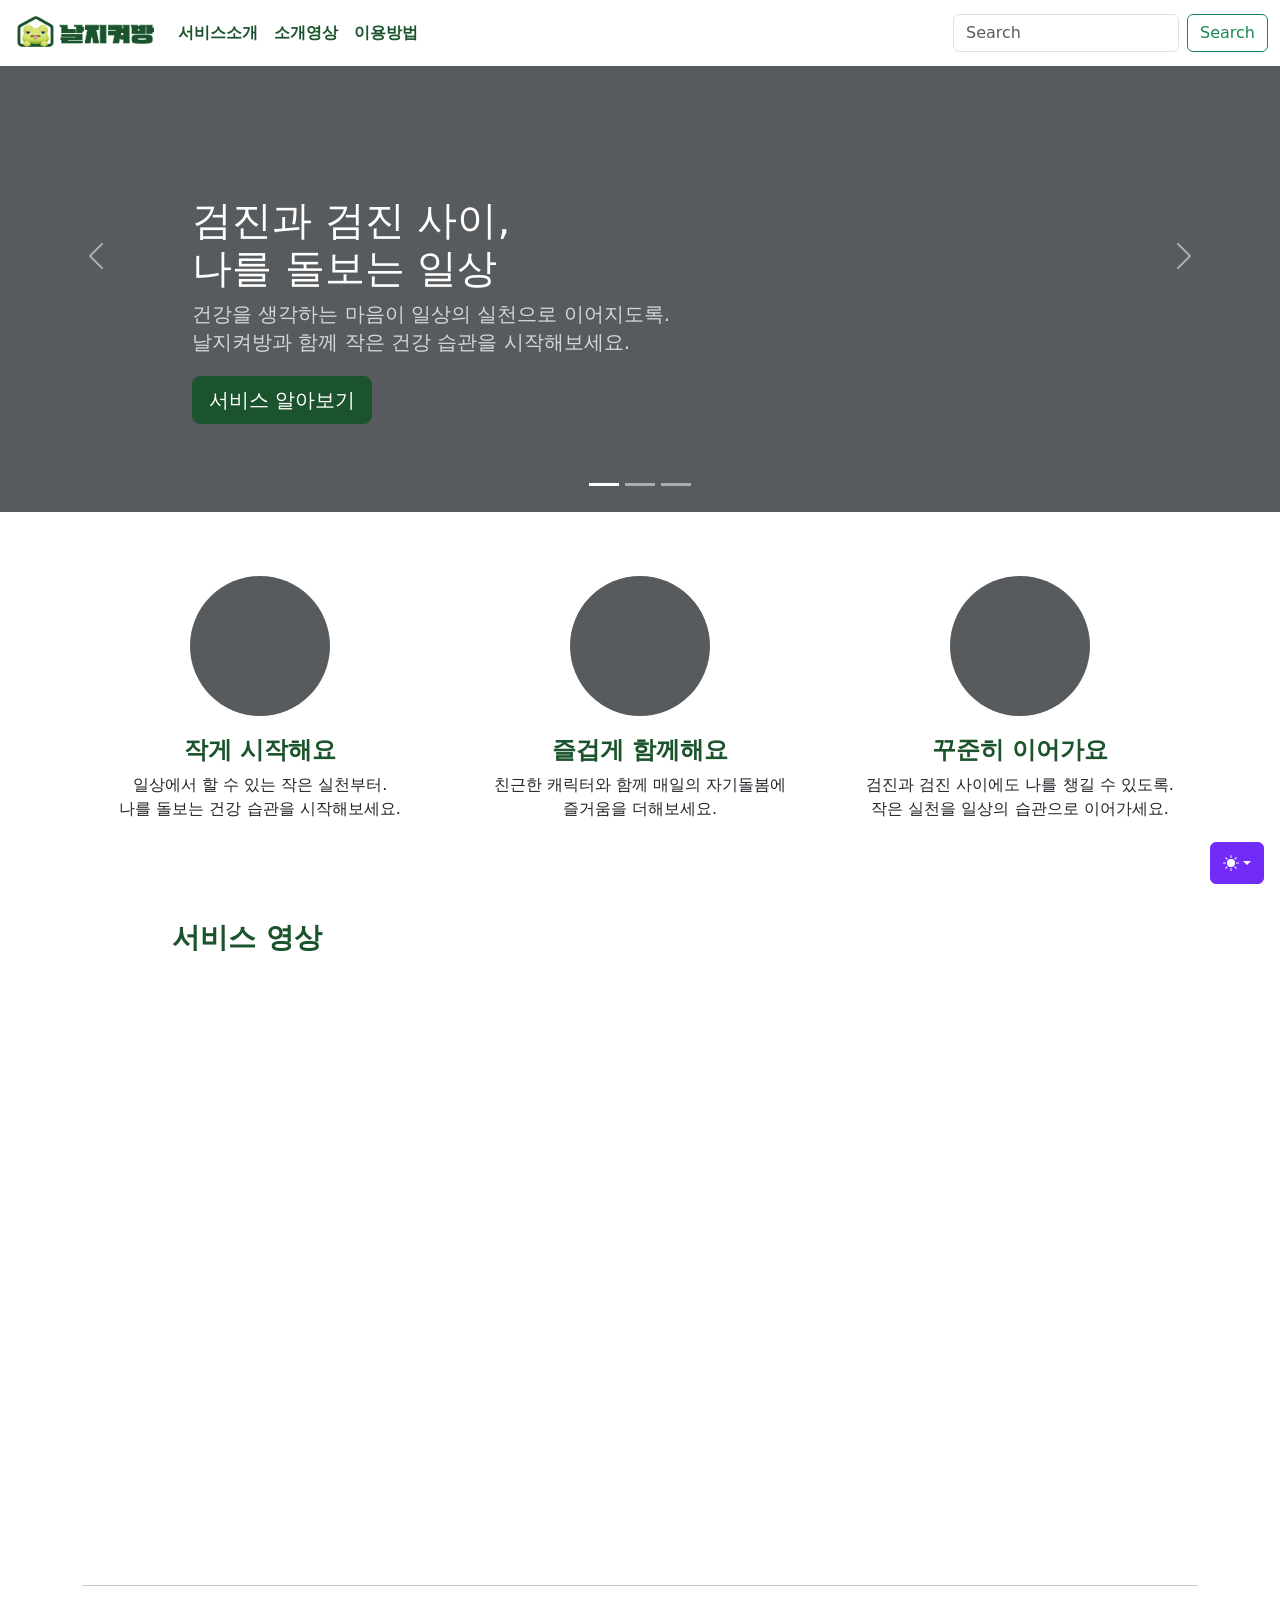
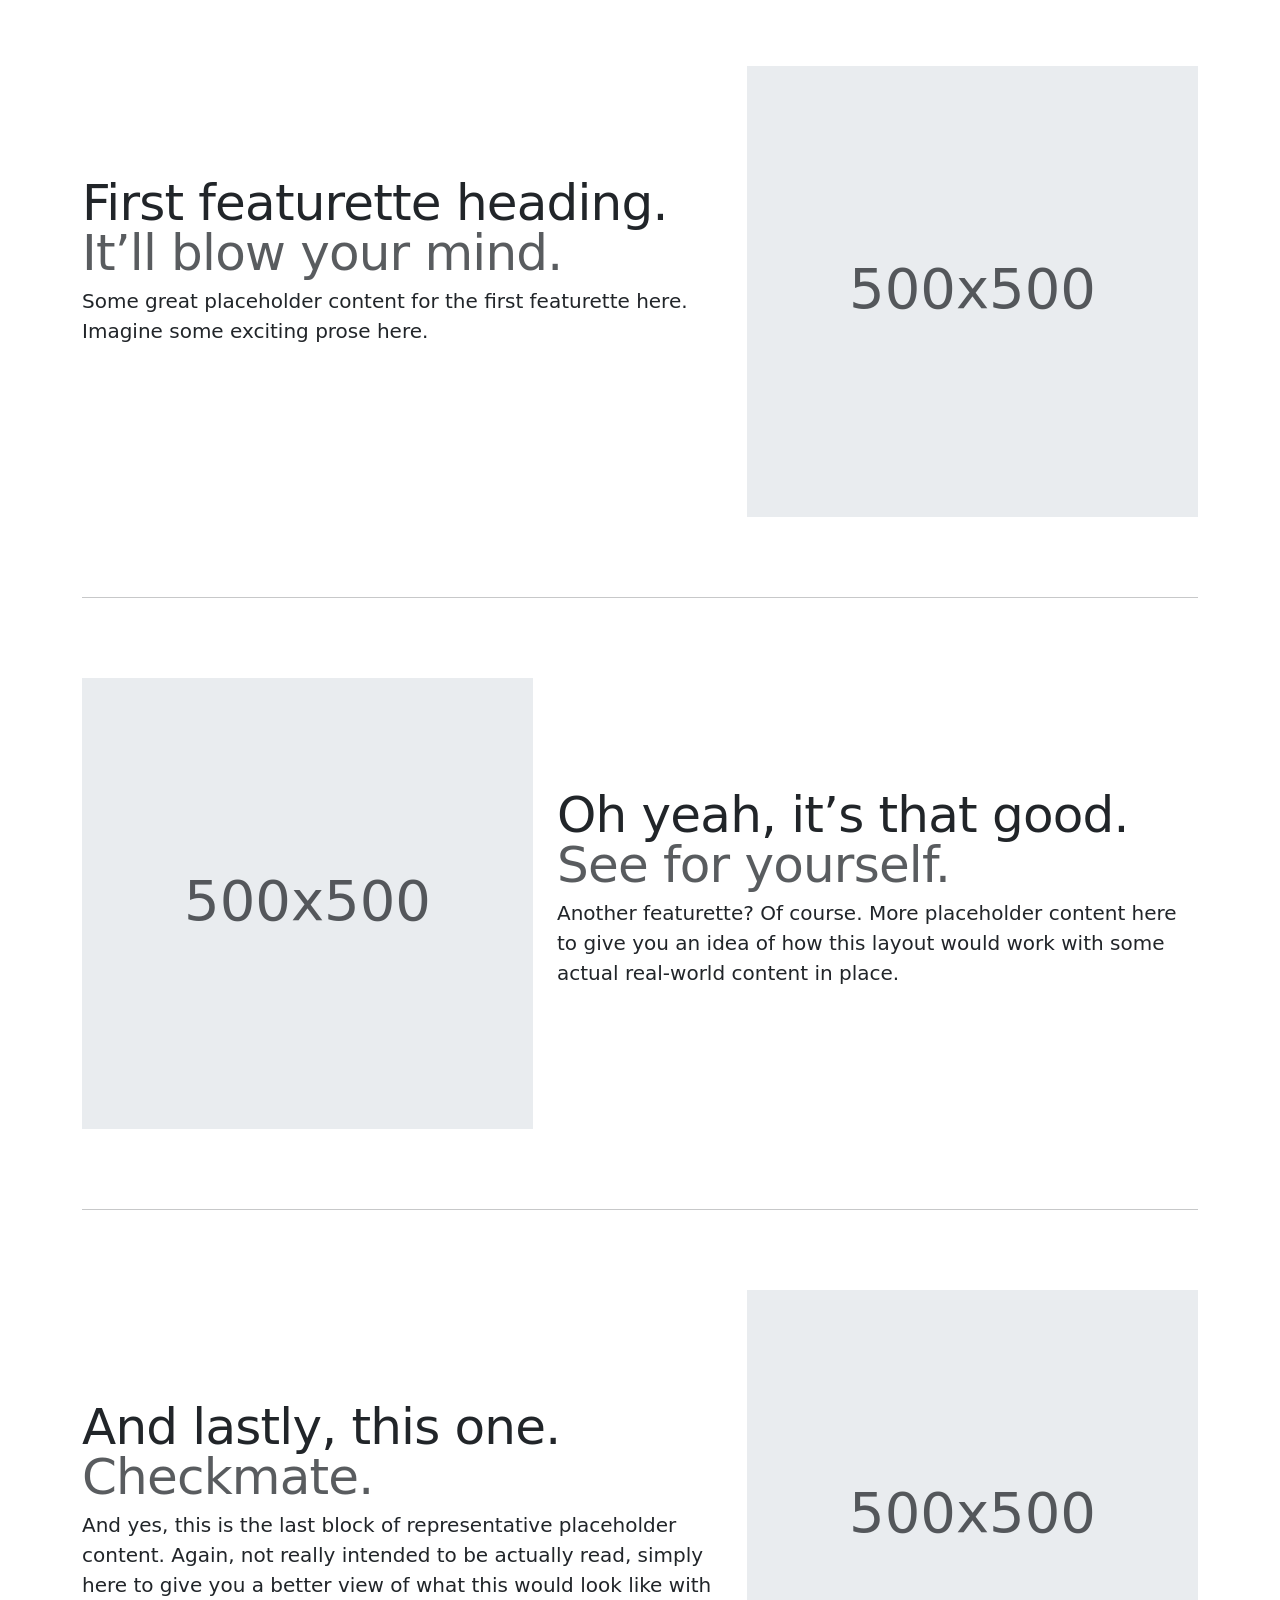
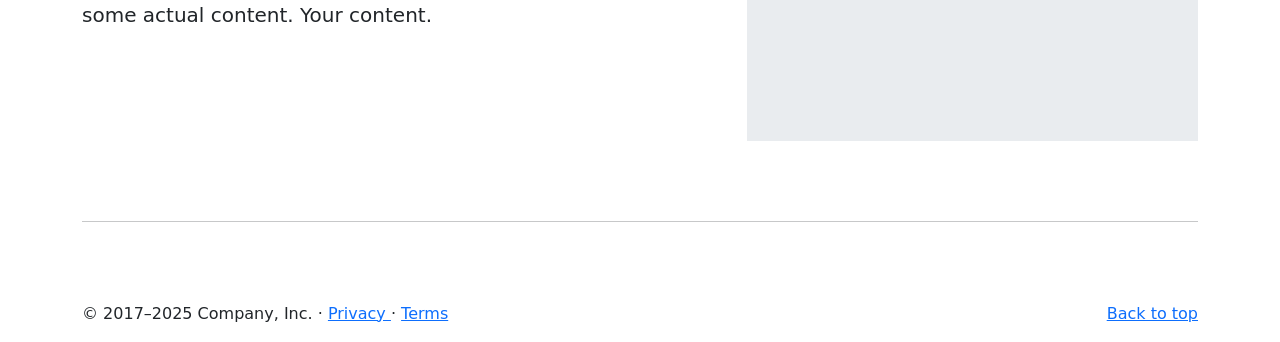
==== index.html @ e0d175b9 "landing page half design" ====
<!DOCTYPE html>
<html lang="en" data-bs-theme="auto">
  <head>
    <meta charset="utf-8">
    <meta name="viewport" content="width=device-width, initial-scale=1">
    <meta name="description" content="">
    <meta name="author" content="Mark Otto, Jacob Thornton, 그리고 Bootstrap 기여자들">
    <meta name="generator" content="Astro v5.13.2">
    <title>
      날지켜방
    </title>
    <link rel="canonical" href="https://getbootstrap.kr/docs/5.3/examples/carousel/">
    <script src="./script.js"></script>
    <link href="./style.css" rel="stylesheet">
    <link rel="stylesheet" href="https://fonts.googleapis.com/css2?family=Nanum+Gothic:wght@400;700;800&display=swap">
    <meta name="theme-color" content="#712cf9">
  </head>
  <body>
    <svg xmlns="http://www.w3.org/2000/svg" class="d-none">
      <symbol id="check2" viewBox="0 0 16 16">
        <path d="M13.854 3.646a.5.5 0 0 1 0 .708l-7 7a.5.5 0 0 1-.708 0l-3.5-3.5a.5.5 0 1 1 .708-.708L6.5 10.293l6.646-6.647a.5.5 0 0 1 .708 0z">
        </path>
      </symbol>
      <symbol id="circle-half" viewBox="0 0 16 16">
        <path d="M8 15A7 7 0 1 0 8 1v14zm0 1A8 8 0 1 1 8 0a8 8 0 0 1 0 16z">
        </path>
      </symbol>
      <symbol id="moon-stars-fill" viewBox="0 0 16 16">
        <path d="M6 .278a.768.768 0 0 1 .08.858 7.208 7.208 0 0 0-.878 3.46c0 4.021 3.278 7.277 7.318 7.277.527 0 1.04-.055 1.533-.16a.787.787 0 0 1 .81.316.733.733 0 0 1-.031.893A8.349 8.349 0 0 1 8.344 16C3.734 16 0 12.286 0 7.71 0 4.266 2.114 1.312 5.124.06A.752.752 0 0 1 6 .278z">
        </path>
        <path d="M10.794 3.148a.217.217 0 0 1 .412 0l.387 1.162c.173.518.579.924 1.097 1.097l1.162.387a.217.217 0 0 1 0 .412l-1.162.387a1.734 1.734 0 0 0-1.097 1.097l-.387 1.162a.217.217 0 0 1-.412 0l-.387-1.162A1.734 1.734 0 0 0 9.31 6.593l-1.162-.387a.217.217 0 0 1 0-.412l1.162-.387a1.734 1.734 0 0 0 1.097-1.097l.387-1.162zM13.863.099a.145.145 0 0 1 .274 0l.258.774c.115.346.386.617.732.732l.774.258a.145.145 0 0 1 0 .274l-.774.258a1.156 1.156 0 0 0-.732.732l-.258.774a.145.145 0 0 1-.274 0l-.258-.774a1.156 1.156 0 0 0-.732-.732l-.774-.258a.145.145 0 0 1 0-.274l.774-.258c.346-.115.617-.386.732-.732L13.863.1z">
        </path>
      </symbol>
      <symbol id="sun-fill" viewBox="0 0 16 16">
        <path d="M8 12a4 4 0 1 0 0-8 4 4 0 0 0 0 8zM8 0a.5.5 0 0 1 .5.5v2a.5.5 0 0 1-1 0v-2A.5.5 0 0 1 8 0zm0 13a.5.5 0 0 1 .5.5v2a.5.5 0 0 1-1 0v-2A.5.5 0 0 1 8 13zm8-5a.5.5 0 0 1-.5.5h-2a.5.5 0 0 1 0-1h2a.5.5 0 0 1 .5.5zM3 8a.5.5 0 0 1-.5.5h-2a.5.5 0 0 1 0-1h2A.5.5 0 0 1 3 8zm10.657-5.657a.5.5 0 0 1 0 .707l-1.414 1.415a.5.5 0 1 1-.707-.708l1.414-1.414a.5.5 0 0 1 .707 0zm-9.193 9.193a.5.5 0 0 1 0 .707L3.05 13.657a.5.5 0 0 1-.707-.707l1.414-1.414a.5.5 0 0 1 .707 0zm9.193 2.121a.5.5 0 0 1-.707 0l-1.414-1.414a.5.5 0 0 1 .707-.707l1.414 1.414a.5.5 0 0 1 0 .707zM4.464 4.465a.5.5 0 0 1-.707 0L2.343 3.05a.5.5 0 1 1 .707-.707l1.414 1.414a.5.5 0 0 1 0 .708z">
        </path>
      </symbol>
    </svg>
    <div class="dropdown position-fixed bottom-0 end-0 mb-3 me-3 bd-mode-toggle">
      <button class="btn btn-bd-primary py-2 dropdown-toggle d-flex align-items-center" id="bd-theme" type="button" aria-expanded="false" data-bs-toggle="dropdown" aria-label="Toggle theme (auto)">
        <svg class="bi my-1 theme-icon-active" aria-hidden="true">
          <use href="#circle-half">
          </use>
        </svg>
        <span class="visually-hidden" id="bd-theme-text">
          Toggle theme
        </span>
      </button>
      <ul class="dropdown-menu dropdown-menu-end shadow" aria-labelledby="bd-theme-text">
        <li>
          <button type="button" class="dropdown-item d-flex align-items-center" data-bs-theme-value="light" aria-pressed="false">
            <svg class="bi me-2 opacity-50" aria-hidden="true">
              <use href="#sun-fill">
              </use>
            </svg>
            라이트
            <svg class="bi ms-auto d-none" aria-hidden="true">
              <use href="#check2">
              </use>
            </svg>
          </button>
        </li>
        <li>
          <button type="button" class="dropdown-item d-flex align-items-center" data-bs-theme-value="dark" aria-pressed="false">
            <svg class="bi me-2 opacity-50" aria-hidden="true">
              <use href="#moon-stars-fill">
              </use>
            </svg>
            다크
            <svg class="bi ms-auto d-none" aria-hidden="true">
              <use href="#check2">
              </use>
            </svg>
          </button>
        </li>
        <li>
          <button type="button" class="dropdown-item d-flex align-items-center active" data-bs-theme-value="auto" aria-pressed="true">
            <svg class="bi me-2 opacity-50" aria-hidden="true">
              <use href="#circle-half">
              </use>
            </svg>
            시스템
            <svg class="bi ms-auto d-none" aria-hidden="true">
              <use href="#check2">
              </use>
            </svg>
          </button>
        </li>
      </ul>
    </div>
    <header data-bs-theme="light">
      <nav class="navbar navbar-expand-md fixed-top bg-white">
        <div class="container-fluid">
          <a class="navbar-brand" href="#">
             <img src="./images/logo.png" alt="날지켜방" height="40">
          </a>
          <button class="navbar-toggler" type="button" data-bs-toggle="collapse" data-bs-target="#navbarCollapse" aria-controls="navbarCollapse" aria-expanded="false" aria-label="Toggle navigation">
            <span class="navbar-toggler-icon">
            </span>
          </button>
          <div class="collapse navbar-collapse" id="navbarCollapse">
            <ul class="navbar-nav me-auto mb-2 mb-md-0">
              <li class="nav-item">
                <a class="nav-link" aria-current="page" href="#">
                  서비스소개
                </a>
              </li>
              <li class="nav-item">
                <a class="nav-link" href="#">
                  소개영상
                </a>
              </li>
              <li class="nav-item">
                <a class="nav-link" href="#how-to">
                  이용방법
                </a>
              </li>
            </ul>
            <form class="d-flex" role="search">
              <input class="form-control me-2" type="search" placeholder="Search" aria-label="Search">
              <button class="btn btn-outline-success" type="submit">
                Search
              </button>
            </form>
          </div>
        </div>
      </nav>
    </header>
    <main>
      <div id="myCarousel" class="carousel slide mb-6" data-bs-ride="carousel">
        <div class="carousel-indicators">
          <button type="button" data-bs-target="#myCarousel" data-bs-slide-to="0" class="active" aria-current="true" aria-label="Slide 1">
          </button>
          <button type="button" data-bs-target="#myCarousel" data-bs-slide-to="1" aria-label="Slide 2">
          </button>
          <button type="button" data-bs-target="#myCarousel" data-bs-slide-to="2" aria-label="Slide 3">
          </button>
        </div>
        <div class="carousel-inner">
          <div class="carousel-item active">
            <svg aria-hidden="true" class="bd-placeholder-img " height="100%" preserveAspectRatio="xMidYMid slice" width="100%" xmlns="http://www.w3.org/2000/svg">
              <rect width="100%" height="100%" fill="var(--bs-secondary-color)">
              </rect>
            </svg>
            <div class="container">
              <div class="carousel-caption text-start">
                <h1>
                 검진과 검진 사이,<br>나를 돌보는 일상
                </h1>
                <p class="opacity-75">
                  건강을 생각하는 마음이 일상의 실천으로 이어지도록.<br>날지켜방과 함께 작은 건강 습관을 시작해보세요.
                </p>
                <p>
                  <a class="btn btn-lg btn-primary" href="#">
                    서비스 알아보기
                  </a>
                </p>
              </div>
            </div>
          </div>
          <div class="carousel-item">
            <svg aria-hidden="true" class="bd-placeholder-img " height="100%" preserveAspectRatio="xMidYMid slice" width="100%" xmlns="http://www.w3.org/2000/svg">
              <rect width="100%" height="100%" fill="var(--bs-secondary-color)">
              </rect>
            </svg>
            <div class="container">
              <div class="carousel-caption text-start">
                <h1>
                 혼자서는 어려운 꾸준함,<br>구리와 함께해요
                </h1>
                <p>
                  매일의 작은 실천에 즐거움을 더해보세요.<br>캐릭터와 함께하는 날지켜방을 영상으로 만나보세요.
                </p>
                <p>
                  <a class="btn btn-lg btn-primary" href="#">
                    소개영상보기
                  </a>
                </p>
              </div>
            </div>
          </div>
          <div class="carousel-item">
            <svg aria-hidden="true" class="bd-placeholder-img " height="100%" preserveAspectRatio="xMidYMid slice" width="100%" xmlns="http://www.w3.org/2000/svg">
              <rect width="100%" height="100%" fill="var(--bs-secondary-color)">
              </rect>
            </svg>
            <div class="container">
              <div class="carousel-caption text-start">
                <h1>
                  다음 검진까지,<br>오늘의 작은 실천부터
                </h1>
                <p>
                  거창한 계획보다 일상에서 이어갈 수 있는 작은 습관.<br>날지켜방과 함께 나를 돌보는 시간을 만들어보세요.
                </p>
                <p>
                  <a class="btn btn-lg btn-primary" href="#">
                    이용방법보기
                  </a>
                </p>
              </div>
            </div>
          </div>
        </div>
        <button class="carousel-control-prev" type="button" data-bs-target="#myCarousel" data-bs-slide="prev">
          <span class="carousel-control-prev-icon" aria-hidden="true">
          </span>
          <span class="visually-hidden">
            Previous
          </span>
        </button>
        <button class="carousel-control-next" type="button" data-bs-target="#myCarousel" data-bs-slide="next">
          <span class="carousel-control-next-icon" aria-hidden="true">
          </span>
          <span class="visually-hidden">
            Next
          </span>
        </button>
      </div>
      <!-- Marketing messaging and featurettes
  ================================================== -->
      <!-- Wrap the rest of the page in another container to center all the content. -->
      <div class="container marketing">
        <!-- Three columns of text below the carousel -->
        <div class="row">
          <div class="col-lg-4">
            <svg aria-label="Placeholder" class="bd-placeholder-img rounded-circle" height="140" preserveAspectRatio="xMidYMid slice" role="img" width="140" xmlns="http://www.w3.org/2000/svg">
              <title>
                Placeholder
              </title>
              <rect width="100%" height="100%" fill="var(--bs-secondary-color)">
              </rect>
            </svg>
            <h2 class="text-primary">
              작게 시작해요
            </h2>
            <p>
              일상에서 할 수 있는 작은 실천부터.<br>나를 돌보는 건강 습관을 시작해보세요.
            </p>
            
          </div>
          <!-- /.col-lg-4 -->
          <div class="col-lg-4">
            <svg aria-label="Placeholder" class="bd-placeholder-img rounded-circle" height="140" preserveAspectRatio="xMidYMid slice" role="img" width="140" xmlns="http://www.w3.org/2000/svg">
              <title>
                Placeholder
              </title>
              <rect width="100%" height="100%" fill="var(--bs-secondary-color)">
              </rect>
            </svg>
            <h2 class="text-primary">
              즐겁게 함께해요
            </h2>
            <p>
              친근한 캐릭터와 함께 매일의 자기돌봄에<br> 즐거움을 더해보세요.
            </p>
          </div>
          
          <!-- /.col-lg-4 -->
          <div class="col-lg-4">
            <svg aria-label="Placeholder" class="bd-placeholder-img rounded-circle" height="140" preserveAspectRatio="xMidYMid slice" role="img" width="140" xmlns="http://www.w3.org/2000/svg">
              <title>
                Placeholder
              </title>
              <rect width="100%" height="100%" fill="var(--bs-secondary-color)">
              </rect>
            </svg>
            <h2 class="text-primary">
              꾸준히 이어가요
            </h2>
            <p>
              검진과 검진 사이에도 나를 챙길 수 있도록.<br>
              작은 실천을 일상의 습관으로 이어가세요.
            </p>
          </div>
          <!-- 서비스 영상 -->
          <section id="video" class="service-video">
            <h2 class="text-primary">서비스 영상</h2>

            <div class="ratio ratio-16x9">
              <iframe
                src="https://www.youtube.com/embed/aM4dqp5_E2I"
                title="날지켜방 서비스 영상"
                referrerpolicy="strict-origin-when-cross-origin"
                allow="accelerometer; autoplay; clipboard-write; encrypted-media; gyroscope; picture-in-picture; web-share"
                allowfullscreen>
              </iframe>
            </div>
          </section>
  
          <!-- /.col-lg-4 -->
        </div>
        <!-- /.row -->
        <!-- START THE FEATURETTES -->
        <hr class="featurette-divider">
        <div class="row featurette">
          <div class="col-md-7">
            <h2 class="featurette-heading fw-normal lh-1">
              First featurette heading.
              <span class="text-body-secondary">
                It’ll blow your mind.
              </span>
            </h2>
            <p class="lead">
              Some great placeholder content for the first featurette here. Imagine some exciting prose here.
            </p>
          </div>
          <div class="col-md-5">
            <svg aria-label="Placeholder: 500x500" class="bd-placeholder-img bd-placeholder-img-lg featurette-image img-fluid mx-auto" height="500" preserveAspectRatio="xMidYMid slice" role="img" width="500" xmlns="http://www.w3.org/2000/svg">
              <title>
                Placeholder
              </title>
              <rect width="100%" height="100%" fill="var(--bs-secondary-bg)">
              </rect>
              <text x="50%" y="50%" fill="var(--bs-secondary-color)" dy=".3em">
                500x500
              </text>
            </svg>
          </div>
        </div>
        <hr class="featurette-divider">
        <div class="row featurette">
          <div class="col-md-7 order-md-2">
            <h2 class="featurette-heading fw-normal lh-1">
              Oh yeah, it’s that good.
              <span class="text-body-secondary">
                See for yourself.
              </span>
            </h2>
            <p class="lead">
              Another featurette? Of course. More placeholder content here to give you an idea of how this layout would work with some actual real-world content in place.
            </p>
          </div>
          <div class="col-md-5 order-md-1">
            <svg aria-label="Placeholder: 500x500" class="bd-placeholder-img bd-placeholder-img-lg featurette-image img-fluid mx-auto" height="500" preserveAspectRatio="xMidYMid slice" role="img" width="500" xmlns="http://www.w3.org/2000/svg">
              <title>
                Placeholder
              </title>
              <rect width="100%" height="100%" fill="var(--bs-secondary-bg)">
              </rect>
              <text x="50%" y="50%" fill="var(--bs-secondary-color)" dy=".3em">
                500x500
              </text>
            </svg>
          </div>
        </div>
        <hr class="featurette-divider">
        <div class="row featurette">
          <div class="col-md-7">
            <h2 class="featurette-heading fw-normal lh-1">
              And lastly, this one.
              <span class="text-body-secondary">
                Checkmate.
              </span>
            </h2>
            <p class="lead">
              And yes, this is the last block of representative placeholder content. Again, not really intended to be actually read, simply here to give you a better view of what this would look like with some actual content. Your content.
            </p>
          </div>
          <div class="col-md-5">
            <svg aria-label="Placeholder: 500x500" class="bd-placeholder-img bd-placeholder-img-lg featurette-image img-fluid mx-auto" height="500" preserveAspectRatio="xMidYMid slice" role="img" width="500" xmlns="http://www.w3.org/2000/svg">
              <title>
                Placeholder
              </title>
              <rect width="100%" height="100%" fill="var(--bs-secondary-bg)">
              </rect>
              <text x="50%" y="50%" fill="var(--bs-secondary-color)" dy=".3em">
                500x500
              </text>
            </svg>
          </div>
        </div>
        <hr class="featurette-divider">
        <!-- /END THE FEATURETTES -->
      </div>
      <!-- /.container -->
      <!-- FOOTER -->
      <footer class="container">
        <p class="float-end">
          <a href="#">
            Back to top
          </a>
        </p>
        <p>
          &copy; 2017–2025 Company, Inc. &middot;
          <a href="#">
            Privacy
          </a>
          &middot;
          <a href="#">
            Terms
          </a>
        </p>
      </footer>
    </main>
  </body>
</html>
---- style.css ----
@charset "UTF-8";/*!
 * Bootstrap  v5.3.8 (https://getbootstrap.com/)
 * Copyright 2011-2025 The Bootstrap Authors
 * Licensed under MIT (https://github.com/twbs/bootstrap/blob/main/LICENSE)
 */:root,[data-bs-theme=light]{--bs-blue:#0d6efd;--bs-indigo:#6610f2;--bs-purple:#6f42c1;--bs-pink:#d63384;--bs-red:#dc3545;--bs-orange:#fd7e14;--bs-yellow:#ffc107;--bs-green:#198754;--bs-teal:#20c997;--bs-cyan:#0dcaf0;--bs-black:#000;--bs-white:#fff;--bs-gray:#6c757d;--bs-gray-dark:#343a40;--bs-gray-100:#f8f9fa;--bs-gray-200:#e9ecef;--bs-gray-300:#dee2e6;--bs-gray-400:#ced4da;--bs-gray-500:#adb5bd;--bs-gray-600:#6c757d;--bs-gray-700:#495057;--bs-gray-800:#343a40;--bs-gray-900:#212529;--bs-primary:#0d6efd;--bs-secondary:#6c757d;--bs-success:#198754;--bs-info:#0dcaf0;--bs-warning:#ffc107;--bs-danger:#dc3545;--bs-light:#f8f9fa;--bs-dark:#212529;--bs-primary-rgb:13,110,253;--bs-secondary-rgb:108,117,125;--bs-success-rgb:25,135,84;--bs-info-rgb:13,202,240;--bs-warning-rgb:255,193,7;--bs-danger-rgb:220,53,69;--bs-light-rgb:248,249,250;--bs-dark-rgb:33,37,41;--bs-primary-text-emphasis:#052c65;--bs-secondary-text-emphasis:#2b2f32;--bs-success-text-emphasis:#0a3622;--bs-info-text-emphasis:#055160;--bs-warning-text-emphasis:#664d03;--bs-danger-text-emphasis:#58151c;--bs-light-text-emphasis:#495057;--bs-dark-text-emphasis:#495057;--bs-primary-bg-subtle:#cfe2ff;--bs-secondary-bg-subtle:#e2e3e5;--bs-success-bg-subtle:#d1e7dd;--bs-info-bg-subtle:#cff4fc;--bs-warning-bg-subtle:#fff3cd;--bs-danger-bg-subtle:#f8d7da;--bs-light-bg-subtle:#fcfcfd;--bs-dark-bg-subtle:#ced4da;--bs-primary-border-subtle:#9ec5fe;--bs-secondary-border-subtle:#c4c8cb;--bs-success-border-subtle:#a3cfbb;--bs-info-border-subtle:#9eeaf9;--bs-warning-border-subtle:#ffe69c;--bs-danger-border-subtle:#f1aeb5;--bs-light-border-subtle:#e9ecef;--bs-dark-border-subtle:#adb5bd;--bs-white-rgb:255,255,255;--bs-black-rgb:0,0,0;--bs-font-sans-serif:system-ui,-apple-system,"Segoe UI",Roboto,"Helvetica Neue","Noto Sans","Liberation Sans",Arial,sans-serif,"Apple Color Emoji","Segoe UI Emoji","Segoe UI Symbol","Noto Color Emoji";--bs-font-monospace:SFMono-Regular,Menlo,Monaco,Consolas,"Liberation Mono","Courier New",monospace;--bs-gradient:linear-gradient(180deg, rgba(255, 255, 255, 0.15), rgba(255, 255, 255, 0));--bs-body-font-family:var(--bs-font-sans-serif);--bs-body-font-size:1rem;--bs-body-font-weight:400;--bs-body-line-height:1.5;--bs-body-color:#212529;--bs-body-color-rgb:33,37,41;--bs-body-bg:#fff;--bs-body-bg-rgb:255,255,255;--bs-emphasis-color:#000;--bs-emphasis-color-rgb:0,0,0;--bs-secondary-color:rgba(33, 37, 41, 0.75);--bs-secondary-color-rgb:33,37,41;--bs-secondary-bg:#e9ecef;--bs-secondary-bg-rgb:233,236,239;--bs-tertiary-color:rgba(33, 37, 41, 0.5);--bs-tertiary-color-rgb:33,37,41;--bs-tertiary-bg:#f8f9fa;--bs-tertiary-bg-rgb:248,249,250;--bs-heading-color:inherit;--bs-link-color:#0d6efd;--bs-link-color-rgb:13,110,253;--bs-link-decoration:underline;--bs-link-hover-color:#0a58ca;--bs-link-hover-color-rgb:10,88,202;--bs-code-color:#d63384;--bs-highlight-color:#212529;--bs-highlight-bg:#fff3cd;--bs-border-width:1px;--bs-border-style:solid;--bs-border-color:#dee2e6;--bs-border-color-translucent:rgba(0, 0, 0, 0.175);--bs-border-radius:0.375rem;--bs-border-radius-sm:0.25rem;--bs-border-radius-lg:0.5rem;--bs-border-radius-xl:1rem;--bs-border-radius-xxl:2rem;--bs-border-radius-2xl:var(--bs-border-radius-xxl);--bs-border-radius-pill:50rem;--bs-box-shadow:0 0.5rem 1rem rgba(0, 0, 0, 0.15);--bs-box-shadow-sm:0 0.125rem 0.25rem rgba(0, 0, 0, 0.075);--bs-box-shadow-lg:0 1rem 3rem rgba(0, 0, 0, 0.175);--bs-box-shadow-inset:inset 0 1px 2px rgba(0, 0, 0, 0.075);--bs-focus-ring-width:0.25rem;--bs-focus-ring-opacity:0.25;--bs-focus-ring-color:rgba(13, 110, 253, 0.25);--bs-form-valid-color:#198754;--bs-form-valid-border-color:#198754;--bs-form-invalid-color:#dc3545;--bs-form-invalid-border-color:#dc3545}[data-bs-theme=dark]{color-scheme:dark;--bs-body-color:#dee2e6;--bs-body-color-rgb:222,226,230;--bs-body-bg:#212529;--bs-body-bg-rgb:33,37,41;--bs-emphasis-color:#fff;--bs-emphasis-color-rgb:255,255,255;--bs-secondary-color:rgba(222, 226, 230, 0.75);--bs-secondary-color-rgb:222,226,230;--bs-secondary-bg:#343a40;--bs-secondary-bg-rgb:52,58,64;--bs-tertiary-color:rgba(222, 226, 230, 0.5);--bs-tertiary-color-rgb:222,226,230;--bs-tertiary-bg:#2b3035;--bs-tertiary-bg-rgb:43,48,53;--bs-primary-text-emphasis:#6ea8fe;--bs-secondary-text-emphasis:#a7acb1;--bs-success-text-emphasis:#75b798;--bs-info-text-emphasis:#6edff6;--bs-warning-text-emphasis:#ffda6a;--bs-danger-text-emphasis:#ea868f;--bs-light-text-emphasis:#f8f9fa;--bs-dark-text-emphasis:#dee2e6;--bs-primary-bg-subtle:#031633;--bs-secondary-bg-subtle:#161719;--bs-success-bg-subtle:#051b11;--bs-info-bg-subtle:#032830;--bs-warning-bg-subtle:#332701;--bs-danger-bg-subtle:#2c0b0e;--bs-light-bg-subtle:#343a40;--bs-dark-bg-subtle:#1a1d20;--bs-primary-border-subtle:#084298;--bs-secondary-border-subtle:#41464b;--bs-success-border-subtle:#0f5132;--bs-info-border-subtle:#087990;--bs-warning-border-subtle:#997404;--bs-danger-border-subtle:#842029;--bs-light-border-subtle:#495057;--bs-dark-border-subtle:#343a40;--bs-heading-color:inherit;--bs-link-color:#6ea8fe;--bs-link-hover-color:#8bb9fe;--bs-link-color-rgb:110,168,254;--bs-link-hover-color-rgb:139,185,254;--bs-code-color:#e685b5;--bs-highlight-color:#dee2e6;--bs-highlight-bg:#664d03;--bs-border-color:#495057;--bs-border-color-translucent:rgba(255, 255, 255, 0.15);--bs-form-valid-color:#75b798;--bs-form-valid-border-color:#75b798;--bs-form-invalid-color:#ea868f;--bs-form-invalid-border-color:#ea868f}*,::after,::before{box-sizing:border-box}@media (prefers-reduced-motion:no-preference){:root{scroll-behavior:smooth}}body{margin:0;font-family:var(--bs-body-font-family);font-size:var(--bs-body-font-size);font-weight:var(--bs-body-font-weight);line-height:var(--bs-body-line-height);color:var(--bs-body-color);text-align:var(--bs-body-text-align);background-color:var(--bs-body-bg);-webkit-text-size-adjust:100%;-webkit-tap-highlight-color:transparent}hr{margin:1rem 0;color:inherit;border:0;border-top:var(--bs-border-width) solid;opacity:.25}.h1,.h2,.h3,.h4,.h5,.h6,h1,h2,h3,h4,h5,h6{margin-top:0;margin-bottom:.5rem;font-weight:500;line-height:1.2;color:var(--bs-heading-color)}.h1,h1{font-size:calc(1.375rem + 1.5vw)}@media (min-width:1200px){.h1,h1{font-size:2.5rem}}.h2,h2{font-size:calc(1.325rem + .9vw)}@media (min-width:1200px){.h2,h2{font-size:2rem}}.h3,h3{font-size:calc(1.3rem + .6vw)}@media (min-width:1200px){.h3,h3{font-size:1.75rem}}.h4,h4{font-size:calc(1.275rem + .3vw)}@media (min-width:1200px){.h4,h4{font-size:1.5rem}}.h5,h5{font-size:1.25rem}.h6,h6{font-size:1rem}p{margin-top:0;margin-bottom:1rem}abbr[title]{-webkit-text-decoration:underline dotted;text-decoration:underline dotted;cursor:help;-webkit-text-decoration-skip-ink:none;text-decoration-skip-ink:none}address{margin-bottom:1rem;font-style:normal;line-height:inherit}ol,ul{padding-left:2rem}dl,ol,ul{margin-top:0;margin-bottom:1rem}ol ol,ol ul,ul ol,ul ul{margin-bottom:0}dt{font-weight:700}dd{margin-bottom:.5rem;margin-left:0}blockquote{margin:0 0 1rem}b,strong{font-weight:bolder}.small,small{font-size:.875em}.mark,mark{padding:.1875em;color:var(--bs-highlight-color);background-color:var(--bs-highlight-bg)}sub,sup{position:relative;font-size:.75em;line-height:0;vertical-align:baseline}sub{bottom:-.25em}sup{top:-.5em}a{color:rgba(var(--bs-link-color-rgb),var(--bs-link-opacity,1));text-decoration:underline}a:hover{--bs-link-color-rgb:var(--bs-link-hover-color-rgb)}a:not([href]):not([class]),a:not([href]):not([class]):hover{color:inherit;text-decoration:none}code,kbd,pre,samp{font-family:var(--bs-font-monospace);font-size:1em}pre{display:block;margin-top:0;margin-bottom:1rem;overflow:auto;font-size:.875em}pre code{font-size:inherit;color:inherit;word-break:normal}code{font-size:.875em;color:var(--bs-code-color);word-wrap:break-word}a>code{color:inherit}kbd{padding:.1875rem .375rem;font-size:.875em;color:var(--bs-body-bg);background-color:var(--bs-body-color);border-radius:.25rem}kbd kbd{padding:0;font-size:1em}figure{margin:0 0 1rem}img,svg{vertical-align:middle}table{caption-side:bottom;border-collapse:collapse}caption{padding-top:.5rem;padding-bottom:.5rem;color:var(--bs-secondary-color);text-align:left}th{text-align:inherit;text-align:-webkit-match-parent}tbody,td,tfoot,th,thead,tr{border-color:inherit;border-style:solid;border-width:0}label{display:inline-block}button{border-radius:0}button:focus:not(:focus-visible){outline:0}button,input,optgroup,select,textarea{margin:0;font-family:inherit;font-size:inherit;line-height:inherit}button,select{text-transform:none}[role=button]{cursor:pointer}select{word-wrap:normal}select:disabled{opacity:1}[list]:not([type=date]):not([type=datetime-local]):not([type=month]):not([type=week]):not([type=time])::-webkit-calendar-picker-indicator{display:none!important}[type=button],[type=reset],[type=submit],button{-webkit-appearance:button}[type=button]:not(:disabled),[type=reset]:not(:disabled),[type=submit]:not(:disabled),button:not(:disabled){cursor:pointer}::-moz-focus-inner{padding:0;border-style:none}textarea{resize:vertical}fieldset{min-width:0;padding:0;margin:0;border:0}legend{float:left;width:100%;padding:0;margin-bottom:.5rem;line-height:inherit;font-size:calc(1.275rem + .3vw)}@media (min-width:1200px){legend{font-size:1.5rem}}legend+*{clear:left}::-webkit-datetime-edit-day-field,::-webkit-datetime-edit-fields-wrapper,::-webkit-datetime-edit-hour-field,::-webkit-datetime-edit-minute,::-webkit-datetime-edit-month-field,::-webkit-datetime-edit-text,::-webkit-datetime-edit-year-field{padding:0}::-webkit-inner-spin-button{height:auto}[type=search]{-webkit-appearance:textfield;outline-offset:-2px}[type=search]::-webkit-search-cancel-button{cursor:pointer;filter:grayscale(1)}::-webkit-search-decoration{-webkit-appearance:none}::-webkit-color-swatch-wrapper{padding:0}::-webkit-file-upload-button{font:inherit;-webkit-appearance:button}::file-selector-button{font:inherit;-webkit-appearance:button}output{display:inline-block}iframe{border:0}summary{display:list-item;cursor:pointer}progress{vertical-align:baseline}[hidden]{display:none!important}.lead{font-size:1.25rem;font-weight:300}.display-1{font-weight:300;line-height:1.2;font-size:calc(1.625rem + 4.5vw)}@media (min-width:1200px){.display-1{font-size:5rem}}.display-2{font-weight:300;line-height:1.2;font-size:calc(1.575rem + 3.9vw)}@media (min-width:1200px){.display-2{font-size:4.5rem}}.display-3{font-weight:300;line-height:1.2;font-size:calc(1.525rem + 3.3vw)}@media (min-width:1200px){.display-3{font-size:4rem}}.display-4{font-weight:300;line-height:1.2;font-size:calc(1.475rem + 2.7vw)}@media (min-width:1200px){.display-4{font-size:3.5rem}}.display-5{font-weight:300;line-height:1.2;font-size:calc(1.425rem + 2.1vw)}@media (min-width:1200px){.display-5{font-size:3rem}}.display-6{font-weight:300;line-height:1.2;font-size:calc(1.375rem + 1.5vw)}@media (min-width:1200px){.display-6{font-size:2.5rem}}.list-unstyled{padding-left:0;list-style:none}.list-inline{padding-left:0;list-style:none}.list-inline-item{display:inline-block}.list-inline-item:not(:last-child){margin-right:.5rem}.initialism{font-size:.875em;text-transform:uppercase}.blockquote{margin-bottom:1rem;font-size:1.25rem}.blockquote>:last-child{margin-bottom:0}.blockquote-footer{margin-top:-1rem;margin-bottom:1rem;font-size:.875em;color:#6c757d}.blockquote-footer::before{content:"— "}.img-fluid{max-width:100%;height:auto}.img-thumbnail{padding:.25rem;background-color:var(--bs-body-bg);border:var(--bs-border-width) solid var(--bs-border-color);border-radius:var(--bs-border-radius);max-width:100%;height:auto}.figure{display:inline-block}.figure-img{margin-bottom:.5rem;line-height:1}.figure-caption{font-size:.875em;color:var(--bs-secondary-color)}.container,.container-fluid,.container-lg,.container-md,.container-sm,.container-xl,.container-xxl{--bs-gutter-x:1.5rem;--bs-gutter-y:0;width:100%;padding-right:calc(var(--bs-gutter-x) * .5);padding-left:calc(var(--bs-gutter-x) * .5);margin-right:auto;margin-left:auto}@media (min-width:576px){.container,.container-sm{max-width:540px}}@media (min-width:768px){.container,.container-md,.container-sm{max-width:720px}}@media (min-width:992px){.container,.container-lg,.container-md,.container-sm{max-width:960px}}@media (min-width:1200px){.container,.container-lg,.container-md,.container-sm,.container-xl{max-width:1140px}}@media (min-width:1400px){.container,.container-lg,.container-md,.container-sm,.container-xl,.container-xxl{max-width:1320px}}:root{--bs-breakpoint-xs:0;--bs-breakpoint-sm:576px;--bs-breakpoint-md:768px;--bs-breakpoint-lg:992px;--bs-breakpoint-xl:1200px;--bs-breakpoint-xxl:1400px}.row{--bs-gutter-x:1.5rem;--bs-gutter-y:0;display:flex;flex-wrap:wrap;margin-top:calc(-1 * var(--bs-gutter-y));margin-right:calc(-.5 * var(--bs-gutter-x));margin-left:calc(-.5 * var(--bs-gutter-x))}.row>*{flex-shrink:0;width:100%;max-width:100%;padding-right:calc(var(--bs-gutter-x) * .5);padding-left:calc(var(--bs-gutter-x) * .5);margin-top:var(--bs-gutter-y)}.col{flex:1 0 0}.row-cols-auto>*{flex:0 0 auto;width:auto}.row-cols-1>*{flex:0 0 auto;width:100%}.row-cols-2>*{flex:0 0 auto;width:50%}.row-cols-3>*{flex:0 0 auto;width:33.33333333%}.row-cols-4>*{flex:0 0 auto;width:25%}.row-cols-5>*{flex:0 0 auto;width:20%}.row-cols-6>*{flex:0 0 auto;width:16.66666667%}.col-auto{flex:0 0 auto;width:auto}.col-1{flex:0 0 auto;width:8.33333333%}.col-2{flex:0 0 auto;width:16.66666667%}.col-3{flex:0 0 auto;width:25%}.col-4{flex:0 0 auto;width:33.33333333%}.col-5{flex:0 0 auto;width:41.66666667%}.col-6{flex:0 0 auto;width:50%}.col-7{flex:0 0 auto;width:58.33333333%}.col-8{flex:0 0 auto;width:66.66666667%}.col-9{flex:0 0 auto;width:75%}.col-10{flex:0 0 auto;width:83.33333333%}.col-11{flex:0 0 auto;width:91.66666667%}.col-12{flex:0 0 auto;width:100%}.offset-1{margin-left:8.33333333%}.offset-2{margin-left:16.66666667%}.offset-3{margin-left:25%}.offset-4{margin-left:33.33333333%}.offset-5{margin-left:41.66666667%}.offset-6{margin-left:50%}.offset-7{margin-left:58.33333333%}.offset-8{margin-left:66.66666667%}.offset-9{margin-left:75%}.offset-10{margin-left:83.33333333%}.offset-11{margin-left:91.66666667%}.g-0,.gx-0{--bs-gutter-x:0}.g-0,.gy-0{--bs-gutter-y:0}.g-1,.gx-1{--bs-gutter-x:0.25rem}.g-1,.gy-1{--bs-gutter-y:0.25rem}.g-2,.gx-2{--bs-gutter-x:0.5rem}.g-2,.gy-2{--bs-gutter-y:0.5rem}.g-3,.gx-3{--bs-gutter-x:1rem}.g-3,.gy-3{--bs-gutter-y:1rem}.g-4,.gx-4{--bs-gutter-x:1.5rem}.g-4,.gy-4{--bs-gutter-y:1.5rem}.g-5,.gx-5{--bs-gutter-x:3rem}.g-5,.gy-5{--bs-gutter-y:3rem}@media (min-width:576px){.col-sm{flex:1 0 0}.row-cols-sm-auto>*{flex:0 0 auto;width:auto}.row-cols-sm-1>*{flex:0 0 auto;width:100%}.row-cols-sm-2>*{flex:0 0 auto;width:50%}.row-cols-sm-3>*{flex:0 0 auto;width:33.33333333%}.row-cols-sm-4>*{flex:0 0 auto;width:25%}.row-cols-sm-5>*{flex:0 0 auto;width:20%}.row-cols-sm-6>*{flex:0 0 auto;width:16.66666667%}.col-sm-auto{flex:0 0 auto;width:auto}.col-sm-1{flex:0 0 auto;width:8.33333333%}.col-sm-2{flex:0 0 auto;width:16.66666667%}.col-sm-3{flex:0 0 auto;width:25%}.col-sm-4{flex:0 0 auto;width:33.33333333%}.col-sm-5{flex:0 0 auto;width:41.66666667%}.col-sm-6{flex:0 0 auto;width:50%}.col-sm-7{flex:0 0 auto;width:58.33333333%}.col-sm-8{flex:0 0 auto;width:66.66666667%}.col-sm-9{flex:0 0 auto;width:75%}.col-sm-10{flex:0 0 auto;width:83.33333333%}.col-sm-11{flex:0 0 auto;width:91.66666667%}.col-sm-12{flex:0 0 auto;width:100%}.offset-sm-0{margin-left:0}.offset-sm-1{margin-left:8.33333333%}.offset-sm-2{margin-left:16.66666667%}.offset-sm-3{margin-left:25%}.offset-sm-4{margin-left:33.33333333%}.offset-sm-5{margin-left:41.66666667%}.offset-sm-6{margin-left:50%}.offset-sm-7{margin-left:58.33333333%}.offset-sm-8{margin-left:66.66666667%}.offset-sm-9{margin-left:75%}.offset-sm-10{margin-left:83.33333333%}.offset-sm-11{margin-left:91.66666667%}.g-sm-0,.gx-sm-0{--bs-gutter-x:0}.g-sm-0,.gy-sm-0{--bs-gutter-y:0}.g-sm-1,.gx-sm-1{--bs-gutter-x:0.25rem}.g-sm-1,.gy-sm-1{--bs-gutter-y:0.25rem}.g-sm-2,.gx-sm-2{--bs-gutter-x:0.5rem}.g-sm-2,.gy-sm-2{--bs-gutter-y:0.5rem}.g-sm-3,.gx-sm-3{--bs-gutter-x:1rem}.g-sm-3,.gy-sm-3{--bs-gutter-y:1rem}.g-sm-4,.gx-sm-4{--bs-gutter-x:1.5rem}.g-sm-4,.gy-sm-4{--bs-gutter-y:1.5rem}.g-sm-5,.gx-sm-5{--bs-gutter-x:3rem}.g-sm-5,.gy-sm-5{--bs-gutter-y:3rem}}@media (min-width:768px){.col-md{flex:1 0 0}.row-cols-md-auto>*{flex:0 0 auto;width:auto}.row-cols-md-1>*{flex:0 0 auto;width:100%}.row-cols-md-2>*{flex:0 0 auto;width:50%}.row-cols-md-3>*{flex:0 0 auto;width:33.33333333%}.row-cols-md-4>*{flex:0 0 auto;width:25%}.row-cols-md-5>*{flex:0 0 auto;width:20%}.row-cols-md-6>*{flex:0 0 auto;width:16.66666667%}.col-md-auto{flex:0 0 auto;width:auto}.col-md-1{flex:0 0 auto;width:8.33333333%}.col-md-2{flex:0 0 auto;width:16.66666667%}.col-md-3{flex:0 0 auto;width:25%}.col-md-4{flex:0 0 auto;width:33.33333333%}.col-md-5{flex:0 0 auto;width:41.66666667%}.col-md-6{flex:0 0 auto;width:50%}.col-md-7{flex:0 0 auto;width:58.33333333%}.col-md-8{flex:0 0 auto;width:66.66666667%}.col-md-9{flex:0 0 auto;width:75%}.col-md-10{flex:0 0 auto;width:83.33333333%}.col-md-11{flex:0 0 auto;width:91.66666667%}.col-md-12{flex:0 0 auto;width:100%}.offset-md-0{margin-left:0}.offset-md-1{margin-left:8.33333333%}.offset-md-2{margin-left:16.66666667%}.offset-md-3{margin-left:25%}.offset-md-4{margin-left:33.33333333%}.offset-md-5{margin-left:41.66666667%}.offset-md-6{margin-left:50%}.offset-md-7{margin-left:58.33333333%}.offset-md-8{margin-left:66.66666667%}.offset-md-9{margin-left:75%}.offset-md-10{margin-left:83.33333333%}.offset-md-11{margin-left:91.66666667%}.g-md-0,.gx-md-0{--bs-gutter-x:0}.g-md-0,.gy-md-0{--bs-gutter-y:0}.g-md-1,.gx-md-1{--bs-gutter-x:0.25rem}.g-md-1,.gy-md-1{--bs-gutter-y:0.25rem}.g-md-2,.gx-md-2{--bs-gutter-x:0.5rem}.g-md-2,.gy-md-2{--bs-gutter-y:0.5rem}.g-md-3,.gx-md-3{--bs-gutter-x:1rem}.g-md-3,.gy-md-3{--bs-gutter-y:1rem}.g-md-4,.gx-md-4{--bs-gutter-x:1.5rem}.g-md-4,.gy-md-4{--bs-gutter-y:1.5rem}.g-md-5,.gx-md-5{--bs-gutter-x:3rem}.g-md-5,.gy-md-5{--bs-gutter-y:3rem}}@media (min-width:992px){.col-lg{flex:1 0 0}.row-cols-lg-auto>*{flex:0 0 auto;width:auto}.row-cols-lg-1>*{flex:0 0 auto;width:100%}.row-cols-lg-2>*{flex:0 0 auto;width:50%}.row-cols-lg-3>*{flex:0 0 auto;width:33.33333333%}.row-cols-lg-4>*{flex:0 0 auto;width:25%}.row-cols-lg-5>*{flex:0 0 auto;width:20%}.row-cols-lg-6>*{flex:0 0 auto;width:16.66666667%}.col-lg-auto{flex:0 0 auto;width:auto}.col-lg-1{flex:0 0 auto;width:8.33333333%}.col-lg-2{flex:0 0 auto;width:16.66666667%}.col-lg-3{flex:0 0 auto;width:25%}.col-lg-4{flex:0 0 auto;width:33.33333333%}.col-lg-5{flex:0 0 auto;width:41.66666667%}.col-lg-6{flex:0 0 auto;width:50%}.col-lg-7{flex:0 0 auto;width:58.33333333%}.col-lg-8{flex:0 0 auto;width:66.66666667%}.col-lg-9{flex:0 0 auto;width:75%}.col-lg-10{flex:0 0 auto;width:83.33333333%}.col-lg-11{flex:0 0 auto;width:91.66666667%}.col-lg-12{flex:0 0 auto;width:100%}.offset-lg-0{margin-left:0}.offset-lg-1{margin-left:8.33333333%}.offset-lg-2{margin-left:16.66666667%}.offset-lg-3{margin-left:25%}.offset-lg-4{margin-left:33.33333333%}.offset-lg-5{margin-left:41.66666667%}.offset-lg-6{margin-left:50%}.offset-lg-7{margin-left:58.33333333%}.offset-lg-8{margin-left:66.66666667%}.offset-lg-9{margin-left:75%}.offset-lg-10{margin-left:83.33333333%}.offset-lg-11{margin-left:91.66666667%}.g-lg-0,.gx-lg-0{--bs-gutter-x:0}.g-lg-0,.gy-lg-0{--bs-gutter-y:0}.g-lg-1,.gx-lg-1{--bs-gutter-x:0.25rem}.g-lg-1,.gy-lg-1{--bs-gutter-y:0.25rem}.g-lg-2,.gx-lg-2{--bs-gutter-x:0.5rem}.g-lg-2,.gy-lg-2{--bs-gutter-y:0.5rem}.g-lg-3,.gx-lg-3{--bs-gutter-x:1rem}.g-lg-3,.gy-lg-3{--bs-gutter-y:1rem}.g-lg-4,.gx-lg-4{--bs-gutter-x:1.5rem}.g-lg-4,.gy-lg-4{--bs-gutter-y:1.5rem}.g-lg-5,.gx-lg-5{--bs-gutter-x:3rem}.g-lg-5,.gy-lg-5{--bs-gutter-y:3rem}}@media (min-width:1200px){.col-xl{flex:1 0 0}.row-cols-xl-auto>*{flex:0 0 auto;width:auto}.row-cols-xl-1>*{flex:0 0 auto;width:100%}.row-cols-xl-2>*{flex:0 0 auto;width:50%}.row-cols-xl-3>*{flex:0 0 auto;width:33.33333333%}.row-cols-xl-4>*{flex:0 0 auto;width:25%}.row-cols-xl-5>*{flex:0 0 auto;width:20%}.row-cols-xl-6>*{flex:0 0 auto;width:16.66666667%}.col-xl-auto{flex:0 0 auto;width:auto}.col-xl-1{flex:0 0 auto;width:8.33333333%}.col-xl-2{flex:0 0 auto;width:16.66666667%}.col-xl-3{flex:0 0 auto;width:25%}.col-xl-4{flex:0 0 auto;width:33.33333333%}.col-xl-5{flex:0 0 auto;width:41.66666667%}.col-xl-6{flex:0 0 auto;width:50%}.col-xl-7{flex:0 0 auto;width:58.33333333%}.col-xl-8{flex:0 0 auto;width:66.66666667%}.col-xl-9{flex:0 0 auto;width:75%}.col-xl-10{flex:0 0 auto;width:83.33333333%}.col-xl-11{flex:0 0 auto;width:91.66666667%}.col-xl-12{flex:0 0 auto;width:100%}.offset-xl-0{margin-left:0}.offset-xl-1{margin-left:8.33333333%}.offset-xl-2{margin-left:16.66666667%}.offset-xl-3{margin-left:25%}.offset-xl-4{margin-left:33.33333333%}.offset-xl-5{margin-left:41.66666667%}.offset-xl-6{margin-left:50%}.offset-xl-7{margin-left:58.33333333%}.offset-xl-8{margin-left:66.66666667%}.offset-xl-9{margin-left:75%}.offset-xl-10{margin-left:83.33333333%}.offset-xl-11{margin-left:91.66666667%}.g-xl-0,.gx-xl-0{--bs-gutter-x:0}.g-xl-0,.gy-xl-0{--bs-gutter-y:0}.g-xl-1,.gx-xl-1{--bs-gutter-x:0.25rem}.g-xl-1,.gy-xl-1{--bs-gutter-y:0.25rem}.g-xl-2,.gx-xl-2{--bs-gutter-x:0.5rem}.g-xl-2,.gy-xl-2{--bs-gutter-y:0.5rem}.g-xl-3,.gx-xl-3{--bs-gutter-x:1rem}.g-xl-3,.gy-xl-3{--bs-gutter-y:1rem}.g-xl-4,.gx-xl-4{--bs-gutter-x:1.5rem}.g-xl-4,.gy-xl-4{--bs-gutter-y:1.5rem}.g-xl-5,.gx-xl-5{--bs-gutter-x:3rem}.g-xl-5,.gy-xl-5{--bs-gutter-y:3rem}}@media (min-width:1400px){.col-xxl{flex:1 0 0}.row-cols-xxl-auto>*{flex:0 0 auto;width:auto}.row-cols-xxl-1>*{flex:0 0 auto;width:100%}.row-cols-xxl-2>*{flex:0 0 auto;width:50%}.row-cols-xxl-3>*{flex:0 0 auto;width:33.33333333%}.row-cols-xxl-4>*{flex:0 0 auto;width:25%}.row-cols-xxl-5>*{flex:0 0 auto;width:20%}.row-cols-xxl-6>*{flex:0 0 auto;width:16.66666667%}.col-xxl-auto{flex:0 0 auto;width:auto}.col-xxl-1{flex:0 0 auto;width:8.33333333%}.col-xxl-2{flex:0 0 auto;width:16.66666667%}.col-xxl-3{flex:0 0 auto;width:25%}.col-xxl-4{flex:0 0 auto;width:33.33333333%}.col-xxl-5{flex:0 0 auto;width:41.66666667%}.col-xxl-6{flex:0 0 auto;width:50%}.col-xxl-7{flex:0 0 auto;width:58.33333333%}.col-xxl-8{flex:0 0 auto;width:66.66666667%}.col-xxl-9{flex:0 0 auto;width:75%}.col-xxl-10{flex:0 0 auto;width:83.33333333%}.col-xxl-11{flex:0 0 auto;width:91.66666667%}.col-xxl-12{flex:0 0 auto;width:100%}.offset-xxl-0{margin-left:0}.offset-xxl-1{margin-left:8.33333333%}.offset-xxl-2{margin-left:16.66666667%}.offset-xxl-3{margin-left:25%}.offset-xxl-4{margin-left:33.33333333%}.offset-xxl-5{margin-left:41.66666667%}.offset-xxl-6{margin-left:50%}.offset-xxl-7{margin-left:58.33333333%}.offset-xxl-8{margin-left:66.66666667%}.offset-xxl-9{margin-left:75%}.offset-xxl-10{margin-left:83.33333333%}.offset-xxl-11{margin-left:91.66666667%}.g-xxl-0,.gx-xxl-0{--bs-gutter-x:0}.g-xxl-0,.gy-xxl-0{--bs-gutter-y:0}.g-xxl-1,.gx-xxl-1{--bs-gutter-x:0.25rem}.g-xxl-1,.gy-xxl-1{--bs-gutter-y:0.25rem}.g-xxl-2,.gx-xxl-2{--bs-gutter-x:0.5rem}.g-xxl-2,.gy-xxl-2{--bs-gutter-y:0.5rem}.g-xxl-3,.gx-xxl-3{--bs-gutter-x:1rem}.g-xxl-3,.gy-xxl-3{--bs-gutter-y:1rem}.g-xxl-4,.gx-xxl-4{--bs-gutter-x:1.5rem}.g-xxl-4,.gy-xxl-4{--bs-gutter-y:1.5rem}.g-xxl-5,.gx-xxl-5{--bs-gutter-x:3rem}.g-xxl-5,.gy-xxl-5{--bs-gutter-y:3rem}}.table{--bs-table-color-type:initial;--bs-table-bg-type:initial;--bs-table-color-state:initial;--bs-table-bg-state:initial;--bs-table-color:var(--bs-emphasis-color);--bs-table-bg:var(--bs-body-bg);--bs-table-border-color:var(--bs-border-color);--bs-table-accent-bg:transparent;--bs-table-striped-color:var(--bs-emphasis-color);--bs-table-striped-bg:rgba(var(--bs-emphasis-color-rgb), 0.05);--bs-table-active-color:var(--bs-emphasis-color);--bs-table-active-bg:rgba(var(--bs-emphasis-color-rgb), 0.1);--bs-table-hover-color:var(--bs-emphasis-color);--bs-table-hover-bg:rgba(var(--bs-emphasis-color-rgb), 0.075);width:100%;margin-bottom:1rem;vertical-align:top;border-color:var(--bs-table-border-color)}.table>:not(caption)>*>*{padding:.5rem .5rem;color:var(--bs-table-color-state,var(--bs-table-color-type,var(--bs-table-color)));background-color:var(--bs-table-bg);border-bottom-width:var(--bs-border-width);box-shadow:inset 0 0 0 9999px var(--bs-table-bg-state,var(--bs-table-bg-type,var(--bs-table-accent-bg)))}.table>tbody{vertical-align:inherit}.table>thead{vertical-align:bottom}.table-group-divider{border-top:calc(var(--bs-border-width) * 2) solid currentcolor}.caption-top{caption-side:top}.table-sm>:not(caption)>*>*{padding:.25rem .25rem}.table-bordered>:not(caption)>*{border-width:var(--bs-border-width) 0}.table-bordered>:not(caption)>*>*{border-width:0 var(--bs-border-width)}.table-borderless>:not(caption)>*>*{border-bottom-width:0}.table-borderless>:not(:first-child){border-top-width:0}.table-striped>tbody>tr:nth-of-type(odd)>*{--bs-table-color-type:var(--bs-table-striped-color);--bs-table-bg-type:var(--bs-table-striped-bg)}.table-striped-columns>:not(caption)>tr>:nth-child(2n){--bs-table-color-type:var(--bs-table-striped-color);--bs-table-bg-type:var(--bs-table-striped-bg)}.table-active{--bs-table-color-state:var(--bs-table-active-color);--bs-table-bg-state:var(--bs-table-active-bg)}.table-hover>tbody>tr:hover>*{--bs-table-color-state:var(--bs-table-hover-color);--bs-table-bg-state:var(--bs-table-hover-bg)}.table-primary{--bs-table-color:#000;--bs-table-bg:#cfe2ff;--bs-table-border-color:#a6b5cc;--bs-table-striped-bg:#c5d7f2;--bs-table-striped-color:#000;--bs-table-active-bg:#bacbe6;--bs-table-active-color:#000;--bs-table-hover-bg:#bfd1ec;--bs-table-hover-color:#000;color:var(--bs-table-color);border-color:var(--bs-table-border-color)}.table-secondary{--bs-table-color:#000;--bs-table-bg:#e2e3e5;--bs-table-border-color:#b5b6b7;--bs-table-striped-bg:#d7d8da;--bs-table-striped-color:#000;--bs-table-active-bg:#cbccce;--bs-table-active-color:#000;--bs-table-hover-bg:#d1d2d4;--bs-table-hover-color:#000;color:var(--bs-table-color);border-color:var(--bs-table-border-color)}.table-success{--bs-table-color:#000;--bs-table-bg:#d1e7dd;--bs-table-border-color:#a7b9b1;--bs-table-striped-bg:#c7dbd2;--bs-table-striped-color:#000;--bs-table-active-bg:#bcd0c7;--bs-table-active-color:#000;--bs-table-hover-bg:#c1d6cc;--bs-table-hover-color:#000;color:var(--bs-table-color);border-color:var(--bs-table-border-color)}.table-info{--bs-table-color:#000;--bs-table-bg:#cff4fc;--bs-table-border-color:#a6c3ca;--bs-table-striped-bg:#c5e8ef;--bs-table-striped-color:#000;--bs-table-active-bg:#badce3;--bs-table-active-color:#000;--bs-table-hover-bg:#bfe2e9;--bs-table-hover-color:#000;color:var(--bs-table-color);border-color:var(--bs-table-border-color)}.table-warning{--bs-table-color:#000;--bs-table-bg:#fff3cd;--bs-table-border-color:#ccc2a4;--bs-table-striped-bg:#f2e7c3;--bs-table-striped-color:#000;--bs-table-active-bg:#e6dbb9;--bs-table-active-color:#000;--bs-table-hover-bg:#ece1be;--bs-table-hover-color:#000;color:var(--bs-table-color);border-color:var(--bs-table-border-color)}.table-danger{--bs-table-color:#000;--bs-table-bg:#f8d7da;--bs-table-border-color:#c6acae;--bs-table-striped-bg:#eccccf;--bs-table-striped-color:#000;--bs-table-active-bg:#dfc2c4;--bs-table-active-color:#000;--bs-table-hover-bg:#e5c7ca;--bs-table-hover-color:#000;color:var(--bs-table-color);border-color:var(--bs-table-border-color)}.table-light{--bs-table-color:#000;--bs-table-bg:#f8f9fa;--bs-table-border-color:#c6c7c8;--bs-table-striped-bg:#ecedee;--bs-table-striped-color:#000;--bs-table-active-bg:#dfe0e1;--bs-table-active-color:#000;--bs-table-hover-bg:#e5e6e7;--bs-table-hover-color:#000;color:var(--bs-table-color);border-color:var(--bs-table-border-color)}.table-dark{--bs-table-color:#fff;--bs-table-bg:#212529;--bs-table-border-color:#4d5154;--bs-table-striped-bg:#2c3034;--bs-table-striped-color:#fff;--bs-table-active-bg:#373b3e;--bs-table-active-color:#fff;--bs-table-hover-bg:#323539;--bs-table-hover-color:#fff;color:var(--bs-table-color);border-color:var(--bs-table-border-color)}.table-responsive{overflow-x:auto;-webkit-overflow-scrolling:touch}@media (max-width:575.98px){.table-responsive-sm{overflow-x:auto;-webkit-overflow-scrolling:touch}}@media (max-width:767.98px){.table-responsive-md{overflow-x:auto;-webkit-overflow-scrolling:touch}}@media (max-width:991.98px){.table-responsive-lg{overflow-x:auto;-webkit-overflow-scrolling:touch}}@media (max-width:1199.98px){.table-responsive-xl{overflow-x:auto;-webkit-overflow-scrolling:touch}}@media (max-width:1399.98px){.table-responsive-xxl{overflow-x:auto;-webkit-overflow-scrolling:touch}}.form-label{margin-bottom:.5rem}.col-form-label{padding-top:calc(.375rem + var(--bs-border-width));padding-bottom:calc(.375rem + var(--bs-border-width));margin-bottom:0;font-size:inherit;line-height:1.5}.col-form-label-lg{padding-top:calc(.5rem + var(--bs-border-width));padding-bottom:calc(.5rem + var(--bs-border-width));font-size:1.25rem}.col-form-label-sm{padding-top:calc(.25rem + var(--bs-border-width));padding-bottom:calc(.25rem + var(--bs-border-width));font-size:.875rem}.form-text{margin-top:.25rem;font-size:.875em;color:var(--bs-secondary-color)}.form-control{display:block;width:100%;padding:.375rem .75rem;font-size:1rem;font-weight:400;line-height:1.5;color:var(--bs-body-color);-webkit-appearance:none;-moz-appearance:none;appearance:none;background-color:var(--bs-body-bg);background-clip:padding-box;border:var(--bs-border-width) solid var(--bs-border-color);border-radius:var(--bs-border-radius);transition:border-color .15s ease-in-out,box-shadow .15s ease-in-out}@media (prefers-reduced-motion:reduce){.form-control{transition:none}}.form-control[type=file]{overflow:hidden}.form-control[type=file]:not(:disabled):not([readonly]){cursor:pointer}.form-control:focus{color:var(--bs-body-color);background-color:var(--bs-body-bg);border-color:#86b7fe;outline:0;box-shadow:0 0 0 .25rem rgba(13,110,253,.25)}.form-control::-webkit-date-and-time-value{min-width:85px;height:1.5em;margin:0}.form-control::-webkit-datetime-edit{display:block;padding:0}.form-control::placeholder{color:var(--bs-secondary-color);opacity:1}.form-control:disabled{background-color:var(--bs-secondary-bg);opacity:1}.form-control::-webkit-file-upload-button{padding:.375rem .75rem;margin:-.375rem -.75rem;-webkit-margin-end:.75rem;margin-inline-end:.75rem;color:var(--bs-body-color);background-color:var(--bs-tertiary-bg);pointer-events:none;border-color:inherit;border-style:solid;border-width:0;border-inline-end-width:var(--bs-border-width);border-radius:0;-webkit-transition:color .15s ease-in-out,background-color .15s ease-in-out,border-color .15s ease-in-out,box-shadow .15s ease-in-out;transition:color .15s ease-in-out,background-color .15s ease-in-out,border-color .15s ease-in-out,box-shadow .15s ease-in-out}.form-control::file-selector-button{padding:.375rem .75rem;margin:-.375rem -.75rem;-webkit-margin-end:.75rem;margin-inline-end:.75rem;color:var(--bs-body-color);background-color:var(--bs-tertiary-bg);pointer-events:none;border-color:inherit;border-style:solid;border-width:0;border-inline-end-width:var(--bs-border-width);border-radius:0;transition:color .15s ease-in-out,background-color .15s ease-in-out,border-color .15s ease-in-out,box-shadow .15s ease-in-out}@media (prefers-reduced-motion:reduce){.form-control::-webkit-file-upload-button{-webkit-transition:none;transition:none}.form-control::file-selector-button{transition:none}}.form-control:hover:not(:disabled):not([readonly])::-webkit-file-upload-button{background-color:var(--bs-secondary-bg)}.form-control:hover:not(:disabled):not([readonly])::file-selector-button{background-color:var(--bs-secondary-bg)}.form-control-plaintext{display:block;width:100%;padding:.375rem 0;margin-bottom:0;line-height:1.5;color:var(--bs-body-color);background-color:transparent;border:solid transparent;border-width:var(--bs-border-width) 0}.form-control-plaintext:focus{outline:0}.form-control-plaintext.form-control-lg,.form-control-plaintext.form-control-sm{padding-right:0;padding-left:0}.form-control-sm{min-height:calc(1.5em + .5rem + calc(var(--bs-border-width) * 2));padding:.25rem .5rem;font-size:.875rem;border-radius:var(--bs-border-radius-sm)}.form-control-sm::-webkit-file-upload-button{padding:.25rem .5rem;margin:-.25rem -.5rem;-webkit-margin-end:.5rem;margin-inline-end:.5rem}.form-control-sm::file-selector-button{padding:.25rem .5rem;margin:-.25rem -.5rem;-webkit-margin-end:.5rem;margin-inline-end:.5rem}.form-control-lg{min-height:calc(1.5em + 1rem + calc(var(--bs-border-width) * 2));padding:.5rem 1rem;font-size:1.25rem;border-radius:var(--bs-border-radius-lg)}.form-control-lg::-webkit-file-upload-button{padding:.5rem 1rem;margin:-.5rem -1rem;-webkit-margin-end:1rem;margin-inline-end:1rem}.form-control-lg::file-selector-button{padding:.5rem 1rem;margin:-.5rem -1rem;-webkit-margin-end:1rem;margin-inline-end:1rem}textarea.form-control{min-height:calc(1.5em + .75rem + calc(var(--bs-border-width) * 2))}textarea.form-control-sm{min-height:calc(1.5em + .5rem + calc(var(--bs-border-width) * 2))}textarea.form-control-lg{min-height:calc(1.5em + 1rem + calc(var(--bs-border-width) * 2))}.form-control-color{width:3rem;height:calc(1.5em + .75rem + calc(var(--bs-border-width) * 2));padding:.375rem}.form-control-color:not(:disabled):not([readonly]){cursor:pointer}.form-control-color::-moz-color-swatch{border:0!important;border-radius:var(--bs-border-radius)}.form-control-color::-webkit-color-swatch{border:0!important;border-radius:var(--bs-border-radius)}.form-control-color.form-control-sm{height:calc(1.5em + .5rem + calc(var(--bs-border-width) * 2))}.form-control-color.form-control-lg{height:calc(1.5em + 1rem + calc(var(--bs-border-width) * 2))}.form-select{--bs-form-select-bg-img:url("data:image/svg+xml,%3csvg xmlns='http://www.w3.org/2000/svg' viewBox='0 0 16 16'%3e%3cpath fill='none' stroke='%23343a40' stroke-linecap='round' stroke-linejoin='round' stroke-width='2' d='m2 5 6 6 6-6'/%3e%3c/svg%3e");display:block;width:100%;padding:.375rem 2.25rem .375rem .75rem;font-size:1rem;font-weight:400;line-height:1.5;color:var(--bs-body-color);-webkit-appearance:none;-moz-appearance:none;appearance:none;background-color:var(--bs-body-bg);background-image:var(--bs-form-select-bg-img),var(--bs-form-select-bg-icon,none);background-repeat:no-repeat;background-position:right .75rem center;background-size:16px 12px;border:var(--bs-border-width) solid var(--bs-border-color);border-radius:var(--bs-border-radius);transition:border-color .15s ease-in-out,box-shadow .15s ease-in-out}@media (prefers-reduced-motion:reduce){.form-select{transition:none}}.form-select:focus{border-color:#86b7fe;outline:0;box-shadow:0 0 0 .25rem rgba(13,110,253,.25)}.form-select[multiple],.form-select[size]:not([size="1"]){padding-right:.75rem;background-image:none}.form-select:disabled{background-color:var(--bs-secondary-bg)}.form-select:-moz-focusring{color:transparent;text-shadow:0 0 0 var(--bs-body-color)}.form-select-sm{padding-top:.25rem;padding-bottom:.25rem;padding-left:.5rem;font-size:.875rem;border-radius:var(--bs-border-radius-sm)}.form-select-lg{padding-top:.5rem;padding-bottom:.5rem;padding-left:1rem;font-size:1.25rem;border-radius:var(--bs-border-radius-lg)}[data-bs-theme=dark] .form-select{--bs-form-select-bg-img:url("data:image/svg+xml,%3csvg xmlns='http://www.w3.org/2000/svg' viewBox='0 0 16 16'%3e%3cpath fill='none' stroke='%23dee2e6' stroke-linecap='round' stroke-linejoin='round' stroke-width='2' d='m2 5 6 6 6-6'/%3e%3c/svg%3e")}.form-check{display:block;min-height:1.5rem;padding-left:1.5em;margin-bottom:.125rem}.form-check .form-check-input{float:left;margin-left:-1.5em}.form-check-reverse{padding-right:1.5em;padding-left:0;text-align:right}.form-check-reverse .form-check-input{float:right;margin-right:-1.5em;margin-left:0}.form-check-input{--bs-form-check-bg:var(--bs-body-bg);flex-shrink:0;width:1em;height:1em;margin-top:.25em;vertical-align:top;-webkit-appearance:none;-moz-appearance:none;appearance:none;background-color:var(--bs-form-check-bg);background-image:var(--bs-form-check-bg-image);background-repeat:no-repeat;background-position:center;background-size:contain;border:var(--bs-border-width) solid var(--bs-border-color);-webkit-print-color-adjust:exact;color-adjust:exact;print-color-adjust:exact}.form-check-input[type=checkbox]{border-radius:.25em}.form-check-input[type=radio]{border-radius:50%}.form-check-input:active{filter:brightness(90%)}.form-check-input:focus{border-color:#86b7fe;outline:0;box-shadow:0 0 0 .25rem rgba(13,110,253,.25)}.form-check-input:checked{background-color:#0d6efd;border-color:#0d6efd}.form-check-input:checked[type=checkbox]{--bs-form-check-bg-image:url("data:image/svg+xml,%3csvg xmlns='http://www.w3.org/2000/svg' viewBox='0 0 20 20'%3e%3cpath fill='none' stroke='%23fff' stroke-linecap='round' stroke-linejoin='round' stroke-width='3' d='m6 10 3 3 6-6'/%3e%3c/svg%3e")}.form-check-input:checked[type=radio]{--bs-form-check-bg-image:url("data:image/svg+xml,%3csvg xmlns='http://www.w3.org/2000/svg' viewBox='-4 -4 8 8'%3e%3ccircle r='2' fill='%23fff'/%3e%3c/svg%3e")}.form-check-input[type=checkbox]:indeterminate{background-color:#0d6efd;border-color:#0d6efd;--bs-form-check-bg-image:url("data:image/svg+xml,%3csvg xmlns='http://www.w3.org/2000/svg' viewBox='0 0 20 20'%3e%3cpath fill='none' stroke='%23fff' stroke-linecap='round' stroke-linejoin='round' stroke-width='3' d='M6 10h8'/%3e%3c/svg%3e")}.form-check-input:disabled{pointer-events:none;filter:none;opacity:.5}.form-check-input:disabled~.form-check-label,.form-check-input[disabled]~.form-check-label{cursor:default;opacity:.5}.form-switch{padding-left:2.5em}.form-switch .form-check-input{--bs-form-switch-bg:url("data:image/svg+xml,%3csvg xmlns='http://www.w3.org/2000/svg' viewBox='-4 -4 8 8'%3e%3ccircle r='3' fill='rgba%280, 0, 0, 0.25%29'/%3e%3c/svg%3e");width:2em;margin-left:-2.5em;background-image:var(--bs-form-switch-bg);background-position:left center;border-radius:2em;transition:background-position .15s ease-in-out}@media (prefers-reduced-motion:reduce){.form-switch .form-check-input{transition:none}}.form-switch .form-check-input:focus{--bs-form-switch-bg:url("data:image/svg+xml,%3csvg xmlns='http://www.w3.org/2000/svg' viewBox='-4 -4 8 8'%3e%3ccircle r='3' fill='%2386b7fe'/%3e%3c/svg%3e")}.form-switch .form-check-input:checked{background-position:right center;--bs-form-switch-bg:url("data:image/svg+xml,%3csvg xmlns='http://www.w3.org/2000/svg' viewBox='-4 -4 8 8'%3e%3ccircle r='3' fill='%23fff'/%3e%3c/svg%3e")}.form-switch.form-check-reverse{padding-right:2.5em;padding-left:0}.form-switch.form-check-reverse .form-check-input{margin-right:-2.5em;margin-left:0}.form-check-inline{display:inline-block;margin-right:1rem}.btn-check{position:absolute;clip:rect(0,0,0,0);pointer-events:none}.btn-check:disabled+.btn,.btn-check[disabled]+.btn{pointer-events:none;filter:none;opacity:.65}[data-bs-theme=dark] .form-switch .form-check-input:not(:checked):not(:focus){--bs-form-switch-bg:url("data:image/svg+xml,%3csvg xmlns='http://www.w3.org/2000/svg' viewBox='-4 -4 8 8'%3e%3ccircle r='3' fill='rgba%28255, 255, 255, 0.25%29'/%3e%3c/svg%3e")}.form-range{width:100%;height:1.5rem;padding:0;-webkit-appearance:none;-moz-appearance:none;appearance:none;background-color:transparent}.form-range:focus{outline:0}.form-range:focus::-webkit-slider-thumb{box-shadow:0 0 0 1px #fff,0 0 0 .25rem rgba(13,110,253,.25)}.form-range:focus::-moz-range-thumb{box-shadow:0 0 0 1px #fff,0 0 0 .25rem rgba(13,110,253,.25)}.form-range::-moz-focus-outer{border:0}.form-range::-webkit-slider-thumb{width:1rem;height:1rem;margin-top:-.25rem;-webkit-appearance:none;appearance:none;background-color:#0d6efd;border:0;border-radius:1rem;-webkit-transition:background-color .15s ease-in-out,border-color .15s ease-in-out,box-shadow .15s ease-in-out;transition:background-color .15s ease-in-out,border-color .15s ease-in-out,box-shadow .15s ease-in-out}@media (prefers-reduced-motion:reduce){.form-range::-webkit-slider-thumb{-webkit-transition:none;transition:none}}.form-range::-webkit-slider-thumb:active{background-color:#b6d4fe}.form-range::-webkit-slider-runnable-track{width:100%;height:.5rem;color:transparent;cursor:pointer;background-color:var(--bs-secondary-bg);border-color:transparent;border-radius:1rem}.form-range::-moz-range-thumb{width:1rem;height:1rem;-moz-appearance:none;appearance:none;background-color:#0d6efd;border:0;border-radius:1rem;-moz-transition:background-color .15s ease-in-out,border-color .15s ease-in-out,box-shadow .15s ease-in-out;transition:background-color .15s ease-in-out,border-color .15s ease-in-out,box-shadow .15s ease-in-out}@media (prefers-reduced-motion:reduce){.form-range::-moz-range-thumb{-moz-transition:none;transition:none}}.form-range::-moz-range-thumb:active{background-color:#b6d4fe}.form-range::-moz-range-track{width:100%;height:.5rem;color:transparent;cursor:pointer;background-color:var(--bs-secondary-bg);border-color:transparent;border-radius:1rem}.form-range:disabled{pointer-events:none}.form-range:disabled::-webkit-slider-thumb{background-color:var(--bs-secondary-color)}.form-range:disabled::-moz-range-thumb{background-color:var(--bs-secondary-color)}.form-floating{position:relative}.form-floating>.form-control,.form-floating>.form-control-plaintext,.form-floating>.form-select{height:calc(3.5rem + calc(var(--bs-border-width) * 2));min-height:calc(3.5rem + calc(var(--bs-border-width) * 2));line-height:1.25}.form-floating>label{position:absolute;top:0;left:0;z-index:2;max-width:100%;height:100%;padding:1rem .75rem;overflow:hidden;color:rgba(var(--bs-body-color-rgb),.65);text-align:start;text-overflow:ellipsis;white-space:nowrap;pointer-events:none;border:var(--bs-border-width) solid transparent;transform-origin:0 0;transition:opacity .1s ease-in-out,transform .1s ease-in-out}@media (prefers-reduced-motion:reduce){.form-floating>label{transition:none}}.form-floating>.form-control,.form-floating>.form-control-plaintext{padding:1rem .75rem}.form-floating>.form-control-plaintext::placeholder,.form-floating>.form-control::placeholder{color:transparent}.form-floating>.form-control-plaintext:focus,.form-floating>.form-control-plaintext:not(:placeholder-shown),.form-floating>.form-control:focus,.form-floating>.form-control:not(:placeholder-shown){padding-top:1.625rem;padding-bottom:.625rem}.form-floating>.form-control-plaintext:-webkit-autofill,.form-floating>.form-control:-webkit-autofill{padding-top:1.625rem;padding-bottom:.625rem}.form-floating>.form-select{padding-top:1.625rem;padding-bottom:.625rem;padding-left:.75rem}.form-floating>.form-control-plaintext~label,.form-floating>.form-control:focus~label,.form-floating>.form-control:not(:placeholder-shown)~label,.form-floating>.form-select~label{transform:scale(.85) translateY(-.5rem) translateX(.15rem)}.form-floating>.form-control:-webkit-autofill~label{transform:scale(.85) translateY(-.5rem) translateX(.15rem)}.form-floating>textarea:focus~label::after,.form-floating>textarea:not(:placeholder-shown)~label::after{position:absolute;inset:1rem 0.375rem;z-index:-1;height:1.5em;content:"";background-color:var(--bs-body-bg);border-radius:var(--bs-border-radius)}.form-floating>textarea:disabled~label::after{background-color:var(--bs-secondary-bg)}.form-floating>.form-control-plaintext~label{border-width:var(--bs-border-width) 0}.form-floating>.form-control:disabled~label,.form-floating>:disabled~label{color:#6c757d}.input-group{position:relative;display:flex;flex-wrap:wrap;align-items:stretch;width:100%}.input-group>.form-control,.input-group>.form-floating,.input-group>.form-select{position:relative;flex:1 1 auto;width:1%;min-width:0}.input-group>.form-control:focus,.input-group>.form-floating:focus-within,.input-group>.form-select:focus{z-index:5}.input-group .btn{position:relative;z-index:2}.input-group .btn:focus{z-index:5}.input-group-text{display:flex;align-items:center;padding:.375rem .75rem;font-size:1rem;font-weight:400;line-height:1.5;color:var(--bs-body-color);text-align:center;white-space:nowrap;background-color:var(--bs-tertiary-bg);border:var(--bs-border-width) solid var(--bs-border-color);border-radius:var(--bs-border-radius)}.input-group-lg>.btn,.input-group-lg>.form-control,.input-group-lg>.form-select,.input-group-lg>.input-group-text{padding:.5rem 1rem;font-size:1.25rem;border-radius:var(--bs-border-radius-lg)}.input-group-sm>.btn,.input-group-sm>.form-control,.input-group-sm>.form-select,.input-group-sm>.input-group-text{padding:.25rem .5rem;font-size:.875rem;border-radius:var(--bs-border-radius-sm)}.input-group-lg>.form-select,.input-group-sm>.form-select{padding-right:3rem}.input-group:not(.has-validation)>.dropdown-toggle:nth-last-child(n+3),.input-group:not(.has-validation)>.form-floating:not(:last-child)>.form-control,.input-group:not(.has-validation)>.form-floating:not(:last-child)>.form-select,.input-group:not(.has-validation)>:not(:last-child):not(.dropdown-toggle):not(.dropdown-menu):not(.form-floating){border-top-right-radius:0;border-bottom-right-radius:0}.input-group.has-validation>.dropdown-toggle:nth-last-child(n+4),.input-group.has-validation>.form-floating:nth-last-child(n+3)>.form-control,.input-group.has-validation>.form-floating:nth-last-child(n+3)>.form-select,.input-group.has-validation>:nth-last-child(n+3):not(.dropdown-toggle):not(.dropdown-menu):not(.form-floating){border-top-right-radius:0;border-bottom-right-radius:0}.input-group>:not(:first-child):not(.dropdown-menu):not(.valid-tooltip):not(.valid-feedback):not(.invalid-tooltip):not(.invalid-feedback){margin-left:calc(-1 * var(--bs-border-width));border-top-left-radius:0;border-bottom-left-radius:0}.input-group>.form-floating:not(:first-child)>.form-control,.input-group>.form-floating:not(:first-child)>.form-select{border-top-left-radius:0;border-bottom-left-radius:0}.valid-feedback{display:none;width:100%;margin-top:.25rem;font-size:.875em;color:var(--bs-form-valid-color)}.valid-tooltip{position:absolute;top:100%;z-index:5;display:none;max-width:100%;padding:.25rem .5rem;margin-top:.1rem;font-size:.875rem;color:#fff;background-color:var(--bs-success);border-radius:var(--bs-border-radius)}.is-valid~.valid-feedback,.is-valid~.valid-tooltip,.was-validated :valid~.valid-feedback,.was-validated :valid~.valid-tooltip{display:block}.form-control.is-valid,.was-validated .form-control:valid{border-color:var(--bs-form-valid-border-color);padding-right:calc(1.5em + .75rem);background-image:url("data:image/svg+xml,%3csvg xmlns='http://www.w3.org/2000/svg' viewBox='0 0 8 8'%3e%3cpath fill='%23198754' d='M2.3 6.73.6 4.53c-.4-1.04.46-1.4 1.1-.8l1.1 1.4 3.4-3.8c.6-.63 1.6-.27 1.2.7l-4 4.6c-.43.5-.8.4-1.1.1'/%3e%3c/svg%3e");background-repeat:no-repeat;background-position:right calc(.375em + .1875rem) center;background-size:calc(.75em + .375rem) calc(.75em + .375rem)}.form-control.is-valid:focus,.was-validated .form-control:valid:focus{border-color:var(--bs-form-valid-border-color);box-shadow:0 0 0 .25rem rgba(var(--bs-success-rgb),.25)}.was-validated textarea.form-control:valid,textarea.form-control.is-valid{padding-right:calc(1.5em + .75rem);background-position:top calc(.375em + .1875rem) right calc(.375em + .1875rem)}.form-select.is-valid,.was-validated .form-select:valid{border-color:var(--bs-form-valid-border-color)}.form-select.is-valid:not([multiple]):not([size]),.form-select.is-valid:not([multiple])[size="1"],.was-validated .form-select:valid:not([multiple]):not([size]),.was-validated .form-select:valid:not([multiple])[size="1"]{--bs-form-select-bg-icon:url("data:image/svg+xml,%3csvg xmlns='http://www.w3.org/2000/svg' viewBox='0 0 8 8'%3e%3cpath fill='%23198754' d='M2.3 6.73.6 4.53c-.4-1.04.46-1.4 1.1-.8l1.1 1.4 3.4-3.8c.6-.63 1.6-.27 1.2.7l-4 4.6c-.43.5-.8.4-1.1.1'/%3e%3c/svg%3e");padding-right:4.125rem;background-position:right .75rem center,center right 2.25rem;background-size:16px 12px,calc(.75em + .375rem) calc(.75em + .375rem)}.form-select.is-valid:focus,.was-validated .form-select:valid:focus{border-color:var(--bs-form-valid-border-color);box-shadow:0 0 0 .25rem rgba(var(--bs-success-rgb),.25)}.form-control-color.is-valid,.was-validated .form-control-color:valid{width:calc(3rem + calc(1.5em + .75rem))}.form-check-input.is-valid,.was-validated .form-check-input:valid{border-color:var(--bs-form-valid-border-color)}.form-check-input.is-valid:checked,.was-validated .form-check-input:valid:checked{background-color:var(--bs-form-valid-color)}.form-check-input.is-valid:focus,.was-validated .form-check-input:valid:focus{box-shadow:0 0 0 .25rem rgba(var(--bs-success-rgb),.25)}.form-check-input.is-valid~.form-check-label,.was-validated .form-check-input:valid~.form-check-label{color:var(--bs-form-valid-color)}.form-check-inline .form-check-input~.valid-feedback{margin-left:.5em}.input-group>.form-control:not(:focus).is-valid,.input-group>.form-floating:not(:focus-within).is-valid,.input-group>.form-select:not(:focus).is-valid,.was-validated .input-group>.form-control:not(:focus):valid,.was-validated .input-group>.form-floating:not(:focus-within):valid,.was-validated .input-group>.form-select:not(:focus):valid{z-index:3}.invalid-feedback{display:none;width:100%;margin-top:.25rem;font-size:.875em;color:var(--bs-form-invalid-color)}.invalid-tooltip{position:absolute;top:100%;z-index:5;display:none;max-width:100%;padding:.25rem .5rem;margin-top:.1rem;font-size:.875rem;color:#fff;background-color:var(--bs-danger);border-radius:var(--bs-border-radius)}.is-invalid~.invalid-feedback,.is-invalid~.invalid-tooltip,.was-validated :invalid~.invalid-feedback,.was-validated :invalid~.invalid-tooltip{display:block}.form-control.is-invalid,.was-validated .form-control:invalid{border-color:var(--bs-form-invalid-border-color);padding-right:calc(1.5em + .75rem);background-image:url("data:image/svg+xml,%3csvg xmlns='http://www.w3.org/2000/svg' viewBox='0 0 12 12' width='12' height='12' fill='none' stroke='%23dc3545'%3e%3ccircle cx='6' cy='6' r='4.5'/%3e%3cpath stroke-linejoin='round' d='M5.8 3.6h.4L6 6.5z'/%3e%3ccircle cx='6' cy='8.2' r='.6' fill='%23dc3545' stroke='none'/%3e%3c/svg%3e");background-repeat:no-repeat;background-position:right calc(.375em + .1875rem) center;background-size:calc(.75em + .375rem) calc(.75em + .375rem)}.form-control.is-invalid:focus,.was-validated .form-control:invalid:focus{border-color:var(--bs-form-invalid-border-color);box-shadow:0 0 0 .25rem rgba(var(--bs-danger-rgb),.25)}.was-validated textarea.form-control:invalid,textarea.form-control.is-invalid{padding-right:calc(1.5em + .75rem);background-position:top calc(.375em + .1875rem) right calc(.375em + .1875rem)}.form-select.is-invalid,.was-validated .form-select:invalid{border-color:var(--bs-form-invalid-border-color)}.form-select.is-invalid:not([multiple]):not([size]),.form-select.is-invalid:not([multiple])[size="1"],.was-validated .form-select:invalid:not([multiple]):not([size]),.was-validated .form-select:invalid:not([multiple])[size="1"]{--bs-form-select-bg-icon:url("data:image/svg+xml,%3csvg xmlns='http://www.w3.org/2000/svg' viewBox='0 0 12 12' width='12' height='12' fill='none' stroke='%23dc3545'%3e%3ccircle cx='6' cy='6' r='4.5'/%3e%3cpath stroke-linejoin='round' d='M5.8 3.6h.4L6 6.5z'/%3e%3ccircle cx='6' cy='8.2' r='.6' fill='%23dc3545' stroke='none'/%3e%3c/svg%3e");padding-right:4.125rem;background-position:right .75rem center,center right 2.25rem;background-size:16px 12px,calc(.75em + .375rem) calc(.75em + .375rem)}.form-select.is-invalid:focus,.was-validated .form-select:invalid:focus{border-color:var(--bs-form-invalid-border-color);box-shadow:0 0 0 .25rem rgba(var(--bs-danger-rgb),.25)}.form-control-color.is-invalid,.was-validated .form-control-color:invalid{width:calc(3rem + calc(1.5em + .75rem))}.form-check-input.is-invalid,.was-validated .form-check-input:invalid{border-color:var(--bs-form-invalid-border-color)}.form-check-input.is-invalid:checked,.was-validated .form-check-input:invalid:checked{background-color:var(--bs-form-invalid-color)}.form-check-input.is-invalid:focus,.was-validated .form-check-input:invalid:focus{box-shadow:0 0 0 .25rem rgba(var(--bs-danger-rgb),.25)}.form-check-input.is-invalid~.form-check-label,.was-validated .form-check-input:invalid~.form-check-label{color:var(--bs-form-invalid-color)}.form-check-inline .form-check-input~.invalid-feedback{margin-left:.5em}.input-group>.form-control:not(:focus).is-invalid,.input-group>.form-floating:not(:focus-within).is-invalid,.input-group>.form-select:not(:focus).is-invalid,.was-validated .input-group>.form-control:not(:focus):invalid,.was-validated .input-group>.form-floating:not(:focus-within):invalid,.was-validated .input-group>.form-select:not(:focus):invalid{z-index:4}.btn{--bs-btn-padding-x:0.75rem;--bs-btn-padding-y:0.375rem;--bs-btn-font-family: ;--bs-btn-font-size:1rem;--bs-btn-font-weight:400;--bs-btn-line-height:1.5;--bs-btn-color:var(--bs-body-color);--bs-btn-bg:transparent;--bs-btn-border-width:var(--bs-border-width);--bs-btn-border-color:transparent;--bs-btn-border-radius:var(--bs-border-radius);--bs-btn-hover-border-color:transparent;--bs-btn-box-shadow:inset 0 1px 0 rgba(255, 255, 255, 0.15),0 1px 1px rgba(0, 0, 0, 0.075);--bs-btn-disabled-opacity:0.65;--bs-btn-focus-box-shadow:0 0 0 0.25rem rgba(var(--bs-btn-focus-shadow-rgb), .5);display:inline-block;padding:var(--bs-btn-padding-y) var(--bs-btn-padding-x);font-family:var(--bs-btn-font-family);font-size:var(--bs-btn-font-size);font-weight:var(--bs-btn-font-weight);line-height:var(--bs-btn-line-height);color:var(--bs-btn-color);text-align:center;text-decoration:none;vertical-align:middle;cursor:pointer;-webkit-user-select:none;-moz-user-select:none;user-select:none;border:var(--bs-btn-border-width) solid var(--bs-btn-border-color);border-radius:var(--bs-btn-border-radius);background-color:var(--bs-btn-bg);transition:color .15s ease-in-out,background-color .15s ease-in-out,border-color .15s ease-in-out,box-shadow .15s ease-in-out}@media (prefers-reduced-motion:reduce){.btn{transition:none}}.btn:hover{color:var(--bs-btn-hover-color);background-color:var(--bs-btn-hover-bg);border-color:var(--bs-btn-hover-border-color)}.btn-check+.btn:hover{color:var(--bs-btn-color);background-color:var(--bs-btn-bg);border-color:var(--bs-btn-border-color)}.btn:focus-visible{color:var(--bs-btn-hover-color);background-color:var(--bs-btn-hover-bg);border-color:var(--bs-btn-hover-border-color);outline:0;box-shadow:var(--bs-btn-focus-box-shadow)}.btn-check:focus-visible+.btn{border-color:var(--bs-btn-hover-border-color);outline:0;box-shadow:var(--bs-btn-focus-box-shadow)}.btn-check:checked+.btn,.btn.active,.btn.show,.btn:first-child:active,:not(.btn-check)+.btn:active{color:var(--bs-btn-active-color);background-color:var(--bs-btn-active-bg);border-color:var(--bs-btn-active-border-color)}.btn-check:checked+.btn:focus-visible,.btn.active:focus-visible,.btn.show:focus-visible,.btn:first-child:active:focus-visible,:not(.btn-check)+.btn:active:focus-visible{box-shadow:var(--bs-btn-focus-box-shadow)}.btn-check:checked:focus-visible+.btn{box-shadow:var(--bs-btn-focus-box-shadow)}.btn.disabled,.btn:disabled,fieldset:disabled .btn{color:var(--bs-btn-disabled-color);pointer-events:none;background-color:var(--bs-btn-disabled-bg);border-color:var(--bs-btn-disabled-border-color);opacity:var(--bs-btn-disabled-opacity)}.btn-primary{--bs-btn-color:#fff;--bs-btn-bg:#0d6efd;--bs-btn-border-color:#0d6efd;--bs-btn-hover-color:#fff;--bs-btn-hover-bg:#0b5ed7;--bs-btn-hover-border-color:#0a58ca;--bs-btn-focus-shadow-rgb:49,132,253;--bs-btn-active-color:#fff;--bs-btn-active-bg:#0a58ca;--bs-btn-active-border-color:#0a53be;--bs-btn-active-shadow:inset 0 3px 5px rgba(0, 0, 0, 0.125);--bs-btn-disabled-color:#fff;--bs-btn-disabled-bg:#0d6efd;--bs-btn-disabled-border-color:#0d6efd}.btn-secondary{--bs-btn-color:#fff;--bs-btn-bg:#6c757d;--bs-btn-border-color:#6c757d;--bs-btn-hover-color:#fff;--bs-btn-hover-bg:#5c636a;--bs-btn-hover-border-color:#565e64;--bs-btn-focus-shadow-rgb:130,138,145;--bs-btn-active-color:#fff;--bs-btn-active-bg:#565e64;--bs-btn-active-border-color:#51585e;--bs-btn-active-shadow:inset 0 3px 5px rgba(0, 0, 0, 0.125);--bs-btn-disabled-color:#fff;--bs-btn-disabled-bg:#6c757d;--bs-btn-disabled-border-color:#6c757d}.btn-success{--bs-btn-color:#fff;--bs-btn-bg:#198754;--bs-btn-border-color:#198754;--bs-btn-hover-color:#fff;--bs-btn-hover-bg:#157347;--bs-btn-hover-border-color:#146c43;--bs-btn-focus-shadow-rgb:60,153,110;--bs-btn-active-color:#fff;--bs-btn-active-bg:#146c43;--bs-btn-active-border-color:#13653f;--bs-btn-active-shadow:inset 0 3px 5px rgba(0, 0, 0, 0.125);--bs-btn-disabled-color:#fff;--bs-btn-disabled-bg:#198754;--bs-btn-disabled-border-color:#198754}.btn-info{--bs-btn-color:#000;--bs-btn-bg:#0dcaf0;--bs-btn-border-color:#0dcaf0;--bs-btn-hover-color:#000;--bs-btn-hover-bg:#31d2f2;--bs-btn-hover-border-color:#25cff2;--bs-btn-focus-shadow-rgb:11,172,204;--bs-btn-active-color:#000;--bs-btn-active-bg:#3dd5f3;--bs-btn-active-border-color:#25cff2;--bs-btn-active-shadow:inset 0 3px 5px rgba(0, 0, 0, 0.125);--bs-btn-disabled-color:#000;--bs-btn-disabled-bg:#0dcaf0;--bs-btn-disabled-border-color:#0dcaf0}.btn-warning{--bs-btn-color:#000;--bs-btn-bg:#ffc107;--bs-btn-border-color:#ffc107;--bs-btn-hover-color:#000;--bs-btn-hover-bg:#ffca2c;--bs-btn-hover-border-color:#ffc720;--bs-btn-focus-shadow-rgb:217,164,6;--bs-btn-active-color:#000;--bs-btn-active-bg:#ffcd39;--bs-btn-active-border-color:#ffc720;--bs-btn-active-shadow:inset 0 3px 5px rgba(0, 0, 0, 0.125);--bs-btn-disabled-color:#000;--bs-btn-disabled-bg:#ffc107;--bs-btn-disabled-border-color:#ffc107}.btn-danger{--bs-btn-color:#fff;--bs-btn-bg:#dc3545;--bs-btn-border-color:#dc3545;--bs-btn-hover-color:#fff;--bs-btn-hover-bg:#bb2d3b;--bs-btn-hover-border-color:#b02a37;--bs-btn-focus-shadow-rgb:225,83,97;--bs-btn-active-color:#fff;--bs-btn-active-bg:#b02a37;--bs-btn-active-border-color:#a52834;--bs-btn-active-shadow:inset 0 3px 5px rgba(0, 0, 0, 0.125);--bs-btn-disabled-color:#fff;--bs-btn-disabled-bg:#dc3545;--bs-btn-disabled-border-color:#dc3545}.btn-light{--bs-btn-color:#000;--bs-btn-bg:#f8f9fa;--bs-btn-border-color:#f8f9fa;--bs-btn-hover-color:#000;--bs-btn-hover-bg:#d3d4d5;--bs-btn-hover-border-color:#c6c7c8;--bs-btn-focus-shadow-rgb:211,212,213;--bs-btn-active-color:#000;--bs-btn-active-bg:#c6c7c8;--bs-btn-active-border-color:#babbbc;--bs-btn-active-shadow:inset 0 3px 5px rgba(0, 0, 0, 0.125);--bs-btn-disabled-color:#000;--bs-btn-disabled-bg:#f8f9fa;--bs-btn-disabled-border-color:#f8f9fa}.btn-dark{--bs-btn-color:#fff;--bs-btn-bg:#212529;--bs-btn-border-color:#212529;--bs-btn-hover-color:#fff;--bs-btn-hover-bg:#424649;--bs-btn-hover-border-color:#373b3e;--bs-btn-focus-shadow-rgb:66,70,73;--bs-btn-active-color:#fff;--bs-btn-active-bg:#4d5154;--bs-btn-active-border-color:#373b3e;--bs-btn-active-shadow:inset 0 3px 5px rgba(0, 0, 0, 0.125);--bs-btn-disabled-color:#fff;--bs-btn-disabled-bg:#212529;--bs-btn-disabled-border-color:#212529}.btn-outline-primary{--bs-btn-color:#0d6efd;--bs-btn-border-color:#0d6efd;--bs-btn-hover-color:#fff;--bs-btn-hover-bg:#0d6efd;--bs-btn-hover-border-color:#0d6efd;--bs-btn-focus-shadow-rgb:13,110,253;--bs-btn-active-color:#fff;--bs-btn-active-bg:#0d6efd;--bs-btn-active-border-color:#0d6efd;--bs-btn-active-shadow:inset 0 3px 5px rgba(0, 0, 0, 0.125);--bs-btn-disabled-color:#0d6efd;--bs-btn-disabled-bg:transparent;--bs-btn-disabled-border-color:#0d6efd;--bs-gradient:none}.btn-outline-secondary{--bs-btn-color:#6c757d;--bs-btn-border-color:#6c757d;--bs-btn-hover-color:#fff;--bs-btn-hover-bg:#6c757d;--bs-btn-hover-border-color:#6c757d;--bs-btn-focus-shadow-rgb:108,117,125;--bs-btn-active-color:#fff;--bs-btn-active-bg:#6c757d;--bs-btn-active-border-color:#6c757d;--bs-btn-active-shadow:inset 0 3px 5px rgba(0, 0, 0, 0.125);--bs-btn-disabled-color:#6c757d;--bs-btn-disabled-bg:transparent;--bs-btn-disabled-border-color:#6c757d;--bs-gradient:none}.btn-outline-success{--bs-btn-color:#198754;--bs-btn-border-color:#198754;--bs-btn-hover-color:#fff;--bs-btn-hover-bg:#198754;--bs-btn-hover-border-color:#198754;--bs-btn-focus-shadow-rgb:25,135,84;--bs-btn-active-color:#fff;--bs-btn-active-bg:#198754;--bs-btn-active-border-color:#198754;--bs-btn-active-shadow:inset 0 3px 5px rgba(0, 0, 0, 0.125);--bs-btn-disabled-color:#198754;--bs-btn-disabled-bg:transparent;--bs-btn-disabled-border-color:#198754;--bs-gradient:none}.btn-outline-info{--bs-btn-color:#0dcaf0;--bs-btn-border-color:#0dcaf0;--bs-btn-hover-color:#000;--bs-btn-hover-bg:#0dcaf0;--bs-btn-hover-border-color:#0dcaf0;--bs-btn-focus-shadow-rgb:13,202,240;--bs-btn-active-color:#000;--bs-btn-active-bg:#0dcaf0;--bs-btn-active-border-color:#0dcaf0;--bs-btn-active-shadow:inset 0 3px 5px rgba(0, 0, 0, 0.125);--bs-btn-disabled-color:#0dcaf0;--bs-btn-disabled-bg:transparent;--bs-btn-disabled-border-color:#0dcaf0;--bs-gradient:none}.btn-outline-warning{--bs-btn-color:#ffc107;--bs-btn-border-color:#ffc107;--bs-btn-hover-color:#000;--bs-btn-hover-bg:#ffc107;--bs-btn-hover-border-color:#ffc107;--bs-btn-focus-shadow-rgb:255,193,7;--bs-btn-active-color:#000;--bs-btn-active-bg:#ffc107;--bs-btn-active-border-color:#ffc107;--bs-btn-active-shadow:inset 0 3px 5px rgba(0, 0, 0, 0.125);--bs-btn-disabled-color:#ffc107;--bs-btn-disabled-bg:transparent;--bs-btn-disabled-border-color:#ffc107;--bs-gradient:none}.btn-outline-danger{--bs-btn-color:#dc3545;--bs-btn-border-color:#dc3545;--bs-btn-hover-color:#fff;--bs-btn-hover-bg:#dc3545;--bs-btn-hover-border-color:#dc3545;--bs-btn-focus-shadow-rgb:220,53,69;--bs-btn-active-color:#fff;--bs-btn-active-bg:#dc3545;--bs-btn-active-border-color:#dc3545;--bs-btn-active-shadow:inset 0 3px 5px rgba(0, 0, 0, 0.125);--bs-btn-disabled-color:#dc3545;--bs-btn-disabled-bg:transparent;--bs-btn-disabled-border-color:#dc3545;--bs-gradient:none}.btn-outline-light{--bs-btn-color:#f8f9fa;--bs-btn-border-color:#f8f9fa;--bs-btn-hover-color:#000;--bs-btn-hover-bg:#f8f9fa;--bs-btn-hover-border-color:#f8f9fa;--bs-btn-focus-shadow-rgb:248,249,250;--bs-btn-active-color:#000;--bs-btn-active-bg:#f8f9fa;--bs-btn-active-border-color:#f8f9fa;--bs-btn-active-shadow:inset 0 3px 5px rgba(0, 0, 0, 0.125);--bs-btn-disabled-color:#f8f9fa;--bs-btn-disabled-bg:transparent;--bs-btn-disabled-border-color:#f8f9fa;--bs-gradient:none}.btn-outline-dark{--bs-btn-color:#212529;--bs-btn-border-color:#212529;--bs-btn-hover-color:#fff;--bs-btn-hover-bg:#212529;--bs-btn-hover-border-color:#212529;--bs-btn-focus-shadow-rgb:33,37,41;--bs-btn-active-color:#fff;--bs-btn-active-bg:#212529;--bs-btn-active-border-color:#212529;--bs-btn-active-shadow:inset 0 3px 5px rgba(0, 0, 0, 0.125);--bs-btn-disabled-color:#212529;--bs-btn-disabled-bg:transparent;--bs-btn-disabled-border-color:#212529;--bs-gradient:none}.btn-link{--bs-btn-font-weight:400;--bs-btn-color:var(--bs-link-color);--bs-btn-bg:transparent;--bs-btn-border-color:transparent;--bs-btn-hover-color:var(--bs-link-hover-color);--bs-btn-hover-border-color:transparent;--bs-btn-active-color:var(--bs-link-hover-color);--bs-btn-active-border-color:transparent;--bs-btn-disabled-color:#6c757d;--bs-btn-disabled-border-color:transparent;--bs-btn-box-shadow:0 0 0 #000;--bs-btn-focus-shadow-rgb:49,132,253;text-decoration:underline}.btn-link:focus-visible{color:var(--bs-btn-color)}.btn-link:hover{color:var(--bs-btn-hover-color)}.btn-group-lg>.btn,.btn-lg{--bs-btn-padding-y:0.5rem;--bs-btn-padding-x:1rem;--bs-btn-font-size:1.25rem;--bs-btn-border-radius:var(--bs-border-radius-lg)}.btn-group-sm>.btn,.btn-sm{--bs-btn-padding-y:0.25rem;--bs-btn-padding-x:0.5rem;--bs-btn-font-size:0.875rem;--bs-btn-border-radius:var(--bs-border-radius-sm)}.fade{transition:opacity .15s linear}@media (prefers-reduced-motion:reduce){.fade{transition:none}}.fade:not(.show){opacity:0}.collapse:not(.show){display:none}.collapsing{height:0;overflow:hidden;transition:height .35s ease}@media (prefers-reduced-motion:reduce){.collapsing{transition:none}}.collapsing.collapse-horizontal{width:0;height:auto;transition:width .35s ease}@media (prefers-reduced-motion:reduce){.collapsing.collapse-horizontal{transition:none}}.dropdown,.dropdown-center,.dropend,.dropstart,.dropup,.dropup-center{position:relative}.dropdown-toggle{white-space:nowrap}.dropdown-toggle::after{display:inline-block;margin-left:.255em;vertical-align:.255em;content:"";border-top:.3em solid;border-right:.3em solid transparent;border-bottom:0;border-left:.3em solid transparent}.dropdown-toggle:empty::after{margin-left:0}.dropdown-menu{--bs-dropdown-zindex:1000;--bs-dropdown-min-width:10rem;--bs-dropdown-padding-x:0;--bs-dropdown-padding-y:0.5rem;--bs-dropdown-spacer:0.125rem;--bs-dropdown-font-size:1rem;--bs-dropdown-color:var(--bs-body-color);--bs-dropdown-bg:var(--bs-body-bg);--bs-dropdown-border-color:var(--bs-border-color-translucent);--bs-dropdown-border-radius:var(--bs-border-radius);--bs-dropdown-border-width:var(--bs-border-width);--bs-dropdown-inner-border-radius:calc(var(--bs-border-radius) - var(--bs-border-width));--bs-dropdown-divider-bg:var(--bs-border-color-translucent);--bs-dropdown-divider-margin-y:0.5rem;--bs-dropdown-box-shadow:var(--bs-box-shadow);--bs-dropdown-link-color:var(--bs-body-color);--bs-dropdown-link-hover-color:var(--bs-body-color);--bs-dropdown-link-hover-bg:var(--bs-tertiary-bg);--bs-dropdown-link-active-color:#fff;--bs-dropdown-link-active-bg:#0d6efd;--bs-dropdown-link-disabled-color:var(--bs-tertiary-color);--bs-dropdown-item-padding-x:1rem;--bs-dropdown-item-padding-y:0.25rem;--bs-dropdown-header-color:#6c757d;--bs-dropdown-header-padding-x:1rem;--bs-dropdown-header-padding-y:0.5rem;position:absolute;z-index:var(--bs-dropdown-zindex);display:none;min-width:var(--bs-dropdown-min-width);padding:var(--bs-dropdown-padding-y) var(--bs-dropdown-padding-x);margin:0;font-size:var(--bs-dropdown-font-size);color:var(--bs-dropdown-color);text-align:left;list-style:none;background-color:var(--bs-dropdown-bg);background-clip:padding-box;border:var(--bs-dropdown-border-width) solid var(--bs-dropdown-border-color);border-radius:var(--bs-dropdown-border-radius)}.dropdown-menu[data-bs-popper]{top:100%;left:0;margin-top:var(--bs-dropdown-spacer)}.dropdown-menu-start{--bs-position:start}.dropdown-menu-start[data-bs-popper]{right:auto;left:0}.dropdown-menu-end{--bs-position:end}.dropdown-menu-end[data-bs-popper]{right:0;left:auto}@media (min-width:576px){.dropdown-menu-sm-start{--bs-position:start}.dropdown-menu-sm-start[data-bs-popper]{right:auto;left:0}.dropdown-menu-sm-end{--bs-position:end}.dropdown-menu-sm-end[data-bs-popper]{right:0;left:auto}}@media (min-width:768px){.dropdown-menu-md-start{--bs-position:start}.dropdown-menu-md-start[data-bs-popper]{right:auto;left:0}.dropdown-menu-md-end{--bs-position:end}.dropdown-menu-md-end[data-bs-popper]{right:0;left:auto}}@media (min-width:992px){.dropdown-menu-lg-start{--bs-position:start}.dropdown-menu-lg-start[data-bs-popper]{right:auto;left:0}.dropdown-menu-lg-end{--bs-position:end}.dropdown-menu-lg-end[data-bs-popper]{right:0;left:auto}}@media (min-width:1200px){.dropdown-menu-xl-start{--bs-position:start}.dropdown-menu-xl-start[data-bs-popper]{right:auto;left:0}.dropdown-menu-xl-end{--bs-position:end}.dropdown-menu-xl-end[data-bs-popper]{right:0;left:auto}}@media (min-width:1400px){.dropdown-menu-xxl-start{--bs-position:start}.dropdown-menu-xxl-start[data-bs-popper]{right:auto;left:0}.dropdown-menu-xxl-end{--bs-position:end}.dropdown-menu-xxl-end[data-bs-popper]{right:0;left:auto}}.dropup .dropdown-menu[data-bs-popper]{top:auto;bottom:100%;margin-top:0;margin-bottom:var(--bs-dropdown-spacer)}.dropup .dropdown-toggle::after{display:inline-block;margin-left:.255em;vertical-align:.255em;content:"";border-top:0;border-right:.3em solid transparent;border-bottom:.3em solid;border-left:.3em solid transparent}.dropup .dropdown-toggle:empty::after{margin-left:0}.dropend .dropdown-menu[data-bs-popper]{top:0;right:auto;left:100%;margin-top:0;margin-left:var(--bs-dropdown-spacer)}.dropend .dropdown-toggle::after{display:inline-block;margin-left:.255em;vertical-align:.255em;content:"";border-top:.3em solid transparent;border-right:0;border-bottom:.3em solid transparent;border-left:.3em solid}.dropend .dropdown-toggle:empty::after{margin-left:0}.dropend .dropdown-toggle::after{vertical-align:0}.dropstart .dropdown-menu[data-bs-popper]{top:0;right:100%;left:auto;margin-top:0;margin-right:var(--bs-dropdown-spacer)}.dropstart .dropdown-toggle::after{display:inline-block;margin-left:.255em;vertical-align:.255em;content:""}.dropstart .dropdown-toggle::after{display:none}.dropstart .dropdown-toggle::before{display:inline-block;margin-right:.255em;vertical-align:.255em;content:"";border-top:.3em solid transparent;border-right:.3em solid;border-bottom:.3em solid transparent}.dropstart .dropdown-toggle:empty::after{margin-left:0}.dropstart .dropdown-toggle::before{vertical-align:0}.dropdown-divider{height:0;margin:var(--bs-dropdown-divider-margin-y) 0;overflow:hidden;border-top:1px solid var(--bs-dropdown-divider-bg);opacity:1}.dropdown-item{display:block;width:100%;padding:var(--bs-dropdown-item-padding-y) var(--bs-dropdown-item-padding-x);clear:both;font-weight:400;color:var(--bs-dropdown-link-color);text-align:inherit;text-decoration:none;white-space:nowrap;background-color:transparent;border:0;border-radius:var(--bs-dropdown-item-border-radius,0)}.dropdown-item:focus,.dropdown-item:hover{color:var(--bs-dropdown-link-hover-color);background-color:var(--bs-dropdown-link-hover-bg)}.dropdown-item.active,.dropdown-item:active{color:var(--bs-dropdown-link-active-color);text-decoration:none;background-color:var(--bs-dropdown-link-active-bg)}.dropdown-item.disabled,.dropdown-item:disabled{color:var(--bs-dropdown-link-disabled-color);pointer-events:none;background-color:transparent}.dropdown-menu.show{display:block}.dropdown-header{display:block;padding:var(--bs-dropdown-header-padding-y) var(--bs-dropdown-header-padding-x);margin-bottom:0;font-size:.875rem;color:var(--bs-dropdown-header-color);white-space:nowrap}.dropdown-item-text{display:block;padding:var(--bs-dropdown-item-padding-y) var(--bs-dropdown-item-padding-x);color:var(--bs-dropdown-link-color)}.dropdown-menu-dark{--bs-dropdown-color:#dee2e6;--bs-dropdown-bg:#343a40;--bs-dropdown-border-color:var(--bs-border-color-translucent);--bs-dropdown-box-shadow: ;--bs-dropdown-link-color:#dee2e6;--bs-dropdown-link-hover-color:#fff;--bs-dropdown-divider-bg:var(--bs-border-color-translucent);--bs-dropdown-link-hover-bg:rgba(255, 255, 255, 0.15);--bs-dropdown-link-active-color:#fff;--bs-dropdown-link-active-bg:#0d6efd;--bs-dropdown-link-disabled-color:#adb5bd;--bs-dropdown-header-color:#adb5bd}.btn-group,.btn-group-vertical{position:relative;display:inline-flex;vertical-align:middle}.btn-group-vertical>.btn,.btn-group>.btn{position:relative;flex:1 1 auto}.btn-group-vertical>.btn-check:checked+.btn,.btn-group-vertical>.btn-check:focus+.btn,.btn-group-vertical>.btn.active,.btn-group-vertical>.btn:active,.btn-group-vertical>.btn:focus,.btn-group-vertical>.btn:hover,.btn-group>.btn-check:checked+.btn,.btn-group>.btn-check:focus+.btn,.btn-group>.btn.active,.btn-group>.btn:active,.btn-group>.btn:focus,.btn-group>.btn:hover{z-index:1}.btn-toolbar{display:flex;flex-wrap:wrap;justify-content:flex-start}.btn-toolbar .input-group{width:auto}.btn-group{border-radius:var(--bs-border-radius)}.btn-group>.btn-group:not(:first-child),.btn-group>:not(.btn-check:first-child)+.btn{margin-left:calc(-1 * var(--bs-border-width))}.btn-group>.btn-group:not(:last-child)>.btn,.btn-group>.btn.dropdown-toggle-split:first-child,.btn-group>.btn:not(:last-child):not(.dropdown-toggle){border-top-right-radius:0;border-bottom-right-radius:0}.btn-group>.btn-group:not(:first-child)>.btn,.btn-group>.btn:nth-child(n+3),.btn-group>:not(.btn-check)+.btn{border-top-left-radius:0;border-bottom-left-radius:0}.dropdown-toggle-split{padding-right:.5625rem;padding-left:.5625rem}.dropdown-toggle-split::after,.dropend .dropdown-toggle-split::after,.dropup .dropdown-toggle-split::after{margin-left:0}.dropstart .dropdown-toggle-split::before{margin-right:0}.btn-group-sm>.btn+.dropdown-toggle-split,.btn-sm+.dropdown-toggle-split{padding-right:.375rem;padding-left:.375rem}.btn-group-lg>.btn+.dropdown-toggle-split,.btn-lg+.dropdown-toggle-split{padding-right:.75rem;padding-left:.75rem}.btn-group-vertical{flex-direction:column;align-items:flex-start;justify-content:center}.btn-group-vertical>.btn,.btn-group-vertical>.btn-group{width:100%}.btn-group-vertical>.btn-group:not(:first-child),.btn-group-vertical>.btn:not(:first-child){margin-top:calc(-1 * var(--bs-border-width))}.btn-group-vertical>.btn-group:not(:last-child)>.btn,.btn-group-vertical>.btn:not(:last-child):not(.dropdown-toggle){border-bottom-right-radius:0;border-bottom-left-radius:0}.btn-group-vertical>.btn-group:not(:first-child)>.btn,.btn-group-vertical>.btn:nth-child(n+3),.btn-group-vertical>:not(.btn-check)+.btn{border-top-left-radius:0;border-top-right-radius:0}.nav{--bs-nav-link-padding-x:1rem;--bs-nav-link-padding-y:0.5rem;--bs-nav-link-font-weight: ;--bs-nav-link-color:var(--bs-link-color);--bs-nav-link-hover-color:var(--bs-link-hover-color);--bs-nav-link-disabled-color:var(--bs-secondary-color);display:flex;flex-wrap:wrap;padding-left:0;margin-bottom:0;list-style:none}.nav-link{display:block;padding:var(--bs-nav-link-padding-y) var(--bs-nav-link-padding-x);font-size:var(--bs-nav-link-font-size);font-weight:var(--bs-nav-link-font-weight);color:var(--bs-nav-link-color);text-decoration:none;background:0 0;border:0;transition:color .15s ease-in-out,background-color .15s ease-in-out,border-color .15s ease-in-out}@media (prefers-reduced-motion:reduce){.nav-link{transition:none}}.nav-link:focus,.nav-link:hover{color:var(--bs-nav-link-hover-color)}.nav-link:focus-visible{outline:0;box-shadow:0 0 0 .25rem rgba(13,110,253,.25)}.nav-link.disabled,.nav-link:disabled{color:var(--bs-nav-link-disabled-color);pointer-events:none;cursor:default}.nav-tabs{--bs-nav-tabs-border-width:var(--bs-border-width);--bs-nav-tabs-border-color:var(--bs-border-color);--bs-nav-tabs-border-radius:var(--bs-border-radius);--bs-nav-tabs-link-hover-border-color:var(--bs-secondary-bg) var(--bs-secondary-bg) var(--bs-border-color);--bs-nav-tabs-link-active-color:var(--bs-emphasis-color);--bs-nav-tabs-link-active-bg:var(--bs-body-bg);--bs-nav-tabs-link-active-border-color:var(--bs-border-color) var(--bs-border-color) var(--bs-body-bg);border-bottom:var(--bs-nav-tabs-border-width) solid var(--bs-nav-tabs-border-color)}.nav-tabs .nav-link{margin-bottom:calc(-1 * var(--bs-nav-tabs-border-width));border:var(--bs-nav-tabs-border-width) solid transparent;border-top-left-radius:var(--bs-nav-tabs-border-radius);border-top-right-radius:var(--bs-nav-tabs-border-radius)}.nav-tabs .nav-link:focus,.nav-tabs .nav-link:hover{isolation:isolate;border-color:var(--bs-nav-tabs-link-hover-border-color)}.nav-tabs .nav-item.show .nav-link,.nav-tabs .nav-link.active{color:var(--bs-nav-tabs-link-active-color);background-color:var(--bs-nav-tabs-link-active-bg);border-color:var(--bs-nav-tabs-link-active-border-color)}.nav-tabs .dropdown-menu{margin-top:calc(-1 * var(--bs-nav-tabs-border-width));border-top-left-radius:0;border-top-right-radius:0}.nav-pills{--bs-nav-pills-border-radius:var(--bs-border-radius);--bs-nav-pills-link-active-color:#fff;--bs-nav-pills-link-active-bg:#0d6efd}.nav-pills .nav-link{border-radius:var(--bs-nav-pills-border-radius)}.nav-pills .nav-link.active,.nav-pills .show>.nav-link{color:var(--bs-nav-pills-link-active-color);background-color:var(--bs-nav-pills-link-active-bg)}.nav-underline{--bs-nav-underline-gap:1rem;--bs-nav-underline-border-width:0.125rem;--bs-nav-underline-link-active-color:var(--bs-emphasis-color);gap:var(--bs-nav-underline-gap)}.nav-underline .nav-link{padding-right:0;padding-left:0;border-bottom:var(--bs-nav-underline-border-width) solid transparent}.nav-underline .nav-link:focus,.nav-underline .nav-link:hover{border-bottom-color:currentcolor}.nav-underline .nav-link.active,.nav-underline .show>.nav-link{font-weight:700;color:var(--bs-nav-underline-link-active-color);border-bottom-color:currentcolor}.nav-fill .nav-item,.nav-fill>.nav-link{flex:1 1 auto;text-align:center}.nav-justified .nav-item,.nav-justified>.nav-link{flex-grow:1;flex-basis:0;text-align:center}.nav-fill .nav-item .nav-link,.nav-justified .nav-item .nav-link{width:100%}.tab-content>.tab-pane{display:none}.tab-content>.active{display:block}.navbar{--bs-navbar-padding-x:0;--bs-navbar-padding-y:0.5rem;--bs-navbar-color:rgba(var(--bs-emphasis-color-rgb), 0.65);--bs-navbar-hover-color:rgba(var(--bs-emphasis-color-rgb), 0.8);--bs-navbar-disabled-color:rgba(var(--bs-emphasis-color-rgb), 0.3);--bs-navbar-active-color:rgba(var(--bs-emphasis-color-rgb), 1);--bs-navbar-brand-padding-y:0.3125rem;--bs-navbar-brand-margin-end:1rem;--bs-navbar-brand-font-size:1.25rem;--bs-navbar-brand-color:rgba(var(--bs-emphasis-color-rgb), 1);--bs-navbar-brand-hover-color:rgba(var(--bs-emphasis-color-rgb), 1);--bs-navbar-nav-link-padding-x:0.5rem;--bs-navbar-toggler-padding-y:0.25rem;--bs-navbar-toggler-padding-x:0.75rem;--bs-navbar-toggler-font-size:1.25rem;--bs-navbar-toggler-icon-bg:url("data:image/svg+xml,%3csvg xmlns='http://www.w3.org/2000/svg' viewBox='0 0 30 30'%3e%3cpath stroke='rgba%2833, 37, 41, 0.75%29' stroke-linecap='round' stroke-miterlimit='10' stroke-width='2' d='M4 7h22M4 15h22M4 23h22'/%3e%3c/svg%3e");--bs-navbar-toggler-border-color:rgba(var(--bs-emphasis-color-rgb), 0.15);--bs-navbar-toggler-border-radius:var(--bs-border-radius);--bs-navbar-toggler-focus-width:0.25rem;--bs-navbar-toggler-transition:box-shadow 0.15s ease-in-out;position:relative;display:flex;flex-wrap:wrap;align-items:center;justify-content:space-between;padding:var(--bs-navbar-padding-y) var(--bs-navbar-padding-x)}.navbar>.container,.navbar>.container-fluid,.navbar>.container-lg,.navbar>.container-md,.navbar>.container-sm,.navbar>.container-xl,.navbar>.container-xxl{display:flex;flex-wrap:inherit;align-items:center;justify-content:space-between}.navbar-brand{padding-top:var(--bs-navbar-brand-padding-y);padding-bottom:var(--bs-navbar-brand-padding-y);margin-right:var(--bs-navbar-brand-margin-end);font-size:var(--bs-navbar-brand-font-size);color:var(--bs-navbar-brand-color);text-decoration:none;white-space:nowrap}.navbar-brand:focus,.navbar-brand:hover{color:var(--bs-navbar-brand-hover-color)}.navbar-nav{--bs-nav-link-padding-x:0;--bs-nav-link-padding-y:0.5rem;--bs-nav-link-font-weight: ;--bs-nav-link-color:var(--bs-navbar-color);--bs-nav-link-hover-color:var(--bs-navbar-hover-color);--bs-nav-link-disabled-color:var(--bs-navbar-disabled-color);display:flex;flex-direction:column;padding-left:0;margin-bottom:0;list-style:none}.navbar-nav .nav-link.active,.navbar-nav .nav-link.show{color:var(--bs-navbar-active-color)}.navbar-nav .dropdown-menu{position:static}.navbar-text{padding-top:.5rem;padding-bottom:.5rem;color:var(--bs-navbar-color)}.navbar-text a,.navbar-text a:focus,.navbar-text a:hover{color:var(--bs-navbar-active-color)}.navbar-collapse{flex-grow:1;flex-basis:100%;align-items:center}.navbar-toggler{padding:var(--bs-navbar-toggler-padding-y) var(--bs-navbar-toggler-padding-x);font-size:var(--bs-navbar-toggler-font-size);line-height:1;color:var(--bs-navbar-color);background-color:transparent;border:var(--bs-border-width) solid var(--bs-navbar-toggler-border-color);border-radius:var(--bs-navbar-toggler-border-radius);transition:var(--bs-navbar-toggler-transition)}@media (prefers-reduced-motion:reduce){.navbar-toggler{transition:none}}.navbar-toggler:hover{text-decoration:none}.navbar-toggler:focus{text-decoration:none;outline:0;box-shadow:0 0 0 var(--bs-navbar-toggler-focus-width)}.navbar-toggler-icon{display:inline-block;width:1.5em;height:1.5em;vertical-align:middle;background-image:var(--bs-navbar-toggler-icon-bg);background-repeat:no-repeat;background-position:center;background-size:100%}.navbar-nav-scroll{max-height:var(--bs-scroll-height,75vh);overflow-y:auto}@media (min-width:576px){.navbar-expand-sm{flex-wrap:nowrap;justify-content:flex-start}.navbar-expand-sm .navbar-nav{flex-direction:row}.navbar-expand-sm .navbar-nav .dropdown-menu{position:absolute}.navbar-expand-sm .navbar-nav .nav-link{padding-right:var(--bs-navbar-nav-link-padding-x);padding-left:var(--bs-navbar-nav-link-padding-x)}.navbar-expand-sm .navbar-nav-scroll{overflow:visible}.navbar-expand-sm .navbar-collapse{display:flex!important;flex-basis:auto}.navbar-expand-sm .navbar-toggler{display:none}.navbar-expand-sm .offcanvas{position:static;z-index:auto;flex-grow:1;width:auto!important;height:auto!important;visibility:visible!important;background-color:transparent!important;border:0!important;transform:none!important;transition:none}.navbar-expand-sm .offcanvas .offcanvas-header{display:none}.navbar-expand-sm .offcanvas .offcanvas-body{display:flex;flex-grow:0;padding:0;overflow-y:visible}}@media (min-width:768px){.navbar-expand-md{flex-wrap:nowrap;justify-content:flex-start}.navbar-expand-md .navbar-nav{flex-direction:row}.navbar-expand-md .navbar-nav .dropdown-menu{position:absolute}.navbar-expand-md .navbar-nav .nav-link{padding-right:var(--bs-navbar-nav-link-padding-x);padding-left:var(--bs-navbar-nav-link-padding-x)}.navbar-expand-md .navbar-nav-scroll{overflow:visible}.navbar-expand-md .navbar-collapse{display:flex!important;flex-basis:auto}.navbar-expand-md .navbar-toggler{display:none}.navbar-expand-md .offcanvas{position:static;z-index:auto;flex-grow:1;width:auto!important;height:auto!important;visibility:visible!important;background-color:transparent!important;border:0!important;transform:none!important;transition:none}.navbar-expand-md .offcanvas .offcanvas-header{display:none}.navbar-expand-md .offcanvas .offcanvas-body{display:flex;flex-grow:0;padding:0;overflow-y:visible}}@media (min-width:992px){.navbar-expand-lg{flex-wrap:nowrap;justify-content:flex-start}.navbar-expand-lg .navbar-nav{flex-direction:row}.navbar-expand-lg .navbar-nav .dropdown-menu{position:absolute}.navbar-expand-lg .navbar-nav .nav-link{padding-right:var(--bs-navbar-nav-link-padding-x);padding-left:var(--bs-navbar-nav-link-padding-x)}.navbar-expand-lg .navbar-nav-scroll{overflow:visible}.navbar-expand-lg .navbar-collapse{display:flex!important;flex-basis:auto}.navbar-expand-lg .navbar-toggler{display:none}.navbar-expand-lg .offcanvas{position:static;z-index:auto;flex-grow:1;width:auto!important;height:auto!important;visibility:visible!important;background-color:transparent!important;border:0!important;transform:none!important;transition:none}.navbar-expand-lg .offcanvas .offcanvas-header{display:none}.navbar-expand-lg .offcanvas .offcanvas-body{display:flex;flex-grow:0;padding:0;overflow-y:visible}}@media (min-width:1200px){.navbar-expand-xl{flex-wrap:nowrap;justify-content:flex-start}.navbar-expand-xl .navbar-nav{flex-direction:row}.navbar-expand-xl .navbar-nav .dropdown-menu{position:absolute}.navbar-expand-xl .navbar-nav .nav-link{padding-right:var(--bs-navbar-nav-link-padding-x);padding-left:var(--bs-navbar-nav-link-padding-x)}.navbar-expand-xl .navbar-nav-scroll{overflow:visible}.navbar-expand-xl .navbar-collapse{display:flex!important;flex-basis:auto}.navbar-expand-xl .navbar-toggler{display:none}.navbar-expand-xl .offcanvas{position:static;z-index:auto;flex-grow:1;width:auto!important;height:auto!important;visibility:visible!important;background-color:transparent!important;border:0!important;transform:none!important;transition:none}.navbar-expand-xl .offcanvas .offcanvas-header{display:none}.navbar-expand-xl .offcanvas .offcanvas-body{display:flex;flex-grow:0;padding:0;overflow-y:visible}}@media (min-width:1400px){.navbar-expand-xxl{flex-wrap:nowrap;justify-content:flex-start}.navbar-expand-xxl .navbar-nav{flex-direction:row}.navbar-expand-xxl .navbar-nav .dropdown-menu{position:absolute}.navbar-expand-xxl .navbar-nav .nav-link{padding-right:var(--bs-navbar-nav-link-padding-x);padding-left:var(--bs-navbar-nav-link-padding-x)}.navbar-expand-xxl .navbar-nav-scroll{overflow:visible}.navbar-expand-xxl .navbar-collapse{display:flex!important;flex-basis:auto}.navbar-expand-xxl .navbar-toggler{display:none}.navbar-expand-xxl .offcanvas{position:static;z-index:auto;flex-grow:1;width:auto!important;height:auto!important;visibility:visible!important;background-color:transparent!important;border:0!important;transform:none!important;transition:none}.navbar-expand-xxl .offcanvas .offcanvas-header{display:none}.navbar-expand-xxl .offcanvas .offcanvas-body{display:flex;flex-grow:0;padding:0;overflow-y:visible}}.navbar-expand{flex-wrap:nowrap;justify-content:flex-start}.navbar-expand .navbar-nav{flex-direction:row}.navbar-expand .navbar-nav .dropdown-menu{position:absolute}.navbar-expand .navbar-nav .nav-link{padding-right:var(--bs-navbar-nav-link-padding-x);padding-left:var(--bs-navbar-nav-link-padding-x)}.navbar-expand .navbar-nav-scroll{overflow:visible}.navbar-expand .navbar-collapse{display:flex!important;flex-basis:auto}.navbar-expand .navbar-toggler{display:none}.navbar-expand .offcanvas{position:static;z-index:auto;flex-grow:1;width:auto!important;height:auto!important;visibility:visible!important;background-color:transparent!important;border:0!important;transform:none!important;transition:none}.navbar-expand .offcanvas .offcanvas-header{display:none}.navbar-expand .offcanvas .offcanvas-body{display:flex;flex-grow:0;padding:0;overflow-y:visible}.navbar-dark,.navbar[data-bs-theme=dark]{--bs-navbar-color:rgba(255, 255, 255, 0.55);--bs-navbar-hover-color:rgba(255, 255, 255, 0.75);--bs-navbar-disabled-color:rgba(255, 255, 255, 0.25);--bs-navbar-active-color:#fff;--bs-navbar-brand-color:#fff;--bs-navbar-brand-hover-color:#fff;--bs-navbar-toggler-border-color:rgba(255, 255, 255, 0.1);--bs-navbar-toggler-icon-bg:url("data:image/svg+xml,%3csvg xmlns='http://www.w3.org/2000/svg' viewBox='0 0 30 30'%3e%3cpath stroke='rgba%28255, 255, 255, 0.55%29' stroke-linecap='round' stroke-miterlimit='10' stroke-width='2' d='M4 7h22M4 15h22M4 23h22'/%3e%3c/svg%3e")}[data-bs-theme=dark] .navbar-toggler-icon{--bs-navbar-toggler-icon-bg:url("data:image/svg+xml,%3csvg xmlns='http://www.w3.org/2000/svg' viewBox='0 0 30 30'%3e%3cpath stroke='rgba%28255, 255, 255, 0.55%29' stroke-linecap='round' stroke-miterlimit='10' stroke-width='2' d='M4 7h22M4 15h22M4 23h22'/%3e%3c/svg%3e")}.card{--bs-card-spacer-y:1rem;--bs-card-spacer-x:1rem;--bs-card-title-spacer-y:0.5rem;--bs-card-title-color: ;--bs-card-subtitle-color: ;--bs-card-border-width:var(--bs-border-width);--bs-card-border-color:var(--bs-border-color-translucent);--bs-card-border-radius:var(--bs-border-radius);--bs-card-box-shadow: ;--bs-card-inner-border-radius:calc(var(--bs-border-radius) - (var(--bs-border-width)));--bs-card-cap-padding-y:0.5rem;--bs-card-cap-padding-x:1rem;--bs-card-cap-bg:rgba(var(--bs-body-color-rgb), 0.03);--bs-card-cap-color: ;--bs-card-height: ;--bs-card-color: ;--bs-card-bg:var(--bs-body-bg);--bs-card-img-overlay-padding:1rem;--bs-card-group-margin:0.75rem;position:relative;display:flex;flex-direction:column;min-width:0;height:var(--bs-card-height);color:var(--bs-body-color);word-wrap:break-word;background-color:var(--bs-card-bg);background-clip:border-box;border:var(--bs-card-border-width) solid var(--bs-card-border-color);border-radius:var(--bs-card-border-radius)}.card>hr{margin-right:0;margin-left:0}.card>.list-group{border-top:inherit;border-bottom:inherit}.card>.list-group:first-child{border-top-width:0;border-top-left-radius:var(--bs-card-inner-border-radius);border-top-right-radius:var(--bs-card-inner-border-radius)}.card>.list-group:last-child{border-bottom-width:0;border-bottom-right-radius:var(--bs-card-inner-border-radius);border-bottom-left-radius:var(--bs-card-inner-border-radius)}.card>.card-header+.list-group,.card>.list-group+.card-footer{border-top:0}.card-body{flex:1 1 auto;padding:var(--bs-card-spacer-y) var(--bs-card-spacer-x);color:var(--bs-card-color)}.card-title{margin-bottom:var(--bs-card-title-spacer-y);color:var(--bs-card-title-color)}.card-subtitle{margin-top:calc(-.5 * var(--bs-card-title-spacer-y));margin-bottom:0;color:var(--bs-card-subtitle-color)}.card-text:last-child{margin-bottom:0}.card-link+.card-link{margin-left:var(--bs-card-spacer-x)}.card-header{padding:var(--bs-card-cap-padding-y) var(--bs-card-cap-padding-x);margin-bottom:0;color:var(--bs-card-cap-color);background-color:var(--bs-card-cap-bg);border-bottom:var(--bs-card-border-width) solid var(--bs-card-border-color)}.card-header:first-child{border-radius:var(--bs-card-inner-border-radius) var(--bs-card-inner-border-radius) 0 0}.card-footer{padding:var(--bs-card-cap-padding-y) var(--bs-card-cap-padding-x);color:var(--bs-card-cap-color);background-color:var(--bs-card-cap-bg);border-top:var(--bs-card-border-width) solid var(--bs-card-border-color)}.card-footer:last-child{border-radius:0 0 var(--bs-card-inner-border-radius) var(--bs-card-inner-border-radius)}.card-header-tabs{margin-right:calc(-.5 * var(--bs-card-cap-padding-x));margin-bottom:calc(-1 * var(--bs-card-cap-padding-y));margin-left:calc(-.5 * var(--bs-card-cap-padding-x));border-bottom:0}.card-header-tabs .nav-link.active{background-color:var(--bs-card-bg);border-bottom-color:var(--bs-card-bg)}.card-header-pills{margin-right:calc(-.5 * var(--bs-card-cap-padding-x));margin-left:calc(-.5 * var(--bs-card-cap-padding-x))}.card-img-overlay{position:absolute;top:0;right:0;bottom:0;left:0;padding:var(--bs-card-img-overlay-padding);border-radius:var(--bs-card-inner-border-radius)}.card-img,.card-img-bottom,.card-img-top{width:100%}.card-img,.card-img-top{border-top-left-radius:var(--bs-card-inner-border-radius);border-top-right-radius:var(--bs-card-inner-border-radius)}.card-img,.card-img-bottom{border-bottom-right-radius:var(--bs-card-inner-border-radius);border-bottom-left-radius:var(--bs-card-inner-border-radius)}.card-group>.card{margin-bottom:var(--bs-card-group-margin)}@media (min-width:576px){.card-group{display:flex;flex-flow:row wrap}.card-group>.card{flex:1 0 0;margin-bottom:0}.card-group>.card+.card{margin-left:0;border-left:0}.card-group>.card:not(:last-child){border-top-right-radius:0;border-bottom-right-radius:0}.card-group>.card:not(:last-child)>.card-header,.card-group>.card:not(:last-child)>.card-img-top{border-top-right-radius:0}.card-group>.card:not(:last-child)>.card-footer,.card-group>.card:not(:last-child)>.card-img-bottom{border-bottom-right-radius:0}.card-group>.card:not(:first-child){border-top-left-radius:0;border-bottom-left-radius:0}.card-group>.card:not(:first-child)>.card-header,.card-group>.card:not(:first-child)>.card-img-top{border-top-left-radius:0}.card-group>.card:not(:first-child)>.card-footer,.card-group>.card:not(:first-child)>.card-img-bottom{border-bottom-left-radius:0}}.accordion{--bs-accordion-color:var(--bs-body-color);--bs-accordion-bg:var(--bs-body-bg);--bs-accordion-transition:color 0.15s ease-in-out,background-color 0.15s ease-in-out,border-color 0.15s ease-in-out,box-shadow 0.15s ease-in-out,border-radius 0.15s ease;--bs-accordion-border-color:var(--bs-border-color);--bs-accordion-border-width:var(--bs-border-width);--bs-accordion-border-radius:var(--bs-border-radius);--bs-accordion-inner-border-radius:calc(var(--bs-border-radius) - (var(--bs-border-width)));--bs-accordion-btn-padding-x:1.25rem;--bs-accordion-btn-padding-y:1rem;--bs-accordion-btn-color:var(--bs-body-color);--bs-accordion-btn-bg:var(--bs-accordion-bg);--bs-accordion-btn-icon:url("data:image/svg+xml,%3csvg xmlns='http://www.w3.org/2000/svg' viewBox='0 0 16 16' fill='none' stroke='%23212529' stroke-linecap='round' stroke-linejoin='round'%3e%3cpath d='m2 5 6 6 6-6'/%3e%3c/svg%3e");--bs-accordion-btn-icon-width:1.25rem;--bs-accordion-btn-icon-transform:rotate(-180deg);--bs-accordion-btn-icon-transition:transform 0.2s ease-in-out;--bs-accordion-btn-active-icon:url("data:image/svg+xml,%3csvg xmlns='http://www.w3.org/2000/svg' viewBox='0 0 16 16' fill='none' stroke='%23052c65' stroke-linecap='round' stroke-linejoin='round'%3e%3cpath d='m2 5 6 6 6-6'/%3e%3c/svg%3e");--bs-accordion-btn-focus-box-shadow:0 0 0 0.25rem rgba(13, 110, 253, 0.25);--bs-accordion-body-padding-x:1.25rem;--bs-accordion-body-padding-y:1rem;--bs-accordion-active-color:var(--bs-primary-text-emphasis);--bs-accordion-active-bg:var(--bs-primary-bg-subtle)}.accordion-button{position:relative;display:flex;align-items:center;width:100%;padding:var(--bs-accordion-btn-padding-y) var(--bs-accordion-btn-padding-x);font-size:1rem;color:var(--bs-accordion-btn-color);text-align:left;background-color:var(--bs-accordion-btn-bg);border:0;border-radius:0;overflow-anchor:none;transition:var(--bs-accordion-transition)}@media (prefers-reduced-motion:reduce){.accordion-button{transition:none}}.accordion-button:not(.collapsed){color:var(--bs-accordion-active-color);background-color:var(--bs-accordion-active-bg);box-shadow:inset 0 calc(-1 * var(--bs-accordion-border-width)) 0 var(--bs-accordion-border-color)}.accordion-button:not(.collapsed)::after{background-image:var(--bs-accordion-btn-active-icon);transform:var(--bs-accordion-btn-icon-transform)}.accordion-button::after{flex-shrink:0;width:var(--bs-accordion-btn-icon-width);height:var(--bs-accordion-btn-icon-width);margin-left:auto;content:"";background-image:var(--bs-accordion-btn-icon);background-repeat:no-repeat;background-size:var(--bs-accordion-btn-icon-width);transition:var(--bs-accordion-btn-icon-transition)}@media (prefers-reduced-motion:reduce){.accordion-button::after{transition:none}}.accordion-button:hover{z-index:2}.accordion-button:focus{z-index:3;outline:0;box-shadow:var(--bs-accordion-btn-focus-box-shadow)}.accordion-header{margin-bottom:0}.accordion-item{color:var(--bs-accordion-color);background-color:var(--bs-accordion-bg);border:var(--bs-accordion-border-width) solid var(--bs-accordion-border-color)}.accordion-item:first-of-type{border-top-left-radius:var(--bs-accordion-border-radius);border-top-right-radius:var(--bs-accordion-border-radius)}.accordion-item:first-of-type>.accordion-header .accordion-button{border-top-left-radius:var(--bs-accordion-inner-border-radius);border-top-right-radius:var(--bs-accordion-inner-border-radius)}.accordion-item:not(:first-of-type){border-top:0}.accordion-item:last-of-type{border-bottom-right-radius:var(--bs-accordion-border-radius);border-bottom-left-radius:var(--bs-accordion-border-radius)}.accordion-item:last-of-type>.accordion-header .accordion-button.collapsed{border-bottom-right-radius:var(--bs-accordion-inner-border-radius);border-bottom-left-radius:var(--bs-accordion-inner-border-radius)}.accordion-item:last-of-type>.accordion-collapse{border-bottom-right-radius:var(--bs-accordion-border-radius);border-bottom-left-radius:var(--bs-accordion-border-radius)}.accordion-body{padding:var(--bs-accordion-body-padding-y) var(--bs-accordion-body-padding-x)}.accordion-flush>.accordion-item{border-right:0;border-left:0;border-radius:0}.accordion-flush>.accordion-item:first-child{border-top:0}.accordion-flush>.accordion-item:last-child{border-bottom:0}.accordion-flush>.accordion-item>.accordion-collapse,.accordion-flush>.accordion-item>.accordion-header .accordion-button,.accordion-flush>.accordion-item>.accordion-header .accordion-button.collapsed{border-radius:0}[data-bs-theme=dark] .accordion-button::after{--bs-accordion-btn-icon:url("data:image/svg+xml,%3csvg xmlns='http://www.w3.org/2000/svg' viewBox='0 0 16 16' fill='%236ea8fe'%3e%3cpath fill-rule='evenodd' d='M1.646 4.646a.5.5 0 0 1 .708 0L8 10.293l5.646-5.647a.5.5 0 0 1 .708.708l-6 6a.5.5 0 0 1-.708 0l-6-6a.5.5 0 0 1 0-.708'/%3e%3c/svg%3e");--bs-accordion-btn-active-icon:url("data:image/svg+xml,%3csvg xmlns='http://www.w3.org/2000/svg' viewBox='0 0 16 16' fill='%236ea8fe'%3e%3cpath fill-rule='evenodd' d='M1.646 4.646a.5.5 0 0 1 .708 0L8 10.293l5.646-5.647a.5.5 0 0 1 .708.708l-6 6a.5.5 0 0 1-.708 0l-6-6a.5.5 0 0 1 0-.708'/%3e%3c/svg%3e")}.breadcrumb{--bs-breadcrumb-padding-x:0;--bs-breadcrumb-padding-y:0;--bs-breadcrumb-margin-bottom:1rem;--bs-breadcrumb-bg: ;--bs-breadcrumb-border-radius: ;--bs-breadcrumb-divider-color:var(--bs-secondary-color);--bs-breadcrumb-item-padding-x:0.5rem;--bs-breadcrumb-item-active-color:var(--bs-secondary-color);display:flex;flex-wrap:wrap;padding:var(--bs-breadcrumb-padding-y) var(--bs-breadcrumb-padding-x);margin-bottom:var(--bs-breadcrumb-margin-bottom);font-size:var(--bs-breadcrumb-font-size);list-style:none;background-color:var(--bs-breadcrumb-bg);border-radius:var(--bs-breadcrumb-border-radius)}.breadcrumb-item+.breadcrumb-item{padding-left:var(--bs-breadcrumb-item-padding-x)}.breadcrumb-item+.breadcrumb-item::before{float:left;padding-right:var(--bs-breadcrumb-item-padding-x);color:var(--bs-breadcrumb-divider-color);content:var(--bs-breadcrumb-divider, "/")}.breadcrumb-item.active{color:var(--bs-breadcrumb-item-active-color)}.pagination{--bs-pagination-padding-x:0.75rem;--bs-pagination-padding-y:0.375rem;--bs-pagination-font-size:1rem;--bs-pagination-color:var(--bs-link-color);--bs-pagination-bg:var(--bs-body-bg);--bs-pagination-border-width:var(--bs-border-width);--bs-pagination-border-color:var(--bs-border-color);--bs-pagination-border-radius:var(--bs-border-radius);--bs-pagination-hover-color:var(--bs-link-hover-color);--bs-pagination-hover-bg:var(--bs-tertiary-bg);--bs-pagination-hover-border-color:var(--bs-border-color);--bs-pagination-focus-color:var(--bs-link-hover-color);--bs-pagination-focus-bg:var(--bs-secondary-bg);--bs-pagination-focus-box-shadow:0 0 0 0.25rem rgba(13, 110, 253, 0.25);--bs-pagination-active-color:#fff;--bs-pagination-active-bg:#0d6efd;--bs-pagination-active-border-color:#0d6efd;--bs-pagination-disabled-color:var(--bs-secondary-color);--bs-pagination-disabled-bg:var(--bs-secondary-bg);--bs-pagination-disabled-border-color:var(--bs-border-color);display:flex;padding-left:0;list-style:none}.page-link{position:relative;display:block;padding:var(--bs-pagination-padding-y) var(--bs-pagination-padding-x);font-size:var(--bs-pagination-font-size);color:var(--bs-pagination-color);text-decoration:none;background-color:var(--bs-pagination-bg);border:var(--bs-pagination-border-width) solid var(--bs-pagination-border-color);transition:color .15s ease-in-out,background-color .15s ease-in-out,border-color .15s ease-in-out,box-shadow .15s ease-in-out}@media (prefers-reduced-motion:reduce){.page-link{transition:none}}.page-link:hover{z-index:2;color:var(--bs-pagination-hover-color);background-color:var(--bs-pagination-hover-bg);border-color:var(--bs-pagination-hover-border-color)}.page-link:focus{z-index:3;color:var(--bs-pagination-focus-color);background-color:var(--bs-pagination-focus-bg);outline:0;box-shadow:var(--bs-pagination-focus-box-shadow)}.active>.page-link,.page-link.active{z-index:3;color:var(--bs-pagination-active-color);background-color:var(--bs-pagination-active-bg);border-color:var(--bs-pagination-active-border-color)}.disabled>.page-link,.page-link.disabled{color:var(--bs-pagination-disabled-color);pointer-events:none;background-color:var(--bs-pagination-disabled-bg);border-color:var(--bs-pagination-disabled-border-color)}.page-item:not(:first-child) .page-link{margin-left:calc(-1 * var(--bs-border-width))}.page-item:first-child .page-link{border-top-left-radius:var(--bs-pagination-border-radius);border-bottom-left-radius:var(--bs-pagination-border-radius)}.page-item:last-child .page-link{border-top-right-radius:var(--bs-pagination-border-radius);border-bottom-right-radius:var(--bs-pagination-border-radius)}.pagination-lg{--bs-pagination-padding-x:1.5rem;--bs-pagination-padding-y:0.75rem;--bs-pagination-font-size:1.25rem;--bs-pagination-border-radius:var(--bs-border-radius-lg)}.pagination-sm{--bs-pagination-padding-x:0.5rem;--bs-pagination-padding-y:0.25rem;--bs-pagination-font-size:0.875rem;--bs-pagination-border-radius:var(--bs-border-radius-sm)}.badge{--bs-badge-padding-x:0.65em;--bs-badge-padding-y:0.35em;--bs-badge-font-size:0.75em;--bs-badge-font-weight:700;--bs-badge-color:#fff;--bs-badge-border-radius:var(--bs-border-radius);display:inline-block;padding:var(--bs-badge-padding-y) var(--bs-badge-padding-x);font-size:var(--bs-badge-font-size);font-weight:var(--bs-badge-font-weight);line-height:1;color:var(--bs-badge-color);text-align:center;white-space:nowrap;vertical-align:baseline;border-radius:var(--bs-badge-border-radius)}.badge:empty{display:none}.btn .badge{position:relative;top:-1px}.alert{--bs-alert-bg:transparent;--bs-alert-padding-x:1rem;--bs-alert-padding-y:1rem;--bs-alert-margin-bottom:1rem;--bs-alert-color:inherit;--bs-alert-border-color:transparent;--bs-alert-border:var(--bs-border-width) solid var(--bs-alert-border-color);--bs-alert-border-radius:var(--bs-border-radius);--bs-alert-link-color:inherit;position:relative;padding:var(--bs-alert-padding-y) var(--bs-alert-padding-x);margin-bottom:var(--bs-alert-margin-bottom);color:var(--bs-alert-color);background-color:var(--bs-alert-bg);border:var(--bs-alert-border);border-radius:var(--bs-alert-border-radius)}.alert-heading{color:inherit}.alert-link{font-weight:700;color:var(--bs-alert-link-color)}.alert-dismissible{padding-right:3rem}.alert-dismissible .btn-close{position:absolute;top:0;right:0;z-index:2;padding:1.25rem 1rem}.alert-primary{--bs-alert-color:var(--bs-primary-text-emphasis);--bs-alert-bg:var(--bs-primary-bg-subtle);--bs-alert-border-color:var(--bs-primary-border-subtle);--bs-alert-link-color:var(--bs-primary-text-emphasis)}.alert-secondary{--bs-alert-color:var(--bs-secondary-text-emphasis);--bs-alert-bg:var(--bs-secondary-bg-subtle);--bs-alert-border-color:var(--bs-secondary-border-subtle);--bs-alert-link-color:var(--bs-secondary-text-emphasis)}.alert-success{--bs-alert-color:var(--bs-success-text-emphasis);--bs-alert-bg:var(--bs-success-bg-subtle);--bs-alert-border-color:var(--bs-success-border-subtle);--bs-alert-link-color:var(--bs-success-text-emphasis)}.alert-info{--bs-alert-color:var(--bs-info-text-emphasis);--bs-alert-bg:var(--bs-info-bg-subtle);--bs-alert-border-color:var(--bs-info-border-subtle);--bs-alert-link-color:var(--bs-info-text-emphasis)}.alert-warning{--bs-alert-color:var(--bs-warning-text-emphasis);--bs-alert-bg:var(--bs-warning-bg-subtle);--bs-alert-border-color:var(--bs-warning-border-subtle);--bs-alert-link-color:var(--bs-warning-text-emphasis)}.alert-danger{--bs-alert-color:var(--bs-danger-text-emphasis);--bs-alert-bg:var(--bs-danger-bg-subtle);--bs-alert-border-color:var(--bs-danger-border-subtle);--bs-alert-link-color:var(--bs-danger-text-emphasis)}.alert-light{--bs-alert-color:var(--bs-light-text-emphasis);--bs-alert-bg:var(--bs-light-bg-subtle);--bs-alert-border-color:var(--bs-light-border-subtle);--bs-alert-link-color:var(--bs-light-text-emphasis)}.alert-dark{--bs-alert-color:var(--bs-dark-text-emphasis);--bs-alert-bg:var(--bs-dark-bg-subtle);--bs-alert-border-color:var(--bs-dark-border-subtle);--bs-alert-link-color:var(--bs-dark-text-emphasis)}@keyframes progress-bar-stripes{0%{background-position-x:var(--bs-progress-height)}}.progress,.progress-stacked{--bs-progress-height:1rem;--bs-progress-font-size:0.75rem;--bs-progress-bg:var(--bs-secondary-bg);--bs-progress-border-radius:var(--bs-border-radius);--bs-progress-box-shadow:var(--bs-box-shadow-inset);--bs-progress-bar-color:#fff;--bs-progress-bar-bg:#0d6efd;--bs-progress-bar-transition:width 0.6s ease;display:flex;height:var(--bs-progress-height);overflow:hidden;font-size:var(--bs-progress-font-size);background-color:var(--bs-progress-bg);border-radius:var(--bs-progress-border-radius)}.progress-bar{display:flex;flex-direction:column;justify-content:center;overflow:hidden;color:var(--bs-progress-bar-color);text-align:center;white-space:nowrap;background-color:var(--bs-progress-bar-bg);transition:var(--bs-progress-bar-transition)}@media (prefers-reduced-motion:reduce){.progress-bar{transition:none}}.progress-bar-striped{background-image:linear-gradient(45deg,rgba(255,255,255,.15) 25%,transparent 25%,transparent 50%,rgba(255,255,255,.15) 50%,rgba(255,255,255,.15) 75%,transparent 75%,transparent);background-size:var(--bs-progress-height) var(--bs-progress-height)}.progress-stacked>.progress{overflow:visible}.progress-stacked>.progress>.progress-bar{width:100%}.progress-bar-animated{animation:1s linear infinite progress-bar-stripes}@media (prefers-reduced-motion:reduce){.progress-bar-animated{animation:none}}.list-group{--bs-list-group-color:var(--bs-body-color);--bs-list-group-bg:var(--bs-body-bg);--bs-list-group-border-color:var(--bs-border-color);--bs-list-group-border-width:var(--bs-border-width);--bs-list-group-border-radius:var(--bs-border-radius);--bs-list-group-item-padding-x:1rem;--bs-list-group-item-padding-y:0.5rem;--bs-list-group-action-color:var(--bs-secondary-color);--bs-list-group-action-hover-color:var(--bs-emphasis-color);--bs-list-group-action-hover-bg:var(--bs-tertiary-bg);--bs-list-group-action-active-color:var(--bs-body-color);--bs-list-group-action-active-bg:var(--bs-secondary-bg);--bs-list-group-disabled-color:var(--bs-secondary-color);--bs-list-group-disabled-bg:var(--bs-body-bg);--bs-list-group-active-color:#fff;--bs-list-group-active-bg:#0d6efd;--bs-list-group-active-border-color:#0d6efd;display:flex;flex-direction:column;padding-left:0;margin-bottom:0;border-radius:var(--bs-list-group-border-radius)}.list-group-numbered{list-style-type:none;counter-reset:section}.list-group-numbered>.list-group-item::before{content:counters(section, ".") ". ";counter-increment:section}.list-group-item{position:relative;display:block;padding:var(--bs-list-group-item-padding-y) var(--bs-list-group-item-padding-x);color:var(--bs-list-group-color);text-decoration:none;background-color:var(--bs-list-group-bg);border:var(--bs-list-group-border-width) solid var(--bs-list-group-border-color)}.list-group-item:first-child{border-top-left-radius:inherit;border-top-right-radius:inherit}.list-group-item:last-child{border-bottom-right-radius:inherit;border-bottom-left-radius:inherit}.list-group-item.disabled,.list-group-item:disabled{color:var(--bs-list-group-disabled-color);pointer-events:none;background-color:var(--bs-list-group-disabled-bg)}.list-group-item.active{z-index:2;color:var(--bs-list-group-active-color);background-color:var(--bs-list-group-active-bg);border-color:var(--bs-list-group-active-border-color)}.list-group-item+.list-group-item{border-top-width:0}.list-group-item+.list-group-item.active{margin-top:calc(-1 * var(--bs-list-group-border-width));border-top-width:var(--bs-list-group-border-width)}.list-group-item-action{width:100%;color:var(--bs-list-group-action-color);text-align:inherit}.list-group-item-action:not(.active):focus,.list-group-item-action:not(.active):hover{z-index:1;color:var(--bs-list-group-action-hover-color);text-decoration:none;background-color:var(--bs-list-group-action-hover-bg)}.list-group-item-action:not(.active):active{color:var(--bs-list-group-action-active-color);background-color:var(--bs-list-group-action-active-bg)}.list-group-horizontal{flex-direction:row}.list-group-horizontal>.list-group-item:first-child:not(:last-child){border-bottom-left-radius:var(--bs-list-group-border-radius);border-top-right-radius:0}.list-group-horizontal>.list-group-item:last-child:not(:first-child){border-top-right-radius:var(--bs-list-group-border-radius);border-bottom-left-radius:0}.list-group-horizontal>.list-group-item.active{margin-top:0}.list-group-horizontal>.list-group-item+.list-group-item{border-top-width:var(--bs-list-group-border-width);border-left-width:0}.list-group-horizontal>.list-group-item+.list-group-item.active{margin-left:calc(-1 * var(--bs-list-group-border-width));border-left-width:var(--bs-list-group-border-width)}@media (min-width:576px){.list-group-horizontal-sm{flex-direction:row}.list-group-horizontal-sm>.list-group-item:first-child:not(:last-child){border-bottom-left-radius:var(--bs-list-group-border-radius);border-top-right-radius:0}.list-group-horizontal-sm>.list-group-item:last-child:not(:first-child){border-top-right-radius:var(--bs-list-group-border-radius);border-bottom-left-radius:0}.list-group-horizontal-sm>.list-group-item.active{margin-top:0}.list-group-horizontal-sm>.list-group-item+.list-group-item{border-top-width:var(--bs-list-group-border-width);border-left-width:0}.list-group-horizontal-sm>.list-group-item+.list-group-item.active{margin-left:calc(-1 * var(--bs-list-group-border-width));border-left-width:var(--bs-list-group-border-width)}}@media (min-width:768px){.list-group-horizontal-md{flex-direction:row}.list-group-horizontal-md>.list-group-item:first-child:not(:last-child){border-bottom-left-radius:var(--bs-list-group-border-radius);border-top-right-radius:0}.list-group-horizontal-md>.list-group-item:last-child:not(:first-child){border-top-right-radius:var(--bs-list-group-border-radius);border-bottom-left-radius:0}.list-group-horizontal-md>.list-group-item.active{margin-top:0}.list-group-horizontal-md>.list-group-item+.list-group-item{border-top-width:var(--bs-list-group-border-width);border-left-width:0}.list-group-horizontal-md>.list-group-item+.list-group-item.active{margin-left:calc(-1 * var(--bs-list-group-border-width));border-left-width:var(--bs-list-group-border-width)}}@media (min-width:992px){.list-group-horizontal-lg{flex-direction:row}.list-group-horizontal-lg>.list-group-item:first-child:not(:last-child){border-bottom-left-radius:var(--bs-list-group-border-radius);border-top-right-radius:0}.list-group-horizontal-lg>.list-group-item:last-child:not(:first-child){border-top-right-radius:var(--bs-list-group-border-radius);border-bottom-left-radius:0}.list-group-horizontal-lg>.list-group-item.active{margin-top:0}.list-group-horizontal-lg>.list-group-item+.list-group-item{border-top-width:var(--bs-list-group-border-width);border-left-width:0}.list-group-horizontal-lg>.list-group-item+.list-group-item.active{margin-left:calc(-1 * var(--bs-list-group-border-width));border-left-width:var(--bs-list-group-border-width)}}@media (min-width:1200px){.list-group-horizontal-xl{flex-direction:row}.list-group-horizontal-xl>.list-group-item:first-child:not(:last-child){border-bottom-left-radius:var(--bs-list-group-border-radius);border-top-right-radius:0}.list-group-horizontal-xl>.list-group-item:last-child:not(:first-child){border-top-right-radius:var(--bs-list-group-border-radius);border-bottom-left-radius:0}.list-group-horizontal-xl>.list-group-item.active{margin-top:0}.list-group-horizontal-xl>.list-group-item+.list-group-item{border-top-width:var(--bs-list-group-border-width);border-left-width:0}.list-group-horizontal-xl>.list-group-item+.list-group-item.active{margin-left:calc(-1 * var(--bs-list-group-border-width));border-left-width:var(--bs-list-group-border-width)}}@media (min-width:1400px){.list-group-horizontal-xxl{flex-direction:row}.list-group-horizontal-xxl>.list-group-item:first-child:not(:last-child){border-bottom-left-radius:var(--bs-list-group-border-radius);border-top-right-radius:0}.list-group-horizontal-xxl>.list-group-item:last-child:not(:first-child){border-top-right-radius:var(--bs-list-group-border-radius);border-bottom-left-radius:0}.list-group-horizontal-xxl>.list-group-item.active{margin-top:0}.list-group-horizontal-xxl>.list-group-item+.list-group-item{border-top-width:var(--bs-list-group-border-width);border-left-width:0}.list-group-horizontal-xxl>.list-group-item+.list-group-item.active{margin-left:calc(-1 * var(--bs-list-group-border-width));border-left-width:var(--bs-list-group-border-width)}}.list-group-flush{border-radius:0}.list-group-flush>.list-group-item{border-width:0 0 var(--bs-list-group-border-width)}.list-group-flush>.list-group-item:last-child{border-bottom-width:0}.list-group-item-primary{--bs-list-group-color:var(--bs-primary-text-emphasis);--bs-list-group-bg:var(--bs-primary-bg-subtle);--bs-list-group-border-color:var(--bs-primary-border-subtle);--bs-list-group-action-hover-color:var(--bs-emphasis-color);--bs-list-group-action-hover-bg:var(--bs-primary-border-subtle);--bs-list-group-action-active-color:var(--bs-emphasis-color);--bs-list-group-action-active-bg:var(--bs-primary-border-subtle);--bs-list-group-active-color:var(--bs-primary-bg-subtle);--bs-list-group-active-bg:var(--bs-primary-text-emphasis);--bs-list-group-active-border-color:var(--bs-primary-text-emphasis)}.list-group-item-secondary{--bs-list-group-color:var(--bs-secondary-text-emphasis);--bs-list-group-bg:var(--bs-secondary-bg-subtle);--bs-list-group-border-color:var(--bs-secondary-border-subtle);--bs-list-group-action-hover-color:var(--bs-emphasis-color);--bs-list-group-action-hover-bg:var(--bs-secondary-border-subtle);--bs-list-group-action-active-color:var(--bs-emphasis-color);--bs-list-group-action-active-bg:var(--bs-secondary-border-subtle);--bs-list-group-active-color:var(--bs-secondary-bg-subtle);--bs-list-group-active-bg:var(--bs-secondary-text-emphasis);--bs-list-group-active-border-color:var(--bs-secondary-text-emphasis)}.list-group-item-success{--bs-list-group-color:var(--bs-success-text-emphasis);--bs-list-group-bg:var(--bs-success-bg-subtle);--bs-list-group-border-color:var(--bs-success-border-subtle);--bs-list-group-action-hover-color:var(--bs-emphasis-color);--bs-list-group-action-hover-bg:var(--bs-success-border-subtle);--bs-list-group-action-active-color:var(--bs-emphasis-color);--bs-list-group-action-active-bg:var(--bs-success-border-subtle);--bs-list-group-active-color:var(--bs-success-bg-subtle);--bs-list-group-active-bg:var(--bs-success-text-emphasis);--bs-list-group-active-border-color:var(--bs-success-text-emphasis)}.list-group-item-info{--bs-list-group-color:var(--bs-info-text-emphasis);--bs-list-group-bg:var(--bs-info-bg-subtle);--bs-list-group-border-color:var(--bs-info-border-subtle);--bs-list-group-action-hover-color:var(--bs-emphasis-color);--bs-list-group-action-hover-bg:var(--bs-info-border-subtle);--bs-list-group-action-active-color:var(--bs-emphasis-color);--bs-list-group-action-active-bg:var(--bs-info-border-subtle);--bs-list-group-active-color:var(--bs-info-bg-subtle);--bs-list-group-active-bg:var(--bs-info-text-emphasis);--bs-list-group-active-border-color:var(--bs-info-text-emphasis)}.list-group-item-warning{--bs-list-group-color:var(--bs-warning-text-emphasis);--bs-list-group-bg:var(--bs-warning-bg-subtle);--bs-list-group-border-color:var(--bs-warning-border-subtle);--bs-list-group-action-hover-color:var(--bs-emphasis-color);--bs-list-group-action-hover-bg:var(--bs-warning-border-subtle);--bs-list-group-action-active-color:var(--bs-emphasis-color);--bs-list-group-action-active-bg:var(--bs-warning-border-subtle);--bs-list-group-active-color:var(--bs-warning-bg-subtle);--bs-list-group-active-bg:var(--bs-warning-text-emphasis);--bs-list-group-active-border-color:var(--bs-warning-text-emphasis)}.list-group-item-danger{--bs-list-group-color:var(--bs-danger-text-emphasis);--bs-list-group-bg:var(--bs-danger-bg-subtle);--bs-list-group-border-color:var(--bs-danger-border-subtle);--bs-list-group-action-hover-color:var(--bs-emphasis-color);--bs-list-group-action-hover-bg:var(--bs-danger-border-subtle);--bs-list-group-action-active-color:var(--bs-emphasis-color);--bs-list-group-action-active-bg:var(--bs-danger-border-subtle);--bs-list-group-active-color:var(--bs-danger-bg-subtle);--bs-list-group-active-bg:var(--bs-danger-text-emphasis);--bs-list-group-active-border-color:var(--bs-danger-text-emphasis)}.list-group-item-light{--bs-list-group-color:var(--bs-light-text-emphasis);--bs-list-group-bg:var(--bs-light-bg-subtle);--bs-list-group-border-color:var(--bs-light-border-subtle);--bs-list-group-action-hover-color:var(--bs-emphasis-color);--bs-list-group-action-hover-bg:var(--bs-light-border-subtle);--bs-list-group-action-active-color:var(--bs-emphasis-color);--bs-list-group-action-active-bg:var(--bs-light-border-subtle);--bs-list-group-active-color:var(--bs-light-bg-subtle);--bs-list-group-active-bg:var(--bs-light-text-emphasis);--bs-list-group-active-border-color:var(--bs-light-text-emphasis)}.list-group-item-dark{--bs-list-group-color:var(--bs-dark-text-emphasis);--bs-list-group-bg:var(--bs-dark-bg-subtle);--bs-list-group-border-color:var(--bs-dark-border-subtle);--bs-list-group-action-hover-color:var(--bs-emphasis-color);--bs-list-group-action-hover-bg:var(--bs-dark-border-subtle);--bs-list-group-action-active-color:var(--bs-emphasis-color);--bs-list-group-action-active-bg:var(--bs-dark-border-subtle);--bs-list-group-active-color:var(--bs-dark-bg-subtle);--bs-list-group-active-bg:var(--bs-dark-text-emphasis);--bs-list-group-active-border-color:var(--bs-dark-text-emphasis)}.btn-close{--bs-btn-close-color:#000;--bs-btn-close-bg:url("data:image/svg+xml,%3csvg xmlns='http://www.w3.org/2000/svg' viewBox='0 0 16 16' fill='%23000'%3e%3cpath d='M.293.293a1 1 0 0 1 1.414 0L8 6.586 14.293.293a1 1 0 1 1 1.414 1.414L9.414 8l6.293 6.293a1 1 0 0 1-1.414 1.414L8 9.414l-6.293 6.293a1 1 0 0 1-1.414-1.414L6.586 8 .293 1.707a1 1 0 0 1 0-1.414'/%3e%3c/svg%3e");--bs-btn-close-opacity:0.5;--bs-btn-close-hover-opacity:0.75;--bs-btn-close-focus-shadow:0 0 0 0.25rem rgba(13, 110, 253, 0.25);--bs-btn-close-focus-opacity:1;--bs-btn-close-disabled-opacity:0.25;box-sizing:content-box;width:1em;height:1em;padding:.25em .25em;color:var(--bs-btn-close-color);background:transparent var(--bs-btn-close-bg) center/1em auto no-repeat;filter:var(--bs-btn-close-filter);border:0;border-radius:.375rem;opacity:var(--bs-btn-close-opacity)}.btn-close:hover{color:var(--bs-btn-close-color);text-decoration:none;opacity:var(--bs-btn-close-hover-opacity)}.btn-close:focus{outline:0;box-shadow:var(--bs-btn-close-focus-shadow);opacity:var(--bs-btn-close-focus-opacity)}.btn-close.disabled,.btn-close:disabled{pointer-events:none;-webkit-user-select:none;-moz-user-select:none;user-select:none;opacity:var(--bs-btn-close-disabled-opacity)}.btn-close-white{--bs-btn-close-filter:invert(1) grayscale(100%) brightness(200%)}:root,[data-bs-theme=light]{--bs-btn-close-filter: }[data-bs-theme=dark]{--bs-btn-close-filter:invert(1) grayscale(100%) brightness(200%)}.toast{--bs-toast-zindex:1090;--bs-toast-padding-x:0.75rem;--bs-toast-padding-y:0.5rem;--bs-toast-spacing:1.5rem;--bs-toast-max-width:350px;--bs-toast-font-size:0.875rem;--bs-toast-color: ;--bs-toast-bg:rgba(var(--bs-body-bg-rgb), 0.85);--bs-toast-border-width:var(--bs-border-width);--bs-toast-border-color:var(--bs-border-color-translucent);--bs-toast-border-radius:var(--bs-border-radius);--bs-toast-box-shadow:var(--bs-box-shadow);--bs-toast-header-color:var(--bs-secondary-color);--bs-toast-header-bg:rgba(var(--bs-body-bg-rgb), 0.85);--bs-toast-header-border-color:var(--bs-border-color-translucent);width:var(--bs-toast-max-width);max-width:100%;font-size:var(--bs-toast-font-size);color:var(--bs-toast-color);pointer-events:auto;background-color:var(--bs-toast-bg);background-clip:padding-box;border:var(--bs-toast-border-width) solid var(--bs-toast-border-color);box-shadow:var(--bs-toast-box-shadow);border-radius:var(--bs-toast-border-radius)}.toast.showing{opacity:0}.toast:not(.show){display:none}.toast-container{--bs-toast-zindex:1090;position:absolute;z-index:var(--bs-toast-zindex);width:-webkit-max-content;width:-moz-max-content;width:max-content;max-width:100%;pointer-events:none}.toast-container>:not(:last-child){margin-bottom:var(--bs-toast-spacing)}.toast-header{display:flex;align-items:center;padding:var(--bs-toast-padding-y) var(--bs-toast-padding-x);color:var(--bs-toast-header-color);background-color:var(--bs-toast-header-bg);background-clip:padding-box;border-bottom:var(--bs-toast-border-width) solid var(--bs-toast-header-border-color);border-top-left-radius:calc(var(--bs-toast-border-radius) - var(--bs-toast-border-width));border-top-right-radius:calc(var(--bs-toast-border-radius) - var(--bs-toast-border-width))}.toast-header .btn-close{margin-right:calc(-.5 * var(--bs-toast-padding-x));margin-left:var(--bs-toast-padding-x)}.toast-body{padding:var(--bs-toast-padding-x);word-wrap:break-word}.modal{--bs-modal-zindex:1055;--bs-modal-width:500px;--bs-modal-padding:1rem;--bs-modal-margin:0.5rem;--bs-modal-color:var(--bs-body-color);--bs-modal-bg:var(--bs-body-bg);--bs-modal-border-color:var(--bs-border-color-translucent);--bs-modal-border-width:var(--bs-border-width);--bs-modal-border-radius:var(--bs-border-radius-lg);--bs-modal-box-shadow:var(--bs-box-shadow-sm);--bs-modal-inner-border-radius:calc(var(--bs-border-radius-lg) - (var(--bs-border-width)));--bs-modal-header-padding-x:1rem;--bs-modal-header-padding-y:1rem;--bs-modal-header-padding:1rem 1rem;--bs-modal-header-border-color:var(--bs-border-color);--bs-modal-header-border-width:var(--bs-border-width);--bs-modal-title-line-height:1.5;--bs-modal-footer-gap:0.5rem;--bs-modal-footer-bg: ;--bs-modal-footer-border-color:var(--bs-border-color);--bs-modal-footer-border-width:var(--bs-border-width);position:fixed;top:0;left:0;z-index:var(--bs-modal-zindex);display:none;width:100%;height:100%;overflow-x:hidden;overflow-y:auto;outline:0}.modal-dialog{position:relative;width:auto;margin:var(--bs-modal-margin);pointer-events:none}.modal.fade .modal-dialog{transform:translate(0,-50px);transition:transform .3s ease-out}@media (prefers-reduced-motion:reduce){.modal.fade .modal-dialog{transition:none}}.modal.show .modal-dialog{transform:none}.modal.modal-static .modal-dialog{transform:scale(1.02)}.modal-dialog-scrollable{height:calc(100% - var(--bs-modal-margin) * 2)}.modal-dialog-scrollable .modal-content{max-height:100%;overflow:hidden}.modal-dialog-scrollable .modal-body{overflow-y:auto}.modal-dialog-centered{display:flex;align-items:center;min-height:calc(100% - var(--bs-modal-margin) * 2)}.modal-content{position:relative;display:flex;flex-direction:column;width:100%;color:var(--bs-modal-color);pointer-events:auto;background-color:var(--bs-modal-bg);background-clip:padding-box;border:var(--bs-modal-border-width) solid var(--bs-modal-border-color);border-radius:var(--bs-modal-border-radius);outline:0}.modal-backdrop{--bs-backdrop-zindex:1050;--bs-backdrop-bg:#000;--bs-backdrop-opacity:0.5;position:fixed;top:0;left:0;z-index:var(--bs-backdrop-zindex);width:100vw;height:100vh;background-color:var(--bs-backdrop-bg)}.modal-backdrop.fade{opacity:0}.modal-backdrop.show{opacity:var(--bs-backdrop-opacity)}.modal-header{display:flex;flex-shrink:0;align-items:center;padding:var(--bs-modal-header-padding);border-bottom:var(--bs-modal-header-border-width) solid var(--bs-modal-header-border-color);border-top-left-radius:var(--bs-modal-inner-border-radius);border-top-right-radius:var(--bs-modal-inner-border-radius)}.modal-header .btn-close{padding:calc(var(--bs-modal-header-padding-y) * .5) calc(var(--bs-modal-header-padding-x) * .5);margin-top:calc(-.5 * var(--bs-modal-header-padding-y));margin-right:calc(-.5 * var(--bs-modal-header-padding-x));margin-bottom:calc(-.5 * var(--bs-modal-header-padding-y));margin-left:auto}.modal-title{margin-bottom:0;line-height:var(--bs-modal-title-line-height)}.modal-body{position:relative;flex:1 1 auto;padding:var(--bs-modal-padding)}.modal-footer{display:flex;flex-shrink:0;flex-wrap:wrap;align-items:center;justify-content:flex-end;padding:calc(var(--bs-modal-padding) - var(--bs-modal-footer-gap) * .5);background-color:var(--bs-modal-footer-bg);border-top:var(--bs-modal-footer-border-width) solid var(--bs-modal-footer-border-color);border-bottom-right-radius:var(--bs-modal-inner-border-radius);border-bottom-left-radius:var(--bs-modal-inner-border-radius)}.modal-footer>*{margin:calc(var(--bs-modal-footer-gap) * .5)}@media (min-width:576px){.modal{--bs-modal-margin:1.75rem;--bs-modal-box-shadow:var(--bs-box-shadow)}.modal-dialog{max-width:var(--bs-modal-width);margin-right:auto;margin-left:auto}.modal-sm{--bs-modal-width:300px}}@media (min-width:992px){.modal-lg,.modal-xl{--bs-modal-width:800px}}@media (min-width:1200px){.modal-xl{--bs-modal-width:1140px}}.modal-fullscreen{width:100vw;max-width:none;height:100%;margin:0}.modal-fullscreen .modal-content{height:100%;border:0;border-radius:0}.modal-fullscreen .modal-footer,.modal-fullscreen .modal-header{border-radius:0}.modal-fullscreen .modal-body{overflow-y:auto}@media (max-width:575.98px){.modal-fullscreen-sm-down{width:100vw;max-width:none;height:100%;margin:0}.modal-fullscreen-sm-down .modal-content{height:100%;border:0;border-radius:0}.modal-fullscreen-sm-down .modal-footer,.modal-fullscreen-sm-down .modal-header{border-radius:0}.modal-fullscreen-sm-down .modal-body{overflow-y:auto}}@media (max-width:767.98px){.modal-fullscreen-md-down{width:100vw;max-width:none;height:100%;margin:0}.modal-fullscreen-md-down .modal-content{height:100%;border:0;border-radius:0}.modal-fullscreen-md-down .modal-footer,.modal-fullscreen-md-down .modal-header{border-radius:0}.modal-fullscreen-md-down .modal-body{overflow-y:auto}}@media (max-width:991.98px){.modal-fullscreen-lg-down{width:100vw;max-width:none;height:100%;margin:0}.modal-fullscreen-lg-down .modal-content{height:100%;border:0;border-radius:0}.modal-fullscreen-lg-down .modal-footer,.modal-fullscreen-lg-down .modal-header{border-radius:0}.modal-fullscreen-lg-down .modal-body{overflow-y:auto}}@media (max-width:1199.98px){.modal-fullscreen-xl-down{width:100vw;max-width:none;height:100%;margin:0}.modal-fullscreen-xl-down .modal-content{height:100%;border:0;border-radius:0}.modal-fullscreen-xl-down .modal-footer,.modal-fullscreen-xl-down .modal-header{border-radius:0}.modal-fullscreen-xl-down .modal-body{overflow-y:auto}}@media (max-width:1399.98px){.modal-fullscreen-xxl-down{width:100vw;max-width:none;height:100%;margin:0}.modal-fullscreen-xxl-down .modal-content{height:100%;border:0;border-radius:0}.modal-fullscreen-xxl-down .modal-footer,.modal-fullscreen-xxl-down .modal-header{border-radius:0}.modal-fullscreen-xxl-down .modal-body{overflow-y:auto}}.tooltip{--bs-tooltip-zindex:1080;--bs-tooltip-max-width:200px;--bs-tooltip-padding-x:0.5rem;--bs-tooltip-padding-y:0.25rem;--bs-tooltip-margin: ;--bs-tooltip-font-size:0.875rem;--bs-tooltip-color:var(--bs-body-bg);--bs-tooltip-bg:var(--bs-emphasis-color);--bs-tooltip-border-radius:var(--bs-border-radius);--bs-tooltip-opacity:0.9;--bs-tooltip-arrow-width:0.8rem;--bs-tooltip-arrow-height:0.4rem;z-index:var(--bs-tooltip-zindex);display:block;margin:var(--bs-tooltip-margin);font-family:var(--bs-font-sans-serif);font-style:normal;font-weight:400;line-height:1.5;text-align:left;text-align:start;text-decoration:none;text-shadow:none;text-transform:none;letter-spacing:normal;word-break:normal;white-space:normal;word-spacing:normal;line-break:auto;font-size:var(--bs-tooltip-font-size);word-wrap:break-word;opacity:0}.tooltip.show{opacity:var(--bs-tooltip-opacity)}.tooltip .tooltip-arrow{display:block;width:var(--bs-tooltip-arrow-width);height:var(--bs-tooltip-arrow-height)}.tooltip .tooltip-arrow::before{position:absolute;content:"";border-color:transparent;border-style:solid}.bs-tooltip-auto[data-popper-placement^=top] .tooltip-arrow,.bs-tooltip-top .tooltip-arrow{bottom:calc(-1 * var(--bs-tooltip-arrow-height))}.bs-tooltip-auto[data-popper-placement^=top] .tooltip-arrow::before,.bs-tooltip-top .tooltip-arrow::before{top:-1px;border-width:var(--bs-tooltip-arrow-height) calc(var(--bs-tooltip-arrow-width) * .5) 0;border-top-color:var(--bs-tooltip-bg)}.bs-tooltip-auto[data-popper-placement^=right] .tooltip-arrow,.bs-tooltip-end .tooltip-arrow{left:calc(-1 * var(--bs-tooltip-arrow-height));width:var(--bs-tooltip-arrow-height);height:var(--bs-tooltip-arrow-width)}.bs-tooltip-auto[data-popper-placement^=right] .tooltip-arrow::before,.bs-tooltip-end .tooltip-arrow::before{right:-1px;border-width:calc(var(--bs-tooltip-arrow-width) * .5) var(--bs-tooltip-arrow-height) calc(var(--bs-tooltip-arrow-width) * .5) 0;border-right-color:var(--bs-tooltip-bg)}.bs-tooltip-auto[data-popper-placement^=bottom] .tooltip-arrow,.bs-tooltip-bottom .tooltip-arrow{top:calc(-1 * var(--bs-tooltip-arrow-height))}.bs-tooltip-auto[data-popper-placement^=bottom] .tooltip-arrow::before,.bs-tooltip-bottom .tooltip-arrow::before{bottom:-1px;border-width:0 calc(var(--bs-tooltip-arrow-width) * .5) var(--bs-tooltip-arrow-height);border-bottom-color:var(--bs-tooltip-bg)}.bs-tooltip-auto[data-popper-placement^=left] .tooltip-arrow,.bs-tooltip-start .tooltip-arrow{right:calc(-1 * var(--bs-tooltip-arrow-height));width:var(--bs-tooltip-arrow-height);height:var(--bs-tooltip-arrow-width)}.bs-tooltip-auto[data-popper-placement^=left] .tooltip-arrow::before,.bs-tooltip-start .tooltip-arrow::before{left:-1px;border-width:calc(var(--bs-tooltip-arrow-width) * .5) 0 calc(var(--bs-tooltip-arrow-width) * .5) var(--bs-tooltip-arrow-height);border-left-color:var(--bs-tooltip-bg)}.tooltip-inner{max-width:var(--bs-tooltip-max-width);padding:var(--bs-tooltip-padding-y) var(--bs-tooltip-padding-x);color:var(--bs-tooltip-color);text-align:center;background-color:var(--bs-tooltip-bg);border-radius:var(--bs-tooltip-border-radius)}.popover{--bs-popover-zindex:1070;--bs-popover-max-width:276px;--bs-popover-font-size:0.875rem;--bs-popover-bg:var(--bs-body-bg);--bs-popover-border-width:var(--bs-border-width);--bs-popover-border-color:var(--bs-border-color-translucent);--bs-popover-border-radius:var(--bs-border-radius-lg);--bs-popover-inner-border-radius:calc(var(--bs-border-radius-lg) - var(--bs-border-width));--bs-popover-box-shadow:var(--bs-box-shadow);--bs-popover-header-padding-x:1rem;--bs-popover-header-padding-y:0.5rem;--bs-popover-header-font-size:1rem;--bs-popover-header-color:inherit;--bs-popover-header-bg:var(--bs-secondary-bg);--bs-popover-body-padding-x:1rem;--bs-popover-body-padding-y:1rem;--bs-popover-body-color:var(--bs-body-color);--bs-popover-arrow-width:1rem;--bs-popover-arrow-height:0.5rem;--bs-popover-arrow-border:var(--bs-popover-border-color);z-index:var(--bs-popover-zindex);display:block;max-width:var(--bs-popover-max-width);font-family:var(--bs-font-sans-serif);font-style:normal;font-weight:400;line-height:1.5;text-align:left;text-align:start;text-decoration:none;text-shadow:none;text-transform:none;letter-spacing:normal;word-break:normal;white-space:normal;word-spacing:normal;line-break:auto;font-size:var(--bs-popover-font-size);word-wrap:break-word;background-color:var(--bs-popover-bg);background-clip:padding-box;border:var(--bs-popover-border-width) solid var(--bs-popover-border-color);border-radius:var(--bs-popover-border-radius)}.popover .popover-arrow{display:block;width:var(--bs-popover-arrow-width);height:var(--bs-popover-arrow-height)}.popover .popover-arrow::after,.popover .popover-arrow::before{position:absolute;display:block;content:"";border-color:transparent;border-style:solid;border-width:0}.bs-popover-auto[data-popper-placement^=top]>.popover-arrow,.bs-popover-top>.popover-arrow{bottom:calc(-1 * (var(--bs-popover-arrow-height)) - var(--bs-popover-border-width))}.bs-popover-auto[data-popper-placement^=top]>.popover-arrow::after,.bs-popover-auto[data-popper-placement^=top]>.popover-arrow::before,.bs-popover-top>.popover-arrow::after,.bs-popover-top>.popover-arrow::before{border-width:var(--bs-popover-arrow-height) calc(var(--bs-popover-arrow-width) * .5) 0}.bs-popover-auto[data-popper-placement^=top]>.popover-arrow::before,.bs-popover-top>.popover-arrow::before{bottom:0;border-top-color:var(--bs-popover-arrow-border)}.bs-popover-auto[data-popper-placement^=top]>.popover-arrow::after,.bs-popover-top>.popover-arrow::after{bottom:var(--bs-popover-border-width);border-top-color:var(--bs-popover-bg)}.bs-popover-auto[data-popper-placement^=right]>.popover-arrow,.bs-popover-end>.popover-arrow{left:calc(-1 * (var(--bs-popover-arrow-height)) - var(--bs-popover-border-width));width:var(--bs-popover-arrow-height);height:var(--bs-popover-arrow-width)}.bs-popover-auto[data-popper-placement^=right]>.popover-arrow::after,.bs-popover-auto[data-popper-placement^=right]>.popover-arrow::before,.bs-popover-end>.popover-arrow::after,.bs-popover-end>.popover-arrow::before{border-width:calc(var(--bs-popover-arrow-width) * .5) var(--bs-popover-arrow-height) calc(var(--bs-popover-arrow-width) * .5) 0}.bs-popover-auto[data-popper-placement^=right]>.popover-arrow::before,.bs-popover-end>.popover-arrow::before{left:0;border-right-color:var(--bs-popover-arrow-border)}.bs-popover-auto[data-popper-placement^=right]>.popover-arrow::after,.bs-popover-end>.popover-arrow::after{left:var(--bs-popover-border-width);border-right-color:var(--bs-popover-bg)}.bs-popover-auto[data-popper-placement^=bottom]>.popover-arrow,.bs-popover-bottom>.popover-arrow{top:calc(-1 * (var(--bs-popover-arrow-height)) - var(--bs-popover-border-width))}.bs-popover-auto[data-popper-placement^=bottom]>.popover-arrow::after,.bs-popover-auto[data-popper-placement^=bottom]>.popover-arrow::before,.bs-popover-bottom>.popover-arrow::after,.bs-popover-bottom>.popover-arrow::before{border-width:0 calc(var(--bs-popover-arrow-width) * .5) var(--bs-popover-arrow-height)}.bs-popover-auto[data-popper-placement^=bottom]>.popover-arrow::before,.bs-popover-bottom>.popover-arrow::before{top:0;border-bottom-color:var(--bs-popover-arrow-border)}.bs-popover-auto[data-popper-placement^=bottom]>.popover-arrow::after,.bs-popover-bottom>.popover-arrow::after{top:var(--bs-popover-border-width);border-bottom-color:var(--bs-popover-bg)}.bs-popover-auto[data-popper-placement^=bottom] .popover-header::before,.bs-popover-bottom .popover-header::before{position:absolute;top:0;left:50%;display:block;width:var(--bs-popover-arrow-width);margin-left:calc(-.5 * var(--bs-popover-arrow-width));content:"";border-bottom:var(--bs-popover-border-width) solid var(--bs-popover-header-bg)}.bs-popover-auto[data-popper-placement^=left]>.popover-arrow,.bs-popover-start>.popover-arrow{right:calc(-1 * (var(--bs-popover-arrow-height)) - var(--bs-popover-border-width));width:var(--bs-popover-arrow-height);height:var(--bs-popover-arrow-width)}.bs-popover-auto[data-popper-placement^=left]>.popover-arrow::after,.bs-popover-auto[data-popper-placement^=left]>.popover-arrow::before,.bs-popover-start>.popover-arrow::after,.bs-popover-start>.popover-arrow::before{border-width:calc(var(--bs-popover-arrow-width) * .5) 0 calc(var(--bs-popover-arrow-width) * .5) var(--bs-popover-arrow-height)}.bs-popover-auto[data-popper-placement^=left]>.popover-arrow::before,.bs-popover-start>.popover-arrow::before{right:0;border-left-color:var(--bs-popover-arrow-border)}.bs-popover-auto[data-popper-placement^=left]>.popover-arrow::after,.bs-popover-start>.popover-arrow::after{right:var(--bs-popover-border-width);border-left-color:var(--bs-popover-bg)}.popover-header{padding:var(--bs-popover-header-padding-y) var(--bs-popover-header-padding-x);margin-bottom:0;font-size:var(--bs-popover-header-font-size);color:var(--bs-popover-header-color);background-color:var(--bs-popover-header-bg);border-bottom:var(--bs-popover-border-width) solid var(--bs-popover-border-color);border-top-left-radius:var(--bs-popover-inner-border-radius);border-top-right-radius:var(--bs-popover-inner-border-radius)}.popover-header:empty{display:none}.popover-body{padding:var(--bs-popover-body-padding-y) var(--bs-popover-body-padding-x);color:var(--bs-popover-body-color)}.carousel{position:relative}.carousel.pointer-event{touch-action:pan-y}.carousel-inner{position:relative;width:100%;overflow:hidden}.carousel-inner::after{display:block;clear:both;content:""}.carousel-item{position:relative;display:none;float:left;width:100%;margin-right:-100%;-webkit-backface-visibility:hidden;backface-visibility:hidden;transition:transform .6s ease-in-out}@media (prefers-reduced-motion:reduce){.carousel-item{transition:none}}.carousel-item-next,.carousel-item-prev,.carousel-item.active{display:block}.active.carousel-item-end,.carousel-item-next:not(.carousel-item-start){transform:translateX(100%)}.active.carousel-item-start,.carousel-item-prev:not(.carousel-item-end){transform:translateX(-100%)}.carousel-fade .carousel-item{opacity:0;transition-property:opacity;transform:none}.carousel-fade .carousel-item-next.carousel-item-start,.carousel-fade .carousel-item-prev.carousel-item-end,.carousel-fade .carousel-item.active{z-index:1;opacity:1}.carousel-fade .active.carousel-item-end,.carousel-fade .active.carousel-item-start{z-index:0;opacity:0;transition:opacity 0s .6s}@media (prefers-reduced-motion:reduce){.carousel-fade .active.carousel-item-end,.carousel-fade .active.carousel-item-start{transition:none}}.carousel-control-next,.carousel-control-prev{position:absolute;top:0;bottom:0;z-index:1;display:flex;align-items:center;justify-content:center;width:15%;padding:0;color:#fff;text-align:center;background:0 0;filter:var(--bs-carousel-control-icon-filter);border:0;opacity:.5;transition:opacity .15s ease}@media (prefers-reduced-motion:reduce){.carousel-control-next,.carousel-control-prev{transition:none}}.carousel-control-next:focus,.carousel-control-next:hover,.carousel-control-prev:focus,.carousel-control-prev:hover{color:#fff;text-decoration:none;outline:0;opacity:.9}.carousel-control-prev{left:0}.carousel-control-next{right:0}.carousel-control-next-icon,.carousel-control-prev-icon{display:inline-block;width:2rem;height:2rem;background-repeat:no-repeat;background-position:50%;background-size:100% 100%}.carousel-control-prev-icon{background-image:url("data:image/svg+xml,%3csvg xmlns='http://www.w3.org/2000/svg' viewBox='0 0 16 16' fill='%23fff'%3e%3cpath d='M11.354 1.646a.5.5 0 0 1 0 .708L5.707 8l5.647 5.646a.5.5 0 0 1-.708.708l-6-6a.5.5 0 0 1 0-.708l6-6a.5.5 0 0 1 .708 0'/%3e%3c/svg%3e")}.carousel-control-next-icon{background-image:url("data:image/svg+xml,%3csvg xmlns='http://www.w3.org/2000/svg' viewBox='0 0 16 16' fill='%23fff'%3e%3cpath d='M4.646 1.646a.5.5 0 0 1 .708 0l6 6a.5.5 0 0 1 0 .708l-6 6a.5.5 0 0 1-.708-.708L10.293 8 4.646 2.354a.5.5 0 0 1 0-.708'/%3e%3c/svg%3e")}.carousel-indicators{position:absolute;right:0;bottom:0;left:0;z-index:2;display:flex;justify-content:center;padding:0;margin-right:15%;margin-bottom:1rem;margin-left:15%}.carousel-indicators [data-bs-target]{box-sizing:content-box;flex:0 1 auto;width:30px;height:3px;padding:0;margin-right:3px;margin-left:3px;text-indent:-999px;cursor:pointer;background-color:var(--bs-carousel-indicator-active-bg);background-clip:padding-box;border:0;border-top:10px solid transparent;border-bottom:10px solid transparent;opacity:.5;transition:opacity .6s ease}@media (prefers-reduced-motion:reduce){.carousel-indicators [data-bs-target]{transition:none}}.carousel-indicators .active{opacity:1}.carousel-caption{position:absolute;right:15%;bottom:1.25rem;left:15%;padding-top:1.25rem;padding-bottom:1.25rem;color:var(--bs-carousel-caption-color);text-align:center}.carousel-dark{--bs-carousel-indicator-active-bg:#000;--bs-carousel-caption-color:#000;--bs-carousel-control-icon-filter:invert(1) grayscale(100)}:root,[data-bs-theme=light]{--bs-carousel-indicator-active-bg:#fff;--bs-carousel-caption-color:#fff;--bs-carousel-control-icon-filter: }[data-bs-theme=dark]{--bs-carousel-indicator-active-bg:#000;--bs-carousel-caption-color:#000;--bs-carousel-control-icon-filter:invert(1) grayscale(100)}.spinner-border,.spinner-grow{display:inline-block;flex-shrink:0;width:var(--bs-spinner-width);height:var(--bs-spinner-height);vertical-align:var(--bs-spinner-vertical-align);border-radius:50%;animation:var(--bs-spinner-animation-speed) linear infinite var(--bs-spinner-animation-name)}@keyframes spinner-border{to{transform:rotate(360deg)}}.spinner-border{--bs-spinner-width:2rem;--bs-spinner-height:2rem;--bs-spinner-vertical-align:-0.125em;--bs-spinner-border-width:0.25em;--bs-spinner-animation-speed:0.75s;--bs-spinner-animation-name:spinner-border;border:var(--bs-spinner-border-width) solid currentcolor;border-right-color:transparent}.spinner-border-sm{--bs-spinner-width:1rem;--bs-spinner-height:1rem;--bs-spinner-border-width:0.2em}@keyframes spinner-grow{0%{transform:scale(0)}50%{opacity:1;transform:none}}.spinner-grow{--bs-spinner-width:2rem;--bs-spinner-height:2rem;--bs-spinner-vertical-align:-0.125em;--bs-spinner-animation-speed:0.75s;--bs-spinner-animation-name:spinner-grow;background-color:currentcolor;opacity:0}.spinner-grow-sm{--bs-spinner-width:1rem;--bs-spinner-height:1rem}@media (prefers-reduced-motion:reduce){.spinner-border,.spinner-grow{--bs-spinner-animation-speed:1.5s}}.offcanvas,.offcanvas-lg,.offcanvas-md,.offcanvas-sm,.offcanvas-xl,.offcanvas-xxl{--bs-offcanvas-zindex:1045;--bs-offcanvas-width:400px;--bs-offcanvas-height:30vh;--bs-offcanvas-padding-x:1rem;--bs-offcanvas-padding-y:1rem;--bs-offcanvas-color:var(--bs-body-color);--bs-offcanvas-bg:var(--bs-body-bg);--bs-offcanvas-border-width:var(--bs-border-width);--bs-offcanvas-border-color:var(--bs-border-color-translucent);--bs-offcanvas-box-shadow:var(--bs-box-shadow-sm);--bs-offcanvas-transition:transform 0.3s ease-in-out;--bs-offcanvas-title-line-height:1.5}@media (max-width:575.98px){.offcanvas-sm{position:fixed;bottom:0;z-index:var(--bs-offcanvas-zindex);display:flex;flex-direction:column;max-width:100%;color:var(--bs-offcanvas-color);visibility:hidden;background-color:var(--bs-offcanvas-bg);background-clip:padding-box;outline:0;transition:var(--bs-offcanvas-transition)}}@media (max-width:575.98px) and (prefers-reduced-motion:reduce){.offcanvas-sm{transition:none}}@media (max-width:575.98px){.offcanvas-sm.offcanvas-start{top:0;left:0;width:var(--bs-offcanvas-width);border-right:var(--bs-offcanvas-border-width) solid var(--bs-offcanvas-border-color);transform:translateX(-100%)}.offcanvas-sm.offcanvas-end{top:0;right:0;width:var(--bs-offcanvas-width);border-left:var(--bs-offcanvas-border-width) solid var(--bs-offcanvas-border-color);transform:translateX(100%)}.offcanvas-sm.offcanvas-top{top:0;right:0;left:0;height:var(--bs-offcanvas-height);max-height:100%;border-bottom:var(--bs-offcanvas-border-width) solid var(--bs-offcanvas-border-color);transform:translateY(-100%)}.offcanvas-sm.offcanvas-bottom{right:0;left:0;height:var(--bs-offcanvas-height);max-height:100%;border-top:var(--bs-offcanvas-border-width) solid var(--bs-offcanvas-border-color);transform:translateY(100%)}.offcanvas-sm.show:not(.hiding),.offcanvas-sm.showing{transform:none}.offcanvas-sm.hiding,.offcanvas-sm.show,.offcanvas-sm.showing{visibility:visible}}@media (min-width:576px){.offcanvas-sm{--bs-offcanvas-height:auto;--bs-offcanvas-border-width:0;background-color:transparent!important}.offcanvas-sm .offcanvas-header{display:none}.offcanvas-sm .offcanvas-body{display:flex;flex-grow:0;padding:0;overflow-y:visible;background-color:transparent!important}}@media (max-width:767.98px){.offcanvas-md{position:fixed;bottom:0;z-index:var(--bs-offcanvas-zindex);display:flex;flex-direction:column;max-width:100%;color:var(--bs-offcanvas-color);visibility:hidden;background-color:var(--bs-offcanvas-bg);background-clip:padding-box;outline:0;transition:var(--bs-offcanvas-transition)}}@media (max-width:767.98px) and (prefers-reduced-motion:reduce){.offcanvas-md{transition:none}}@media (max-width:767.98px){.offcanvas-md.offcanvas-start{top:0;left:0;width:var(--bs-offcanvas-width);border-right:var(--bs-offcanvas-border-width) solid var(--bs-offcanvas-border-color);transform:translateX(-100%)}.offcanvas-md.offcanvas-end{top:0;right:0;width:var(--bs-offcanvas-width);border-left:var(--bs-offcanvas-border-width) solid var(--bs-offcanvas-border-color);transform:translateX(100%)}.offcanvas-md.offcanvas-top{top:0;right:0;left:0;height:var(--bs-offcanvas-height);max-height:100%;border-bottom:var(--bs-offcanvas-border-width) solid var(--bs-offcanvas-border-color);transform:translateY(-100%)}.offcanvas-md.offcanvas-bottom{right:0;left:0;height:var(--bs-offcanvas-height);max-height:100%;border-top:var(--bs-offcanvas-border-width) solid var(--bs-offcanvas-border-color);transform:translateY(100%)}.offcanvas-md.show:not(.hiding),.offcanvas-md.showing{transform:none}.offcanvas-md.hiding,.offcanvas-md.show,.offcanvas-md.showing{visibility:visible}}@media (min-width:768px){.offcanvas-md{--bs-offcanvas-height:auto;--bs-offcanvas-border-width:0;background-color:transparent!important}.offcanvas-md .offcanvas-header{display:none}.offcanvas-md .offcanvas-body{display:flex;flex-grow:0;padding:0;overflow-y:visible;background-color:transparent!important}}@media (max-width:991.98px){.offcanvas-lg{position:fixed;bottom:0;z-index:var(--bs-offcanvas-zindex);display:flex;flex-direction:column;max-width:100%;color:var(--bs-offcanvas-color);visibility:hidden;background-color:var(--bs-offcanvas-bg);background-clip:padding-box;outline:0;transition:var(--bs-offcanvas-transition)}}@media (max-width:991.98px) and (prefers-reduced-motion:reduce){.offcanvas-lg{transition:none}}@media (max-width:991.98px){.offcanvas-lg.offcanvas-start{top:0;left:0;width:var(--bs-offcanvas-width);border-right:var(--bs-offcanvas-border-width) solid var(--bs-offcanvas-border-color);transform:translateX(-100%)}.offcanvas-lg.offcanvas-end{top:0;right:0;width:var(--bs-offcanvas-width);border-left:var(--bs-offcanvas-border-width) solid var(--bs-offcanvas-border-color);transform:translateX(100%)}.offcanvas-lg.offcanvas-top{top:0;right:0;left:0;height:var(--bs-offcanvas-height);max-height:100%;border-bottom:var(--bs-offcanvas-border-width) solid var(--bs-offcanvas-border-color);transform:translateY(-100%)}.offcanvas-lg.offcanvas-bottom{right:0;left:0;height:var(--bs-offcanvas-height);max-height:100%;border-top:var(--bs-offcanvas-border-width) solid var(--bs-offcanvas-border-color);transform:translateY(100%)}.offcanvas-lg.show:not(.hiding),.offcanvas-lg.showing{transform:none}.offcanvas-lg.hiding,.offcanvas-lg.show,.offcanvas-lg.showing{visibility:visible}}@media (min-width:992px){.offcanvas-lg{--bs-offcanvas-height:auto;--bs-offcanvas-border-width:0;background-color:transparent!important}.offcanvas-lg .offcanvas-header{display:none}.offcanvas-lg .offcanvas-body{display:flex;flex-grow:0;padding:0;overflow-y:visible;background-color:transparent!important}}@media (max-width:1199.98px){.offcanvas-xl{position:fixed;bottom:0;z-index:var(--bs-offcanvas-zindex);display:flex;flex-direction:column;max-width:100%;color:var(--bs-offcanvas-color);visibility:hidden;background-color:var(--bs-offcanvas-bg);background-clip:padding-box;outline:0;transition:var(--bs-offcanvas-transition)}}@media (max-width:1199.98px) and (prefers-reduced-motion:reduce){.offcanvas-xl{transition:none}}@media (max-width:1199.98px){.offcanvas-xl.offcanvas-start{top:0;left:0;width:var(--bs-offcanvas-width);border-right:var(--bs-offcanvas-border-width) solid var(--bs-offcanvas-border-color);transform:translateX(-100%)}.offcanvas-xl.offcanvas-end{top:0;right:0;width:var(--bs-offcanvas-width);border-left:var(--bs-offcanvas-border-width) solid var(--bs-offcanvas-border-color);transform:translateX(100%)}.offcanvas-xl.offcanvas-top{top:0;right:0;left:0;height:var(--bs-offcanvas-height);max-height:100%;border-bottom:var(--bs-offcanvas-border-width) solid var(--bs-offcanvas-border-color);transform:translateY(-100%)}.offcanvas-xl.offcanvas-bottom{right:0;left:0;height:var(--bs-offcanvas-height);max-height:100%;border-top:var(--bs-offcanvas-border-width) solid var(--bs-offcanvas-border-color);transform:translateY(100%)}.offcanvas-xl.show:not(.hiding),.offcanvas-xl.showing{transform:none}.offcanvas-xl.hiding,.offcanvas-xl.show,.offcanvas-xl.showing{visibility:visible}}@media (min-width:1200px){.offcanvas-xl{--bs-offcanvas-height:auto;--bs-offcanvas-border-width:0;background-color:transparent!important}.offcanvas-xl .offcanvas-header{display:none}.offcanvas-xl .offcanvas-body{display:flex;flex-grow:0;padding:0;overflow-y:visible;background-color:transparent!important}}@media (max-width:1399.98px){.offcanvas-xxl{position:fixed;bottom:0;z-index:var(--bs-offcanvas-zindex);display:flex;flex-direction:column;max-width:100%;color:var(--bs-offcanvas-color);visibility:hidden;background-color:var(--bs-offcanvas-bg);background-clip:padding-box;outline:0;transition:var(--bs-offcanvas-transition)}}@media (max-width:1399.98px) and (prefers-reduced-motion:reduce){.offcanvas-xxl{transition:none}}@media (max-width:1399.98px){.offcanvas-xxl.offcanvas-start{top:0;left:0;width:var(--bs-offcanvas-width);border-right:var(--bs-offcanvas-border-width) solid var(--bs-offcanvas-border-color);transform:translateX(-100%)}.offcanvas-xxl.offcanvas-end{top:0;right:0;width:var(--bs-offcanvas-width);border-left:var(--bs-offcanvas-border-width) solid var(--bs-offcanvas-border-color);transform:translateX(100%)}.offcanvas-xxl.offcanvas-top{top:0;right:0;left:0;height:var(--bs-offcanvas-height);max-height:100%;border-bottom:var(--bs-offcanvas-border-width) solid var(--bs-offcanvas-border-color);transform:translateY(-100%)}.offcanvas-xxl.offcanvas-bottom{right:0;left:0;height:var(--bs-offcanvas-height);max-height:100%;border-top:var(--bs-offcanvas-border-width) solid var(--bs-offcanvas-border-color);transform:translateY(100%)}.offcanvas-xxl.show:not(.hiding),.offcanvas-xxl.showing{transform:none}.offcanvas-xxl.hiding,.offcanvas-xxl.show,.offcanvas-xxl.showing{visibility:visible}}@media (min-width:1400px){.offcanvas-xxl{--bs-offcanvas-height:auto;--bs-offcanvas-border-width:0;background-color:transparent!important}.offcanvas-xxl .offcanvas-header{display:none}.offcanvas-xxl .offcanvas-body{display:flex;flex-grow:0;padding:0;overflow-y:visible;background-color:transparent!important}}.offcanvas{position:fixed;bottom:0;z-index:var(--bs-offcanvas-zindex);display:flex;flex-direction:column;max-width:100%;color:var(--bs-offcanvas-color);visibility:hidden;background-color:var(--bs-offcanvas-bg);background-clip:padding-box;outline:0;transition:var(--bs-offcanvas-transition)}@media (prefers-reduced-motion:reduce){.offcanvas{transition:none}}.offcanvas.offcanvas-start{top:0;left:0;width:var(--bs-offcanvas-width);border-right:var(--bs-offcanvas-border-width) solid var(--bs-offcanvas-border-color);transform:translateX(-100%)}.offcanvas.offcanvas-end{top:0;right:0;width:var(--bs-offcanvas-width);border-left:var(--bs-offcanvas-border-width) solid var(--bs-offcanvas-border-color);transform:translateX(100%)}.offcanvas.offcanvas-top{top:0;right:0;left:0;height:var(--bs-offcanvas-height);max-height:100%;border-bottom:var(--bs-offcanvas-border-width) solid var(--bs-offcanvas-border-color);transform:translateY(-100%)}.offcanvas.offcanvas-bottom{right:0;left:0;height:var(--bs-offcanvas-height);max-height:100%;border-top:var(--bs-offcanvas-border-width) solid var(--bs-offcanvas-border-color);transform:translateY(100%)}.offcanvas.show:not(.hiding),.offcanvas.showing{transform:none}.offcanvas.hiding,.offcanvas.show,.offcanvas.showing{visibility:visible}.offcanvas-backdrop{position:fixed;top:0;left:0;z-index:1040;width:100vw;height:100vh;background-color:#000}.offcanvas-backdrop.fade{opacity:0}.offcanvas-backdrop.show{opacity:.5}.offcanvas-header{display:flex;align-items:center;padding:var(--bs-offcanvas-padding-y) var(--bs-offcanvas-padding-x)}.offcanvas-header .btn-close{padding:calc(var(--bs-offcanvas-padding-y) * .5) calc(var(--bs-offcanvas-padding-x) * .5);margin-top:calc(-.5 * var(--bs-offcanvas-padding-y));margin-right:calc(-.5 * var(--bs-offcanvas-padding-x));margin-bottom:calc(-.5 * var(--bs-offcanvas-padding-y));margin-left:auto}.offcanvas-title{margin-bottom:0;line-height:var(--bs-offcanvas-title-line-height)}.offcanvas-body{flex-grow:1;padding:var(--bs-offcanvas-padding-y) var(--bs-offcanvas-padding-x);overflow-y:auto}.placeholder{display:inline-block;min-height:1em;vertical-align:middle;cursor:wait;background-color:currentcolor;opacity:.5}.placeholder.btn::before{display:inline-block;content:""}.placeholder-xs{min-height:.6em}.placeholder-sm{min-height:.8em}.placeholder-lg{min-height:1.2em}.placeholder-glow .placeholder{animation:placeholder-glow 2s ease-in-out infinite}@keyframes placeholder-glow{50%{opacity:.2}}.placeholder-wave{-webkit-mask-image:linear-gradient(130deg,#000 55%,rgba(0,0,0,0.8) 75%,#000 95%);mask-image:linear-gradient(130deg,#000 55%,rgba(0,0,0,0.8) 75%,#000 95%);-webkit-mask-size:200% 100%;mask-size:200% 100%;animation:placeholder-wave 2s linear infinite}@keyframes placeholder-wave{100%{-webkit-mask-position:-200% 0%;mask-position:-200% 0%}}.clearfix::after{display:block;clear:both;content:""}.text-bg-primary{color:#fff!important;background-color:RGBA(var(--bs-primary-rgb),var(--bs-bg-opacity,1))!important}.text-bg-secondary{color:#fff!important;background-color:RGBA(var(--bs-secondary-rgb),var(--bs-bg-opacity,1))!important}.text-bg-success{color:#fff!important;background-color:RGBA(var(--bs-success-rgb),var(--bs-bg-opacity,1))!important}.text-bg-info{color:#000!important;background-color:RGBA(var(--bs-info-rgb),var(--bs-bg-opacity,1))!important}.text-bg-warning{color:#000!important;background-color:RGBA(var(--bs-warning-rgb),var(--bs-bg-opacity,1))!important}.text-bg-danger{color:#fff!important;background-color:RGBA(var(--bs-danger-rgb),var(--bs-bg-opacity,1))!important}.text-bg-light{color:#000!important;background-color:RGBA(var(--bs-light-rgb),var(--bs-bg-opacity,1))!important}.text-bg-dark{color:#fff!important;background-color:RGBA(var(--bs-dark-rgb),var(--bs-bg-opacity,1))!important}.link-primary{color:RGBA(var(--bs-primary-rgb),var(--bs-link-opacity,1))!important;-webkit-text-decoration-color:RGBA(var(--bs-primary-rgb),var(--bs-link-underline-opacity,1))!important;text-decoration-color:RGBA(var(--bs-primary-rgb),var(--bs-link-underline-opacity,1))!important}.link-primary:focus,.link-primary:hover{color:RGBA(10,88,202,var(--bs-link-opacity,1))!important;-webkit-text-decoration-color:RGBA(10,88,202,var(--bs-link-underline-opacity,1))!important;text-decoration-color:RGBA(10,88,202,var(--bs-link-underline-opacity,1))!important}.link-secondary{color:RGBA(var(--bs-secondary-rgb),var(--bs-link-opacity,1))!important;-webkit-text-decoration-color:RGBA(var(--bs-secondary-rgb),var(--bs-link-underline-opacity,1))!important;text-decoration-color:RGBA(var(--bs-secondary-rgb),var(--bs-link-underline-opacity,1))!important}.link-secondary:focus,.link-secondary:hover{color:RGBA(86,94,100,var(--bs-link-opacity,1))!important;-webkit-text-decoration-color:RGBA(86,94,100,var(--bs-link-underline-opacity,1))!important;text-decoration-color:RGBA(86,94,100,var(--bs-link-underline-opacity,1))!important}.link-success{color:RGBA(var(--bs-success-rgb),var(--bs-link-opacity,1))!important;-webkit-text-decoration-color:RGBA(var(--bs-success-rgb),var(--bs-link-underline-opacity,1))!important;text-decoration-color:RGBA(var(--bs-success-rgb),var(--bs-link-underline-opacity,1))!important}.link-success:focus,.link-success:hover{color:RGBA(20,108,67,var(--bs-link-opacity,1))!important;-webkit-text-decoration-color:RGBA(20,108,67,var(--bs-link-underline-opacity,1))!important;text-decoration-color:RGBA(20,108,67,var(--bs-link-underline-opacity,1))!important}.link-info{color:RGBA(var(--bs-info-rgb),var(--bs-link-opacity,1))!important;-webkit-text-decoration-color:RGBA(var(--bs-info-rgb),var(--bs-link-underline-opacity,1))!important;text-decoration-color:RGBA(var(--bs-info-rgb),var(--bs-link-underline-opacity,1))!important}.link-info:focus,.link-info:hover{color:RGBA(61,213,243,var(--bs-link-opacity,1))!important;-webkit-text-decoration-color:RGBA(61,213,243,var(--bs-link-underline-opacity,1))!important;text-decoration-color:RGBA(61,213,243,var(--bs-link-underline-opacity,1))!important}.link-warning{color:RGBA(var(--bs-warning-rgb),var(--bs-link-opacity,1))!important;-webkit-text-decoration-color:RGBA(var(--bs-warning-rgb),var(--bs-link-underline-opacity,1))!important;text-decoration-color:RGBA(var(--bs-warning-rgb),var(--bs-link-underline-opacity,1))!important}.link-warning:focus,.link-warning:hover{color:RGBA(255,205,57,var(--bs-link-opacity,1))!important;-webkit-text-decoration-color:RGBA(255,205,57,var(--bs-link-underline-opacity,1))!important;text-decoration-color:RGBA(255,205,57,var(--bs-link-underline-opacity,1))!important}.link-danger{color:RGBA(var(--bs-danger-rgb),var(--bs-link-opacity,1))!important;-webkit-text-decoration-color:RGBA(var(--bs-danger-rgb),var(--bs-link-underline-opacity,1))!important;text-decoration-color:RGBA(var(--bs-danger-rgb),var(--bs-link-underline-opacity,1))!important}.link-danger:focus,.link-danger:hover{color:RGBA(176,42,55,var(--bs-link-opacity,1))!important;-webkit-text-decoration-color:RGBA(176,42,55,var(--bs-link-underline-opacity,1))!important;text-decoration-color:RGBA(176,42,55,var(--bs-link-underline-opacity,1))!important}.link-light{color:RGBA(var(--bs-light-rgb),var(--bs-link-opacity,1))!important;-webkit-text-decoration-color:RGBA(var(--bs-light-rgb),var(--bs-link-underline-opacity,1))!important;text-decoration-color:RGBA(var(--bs-light-rgb),var(--bs-link-underline-opacity,1))!important}.link-light:focus,.link-light:hover{color:RGBA(249,250,251,var(--bs-link-opacity,1))!important;-webkit-text-decoration-color:RGBA(249,250,251,var(--bs-link-underline-opacity,1))!important;text-decoration-color:RGBA(249,250,251,var(--bs-link-underline-opacity,1))!important}.link-dark{color:RGBA(var(--bs-dark-rgb),var(--bs-link-opacity,1))!important;-webkit-text-decoration-color:RGBA(var(--bs-dark-rgb),var(--bs-link-underline-opacity,1))!important;text-decoration-color:RGBA(var(--bs-dark-rgb),var(--bs-link-underline-opacity,1))!important}.link-dark:focus,.link-dark:hover{color:RGBA(26,30,33,var(--bs-link-opacity,1))!important;-webkit-text-decoration-color:RGBA(26,30,33,var(--bs-link-underline-opacity,1))!important;text-decoration-color:RGBA(26,30,33,var(--bs-link-underline-opacity,1))!important}.link-body-emphasis{color:RGBA(var(--bs-emphasis-color-rgb),var(--bs-link-opacity,1))!important;-webkit-text-decoration-color:RGBA(var(--bs-emphasis-color-rgb),var(--bs-link-underline-opacity,1))!important;text-decoration-color:RGBA(var(--bs-emphasis-color-rgb),var(--bs-link-underline-opacity,1))!important}.link-body-emphasis:focus,.link-body-emphasis:hover{color:RGBA(var(--bs-emphasis-color-rgb),var(--bs-link-opacity,.75))!important;-webkit-text-decoration-color:RGBA(var(--bs-emphasis-color-rgb),var(--bs-link-underline-opacity,0.75))!important;text-decoration-color:RGBA(var(--bs-emphasis-color-rgb),var(--bs-link-underline-opacity,0.75))!important}.focus-ring:focus{outline:0;box-shadow:var(--bs-focus-ring-x,0) var(--bs-focus-ring-y,0) var(--bs-focus-ring-blur,0) var(--bs-focus-ring-width) var(--bs-focus-ring-color)}.icon-link{display:inline-flex;gap:.375rem;align-items:center;-webkit-text-decoration-color:rgba(var(--bs-link-color-rgb),var(--bs-link-opacity,0.5));text-decoration-color:rgba(var(--bs-link-color-rgb),var(--bs-link-opacity,0.5));text-underline-offset:0.25em;-webkit-backface-visibility:hidden;backface-visibility:hidden}.icon-link>.bi{flex-shrink:0;width:1em;height:1em;fill:currentcolor;transition:.2s ease-in-out transform}@media (prefers-reduced-motion:reduce){.icon-link>.bi{transition:none}}.icon-link-hover:focus-visible>.bi,.icon-link-hover:hover>.bi{transform:var(--bs-icon-link-transform,translate3d(.25em,0,0))}.ratio{position:relative;width:100%}.ratio::before{display:block;padding-top:var(--bs-aspect-ratio);content:""}.ratio>*{position:absolute;top:0;left:0;width:100%;height:100%}.ratio-1x1{--bs-aspect-ratio:100%}.ratio-4x3{--bs-aspect-ratio:75%}.ratio-16x9{--bs-aspect-ratio:56.25%}.ratio-21x9{--bs-aspect-ratio:42.8571428571%}.fixed-top{position:fixed;top:0;right:0;left:0;z-index:1030}.fixed-bottom{position:fixed;right:0;bottom:0;left:0;z-index:1030}.sticky-top{position:-webkit-sticky;position:sticky;top:0;z-index:1020}.sticky-bottom{position:-webkit-sticky;position:sticky;bottom:0;z-index:1020}@media (min-width:576px){.sticky-sm-top{position:-webkit-sticky;position:sticky;top:0;z-index:1020}.sticky-sm-bottom{position:-webkit-sticky;position:sticky;bottom:0;z-index:1020}}@media (min-width:768px){.sticky-md-top{position:-webkit-sticky;position:sticky;top:0;z-index:1020}.sticky-md-bottom{position:-webkit-sticky;position:sticky;bottom:0;z-index:1020}}@media (min-width:992px){.sticky-lg-top{position:-webkit-sticky;position:sticky;top:0;z-index:1020}.sticky-lg-bottom{position:-webkit-sticky;position:sticky;bottom:0;z-index:1020}}@media (min-width:1200px){.sticky-xl-top{position:-webkit-sticky;position:sticky;top:0;z-index:1020}.sticky-xl-bottom{position:-webkit-sticky;position:sticky;bottom:0;z-index:1020}}@media (min-width:1400px){.sticky-xxl-top{position:-webkit-sticky;position:sticky;top:0;z-index:1020}.sticky-xxl-bottom{position:-webkit-sticky;position:sticky;bottom:0;z-index:1020}}.hstack{display:flex;flex-direction:row;align-items:center;align-self:stretch}.vstack{display:flex;flex:1 1 auto;flex-direction:column;align-self:stretch}.visually-hidden,.visually-hidden-focusable:not(:focus):not(:focus-within){width:1px!important;height:1px!important;padding:0!important;margin:-1px!important;overflow:hidden!important;clip:rect(0,0,0,0)!important;white-space:nowrap!important;border:0!important}.visually-hidden-focusable:not(:focus):not(:focus-within):not(caption),.visually-hidden:not(caption){position:absolute!important}.visually-hidden *,.visually-hidden-focusable:not(:focus):not(:focus-within) *{overflow:hidden!important}.stretched-link::after{position:absolute;top:0;right:0;bottom:0;left:0;z-index:1;content:""}.text-truncate{overflow:hidden;text-overflow:ellipsis;white-space:nowrap}.vr{display:inline-block;align-self:stretch;width:var(--bs-border-width);min-height:1em;background-color:currentcolor;opacity:.25}.align-baseline{vertical-align:baseline!important}.align-top{vertical-align:top!important}.align-middle{vertical-align:middle!important}.align-bottom{vertical-align:bottom!important}.align-text-bottom{vertical-align:text-bottom!important}.align-text-top{vertical-align:text-top!important}.float-start{float:left!important}.float-end{float:right!important}.float-none{float:none!important}.object-fit-contain{-o-object-fit:contain!important;object-fit:contain!important}.object-fit-cover{-o-object-fit:cover!important;object-fit:cover!important}.object-fit-fill{-o-object-fit:fill!important;object-fit:fill!important}.object-fit-scale{-o-object-fit:scale-down!important;object-fit:scale-down!important}.object-fit-none{-o-object-fit:none!important;object-fit:none!important}.opacity-0{opacity:0!important}.opacity-25{opacity:.25!important}.opacity-50{opacity:.5!important}.opacity-75{opacity:.75!important}.opacity-100{opacity:1!important}.overflow-auto{overflow:auto!important}.overflow-hidden{overflow:hidden!important}.overflow-visible{overflow:visible!important}.overflow-scroll{overflow:scroll!important}.overflow-x-auto{overflow-x:auto!important}.overflow-x-hidden{overflow-x:hidden!important}.overflow-x-visible{overflow-x:visible!important}.overflow-x-scroll{overflow-x:scroll!important}.overflow-y-auto{overflow-y:auto!important}.overflow-y-hidden{overflow-y:hidden!important}.overflow-y-visible{overflow-y:visible!important}.overflow-y-scroll{overflow-y:scroll!important}.d-inline{display:inline!important}.d-inline-block{display:inline-block!important}.d-block{display:block!important}.d-grid{display:grid!important}.d-inline-grid{display:inline-grid!important}.d-table{display:table!important}.d-table-row{display:table-row!important}.d-table-cell{display:table-cell!important}.d-flex{display:flex!important}.d-inline-flex{display:inline-flex!important}.d-none{display:none!important}.shadow{box-shadow:var(--bs-box-shadow)!important}.shadow-sm{box-shadow:var(--bs-box-shadow-sm)!important}.shadow-lg{box-shadow:var(--bs-box-shadow-lg)!important}.shadow-none{box-shadow:none!important}.focus-ring-primary{--bs-focus-ring-color:rgba(var(--bs-primary-rgb), var(--bs-focus-ring-opacity))}.focus-ring-secondary{--bs-focus-ring-color:rgba(var(--bs-secondary-rgb), var(--bs-focus-ring-opacity))}.focus-ring-success{--bs-focus-ring-color:rgba(var(--bs-success-rgb), var(--bs-focus-ring-opacity))}.focus-ring-info{--bs-focus-ring-color:rgba(var(--bs-info-rgb), var(--bs-focus-ring-opacity))}.focus-ring-warning{--bs-focus-ring-color:rgba(var(--bs-warning-rgb), var(--bs-focus-ring-opacity))}.focus-ring-danger{--bs-focus-ring-color:rgba(var(--bs-danger-rgb), var(--bs-focus-ring-opacity))}.focus-ring-light{--bs-focus-ring-color:rgba(var(--bs-light-rgb), var(--bs-focus-ring-opacity))}.focus-ring-dark{--bs-focus-ring-color:rgba(var(--bs-dark-rgb), var(--bs-focus-ring-opacity))}.position-static{position:static!important}.position-relative{position:relative!important}.position-absolute{position:absolute!important}.position-fixed{position:fixed!important}.position-sticky{position:-webkit-sticky!important;position:sticky!important}.top-0{top:0!important}.top-50{top:50%!important}.top-100{top:100%!important}.bottom-0{bottom:0!important}.bottom-50{bottom:50%!important}.bottom-100{bottom:100%!important}.start-0{left:0!important}.start-50{left:50%!important}.start-100{left:100%!important}.end-0{right:0!important}.end-50{right:50%!important}.end-100{right:100%!important}.translate-middle{transform:translate(-50%,-50%)!important}.translate-middle-x{transform:translateX(-50%)!important}.translate-middle-y{transform:translateY(-50%)!important}.border{border:var(--bs-border-width) var(--bs-border-style) var(--bs-border-color)!important}.border-0{border:0!important}.border-top{border-top:var(--bs-border-width) var(--bs-border-style) var(--bs-border-color)!important}.border-top-0{border-top:0!important}.border-end{border-right:var(--bs-border-width) var(--bs-border-style) var(--bs-border-color)!important}.border-end-0{border-right:0!important}.border-bottom{border-bottom:var(--bs-border-width) var(--bs-border-style) var(--bs-border-color)!important}.border-bottom-0{border-bottom:0!important}.border-start{border-left:var(--bs-border-width) var(--bs-border-style) var(--bs-border-color)!important}.border-start-0{border-left:0!important}.border-primary{--bs-border-opacity:1;border-color:rgba(var(--bs-primary-rgb),var(--bs-border-opacity))!important}.border-secondary{--bs-border-opacity:1;border-color:rgba(var(--bs-secondary-rgb),var(--bs-border-opacity))!important}.border-success{--bs-border-opacity:1;border-color:rgba(var(--bs-success-rgb),var(--bs-border-opacity))!important}.border-info{--bs-border-opacity:1;border-color:rgba(var(--bs-info-rgb),var(--bs-border-opacity))!important}.border-warning{--bs-border-opacity:1;border-color:rgba(var(--bs-warning-rgb),var(--bs-border-opacity))!important}.border-danger{--bs-border-opacity:1;border-color:rgba(var(--bs-danger-rgb),var(--bs-border-opacity))!important}.border-light{--bs-border-opacity:1;border-color:rgba(var(--bs-light-rgb),var(--bs-border-opacity))!important}.border-dark{--bs-border-opacity:1;border-color:rgba(var(--bs-dark-rgb),var(--bs-border-opacity))!important}.border-black{--bs-border-opacity:1;border-color:rgba(var(--bs-black-rgb),var(--bs-border-opacity))!important}.border-white{--bs-border-opacity:1;border-color:rgba(var(--bs-white-rgb),var(--bs-border-opacity))!important}.border-primary-subtle{border-color:var(--bs-primary-border-subtle)!important}.border-secondary-subtle{border-color:var(--bs-secondary-border-subtle)!important}.border-success-subtle{border-color:var(--bs-success-border-subtle)!important}.border-info-subtle{border-color:var(--bs-info-border-subtle)!important}.border-warning-subtle{border-color:var(--bs-warning-border-subtle)!important}.border-danger-subtle{border-color:var(--bs-danger-border-subtle)!important}.border-light-subtle{border-color:var(--bs-light-border-subtle)!important}.border-dark-subtle{border-color:var(--bs-dark-border-subtle)!important}.border-1{border-width:1px!important}.border-2{border-width:2px!important}.border-3{border-width:3px!important}.border-4{border-width:4px!important}.border-5{border-width:5px!important}.border-opacity-10{--bs-border-opacity:0.1}.border-opacity-25{--bs-border-opacity:0.25}.border-opacity-50{--bs-border-opacity:0.5}.border-opacity-75{--bs-border-opacity:0.75}.border-opacity-100{--bs-border-opacity:1}.w-25{width:25%!important}.w-50{width:50%!important}.w-75{width:75%!important}.w-100{width:100%!important}.w-auto{width:auto!important}.mw-100{max-width:100%!important}.vw-100{width:100vw!important}.min-vw-100{min-width:100vw!important}.h-25{height:25%!important}.h-50{height:50%!important}.h-75{height:75%!important}.h-100{height:100%!important}.h-auto{height:auto!important}.mh-100{max-height:100%!important}.vh-100{height:100vh!important}.min-vh-100{min-height:100vh!important}.flex-fill{flex:1 1 auto!important}.flex-row{flex-direction:row!important}.flex-column{flex-direction:column!important}.flex-row-reverse{flex-direction:row-reverse!important}.flex-column-reverse{flex-direction:column-reverse!important}.flex-grow-0{flex-grow:0!important}.flex-grow-1{flex-grow:1!important}.flex-shrink-0{flex-shrink:0!important}.flex-shrink-1{flex-shrink:1!important}.flex-wrap{flex-wrap:wrap!important}.flex-nowrap{flex-wrap:nowrap!important}.flex-wrap-reverse{flex-wrap:wrap-reverse!important}.justify-content-start{justify-content:flex-start!important}.justify-content-end{justify-content:flex-end!important}.justify-content-center{justify-content:center!important}.justify-content-between{justify-content:space-between!important}.justify-content-around{justify-content:space-around!important}.justify-content-evenly{justify-content:space-evenly!important}.align-items-start{align-items:flex-start!important}.align-items-end{align-items:flex-end!important}.align-items-center{align-items:center!important}.align-items-baseline{align-items:baseline!important}.align-items-stretch{align-items:stretch!important}.align-content-start{align-content:flex-start!important}.align-content-end{align-content:flex-end!important}.align-content-center{align-content:center!important}.align-content-between{align-content:space-between!important}.align-content-around{align-content:space-around!important}.align-content-stretch{align-content:stretch!important}.align-self-auto{align-self:auto!important}.align-self-start{align-self:flex-start!important}.align-self-end{align-self:flex-end!important}.align-self-center{align-self:center!important}.align-self-baseline{align-self:baseline!important}.align-self-stretch{align-self:stretch!important}.order-first{order:-1!important}.order-0{order:0!important}.order-1{order:1!important}.order-2{order:2!important}.order-3{order:3!important}.order-4{order:4!important}.order-5{order:5!important}.order-last{order:6!important}.m-0{margin:0!important}.m-1{margin:.25rem!important}.m-2{margin:.5rem!important}.m-3{margin:1rem!important}.m-4{margin:1.5rem!important}.m-5{margin:3rem!important}.m-auto{margin:auto!important}.mx-0{margin-right:0!important;margin-left:0!important}.mx-1{margin-right:.25rem!important;margin-left:.25rem!important}.mx-2{margin-right:.5rem!important;margin-left:.5rem!important}.mx-3{margin-right:1rem!important;margin-left:1rem!important}.mx-4{margin-right:1.5rem!important;margin-left:1.5rem!important}.mx-5{margin-right:3rem!important;margin-left:3rem!important}.mx-auto{margin-right:auto!important;margin-left:auto!important}.my-0{margin-top:0!important;margin-bottom:0!important}.my-1{margin-top:.25rem!important;margin-bottom:.25rem!important}.my-2{margin-top:.5rem!important;margin-bottom:.5rem!important}.my-3{margin-top:1rem!important;margin-bottom:1rem!important}.my-4{margin-top:1.5rem!important;margin-bottom:1.5rem!important}.my-5{margin-top:3rem!important;margin-bottom:3rem!important}.my-auto{margin-top:auto!important;margin-bottom:auto!important}.mt-0{margin-top:0!important}.mt-1{margin-top:.25rem!important}.mt-2{margin-top:.5rem!important}.mt-3{margin-top:1rem!important}.mt-4{margin-top:1.5rem!important}.mt-5{margin-top:3rem!important}.mt-auto{margin-top:auto!important}.me-0{margin-right:0!important}.me-1{margin-right:.25rem!important}.me-2{margin-right:.5rem!important}.me-3{margin-right:1rem!important}.me-4{margin-right:1.5rem!important}.me-5{margin-right:3rem!important}.me-auto{margin-right:auto!important}.mb-0{margin-bottom:0!important}.mb-1{margin-bottom:.25rem!important}.mb-2{margin-bottom:.5rem!important}.mb-3{margin-bottom:1rem!important}.mb-4{margin-bottom:1.5rem!important}.mb-5{margin-bottom:3rem!important}.mb-auto{margin-bottom:auto!important}.ms-0{margin-left:0!important}.ms-1{margin-left:.25rem!important}.ms-2{margin-left:.5rem!important}.ms-3{margin-left:1rem!important}.ms-4{margin-left:1.5rem!important}.ms-5{margin-left:3rem!important}.ms-auto{margin-left:auto!important}.p-0{padding:0!important}.p-1{padding:.25rem!important}.p-2{padding:.5rem!important}.p-3{padding:1rem!important}.p-4{padding:1.5rem!important}.p-5{padding:3rem!important}.px-0{padding-right:0!important;padding-left:0!important}.px-1{padding-right:.25rem!important;padding-left:.25rem!important}.px-2{padding-right:.5rem!important;padding-left:.5rem!important}.px-3{padding-right:1rem!important;padding-left:1rem!important}.px-4{padding-right:1.5rem!important;padding-left:1.5rem!important}.px-5{padding-right:3rem!important;padding-left:3rem!important}.py-0{padding-top:0!important;padding-bottom:0!important}.py-1{padding-top:.25rem!important;padding-bottom:.25rem!important}.py-2{padding-top:.5rem!important;padding-bottom:.5rem!important}.py-3{padding-top:1rem!important;padding-bottom:1rem!important}.py-4{padding-top:1.5rem!important;padding-bottom:1.5rem!important}.py-5{padding-top:3rem!important;padding-bottom:3rem!important}.pt-0{padding-top:0!important}.pt-1{padding-top:.25rem!important}.pt-2{padding-top:.5rem!important}.pt-3{padding-top:1rem!important}.pt-4{padding-top:1.5rem!important}.pt-5{padding-top:3rem!important}.pe-0{padding-right:0!important}.pe-1{padding-right:.25rem!important}.pe-2{padding-right:.5rem!important}.pe-3{padding-right:1rem!important}.pe-4{padding-right:1.5rem!important}.pe-5{padding-right:3rem!important}.pb-0{padding-bottom:0!important}.pb-1{padding-bottom:.25rem!important}.pb-2{padding-bottom:.5rem!important}.pb-3{padding-bottom:1rem!important}.pb-4{padding-bottom:1.5rem!important}.pb-5{padding-bottom:3rem!important}.ps-0{padding-left:0!important}.ps-1{padding-left:.25rem!important}.ps-2{padding-left:.5rem!important}.ps-3{padding-left:1rem!important}.ps-4{padding-left:1.5rem!important}.ps-5{padding-left:3rem!important}.gap-0{gap:0!important}.gap-1{gap:.25rem!important}.gap-2{gap:.5rem!important}.gap-3{gap:1rem!important}.gap-4{gap:1.5rem!important}.gap-5{gap:3rem!important}.row-gap-0{row-gap:0!important}.row-gap-1{row-gap:.25rem!important}.row-gap-2{row-gap:.5rem!important}.row-gap-3{row-gap:1rem!important}.row-gap-4{row-gap:1.5rem!important}.row-gap-5{row-gap:3rem!important}.column-gap-0{-moz-column-gap:0!important;column-gap:0!important}.column-gap-1{-moz-column-gap:0.25rem!important;column-gap:.25rem!important}.column-gap-2{-moz-column-gap:0.5rem!important;column-gap:.5rem!important}.column-gap-3{-moz-column-gap:1rem!important;column-gap:1rem!important}.column-gap-4{-moz-column-gap:1.5rem!important;column-gap:1.5rem!important}.column-gap-5{-moz-column-gap:3rem!important;column-gap:3rem!important}.font-monospace{font-family:var(--bs-font-monospace)!important}.fs-1{font-size:calc(1.375rem + 1.5vw)!important}.fs-2{font-size:calc(1.325rem + .9vw)!important}.fs-3{font-size:calc(1.3rem + .6vw)!important}.fs-4{font-size:calc(1.275rem + .3vw)!important}.fs-5{font-size:1.25rem!important}.fs-6{font-size:1rem!important}.fst-italic{font-style:italic!important}.fst-normal{font-style:normal!important}.fw-lighter{font-weight:lighter!important}.fw-light{font-weight:300!important}.fw-normal{font-weight:400!important}.fw-medium{font-weight:500!important}.fw-semibold{font-weight:600!important}.fw-bold{font-weight:700!important}.fw-bolder{font-weight:bolder!important}.lh-1{line-height:1!important}.lh-sm{line-height:1.25!important}.lh-base{line-height:1.5!important}.lh-lg{line-height:2!important}.text-start{text-align:left!important}.text-end{text-align:right!important}.text-center{text-align:center!important}.text-decoration-none{text-decoration:none!important}.text-decoration-underline{text-decoration:underline!important}.text-decoration-line-through{text-decoration:line-through!important}.text-lowercase{text-transform:lowercase!important}.text-uppercase{text-transform:uppercase!important}.text-capitalize{text-transform:capitalize!important}.text-wrap{white-space:normal!important}.text-nowrap{white-space:nowrap!important}.text-break{word-wrap:break-word!important;word-break:break-word!important}.text-primary{--bs-text-opacity:1;color:rgba(var(--bs-primary-rgb),var(--bs-text-opacity))!important}.text-secondary{--bs-text-opacity:1;color:rgba(var(--bs-secondary-rgb),var(--bs-text-opacity))!important}.text-success{--bs-text-opacity:1;color:rgba(var(--bs-success-rgb),var(--bs-text-opacity))!important}.text-info{--bs-text-opacity:1;color:rgba(var(--bs-info-rgb),var(--bs-text-opacity))!important}.text-warning{--bs-text-opacity:1;color:rgba(var(--bs-warning-rgb),var(--bs-text-opacity))!important}.text-danger{--bs-text-opacity:1;color:rgba(var(--bs-danger-rgb),var(--bs-text-opacity))!important}.text-light{--bs-text-opacity:1;color:rgba(var(--bs-light-rgb),var(--bs-text-opacity))!important}.text-dark{--bs-text-opacity:1;color:rgba(var(--bs-dark-rgb),var(--bs-text-opacity))!important}.text-black{--bs-text-opacity:1;color:rgba(var(--bs-black-rgb),var(--bs-text-opacity))!important}.text-white{--bs-text-opacity:1;color:rgba(var(--bs-white-rgb),var(--bs-text-opacity))!important}.text-body{--bs-text-opacity:1;color:rgba(var(--bs-body-color-rgb),var(--bs-text-opacity))!important}.text-muted{--bs-text-opacity:1;color:var(--bs-secondary-color)!important}.text-black-50{--bs-text-opacity:1;color:rgba(0,0,0,.5)!important}.text-white-50{--bs-text-opacity:1;color:rgba(255,255,255,.5)!important}.text-body-secondary{--bs-text-opacity:1;color:var(--bs-secondary-color)!important}.text-body-tertiary{--bs-text-opacity:1;color:var(--bs-tertiary-color)!important}.text-body-emphasis{--bs-text-opacity:1;color:var(--bs-emphasis-color)!important}.text-reset{--bs-text-opacity:1;color:inherit!important}.text-opacity-25{--bs-text-opacity:0.25}.text-opacity-50{--bs-text-opacity:0.5}.text-opacity-75{--bs-text-opacity:0.75}.text-opacity-100{--bs-text-opacity:1}.text-primary-emphasis{color:var(--bs-primary-text-emphasis)!important}.text-secondary-emphasis{color:var(--bs-secondary-text-emphasis)!important}.text-success-emphasis{color:var(--bs-success-text-emphasis)!important}.text-info-emphasis{color:var(--bs-info-text-emphasis)!important}.text-warning-emphasis{color:var(--bs-warning-text-emphasis)!important}.text-danger-emphasis{color:var(--bs-danger-text-emphasis)!important}.text-light-emphasis{color:var(--bs-light-text-emphasis)!important}.text-dark-emphasis{color:var(--bs-dark-text-emphasis)!important}.link-opacity-10{--bs-link-opacity:0.1}.link-opacity-10-hover:hover{--bs-link-opacity:0.1}.link-opacity-25{--bs-link-opacity:0.25}.link-opacity-25-hover:hover{--bs-link-opacity:0.25}.link-opacity-50{--bs-link-opacity:0.5}.link-opacity-50-hover:hover{--bs-link-opacity:0.5}.link-opacity-75{--bs-link-opacity:0.75}.link-opacity-75-hover:hover{--bs-link-opacity:0.75}.link-opacity-100{--bs-link-opacity:1}.link-opacity-100-hover:hover{--bs-link-opacity:1}.link-offset-1{text-underline-offset:0.125em!important}.link-offset-1-hover:hover{text-underline-offset:0.125em!important}.link-offset-2{text-underline-offset:0.25em!important}.link-offset-2-hover:hover{text-underline-offset:0.25em!important}.link-offset-3{text-underline-offset:0.375em!important}.link-offset-3-hover:hover{text-underline-offset:0.375em!important}.link-underline-primary{--bs-link-underline-opacity:1;-webkit-text-decoration-color:rgba(var(--bs-primary-rgb),var(--bs-link-underline-opacity))!important;text-decoration-color:rgba(var(--bs-primary-rgb),var(--bs-link-underline-opacity))!important}.link-underline-secondary{--bs-link-underline-opacity:1;-webkit-text-decoration-color:rgba(var(--bs-secondary-rgb),var(--bs-link-underline-opacity))!important;text-decoration-color:rgba(var(--bs-secondary-rgb),var(--bs-link-underline-opacity))!important}.link-underline-success{--bs-link-underline-opacity:1;-webkit-text-decoration-color:rgba(var(--bs-success-rgb),var(--bs-link-underline-opacity))!important;text-decoration-color:rgba(var(--bs-success-rgb),var(--bs-link-underline-opacity))!important}.link-underline-info{--bs-link-underline-opacity:1;-webkit-text-decoration-color:rgba(var(--bs-info-rgb),var(--bs-link-underline-opacity))!important;text-decoration-color:rgba(var(--bs-info-rgb),var(--bs-link-underline-opacity))!important}.link-underline-warning{--bs-link-underline-opacity:1;-webkit-text-decoration-color:rgba(var(--bs-warning-rgb),var(--bs-link-underline-opacity))!important;text-decoration-color:rgba(var(--bs-warning-rgb),var(--bs-link-underline-opacity))!important}.link-underline-danger{--bs-link-underline-opacity:1;-webkit-text-decoration-color:rgba(var(--bs-danger-rgb),var(--bs-link-underline-opacity))!important;text-decoration-color:rgba(var(--bs-danger-rgb),var(--bs-link-underline-opacity))!important}.link-underline-light{--bs-link-underline-opacity:1;-webkit-text-decoration-color:rgba(var(--bs-light-rgb),var(--bs-link-underline-opacity))!important;text-decoration-color:rgba(var(--bs-light-rgb),var(--bs-link-underline-opacity))!important}.link-underline-dark{--bs-link-underline-opacity:1;-webkit-text-decoration-color:rgba(var(--bs-dark-rgb),var(--bs-link-underline-opacity))!important;text-decoration-color:rgba(var(--bs-dark-rgb),var(--bs-link-underline-opacity))!important}.link-underline{--bs-link-underline-opacity:1;-webkit-text-decoration-color:rgba(var(--bs-link-color-rgb),var(--bs-link-underline-opacity,1))!important;text-decoration-color:rgba(var(--bs-link-color-rgb),var(--bs-link-underline-opacity,1))!important}.link-underline-opacity-0{--bs-link-underline-opacity:0}.link-underline-opacity-0-hover:hover{--bs-link-underline-opacity:0}.link-underline-opacity-10{--bs-link-underline-opacity:0.1}.link-underline-opacity-10-hover:hover{--bs-link-underline-opacity:0.1}.link-underline-opacity-25{--bs-link-underline-opacity:0.25}.link-underline-opacity-25-hover:hover{--bs-link-underline-opacity:0.25}.link-underline-opacity-50{--bs-link-underline-opacity:0.5}.link-underline-opacity-50-hover:hover{--bs-link-underline-opacity:0.5}.link-underline-opacity-75{--bs-link-underline-opacity:0.75}.link-underline-opacity-75-hover:hover{--bs-link-underline-opacity:0.75}.link-underline-opacity-100{--bs-link-underline-opacity:1}.link-underline-opacity-100-hover:hover{--bs-link-underline-opacity:1}.bg-primary{--bs-bg-opacity:1;background-color:rgba(var(--bs-primary-rgb),var(--bs-bg-opacity))!important}.bg-secondary{--bs-bg-opacity:1;background-color:rgba(var(--bs-secondary-rgb),var(--bs-bg-opacity))!important}.bg-success{--bs-bg-opacity:1;background-color:rgba(var(--bs-success-rgb),var(--bs-bg-opacity))!important}.bg-info{--bs-bg-opacity:1;background-color:rgba(var(--bs-info-rgb),var(--bs-bg-opacity))!important}.bg-warning{--bs-bg-opacity:1;background-color:rgba(var(--bs-warning-rgb),var(--bs-bg-opacity))!important}.bg-danger{--bs-bg-opacity:1;background-color:rgba(var(--bs-danger-rgb),var(--bs-bg-opacity))!important}.bg-light{--bs-bg-opacity:1;background-color:rgba(var(--bs-light-rgb),var(--bs-bg-opacity))!important}.bg-dark{--bs-bg-opacity:1;background-color:rgba(var(--bs-dark-rgb),var(--bs-bg-opacity))!important}.bg-black{--bs-bg-opacity:1;background-color:rgba(var(--bs-black-rgb),var(--bs-bg-opacity))!important}.bg-white{--bs-bg-opacity:1;background-color:rgba(var(--bs-white-rgb),var(--bs-bg-opacity))!important}.bg-body{--bs-bg-opacity:1;background-color:rgba(var(--bs-body-bg-rgb),var(--bs-bg-opacity))!important}.bg-transparent{--bs-bg-opacity:1;background-color:transparent!important}.bg-body-secondary{--bs-bg-opacity:1;background-color:rgba(var(--bs-secondary-bg-rgb),var(--bs-bg-opacity))!important}.bg-body-tertiary{--bs-bg-opacity:1;background-color:rgba(var(--bs-tertiary-bg-rgb),var(--bs-bg-opacity))!important}.bg-opacity-10{--bs-bg-opacity:0.1}.bg-opacity-25{--bs-bg-opacity:0.25}.bg-opacity-50{--bs-bg-opacity:0.5}.bg-opacity-75{--bs-bg-opacity:0.75}.bg-opacity-100{--bs-bg-opacity:1}.bg-primary-subtle{background-color:var(--bs-primary-bg-subtle)!important}.bg-secondary-subtle{background-color:var(--bs-secondary-bg-subtle)!important}.bg-success-subtle{background-color:var(--bs-success-bg-subtle)!important}.bg-info-subtle{background-color:var(--bs-info-bg-subtle)!important}.bg-warning-subtle{background-color:var(--bs-warning-bg-subtle)!important}.bg-danger-subtle{background-color:var(--bs-danger-bg-subtle)!important}.bg-light-subtle{background-color:var(--bs-light-bg-subtle)!important}.bg-dark-subtle{background-color:var(--bs-dark-bg-subtle)!important}.bg-gradient{background-image:var(--bs-gradient)!important}.user-select-all{-webkit-user-select:all!important;-moz-user-select:all!important;user-select:all!important}.user-select-auto{-webkit-user-select:auto!important;-moz-user-select:auto!important;user-select:auto!important}.user-select-none{-webkit-user-select:none!important;-moz-user-select:none!important;user-select:none!important}.pe-none{pointer-events:none!important}.pe-auto{pointer-events:auto!important}.rounded{border-radius:var(--bs-border-radius)!important}.rounded-0{border-radius:0!important}.rounded-1{border-radius:var(--bs-border-radius-sm)!important}.rounded-2{border-radius:var(--bs-border-radius)!important}.rounded-3{border-radius:var(--bs-border-radius-lg)!important}.rounded-4{border-radius:var(--bs-border-radius-xl)!important}.rounded-5{border-radius:var(--bs-border-radius-xxl)!important}.rounded-circle{border-radius:50%!important}.rounded-pill{border-radius:var(--bs-border-radius-pill)!important}.rounded-top{border-top-left-radius:var(--bs-border-radius)!important;border-top-right-radius:var(--bs-border-radius)!important}.rounded-top-0{border-top-left-radius:0!important;border-top-right-radius:0!important}.rounded-top-1{border-top-left-radius:var(--bs-border-radius-sm)!important;border-top-right-radius:var(--bs-border-radius-sm)!important}.rounded-top-2{border-top-left-radius:var(--bs-border-radius)!important;border-top-right-radius:var(--bs-border-radius)!important}.rounded-top-3{border-top-left-radius:var(--bs-border-radius-lg)!important;border-top-right-radius:var(--bs-border-radius-lg)!important}.rounded-top-4{border-top-left-radius:var(--bs-border-radius-xl)!important;border-top-right-radius:var(--bs-border-radius-xl)!important}.rounded-top-5{border-top-left-radius:var(--bs-border-radius-xxl)!important;border-top-right-radius:var(--bs-border-radius-xxl)!important}.rounded-top-circle{border-top-left-radius:50%!important;border-top-right-radius:50%!important}.rounded-top-pill{border-top-left-radius:var(--bs-border-radius-pill)!important;border-top-right-radius:var(--bs-border-radius-pill)!important}.rounded-end{border-top-right-radius:var(--bs-border-radius)!important;border-bottom-right-radius:var(--bs-border-radius)!important}.rounded-end-0{border-top-right-radius:0!important;border-bottom-right-radius:0!important}.rounded-end-1{border-top-right-radius:var(--bs-border-radius-sm)!important;border-bottom-right-radius:var(--bs-border-radius-sm)!important}.rounded-end-2{border-top-right-radius:var(--bs-border-radius)!important;border-bottom-right-radius:var(--bs-border-radius)!important}.rounded-end-3{border-top-right-radius:var(--bs-border-radius-lg)!important;border-bottom-right-radius:var(--bs-border-radius-lg)!important}.rounded-end-4{border-top-right-radius:var(--bs-border-radius-xl)!important;border-bottom-right-radius:var(--bs-border-radius-xl)!important}.rounded-end-5{border-top-right-radius:var(--bs-border-radius-xxl)!important;border-bottom-right-radius:var(--bs-border-radius-xxl)!important}.rounded-end-circle{border-top-right-radius:50%!important;border-bottom-right-radius:50%!important}.rounded-end-pill{border-top-right-radius:var(--bs-border-radius-pill)!important;border-bottom-right-radius:var(--bs-border-radius-pill)!important}.rounded-bottom{border-bottom-right-radius:var(--bs-border-radius)!important;border-bottom-left-radius:var(--bs-border-radius)!important}.rounded-bottom-0{border-bottom-right-radius:0!important;border-bottom-left-radius:0!important}.rounded-bottom-1{border-bottom-right-radius:var(--bs-border-radius-sm)!important;border-bottom-left-radius:var(--bs-border-radius-sm)!important}.rounded-bottom-2{border-bottom-right-radius:var(--bs-border-radius)!important;border-bottom-left-radius:var(--bs-border-radius)!important}.rounded-bottom-3{border-bottom-right-radius:var(--bs-border-radius-lg)!important;border-bottom-left-radius:var(--bs-border-radius-lg)!important}.rounded-bottom-4{border-bottom-right-radius:var(--bs-border-radius-xl)!important;border-bottom-left-radius:var(--bs-border-radius-xl)!important}.rounded-bottom-5{border-bottom-right-radius:var(--bs-border-radius-xxl)!important;border-bottom-left-radius:var(--bs-border-radius-xxl)!important}.rounded-bottom-circle{border-bottom-right-radius:50%!important;border-bottom-left-radius:50%!important}.rounded-bottom-pill{border-bottom-right-radius:var(--bs-border-radius-pill)!important;border-bottom-left-radius:var(--bs-border-radius-pill)!important}.rounded-start{border-bottom-left-radius:var(--bs-border-radius)!important;border-top-left-radius:var(--bs-border-radius)!important}.rounded-start-0{border-bottom-left-radius:0!important;border-top-left-radius:0!important}.rounded-start-1{border-bottom-left-radius:var(--bs-border-radius-sm)!important;border-top-left-radius:var(--bs-border-radius-sm)!important}.rounded-start-2{border-bottom-left-radius:var(--bs-border-radius)!important;border-top-left-radius:var(--bs-border-radius)!important}.rounded-start-3{border-bottom-left-radius:var(--bs-border-radius-lg)!important;border-top-left-radius:var(--bs-border-radius-lg)!important}.rounded-start-4{border-bottom-left-radius:var(--bs-border-radius-xl)!important;border-top-left-radius:var(--bs-border-radius-xl)!important}.rounded-start-5{border-bottom-left-radius:var(--bs-border-radius-xxl)!important;border-top-left-radius:var(--bs-border-radius-xxl)!important}.rounded-start-circle{border-bottom-left-radius:50%!important;border-top-left-radius:50%!important}.rounded-start-pill{border-bottom-left-radius:var(--bs-border-radius-pill)!important;border-top-left-radius:var(--bs-border-radius-pill)!important}.visible{visibility:visible!important}.invisible{visibility:hidden!important}.z-n1{z-index:-1!important}.z-0{z-index:0!important}.z-1{z-index:1!important}.z-2{z-index:2!important}.z-3{z-index:3!important}@media (min-width:576px){.float-sm-start{float:left!important}.float-sm-end{float:right!important}.float-sm-none{float:none!important}.object-fit-sm-contain{-o-object-fit:contain!important;object-fit:contain!important}.object-fit-sm-cover{-o-object-fit:cover!important;object-fit:cover!important}.object-fit-sm-fill{-o-object-fit:fill!important;object-fit:fill!important}.object-fit-sm-scale{-o-object-fit:scale-down!important;object-fit:scale-down!important}.object-fit-sm-none{-o-object-fit:none!important;object-fit:none!important}.d-sm-inline{display:inline!important}.d-sm-inline-block{display:inline-block!important}.d-sm-block{display:block!important}.d-sm-grid{display:grid!important}.d-sm-inline-grid{display:inline-grid!important}.d-sm-table{display:table!important}.d-sm-table-row{display:table-row!important}.d-sm-table-cell{display:table-cell!important}.d-sm-flex{display:flex!important}.d-sm-inline-flex{display:inline-flex!important}.d-sm-none{display:none!important}.flex-sm-fill{flex:1 1 auto!important}.flex-sm-row{flex-direction:row!important}.flex-sm-column{flex-direction:column!important}.flex-sm-row-reverse{flex-direction:row-reverse!important}.flex-sm-column-reverse{flex-direction:column-reverse!important}.flex-sm-grow-0{flex-grow:0!important}.flex-sm-grow-1{flex-grow:1!important}.flex-sm-shrink-0{flex-shrink:0!important}.flex-sm-shrink-1{flex-shrink:1!important}.flex-sm-wrap{flex-wrap:wrap!important}.flex-sm-nowrap{flex-wrap:nowrap!important}.flex-sm-wrap-reverse{flex-wrap:wrap-reverse!important}.justify-content-sm-start{justify-content:flex-start!important}.justify-content-sm-end{justify-content:flex-end!important}.justify-content-sm-center{justify-content:center!important}.justify-content-sm-between{justify-content:space-between!important}.justify-content-sm-around{justify-content:space-around!important}.justify-content-sm-evenly{justify-content:space-evenly!important}.align-items-sm-start{align-items:flex-start!important}.align-items-sm-end{align-items:flex-end!important}.align-items-sm-center{align-items:center!important}.align-items-sm-baseline{align-items:baseline!important}.align-items-sm-stretch{align-items:stretch!important}.align-content-sm-start{align-content:flex-start!important}.align-content-sm-end{align-content:flex-end!important}.align-content-sm-center{align-content:center!important}.align-content-sm-between{align-content:space-between!important}.align-content-sm-around{align-content:space-around!important}.align-content-sm-stretch{align-content:stretch!important}.align-self-sm-auto{align-self:auto!important}.align-self-sm-start{align-self:flex-start!important}.align-self-sm-end{align-self:flex-end!important}.align-self-sm-center{align-self:center!important}.align-self-sm-baseline{align-self:baseline!important}.align-self-sm-stretch{align-self:stretch!important}.order-sm-first{order:-1!important}.order-sm-0{order:0!important}.order-sm-1{order:1!important}.order-sm-2{order:2!important}.order-sm-3{order:3!important}.order-sm-4{order:4!important}.order-sm-5{order:5!important}.order-sm-last{order:6!important}.m-sm-0{margin:0!important}.m-sm-1{margin:.25rem!important}.m-sm-2{margin:.5rem!important}.m-sm-3{margin:1rem!important}.m-sm-4{margin:1.5rem!important}.m-sm-5{margin:3rem!important}.m-sm-auto{margin:auto!important}.mx-sm-0{margin-right:0!important;margin-left:0!important}.mx-sm-1{margin-right:.25rem!important;margin-left:.25rem!important}.mx-sm-2{margin-right:.5rem!important;margin-left:.5rem!important}.mx-sm-3{margin-right:1rem!important;margin-left:1rem!important}.mx-sm-4{margin-right:1.5rem!important;margin-left:1.5rem!important}.mx-sm-5{margin-right:3rem!important;margin-left:3rem!important}.mx-sm-auto{margin-right:auto!important;margin-left:auto!important}.my-sm-0{margin-top:0!important;margin-bottom:0!important}.my-sm-1{margin-top:.25rem!important;margin-bottom:.25rem!important}.my-sm-2{margin-top:.5rem!important;margin-bottom:.5rem!important}.my-sm-3{margin-top:1rem!important;margin-bottom:1rem!important}.my-sm-4{margin-top:1.5rem!important;margin-bottom:1.5rem!important}.my-sm-5{margin-top:3rem!important;margin-bottom:3rem!important}.my-sm-auto{margin-top:auto!important;margin-bottom:auto!important}.mt-sm-0{margin-top:0!important}.mt-sm-1{margin-top:.25rem!important}.mt-sm-2{margin-top:.5rem!important}.mt-sm-3{margin-top:1rem!important}.mt-sm-4{margin-top:1.5rem!important}.mt-sm-5{margin-top:3rem!important}.mt-sm-auto{margin-top:auto!important}.me-sm-0{margin-right:0!important}.me-sm-1{margin-right:.25rem!important}.me-sm-2{margin-right:.5rem!important}.me-sm-3{margin-right:1rem!important}.me-sm-4{margin-right:1.5rem!important}.me-sm-5{margin-right:3rem!important}.me-sm-auto{margin-right:auto!important}.mb-sm-0{margin-bottom:0!important}.mb-sm-1{margin-bottom:.25rem!important}.mb-sm-2{margin-bottom:.5rem!important}.mb-sm-3{margin-bottom:1rem!important}.mb-sm-4{margin-bottom:1.5rem!important}.mb-sm-5{margin-bottom:3rem!important}.mb-sm-auto{margin-bottom:auto!important}.ms-sm-0{margin-left:0!important}.ms-sm-1{margin-left:.25rem!important}.ms-sm-2{margin-left:.5rem!important}.ms-sm-3{margin-left:1rem!important}.ms-sm-4{margin-left:1.5rem!important}.ms-sm-5{margin-left:3rem!important}.ms-sm-auto{margin-left:auto!important}.p-sm-0{padding:0!important}.p-sm-1{padding:.25rem!important}.p-sm-2{padding:.5rem!important}.p-sm-3{padding:1rem!important}.p-sm-4{padding:1.5rem!important}.p-sm-5{padding:3rem!important}.px-sm-0{padding-right:0!important;padding-left:0!important}.px-sm-1{padding-right:.25rem!important;padding-left:.25rem!important}.px-sm-2{padding-right:.5rem!important;padding-left:.5rem!important}.px-sm-3{padding-right:1rem!important;padding-left:1rem!important}.px-sm-4{padding-right:1.5rem!important;padding-left:1.5rem!important}.px-sm-5{padding-right:3rem!important;padding-left:3rem!important}.py-sm-0{padding-top:0!important;padding-bottom:0!important}.py-sm-1{padding-top:.25rem!important;padding-bottom:.25rem!important}.py-sm-2{padding-top:.5rem!important;padding-bottom:.5rem!important}.py-sm-3{padding-top:1rem!important;padding-bottom:1rem!important}.py-sm-4{padding-top:1.5rem!important;padding-bottom:1.5rem!important}.py-sm-5{padding-top:3rem!important;padding-bottom:3rem!important}.pt-sm-0{padding-top:0!important}.pt-sm-1{padding-top:.25rem!important}.pt-sm-2{padding-top:.5rem!important}.pt-sm-3{padding-top:1rem!important}.pt-sm-4{padding-top:1.5rem!important}.pt-sm-5{padding-top:3rem!important}.pe-sm-0{padding-right:0!important}.pe-sm-1{padding-right:.25rem!important}.pe-sm-2{padding-right:.5rem!important}.pe-sm-3{padding-right:1rem!important}.pe-sm-4{padding-right:1.5rem!important}.pe-sm-5{padding-right:3rem!important}.pb-sm-0{padding-bottom:0!important}.pb-sm-1{padding-bottom:.25rem!important}.pb-sm-2{padding-bottom:.5rem!important}.pb-sm-3{padding-bottom:1rem!important}.pb-sm-4{padding-bottom:1.5rem!important}.pb-sm-5{padding-bottom:3rem!important}.ps-sm-0{padding-left:0!important}.ps-sm-1{padding-left:.25rem!important}.ps-sm-2{padding-left:.5rem!important}.ps-sm-3{padding-left:1rem!important}.ps-sm-4{padding-left:1.5rem!important}.ps-sm-5{padding-left:3rem!important}.gap-sm-0{gap:0!important}.gap-sm-1{gap:.25rem!important}.gap-sm-2{gap:.5rem!important}.gap-sm-3{gap:1rem!important}.gap-sm-4{gap:1.5rem!important}.gap-sm-5{gap:3rem!important}.row-gap-sm-0{row-gap:0!important}.row-gap-sm-1{row-gap:.25rem!important}.row-gap-sm-2{row-gap:.5rem!important}.row-gap-sm-3{row-gap:1rem!important}.row-gap-sm-4{row-gap:1.5rem!important}.row-gap-sm-5{row-gap:3rem!important}.column-gap-sm-0{-moz-column-gap:0!important;column-gap:0!important}.column-gap-sm-1{-moz-column-gap:0.25rem!important;column-gap:.25rem!important}.column-gap-sm-2{-moz-column-gap:0.5rem!important;column-gap:.5rem!important}.column-gap-sm-3{-moz-column-gap:1rem!important;column-gap:1rem!important}.column-gap-sm-4{-moz-column-gap:1.5rem!important;column-gap:1.5rem!important}.column-gap-sm-5{-moz-column-gap:3rem!important;column-gap:3rem!important}.text-sm-start{text-align:left!important}.text-sm-end{text-align:right!important}.text-sm-center{text-align:center!important}}@media (min-width:768px){.float-md-start{float:left!important}.float-md-end{float:right!important}.float-md-none{float:none!important}.object-fit-md-contain{-o-object-fit:contain!important;object-fit:contain!important}.object-fit-md-cover{-o-object-fit:cover!important;object-fit:cover!important}.object-fit-md-fill{-o-object-fit:fill!important;object-fit:fill!important}.object-fit-md-scale{-o-object-fit:scale-down!important;object-fit:scale-down!important}.object-fit-md-none{-o-object-fit:none!important;object-fit:none!important}.d-md-inline{display:inline!important}.d-md-inline-block{display:inline-block!important}.d-md-block{display:block!important}.d-md-grid{display:grid!important}.d-md-inline-grid{display:inline-grid!important}.d-md-table{display:table!important}.d-md-table-row{display:table-row!important}.d-md-table-cell{display:table-cell!important}.d-md-flex{display:flex!important}.d-md-inline-flex{display:inline-flex!important}.d-md-none{display:none!important}.flex-md-fill{flex:1 1 auto!important}.flex-md-row{flex-direction:row!important}.flex-md-column{flex-direction:column!important}.flex-md-row-reverse{flex-direction:row-reverse!important}.flex-md-column-reverse{flex-direction:column-reverse!important}.flex-md-grow-0{flex-grow:0!important}.flex-md-grow-1{flex-grow:1!important}.flex-md-shrink-0{flex-shrink:0!important}.flex-md-shrink-1{flex-shrink:1!important}.flex-md-wrap{flex-wrap:wrap!important}.flex-md-nowrap{flex-wrap:nowrap!important}.flex-md-wrap-reverse{flex-wrap:wrap-reverse!important}.justify-content-md-start{justify-content:flex-start!important}.justify-content-md-end{justify-content:flex-end!important}.justify-content-md-center{justify-content:center!important}.justify-content-md-between{justify-content:space-between!important}.justify-content-md-around{justify-content:space-around!important}.justify-content-md-evenly{justify-content:space-evenly!important}.align-items-md-start{align-items:flex-start!important}.align-items-md-end{align-items:flex-end!important}.align-items-md-center{align-items:center!important}.align-items-md-baseline{align-items:baseline!important}.align-items-md-stretch{align-items:stretch!important}.align-content-md-start{align-content:flex-start!important}.align-content-md-end{align-content:flex-end!important}.align-content-md-center{align-content:center!important}.align-content-md-between{align-content:space-between!important}.align-content-md-around{align-content:space-around!important}.align-content-md-stretch{align-content:stretch!important}.align-self-md-auto{align-self:auto!important}.align-self-md-start{align-self:flex-start!important}.align-self-md-end{align-self:flex-end!important}.align-self-md-center{align-self:center!important}.align-self-md-baseline{align-self:baseline!important}.align-self-md-stretch{align-self:stretch!important}.order-md-first{order:-1!important}.order-md-0{order:0!important}.order-md-1{order:1!important}.order-md-2{order:2!important}.order-md-3{order:3!important}.order-md-4{order:4!important}.order-md-5{order:5!important}.order-md-last{order:6!important}.m-md-0{margin:0!important}.m-md-1{margin:.25rem!important}.m-md-2{margin:.5rem!important}.m-md-3{margin:1rem!important}.m-md-4{margin:1.5rem!important}.m-md-5{margin:3rem!important}.m-md-auto{margin:auto!important}.mx-md-0{margin-right:0!important;margin-left:0!important}.mx-md-1{margin-right:.25rem!important;margin-left:.25rem!important}.mx-md-2{margin-right:.5rem!important;margin-left:.5rem!important}.mx-md-3{margin-right:1rem!important;margin-left:1rem!important}.mx-md-4{margin-right:1.5rem!important;margin-left:1.5rem!important}.mx-md-5{margin-right:3rem!important;margin-left:3rem!important}.mx-md-auto{margin-right:auto!important;margin-left:auto!important}.my-md-0{margin-top:0!important;margin-bottom:0!important}.my-md-1{margin-top:.25rem!important;margin-bottom:.25rem!important}.my-md-2{margin-top:.5rem!important;margin-bottom:.5rem!important}.my-md-3{margin-top:1rem!important;margin-bottom:1rem!important}.my-md-4{margin-top:1.5rem!important;margin-bottom:1.5rem!important}.my-md-5{margin-top:3rem!important;margin-bottom:3rem!important}.my-md-auto{margin-top:auto!important;margin-bottom:auto!important}.mt-md-0{margin-top:0!important}.mt-md-1{margin-top:.25rem!important}.mt-md-2{margin-top:.5rem!important}.mt-md-3{margin-top:1rem!important}.mt-md-4{margin-top:1.5rem!important}.mt-md-5{margin-top:3rem!important}.mt-md-auto{margin-top:auto!important}.me-md-0{margin-right:0!important}.me-md-1{margin-right:.25rem!important}.me-md-2{margin-right:.5rem!important}.me-md-3{margin-right:1rem!important}.me-md-4{margin-right:1.5rem!important}.me-md-5{margin-right:3rem!important}.me-md-auto{margin-right:auto!important}.mb-md-0{margin-bottom:0!important}.mb-md-1{margin-bottom:.25rem!important}.mb-md-2{margin-bottom:.5rem!important}.mb-md-3{margin-bottom:1rem!important}.mb-md-4{margin-bottom:1.5rem!important}.mb-md-5{margin-bottom:3rem!important}.mb-md-auto{margin-bottom:auto!important}.ms-md-0{margin-left:0!important}.ms-md-1{margin-left:.25rem!important}.ms-md-2{margin-left:.5rem!important}.ms-md-3{margin-left:1rem!important}.ms-md-4{margin-left:1.5rem!important}.ms-md-5{margin-left:3rem!important}.ms-md-auto{margin-left:auto!important}.p-md-0{padding:0!important}.p-md-1{padding:.25rem!important}.p-md-2{padding:.5rem!important}.p-md-3{padding:1rem!important}.p-md-4{padding:1.5rem!important}.p-md-5{padding:3rem!important}.px-md-0{padding-right:0!important;padding-left:0!important}.px-md-1{padding-right:.25rem!important;padding-left:.25rem!important}.px-md-2{padding-right:.5rem!important;padding-left:.5rem!important}.px-md-3{padding-right:1rem!important;padding-left:1rem!important}.px-md-4{padding-right:1.5rem!important;padding-left:1.5rem!important}.px-md-5{padding-right:3rem!important;padding-left:3rem!important}.py-md-0{padding-top:0!important;padding-bottom:0!important}.py-md-1{padding-top:.25rem!important;padding-bottom:.25rem!important}.py-md-2{padding-top:.5rem!important;padding-bottom:.5rem!important}.py-md-3{padding-top:1rem!important;padding-bottom:1rem!important}.py-md-4{padding-top:1.5rem!important;padding-bottom:1.5rem!important}.py-md-5{padding-top:3rem!important;padding-bottom:3rem!important}.pt-md-0{padding-top:0!important}.pt-md-1{padding-top:.25rem!important}.pt-md-2{padding-top:.5rem!important}.pt-md-3{padding-top:1rem!important}.pt-md-4{padding-top:1.5rem!important}.pt-md-5{padding-top:3rem!important}.pe-md-0{padding-right:0!important}.pe-md-1{padding-right:.25rem!important}.pe-md-2{padding-right:.5rem!important}.pe-md-3{padding-right:1rem!important}.pe-md-4{padding-right:1.5rem!important}.pe-md-5{padding-right:3rem!important}.pb-md-0{padding-bottom:0!important}.pb-md-1{padding-bottom:.25rem!important}.pb-md-2{padding-bottom:.5rem!important}.pb-md-3{padding-bottom:1rem!important}.pb-md-4{padding-bottom:1.5rem!important}.pb-md-5{padding-bottom:3rem!important}.ps-md-0{padding-left:0!important}.ps-md-1{padding-left:.25rem!important}.ps-md-2{padding-left:.5rem!important}.ps-md-3{padding-left:1rem!important}.ps-md-4{padding-left:1.5rem!important}.ps-md-5{padding-left:3rem!important}.gap-md-0{gap:0!important}.gap-md-1{gap:.25rem!important}.gap-md-2{gap:.5rem!important}.gap-md-3{gap:1rem!important}.gap-md-4{gap:1.5rem!important}.gap-md-5{gap:3rem!important}.row-gap-md-0{row-gap:0!important}.row-gap-md-1{row-gap:.25rem!important}.row-gap-md-2{row-gap:.5rem!important}.row-gap-md-3{row-gap:1rem!important}.row-gap-md-4{row-gap:1.5rem!important}.row-gap-md-5{row-gap:3rem!important}.column-gap-md-0{-moz-column-gap:0!important;column-gap:0!important}.column-gap-md-1{-moz-column-gap:0.25rem!important;column-gap:.25rem!important}.column-gap-md-2{-moz-column-gap:0.5rem!important;column-gap:.5rem!important}.column-gap-md-3{-moz-column-gap:1rem!important;column-gap:1rem!important}.column-gap-md-4{-moz-column-gap:1.5rem!important;column-gap:1.5rem!important}.column-gap-md-5{-moz-column-gap:3rem!important;column-gap:3rem!important}.text-md-start{text-align:left!important}.text-md-end{text-align:right!important}.text-md-center{text-align:center!important}}@media (min-width:992px){.float-lg-start{float:left!important}.float-lg-end{float:right!important}.float-lg-none{float:none!important}.object-fit-lg-contain{-o-object-fit:contain!important;object-fit:contain!important}.object-fit-lg-cover{-o-object-fit:cover!important;object-fit:cover!important}.object-fit-lg-fill{-o-object-fit:fill!important;object-fit:fill!important}.object-fit-lg-scale{-o-object-fit:scale-down!important;object-fit:scale-down!important}.object-fit-lg-none{-o-object-fit:none!important;object-fit:none!important}.d-lg-inline{display:inline!important}.d-lg-inline-block{display:inline-block!important}.d-lg-block{display:block!important}.d-lg-grid{display:grid!important}.d-lg-inline-grid{display:inline-grid!important}.d-lg-table{display:table!important}.d-lg-table-row{display:table-row!important}.d-lg-table-cell{display:table-cell!important}.d-lg-flex{display:flex!important}.d-lg-inline-flex{display:inline-flex!important}.d-lg-none{display:none!important}.flex-lg-fill{flex:1 1 auto!important}.flex-lg-row{flex-direction:row!important}.flex-lg-column{flex-direction:column!important}.flex-lg-row-reverse{flex-direction:row-reverse!important}.flex-lg-column-reverse{flex-direction:column-reverse!important}.flex-lg-grow-0{flex-grow:0!important}.flex-lg-grow-1{flex-grow:1!important}.flex-lg-shrink-0{flex-shrink:0!important}.flex-lg-shrink-1{flex-shrink:1!important}.flex-lg-wrap{flex-wrap:wrap!important}.flex-lg-nowrap{flex-wrap:nowrap!important}.flex-lg-wrap-reverse{flex-wrap:wrap-reverse!important}.justify-content-lg-start{justify-content:flex-start!important}.justify-content-lg-end{justify-content:flex-end!important}.justify-content-lg-center{justify-content:center!important}.justify-content-lg-between{justify-content:space-between!important}.justify-content-lg-around{justify-content:space-around!important}.justify-content-lg-evenly{justify-content:space-evenly!important}.align-items-lg-start{align-items:flex-start!important}.align-items-lg-end{align-items:flex-end!important}.align-items-lg-center{align-items:center!important}.align-items-lg-baseline{align-items:baseline!important}.align-items-lg-stretch{align-items:stretch!important}.align-content-lg-start{align-content:flex-start!important}.align-content-lg-end{align-content:flex-end!important}.align-content-lg-center{align-content:center!important}.align-content-lg-between{align-content:space-between!important}.align-content-lg-around{align-content:space-around!important}.align-content-lg-stretch{align-content:stretch!important}.align-self-lg-auto{align-self:auto!important}.align-self-lg-start{align-self:flex-start!important}.align-self-lg-end{align-self:flex-end!important}.align-self-lg-center{align-self:center!important}.align-self-lg-baseline{align-self:baseline!important}.align-self-lg-stretch{align-self:stretch!important}.order-lg-first{order:-1!important}.order-lg-0{order:0!important}.order-lg-1{order:1!important}.order-lg-2{order:2!important}.order-lg-3{order:3!important}.order-lg-4{order:4!important}.order-lg-5{order:5!important}.order-lg-last{order:6!important}.m-lg-0{margin:0!important}.m-lg-1{margin:.25rem!important}.m-lg-2{margin:.5rem!important}.m-lg-3{margin:1rem!important}.m-lg-4{margin:1.5rem!important}.m-lg-5{margin:3rem!important}.m-lg-auto{margin:auto!important}.mx-lg-0{margin-right:0!important;margin-left:0!important}.mx-lg-1{margin-right:.25rem!important;margin-left:.25rem!important}.mx-lg-2{margin-right:.5rem!important;margin-left:.5rem!important}.mx-lg-3{margin-right:1rem!important;margin-left:1rem!important}.mx-lg-4{margin-right:1.5rem!important;margin-left:1.5rem!important}.mx-lg-5{margin-right:3rem!important;margin-left:3rem!important}.mx-lg-auto{margin-right:auto!important;margin-left:auto!important}.my-lg-0{margin-top:0!important;margin-bottom:0!important}.my-lg-1{margin-top:.25rem!important;margin-bottom:.25rem!important}.my-lg-2{margin-top:.5rem!important;margin-bottom:.5rem!important}.my-lg-3{margin-top:1rem!important;margin-bottom:1rem!important}.my-lg-4{margin-top:1.5rem!important;margin-bottom:1.5rem!important}.my-lg-5{margin-top:3rem!important;margin-bottom:3rem!important}.my-lg-auto{margin-top:auto!important;margin-bottom:auto!important}.mt-lg-0{margin-top:0!important}.mt-lg-1{margin-top:.25rem!important}.mt-lg-2{margin-top:.5rem!important}.mt-lg-3{margin-top:1rem!important}.mt-lg-4{margin-top:1.5rem!important}.mt-lg-5{margin-top:3rem!important}.mt-lg-auto{margin-top:auto!important}.me-lg-0{margin-right:0!important}.me-lg-1{margin-right:.25rem!important}.me-lg-2{margin-right:.5rem!important}.me-lg-3{margin-right:1rem!important}.me-lg-4{margin-right:1.5rem!important}.me-lg-5{margin-right:3rem!important}.me-lg-auto{margin-right:auto!important}.mb-lg-0{margin-bottom:0!important}.mb-lg-1{margin-bottom:.25rem!important}.mb-lg-2{margin-bottom:.5rem!important}.mb-lg-3{margin-bottom:1rem!important}.mb-lg-4{margin-bottom:1.5rem!important}.mb-lg-5{margin-bottom:3rem!important}.mb-lg-auto{margin-bottom:auto!important}.ms-lg-0{margin-left:0!important}.ms-lg-1{margin-left:.25rem!important}.ms-lg-2{margin-left:.5rem!important}.ms-lg-3{margin-left:1rem!important}.ms-lg-4{margin-left:1.5rem!important}.ms-lg-5{margin-left:3rem!important}.ms-lg-auto{margin-left:auto!important}.p-lg-0{padding:0!important}.p-lg-1{padding:.25rem!important}.p-lg-2{padding:.5rem!important}.p-lg-3{padding:1rem!important}.p-lg-4{padding:1.5rem!important}.p-lg-5{padding:3rem!important}.px-lg-0{padding-right:0!important;padding-left:0!important}.px-lg-1{padding-right:.25rem!important;padding-left:.25rem!important}.px-lg-2{padding-right:.5rem!important;padding-left:.5rem!important}.px-lg-3{padding-right:1rem!important;padding-left:1rem!important}.px-lg-4{padding-right:1.5rem!important;padding-left:1.5rem!important}.px-lg-5{padding-right:3rem!important;padding-left:3rem!important}.py-lg-0{padding-top:0!important;padding-bottom:0!important}.py-lg-1{padding-top:.25rem!important;padding-bottom:.25rem!important}.py-lg-2{padding-top:.5rem!important;padding-bottom:.5rem!important}.py-lg-3{padding-top:1rem!important;padding-bottom:1rem!important}.py-lg-4{padding-top:1.5rem!important;padding-bottom:1.5rem!important}.py-lg-5{padding-top:3rem!important;padding-bottom:3rem!important}.pt-lg-0{padding-top:0!important}.pt-lg-1{padding-top:.25rem!important}.pt-lg-2{padding-top:.5rem!important}.pt-lg-3{padding-top:1rem!important}.pt-lg-4{padding-top:1.5rem!important}.pt-lg-5{padding-top:3rem!important}.pe-lg-0{padding-right:0!important}.pe-lg-1{padding-right:.25rem!important}.pe-lg-2{padding-right:.5rem!important}.pe-lg-3{padding-right:1rem!important}.pe-lg-4{padding-right:1.5rem!important}.pe-lg-5{padding-right:3rem!important}.pb-lg-0{padding-bottom:0!important}.pb-lg-1{padding-bottom:.25rem!important}.pb-lg-2{padding-bottom:.5rem!important}.pb-lg-3{padding-bottom:1rem!important}.pb-lg-4{padding-bottom:1.5rem!important}.pb-lg-5{padding-bottom:3rem!important}.ps-lg-0{padding-left:0!important}.ps-lg-1{padding-left:.25rem!important}.ps-lg-2{padding-left:.5rem!important}.ps-lg-3{padding-left:1rem!important}.ps-lg-4{padding-left:1.5rem!important}.ps-lg-5{padding-left:3rem!important}.gap-lg-0{gap:0!important}.gap-lg-1{gap:.25rem!important}.gap-lg-2{gap:.5rem!important}.gap-lg-3{gap:1rem!important}.gap-lg-4{gap:1.5rem!important}.gap-lg-5{gap:3rem!important}.row-gap-lg-0{row-gap:0!important}.row-gap-lg-1{row-gap:.25rem!important}.row-gap-lg-2{row-gap:.5rem!important}.row-gap-lg-3{row-gap:1rem!important}.row-gap-lg-4{row-gap:1.5rem!important}.row-gap-lg-5{row-gap:3rem!important}.column-gap-lg-0{-moz-column-gap:0!important;column-gap:0!important}.column-gap-lg-1{-moz-column-gap:0.25rem!important;column-gap:.25rem!important}.column-gap-lg-2{-moz-column-gap:0.5rem!important;column-gap:.5rem!important}.column-gap-lg-3{-moz-column-gap:1rem!important;column-gap:1rem!important}.column-gap-lg-4{-moz-column-gap:1.5rem!important;column-gap:1.5rem!important}.column-gap-lg-5{-moz-column-gap:3rem!important;column-gap:3rem!important}.text-lg-start{text-align:left!important}.text-lg-end{text-align:right!important}.text-lg-center{text-align:center!important}}@media (min-width:1200px){.float-xl-start{float:left!important}.float-xl-end{float:right!important}.float-xl-none{float:none!important}.object-fit-xl-contain{-o-object-fit:contain!important;object-fit:contain!important}.object-fit-xl-cover{-o-object-fit:cover!important;object-fit:cover!important}.object-fit-xl-fill{-o-object-fit:fill!important;object-fit:fill!important}.object-fit-xl-scale{-o-object-fit:scale-down!important;object-fit:scale-down!important}.object-fit-xl-none{-o-object-fit:none!important;object-fit:none!important}.d-xl-inline{display:inline!important}.d-xl-inline-block{display:inline-block!important}.d-xl-block{display:block!important}.d-xl-grid{display:grid!important}.d-xl-inline-grid{display:inline-grid!important}.d-xl-table{display:table!important}.d-xl-table-row{display:table-row!important}.d-xl-table-cell{display:table-cell!important}.d-xl-flex{display:flex!important}.d-xl-inline-flex{display:inline-flex!important}.d-xl-none{display:none!important}.flex-xl-fill{flex:1 1 auto!important}.flex-xl-row{flex-direction:row!important}.flex-xl-column{flex-direction:column!important}.flex-xl-row-reverse{flex-direction:row-reverse!important}.flex-xl-column-reverse{flex-direction:column-reverse!important}.flex-xl-grow-0{flex-grow:0!important}.flex-xl-grow-1{flex-grow:1!important}.flex-xl-shrink-0{flex-shrink:0!important}.flex-xl-shrink-1{flex-shrink:1!important}.flex-xl-wrap{flex-wrap:wrap!important}.flex-xl-nowrap{flex-wrap:nowrap!important}.flex-xl-wrap-reverse{flex-wrap:wrap-reverse!important}.justify-content-xl-start{justify-content:flex-start!important}.justify-content-xl-end{justify-content:flex-end!important}.justify-content-xl-center{justify-content:center!important}.justify-content-xl-between{justify-content:space-between!important}.justify-content-xl-around{justify-content:space-around!important}.justify-content-xl-evenly{justify-content:space-evenly!important}.align-items-xl-start{align-items:flex-start!important}.align-items-xl-end{align-items:flex-end!important}.align-items-xl-center{align-items:center!important}.align-items-xl-baseline{align-items:baseline!important}.align-items-xl-stretch{align-items:stretch!important}.align-content-xl-start{align-content:flex-start!important}.align-content-xl-end{align-content:flex-end!important}.align-content-xl-center{align-content:center!important}.align-content-xl-between{align-content:space-between!important}.align-content-xl-around{align-content:space-around!important}.align-content-xl-stretch{align-content:stretch!important}.align-self-xl-auto{align-self:auto!important}.align-self-xl-start{align-self:flex-start!important}.align-self-xl-end{align-self:flex-end!important}.align-self-xl-center{align-self:center!important}.align-self-xl-baseline{align-self:baseline!important}.align-self-xl-stretch{align-self:stretch!important}.order-xl-first{order:-1!important}.order-xl-0{order:0!important}.order-xl-1{order:1!important}.order-xl-2{order:2!important}.order-xl-3{order:3!important}.order-xl-4{order:4!important}.order-xl-5{order:5!important}.order-xl-last{order:6!important}.m-xl-0{margin:0!important}.m-xl-1{margin:.25rem!important}.m-xl-2{margin:.5rem!important}.m-xl-3{margin:1rem!important}.m-xl-4{margin:1.5rem!important}.m-xl-5{margin:3rem!important}.m-xl-auto{margin:auto!important}.mx-xl-0{margin-right:0!important;margin-left:0!important}.mx-xl-1{margin-right:.25rem!important;margin-left:.25rem!important}.mx-xl-2{margin-right:.5rem!important;margin-left:.5rem!important}.mx-xl-3{margin-right:1rem!important;margin-left:1rem!important}.mx-xl-4{margin-right:1.5rem!important;margin-left:1.5rem!important}.mx-xl-5{margin-right:3rem!important;margin-left:3rem!important}.mx-xl-auto{margin-right:auto!important;margin-left:auto!important}.my-xl-0{margin-top:0!important;margin-bottom:0!important}.my-xl-1{margin-top:.25rem!important;margin-bottom:.25rem!important}.my-xl-2{margin-top:.5rem!important;margin-bottom:.5rem!important}.my-xl-3{margin-top:1rem!important;margin-bottom:1rem!important}.my-xl-4{margin-top:1.5rem!important;margin-bottom:1.5rem!important}.my-xl-5{margin-top:3rem!important;margin-bottom:3rem!important}.my-xl-auto{margin-top:auto!important;margin-bottom:auto!important}.mt-xl-0{margin-top:0!important}.mt-xl-1{margin-top:.25rem!important}.mt-xl-2{margin-top:.5rem!important}.mt-xl-3{margin-top:1rem!important}.mt-xl-4{margin-top:1.5rem!important}.mt-xl-5{margin-top:3rem!important}.mt-xl-auto{margin-top:auto!important}.me-xl-0{margin-right:0!important}.me-xl-1{margin-right:.25rem!important}.me-xl-2{margin-right:.5rem!important}.me-xl-3{margin-right:1rem!important}.me-xl-4{margin-right:1.5rem!important}.me-xl-5{margin-right:3rem!important}.me-xl-auto{margin-right:auto!important}.mb-xl-0{margin-bottom:0!important}.mb-xl-1{margin-bottom:.25rem!important}.mb-xl-2{margin-bottom:.5rem!important}.mb-xl-3{margin-bottom:1rem!important}.mb-xl-4{margin-bottom:1.5rem!important}.mb-xl-5{margin-bottom:3rem!important}.mb-xl-auto{margin-bottom:auto!important}.ms-xl-0{margin-left:0!important}.ms-xl-1{margin-left:.25rem!important}.ms-xl-2{margin-left:.5rem!important}.ms-xl-3{margin-left:1rem!important}.ms-xl-4{margin-left:1.5rem!important}.ms-xl-5{margin-left:3rem!important}.ms-xl-auto{margin-left:auto!important}.p-xl-0{padding:0!important}.p-xl-1{padding:.25rem!important}.p-xl-2{padding:.5rem!important}.p-xl-3{padding:1rem!important}.p-xl-4{padding:1.5rem!important}.p-xl-5{padding:3rem!important}.px-xl-0{padding-right:0!important;padding-left:0!important}.px-xl-1{padding-right:.25rem!important;padding-left:.25rem!important}.px-xl-2{padding-right:.5rem!important;padding-left:.5rem!important}.px-xl-3{padding-right:1rem!important;padding-left:1rem!important}.px-xl-4{padding-right:1.5rem!important;padding-left:1.5rem!important}.px-xl-5{padding-right:3rem!important;padding-left:3rem!important}.py-xl-0{padding-top:0!important;padding-bottom:0!important}.py-xl-1{padding-top:.25rem!important;padding-bottom:.25rem!important}.py-xl-2{padding-top:.5rem!important;padding-bottom:.5rem!important}.py-xl-3{padding-top:1rem!important;padding-bottom:1rem!important}.py-xl-4{padding-top:1.5rem!important;padding-bottom:1.5rem!important}.py-xl-5{padding-top:3rem!important;padding-bottom:3rem!important}.pt-xl-0{padding-top:0!important}.pt-xl-1{padding-top:.25rem!important}.pt-xl-2{padding-top:.5rem!important}.pt-xl-3{padding-top:1rem!important}.pt-xl-4{padding-top:1.5rem!important}.pt-xl-5{padding-top:3rem!important}.pe-xl-0{padding-right:0!important}.pe-xl-1{padding-right:.25rem!important}.pe-xl-2{padding-right:.5rem!important}.pe-xl-3{padding-right:1rem!important}.pe-xl-4{padding-right:1.5rem!important}.pe-xl-5{padding-right:3rem!important}.pb-xl-0{padding-bottom:0!important}.pb-xl-1{padding-bottom:.25rem!important}.pb-xl-2{padding-bottom:.5rem!important}.pb-xl-3{padding-bottom:1rem!important}.pb-xl-4{padding-bottom:1.5rem!important}.pb-xl-5{padding-bottom:3rem!important}.ps-xl-0{padding-left:0!important}.ps-xl-1{padding-left:.25rem!important}.ps-xl-2{padding-left:.5rem!important}.ps-xl-3{padding-left:1rem!important}.ps-xl-4{padding-left:1.5rem!important}.ps-xl-5{padding-left:3rem!important}.gap-xl-0{gap:0!important}.gap-xl-1{gap:.25rem!important}.gap-xl-2{gap:.5rem!important}.gap-xl-3{gap:1rem!important}.gap-xl-4{gap:1.5rem!important}.gap-xl-5{gap:3rem!important}.row-gap-xl-0{row-gap:0!important}.row-gap-xl-1{row-gap:.25rem!important}.row-gap-xl-2{row-gap:.5rem!important}.row-gap-xl-3{row-gap:1rem!important}.row-gap-xl-4{row-gap:1.5rem!important}.row-gap-xl-5{row-gap:3rem!important}.column-gap-xl-0{-moz-column-gap:0!important;column-gap:0!important}.column-gap-xl-1{-moz-column-gap:0.25rem!important;column-gap:.25rem!important}.column-gap-xl-2{-moz-column-gap:0.5rem!important;column-gap:.5rem!important}.column-gap-xl-3{-moz-column-gap:1rem!important;column-gap:1rem!important}.column-gap-xl-4{-moz-column-gap:1.5rem!important;column-gap:1.5rem!important}.column-gap-xl-5{-moz-column-gap:3rem!important;column-gap:3rem!important}.text-xl-start{text-align:left!important}.text-xl-end{text-align:right!important}.text-xl-center{text-align:center!important}}@media (min-width:1400px){.float-xxl-start{float:left!important}.float-xxl-end{float:right!important}.float-xxl-none{float:none!important}.object-fit-xxl-contain{-o-object-fit:contain!important;object-fit:contain!important}.object-fit-xxl-cover{-o-object-fit:cover!important;object-fit:cover!important}.object-fit-xxl-fill{-o-object-fit:fill!important;object-fit:fill!important}.object-fit-xxl-scale{-o-object-fit:scale-down!important;object-fit:scale-down!important}.object-fit-xxl-none{-o-object-fit:none!important;object-fit:none!important}.d-xxl-inline{display:inline!important}.d-xxl-inline-block{display:inline-block!important}.d-xxl-block{display:block!important}.d-xxl-grid{display:grid!important}.d-xxl-inline-grid{display:inline-grid!important}.d-xxl-table{display:table!important}.d-xxl-table-row{display:table-row!important}.d-xxl-table-cell{display:table-cell!important}.d-xxl-flex{display:flex!important}.d-xxl-inline-flex{display:inline-flex!important}.d-xxl-none{display:none!important}.flex-xxl-fill{flex:1 1 auto!important}.flex-xxl-row{flex-direction:row!important}.flex-xxl-column{flex-direction:column!important}.flex-xxl-row-reverse{flex-direction:row-reverse!important}.flex-xxl-column-reverse{flex-direction:column-reverse!important}.flex-xxl-grow-0{flex-grow:0!important}.flex-xxl-grow-1{flex-grow:1!important}.flex-xxl-shrink-0{flex-shrink:0!important}.flex-xxl-shrink-1{flex-shrink:1!important}.flex-xxl-wrap{flex-wrap:wrap!important}.flex-xxl-nowrap{flex-wrap:nowrap!important}.flex-xxl-wrap-reverse{flex-wrap:wrap-reverse!important}.justify-content-xxl-start{justify-content:flex-start!important}.justify-content-xxl-end{justify-content:flex-end!important}.justify-content-xxl-center{justify-content:center!important}.justify-content-xxl-between{justify-content:space-between!important}.justify-content-xxl-around{justify-content:space-around!important}.justify-content-xxl-evenly{justify-content:space-evenly!important}.align-items-xxl-start{align-items:flex-start!important}.align-items-xxl-end{align-items:flex-end!important}.align-items-xxl-center{align-items:center!important}.align-items-xxl-baseline{align-items:baseline!important}.align-items-xxl-stretch{align-items:stretch!important}.align-content-xxl-start{align-content:flex-start!important}.align-content-xxl-end{align-content:flex-end!important}.align-content-xxl-center{align-content:center!important}.align-content-xxl-between{align-content:space-between!important}.align-content-xxl-around{align-content:space-around!important}.align-content-xxl-stretch{align-content:stretch!important}.align-self-xxl-auto{align-self:auto!important}.align-self-xxl-start{align-self:flex-start!important}.align-self-xxl-end{align-self:flex-end!important}.align-self-xxl-center{align-self:center!important}.align-self-xxl-baseline{align-self:baseline!important}.align-self-xxl-stretch{align-self:stretch!important}.order-xxl-first{order:-1!important}.order-xxl-0{order:0!important}.order-xxl-1{order:1!important}.order-xxl-2{order:2!important}.order-xxl-3{order:3!important}.order-xxl-4{order:4!important}.order-xxl-5{order:5!important}.order-xxl-last{order:6!important}.m-xxl-0{margin:0!important}.m-xxl-1{margin:.25rem!important}.m-xxl-2{margin:.5rem!important}.m-xxl-3{margin:1rem!important}.m-xxl-4{margin:1.5rem!important}.m-xxl-5{margin:3rem!important}.m-xxl-auto{margin:auto!important}.mx-xxl-0{margin-right:0!important;margin-left:0!important}.mx-xxl-1{margin-right:.25rem!important;margin-left:.25rem!important}.mx-xxl-2{margin-right:.5rem!important;margin-left:.5rem!important}.mx-xxl-3{margin-right:1rem!important;margin-left:1rem!important}.mx-xxl-4{margin-right:1.5rem!important;margin-left:1.5rem!important}.mx-xxl-5{margin-right:3rem!important;margin-left:3rem!important}.mx-xxl-auto{margin-right:auto!important;margin-left:auto!important}.my-xxl-0{margin-top:0!important;margin-bottom:0!important}.my-xxl-1{margin-top:.25rem!important;margin-bottom:.25rem!important}.my-xxl-2{margin-top:.5rem!important;margin-bottom:.5rem!important}.my-xxl-3{margin-top:1rem!important;margin-bottom:1rem!important}.my-xxl-4{margin-top:1.5rem!important;margin-bottom:1.5rem!important}.my-xxl-5{margin-top:3rem!important;margin-bottom:3rem!important}.my-xxl-auto{margin-top:auto!important;margin-bottom:auto!important}.mt-xxl-0{margin-top:0!important}.mt-xxl-1{margin-top:.25rem!important}.mt-xxl-2{margin-top:.5rem!important}.mt-xxl-3{margin-top:1rem!important}.mt-xxl-4{margin-top:1.5rem!important}.mt-xxl-5{margin-top:3rem!important}.mt-xxl-auto{margin-top:auto!important}.me-xxl-0{margin-right:0!important}.me-xxl-1{margin-right:.25rem!important}.me-xxl-2{margin-right:.5rem!important}.me-xxl-3{margin-right:1rem!important}.me-xxl-4{margin-right:1.5rem!important}.me-xxl-5{margin-right:3rem!important}.me-xxl-auto{margin-right:auto!important}.mb-xxl-0{margin-bottom:0!important}.mb-xxl-1{margin-bottom:.25rem!important}.mb-xxl-2{margin-bottom:.5rem!important}.mb-xxl-3{margin-bottom:1rem!important}.mb-xxl-4{margin-bottom:1.5rem!important}.mb-xxl-5{margin-bottom:3rem!important}.mb-xxl-auto{margin-bottom:auto!important}.ms-xxl-0{margin-left:0!important}.ms-xxl-1{margin-left:.25rem!important}.ms-xxl-2{margin-left:.5rem!important}.ms-xxl-3{margin-left:1rem!important}.ms-xxl-4{margin-left:1.5rem!important}.ms-xxl-5{margin-left:3rem!important}.ms-xxl-auto{margin-left:auto!important}.p-xxl-0{padding:0!important}.p-xxl-1{padding:.25rem!important}.p-xxl-2{padding:.5rem!important}.p-xxl-3{padding:1rem!important}.p-xxl-4{padding:1.5rem!important}.p-xxl-5{padding:3rem!important}.px-xxl-0{padding-right:0!important;padding-left:0!important}.px-xxl-1{padding-right:.25rem!important;padding-left:.25rem!important}.px-xxl-2{padding-right:.5rem!important;padding-left:.5rem!important}.px-xxl-3{padding-right:1rem!important;padding-left:1rem!important}.px-xxl-4{padding-right:1.5rem!important;padding-left:1.5rem!important}.px-xxl-5{padding-right:3rem!important;padding-left:3rem!important}.py-xxl-0{padding-top:0!important;padding-bottom:0!important}.py-xxl-1{padding-top:.25rem!important;padding-bottom:.25rem!important}.py-xxl-2{padding-top:.5rem!important;padding-bottom:.5rem!important}.py-xxl-3{padding-top:1rem!important;padding-bottom:1rem!important}.py-xxl-4{padding-top:1.5rem!important;padding-bottom:1.5rem!important}.py-xxl-5{padding-top:3rem!important;padding-bottom:3rem!important}.pt-xxl-0{padding-top:0!important}.pt-xxl-1{padding-top:.25rem!important}.pt-xxl-2{padding-top:.5rem!important}.pt-xxl-3{padding-top:1rem!important}.pt-xxl-4{padding-top:1.5rem!important}.pt-xxl-5{padding-top:3rem!important}.pe-xxl-0{padding-right:0!important}.pe-xxl-1{padding-right:.25rem!important}.pe-xxl-2{padding-right:.5rem!important}.pe-xxl-3{padding-right:1rem!important}.pe-xxl-4{padding-right:1.5rem!important}.pe-xxl-5{padding-right:3rem!important}.pb-xxl-0{padding-bottom:0!important}.pb-xxl-1{padding-bottom:.25rem!important}.pb-xxl-2{padding-bottom:.5rem!important}.pb-xxl-3{padding-bottom:1rem!important}.pb-xxl-4{padding-bottom:1.5rem!important}.pb-xxl-5{padding-bottom:3rem!important}.ps-xxl-0{padding-left:0!important}.ps-xxl-1{padding-left:.25rem!important}.ps-xxl-2{padding-left:.5rem!important}.ps-xxl-3{padding-left:1rem!important}.ps-xxl-4{padding-left:1.5rem!important}.ps-xxl-5{padding-left:3rem!important}.gap-xxl-0{gap:0!important}.gap-xxl-1{gap:.25rem!important}.gap-xxl-2{gap:.5rem!important}.gap-xxl-3{gap:1rem!important}.gap-xxl-4{gap:1.5rem!important}.gap-xxl-5{gap:3rem!important}.row-gap-xxl-0{row-gap:0!important}.row-gap-xxl-1{row-gap:.25rem!important}.row-gap-xxl-2{row-gap:.5rem!important}.row-gap-xxl-3{row-gap:1rem!important}.row-gap-xxl-4{row-gap:1.5rem!important}.row-gap-xxl-5{row-gap:3rem!important}.column-gap-xxl-0{-moz-column-gap:0!important;column-gap:0!important}.column-gap-xxl-1{-moz-column-gap:0.25rem!important;column-gap:.25rem!important}.column-gap-xxl-2{-moz-column-gap:0.5rem!important;column-gap:.5rem!important}.column-gap-xxl-3{-moz-column-gap:1rem!important;column-gap:1rem!important}.column-gap-xxl-4{-moz-column-gap:1.5rem!important;column-gap:1.5rem!important}.column-gap-xxl-5{-moz-column-gap:3rem!important;column-gap:3rem!important}.text-xxl-start{text-align:left!important}.text-xxl-end{text-align:right!important}.text-xxl-center{text-align:center!important}}@media (min-width:1200px){.fs-1{font-size:2.5rem!important}.fs-2{font-size:2rem!important}.fs-3{font-size:1.75rem!important}.fs-4{font-size:1.5rem!important}}@media print{.d-print-inline{display:inline!important}.d-print-inline-block{display:inline-block!important}.d-print-block{display:block!important}.d-print-grid{display:grid!important}.d-print-inline-grid{display:inline-grid!important}.d-print-table{display:table!important}.d-print-table-row{display:table-row!important}.d-print-table-cell{display:table-cell!important}.d-print-flex{display:flex!important}.d-print-inline-flex{display:inline-flex!important}.d-print-none{display:none!important}}


/* ===== 여기부터 페이지 디자인 수정 ===== */
/* GLOBAL STYLES===== */
:root,
[data-bs-theme="light"] {
  --bs-primary: #1b542c;
  --bs-primary-rgb: 27, 84, 44;
}

.btn-primary {
  --bs-btn-color: #fff;
  --bs-btn-bg: #1b542c;
  --bs-btn-border-color: #1b542c;

  --bs-btn-hover-color: #fff;
  --bs-btn-hover-bg: #143f21;
  --bs-btn-hover-border-color: #143f21;

  --bs-btn-active-color: #fff;
  --bs-btn-active-bg: #10351b;
  --bs-btn-active-border-color: #10351b;

  --bs-btn-focus-shadow-rgb: 27, 84, 44;
}
-------------------------------------------------- */
/* Padding below the footer and lighter body text */

body {
  padding-top: 3rem;
  padding-bottom: 3rem;
  color: rgb(var(--bs-tertiary-color-rgb));
}


/* CUSTOMIZE THE CAROUSEL
-------------------------------------------------- */

/* Carousel base class */
.carousel {
  margin-bottom: 4rem;
}
/* Since positioning the image, we need to help out the caption */
.carousel-caption {
  bottom: 3rem;
  z-index: 10;
}

/* Declare heights because of positioning of img element */
.carousel-item {
  height: 32rem;
}


/* MARKETING CONTENT
-------------------------------------------------- */

/* Center align the text within the three columns below the carousel */
.marketing .col-lg-4 {
  margin-bottom: 1.5rem;
  text-align: center;
}
/* rtl:begin:ignore */
.marketing .col-lg-4 p {
  margin-right: .75rem;
  margin-left: .75rem;
}

.marketing .col-lg-4 > svg,
.marketing .col-lg-4 > img {
  margin-bottom: 20px;
}

.marketing .col-lg-4 h2 {
  font-size: 24px;
  font-weight: 700;
}
/* rtl:end:ignore */


/* Featurettes
------------------------- */

.featurette-divider {
  margin: 5rem 0; /* Space out the Bootstrap <hr> more */
}

/* Thin out the marketing headings */
/* rtl:begin:remove */
.featurette-heading {
  letter-spacing: -.05rem;
}

/* rtl:end:remove */

/* RESPONSIVE CSS
-------------------------------------------------- */

@media (min-width: 40em) {
  /* Bump up size of carousel content */
  .carousel-caption p {
    margin-bottom: 1.25rem;
    font-size: 1.25rem;
    line-height: 1.4;
  }

  .featurette-heading {
    font-size: 50px;
  }
}

@media (min-width: 62em) {
  .featurette-heading {
    margin-top: 7rem;
  }
}

/* 예제의 테마 버튼과 SVG 스타일 */
.bd-placeholder-img {
  font-size:1.125rem;
  text-anchor:middle;
  -webkit-user-select:none;
  -moz-user-select:none;
  user-select:none
}

@media (min-width: 768px) {
  .bd-placeholder-img-lg {
  font-size:3.5rem
}


}

.b-example-divider {
  width:100%;
  height:3rem;
  background-color:#0000001a;
  border:solid rgba(0,0,0,.15);
  border-width:1px 0;
  box-shadow:inset 0 .5em 1.5em #0000001a,inset 0 .125em .5em #00000026
}

.b-example-vr {
  flex-shrink:0;
  width:1.5rem;
  height:100vh
}

.bi {
  vertical-align:-.125em;
  fill:currentColor
}

.nav-scroller {
  position:relative;
  z-index:2;
  height:2.75rem;
  overflow-y:hidden
}

.nav-scroller .nav {
  display:flex;
  flex-wrap:nowrap;
  padding-bottom:1rem;
  margin-top:-1px;
  overflow-x:auto;
  text-align:center;
  white-space:nowrap;
  -webkit-overflow-scrolling:touch
}

.btn-bd-primary {
  --bd-violet-bg: #712cf9;
  --bd-violet-rgb: 112.520718, 44.062154, 249.437846;
  --bs-btn-font-weight: 600;
  --bs-btn-color: var(--bs-white);
  --bs-btn-bg: var(--bd-violet-bg);
  --bs-btn-border-color: var(--bd-violet-bg);
  --bs-btn-hover-color: var(--bs-white);
  --bs-btn-hover-bg: #6528e0;
  --bs-btn-hover-border-color: #6528e0;
  --bs-btn-focus-shadow-rgb: var(--bd-violet-rgb);
  --bs-btn-active-color: var(--bs-btn-hover-color);
  --bs-btn-active-bg: #5a23c8;
  --bs-btn-active-border-color: #5a23c8
}

.bd-mode-toggle {
  z-index:1500
}

.bd-mode-toggle .bi {
  width:1em;
  height:1em
}

.bd-mode-toggle .dropdown-menu .active .bi {
  display:block!important
}

header .navbar {
  --bs-navbar-color: #1b542c;
  --bs-navbar-hover-color: #10351b;
  --bs-navbar-active-color: #1b542c;
}

header .navbar .nav-link {
  font-weight: 700;
}

.service-video {
  margin-top: 60px;
  max-width: 960px;
  margin-left: auto;
  margin-right: auto;
}

.service-video h2 {
  margin-bottom: 24px;
  font-size: 28px;
  font-weight: 700;
  text-align: center;
}

.service-video h2 {
  text-align: center;
}

@media (min-width: 768px) {
  .service-video h2 {
    text-align: left;
  }
}
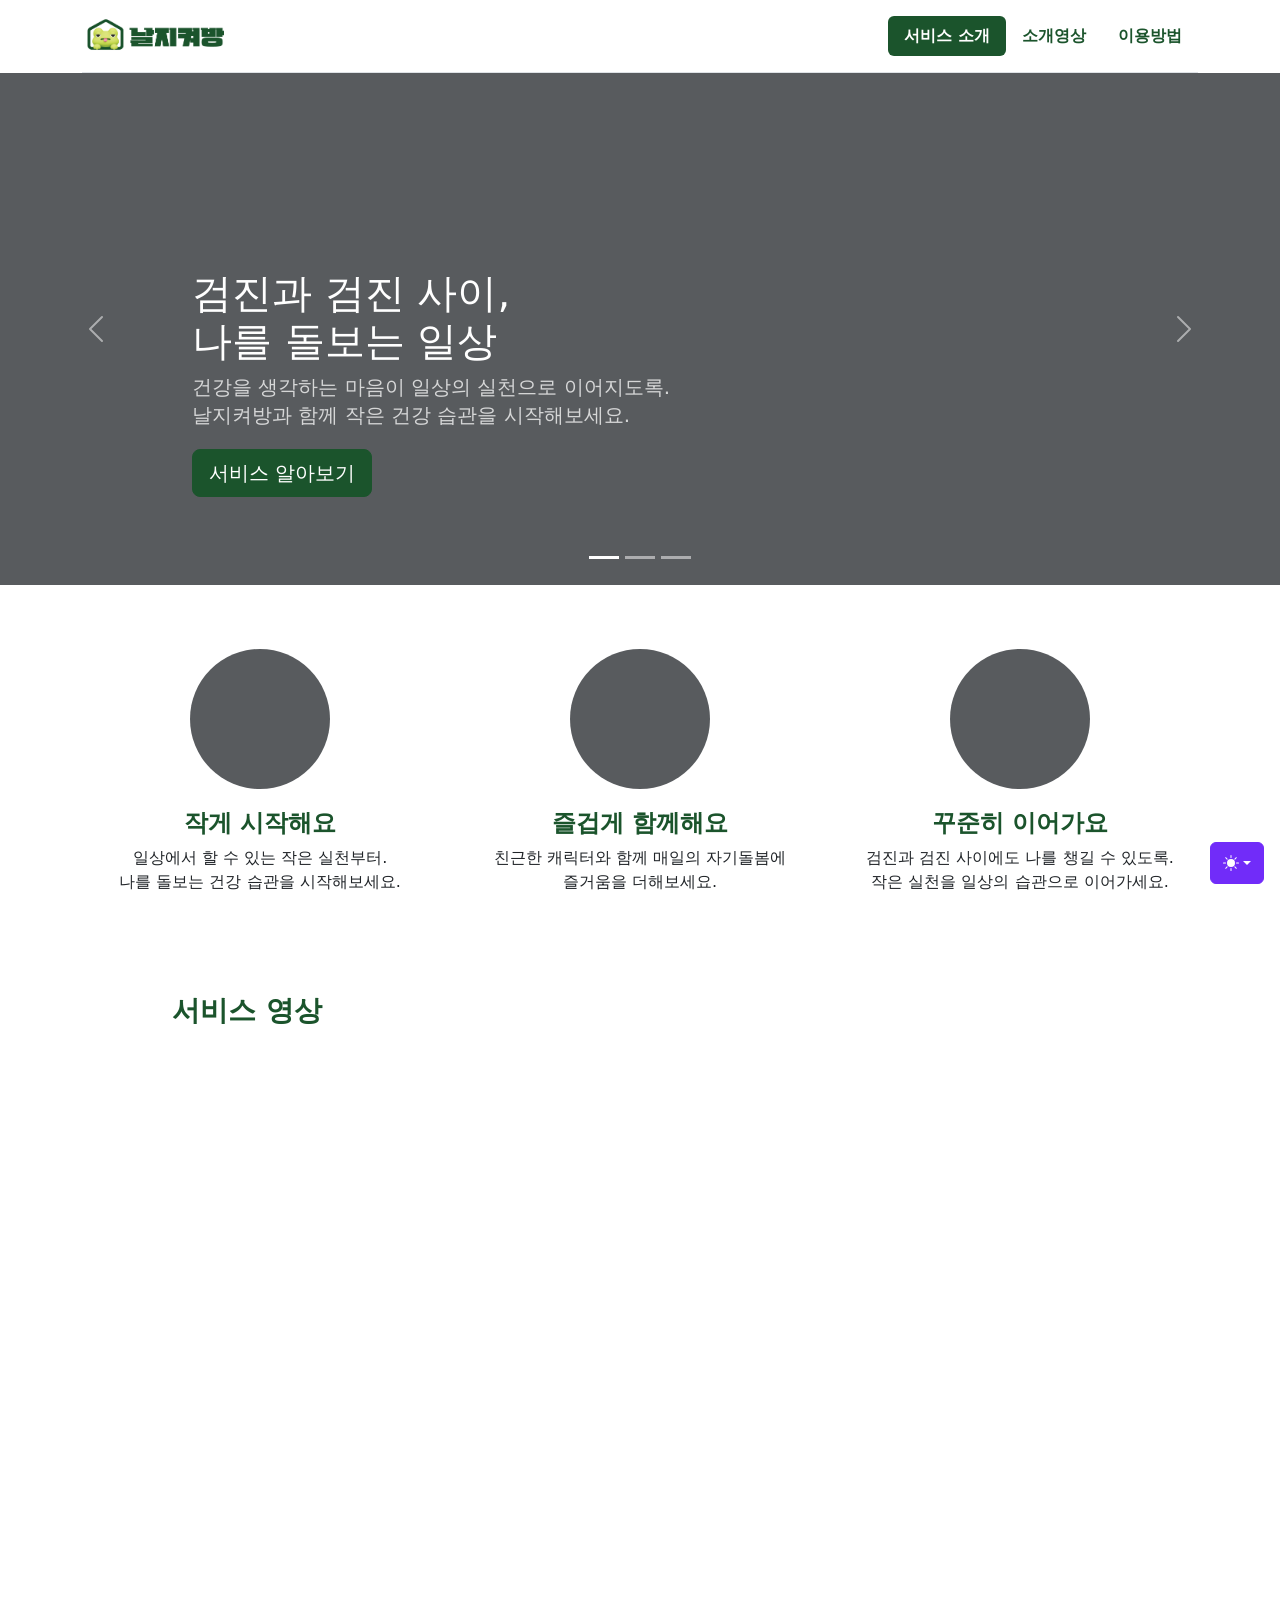
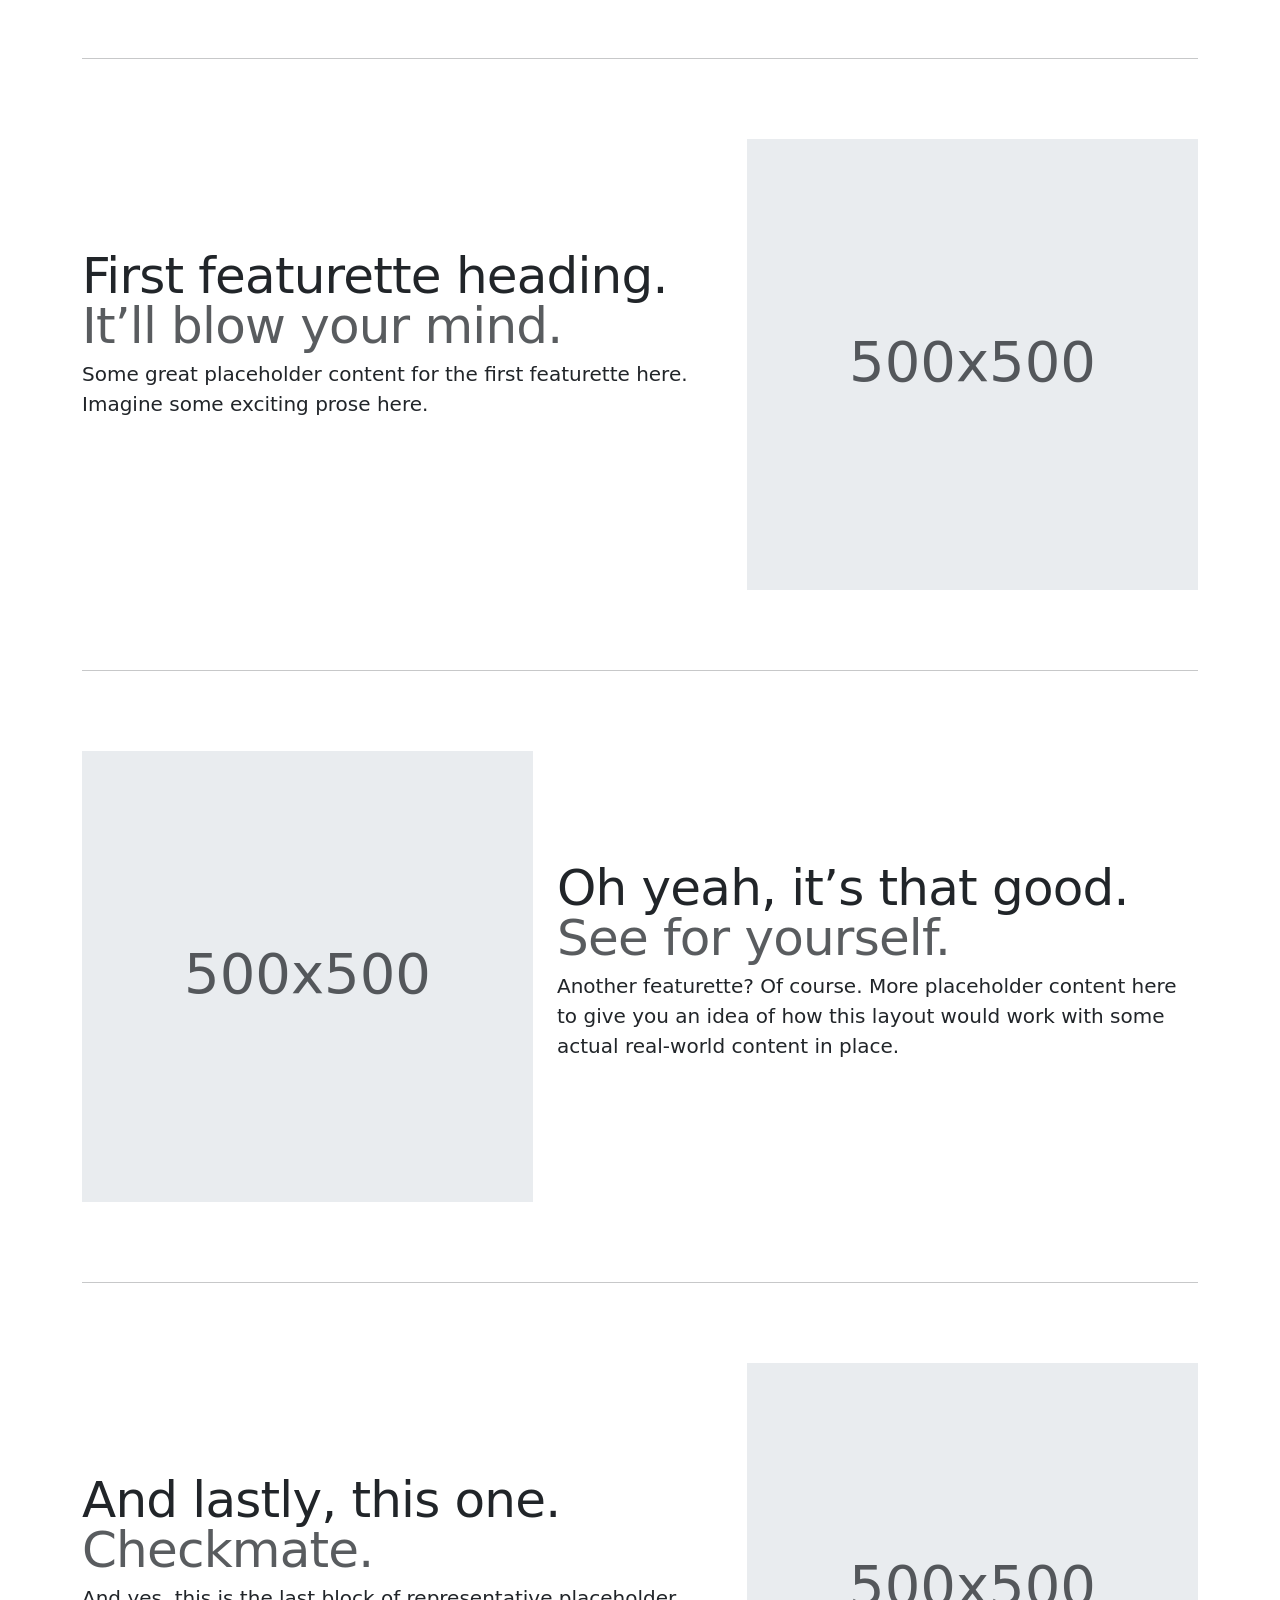
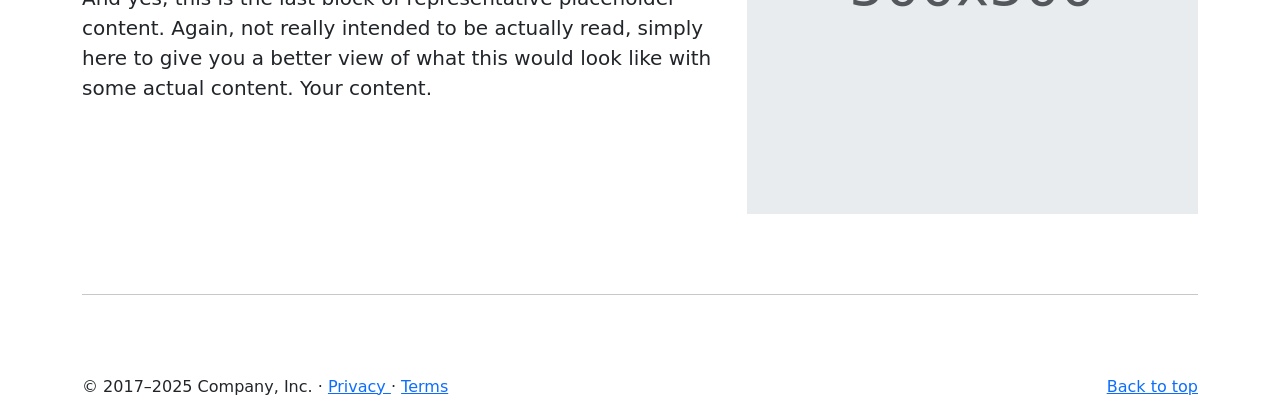
==== commit 96d6c7dc: "nav style change" ====
--- a/index.html
+++ b/index.html
@@ -88,44 +88,34 @@
         </li>
       </ul>
     </div>
-    <header data-bs-theme="light">
-      <nav class="navbar navbar-expand-md fixed-top bg-white">
-        <div class="container-fluid">
-          <a class="navbar-brand" href="#">
-             <img src="./images/logo.png" alt="날지켜방" height="40">
-          </a>
-          <button class="navbar-toggler" type="button" data-bs-toggle="collapse" data-bs-target="#navbarCollapse" aria-controls="navbarCollapse" aria-expanded="false" aria-label="Toggle navigation">
-            <span class="navbar-toggler-icon">
-            </span>
-          </button>
-          <div class="collapse navbar-collapse" id="navbarCollapse">
-            <ul class="navbar-nav me-auto mb-2 mb-md-0">
-              <li class="nav-item">
-                <a class="nav-link" aria-current="page" href="#">
-                  서비스소개
-                </a>
-              </li>
-              <li class="nav-item">
-                <a class="nav-link" href="#">
-                  소개영상
-                </a>
-              </li>
-              <li class="nav-item">
-                <a class="nav-link" href="#how-to">
-                  이용방법
-                </a>
-              </li>
-            </ul>
-            <form class="d-flex" role="search">
-              <input class="form-control me-2" type="search" placeholder="Search" aria-label="Search">
-              <button class="btn btn-outline-success" type="submit">
-                Search
-              </button>
-            </form>
-          </div>
-        </div>
-      </nav>
-    </header>
+    <header class="bg-white" data-bs-theme="light">
+  <div class="container">
+    <div class="d-flex flex-wrap justify-content-center
+                align-items-center py-3 border-bottom">
+
+      <a href="#"
+         class="d-flex align-items-center mb-3 mb-md-0
+                me-md-auto text-decoration-none">
+        <img src="./images/logo.png"
+             alt="날지켜방"
+             height="40">
+      </a>
+
+      <ul class="nav nav-pills">
+        <li class="nav-item">
+          <a href="#service" class="nav-link active">서비스 소개</a>
+        </li>
+        <li class="nav-item">
+          <a href="#video" class="nav-link">소개영상</a>
+        </li>
+        <li class="nav-item">
+          <a href="#how-to" class="nav-link">이용방법</a>
+        </li>
+      </ul>
+
+    </div>
+  </div>
+</header>
     <main>
       <div id="myCarousel" class="carousel slide mb-6" data-bs-ride="carousel">
         <div class="carousel-indicators">
--- a/style.css
+++ b/style.css
@@ -204,13 +204,12 @@
   display:block!important
 }
 
-header .navbar {
-  --bs-navbar-color: #1b542c;
-  --bs-navbar-hover-color: #10351b;
-  --bs-navbar-active-color: #1b542c;
-}
-
-header .navbar .nav-link {
+header .nav {
+  --bs-nav-link-color: var(--bs-primary);
+  --bs-nav-link-hover-color: #143f21;
+}
+
+header .nav-link {
   font-weight: 700;
 }
 
@@ -238,5 +237,8 @@
   }
 }
 
-
-
+header .nav-pills {
+  --bs-nav-pills-link-active-bg: var(--bs-primary);
+  --bs-nav-pills-link-active-color: #fff;
+}
+
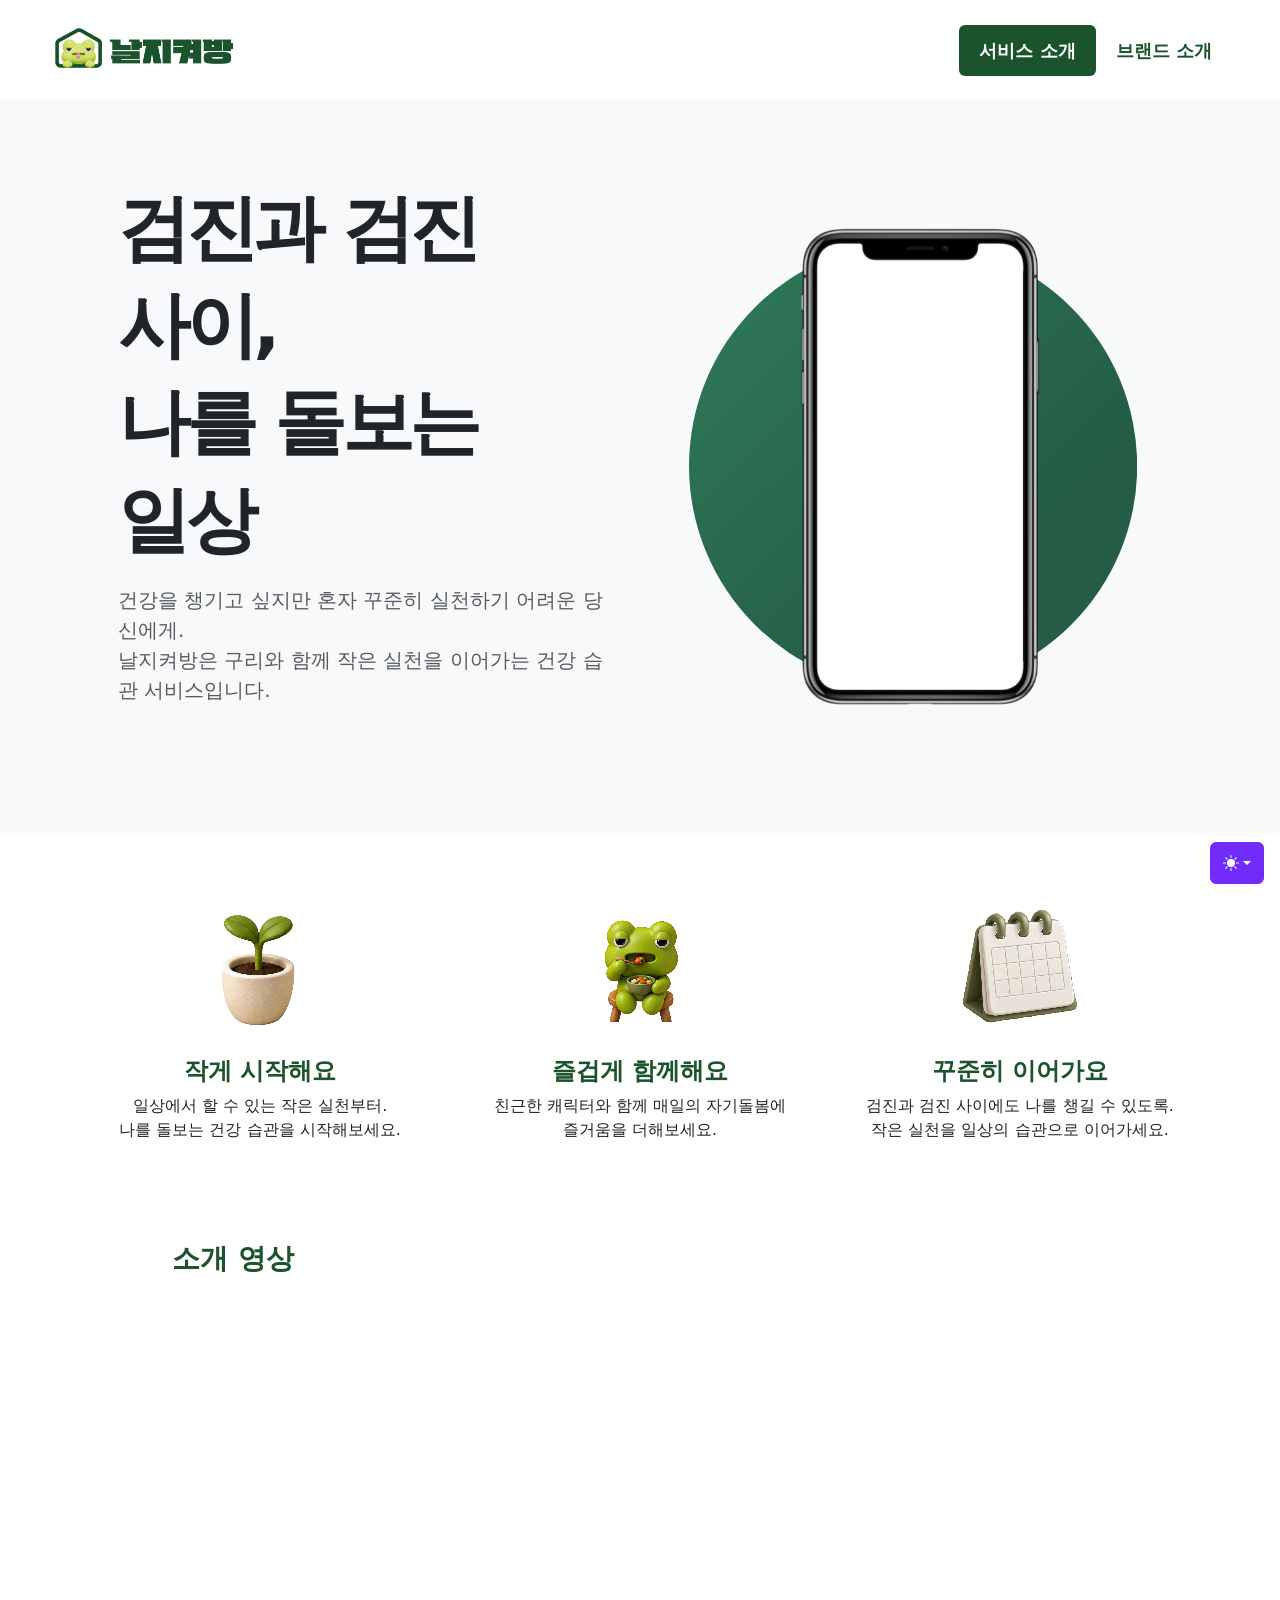
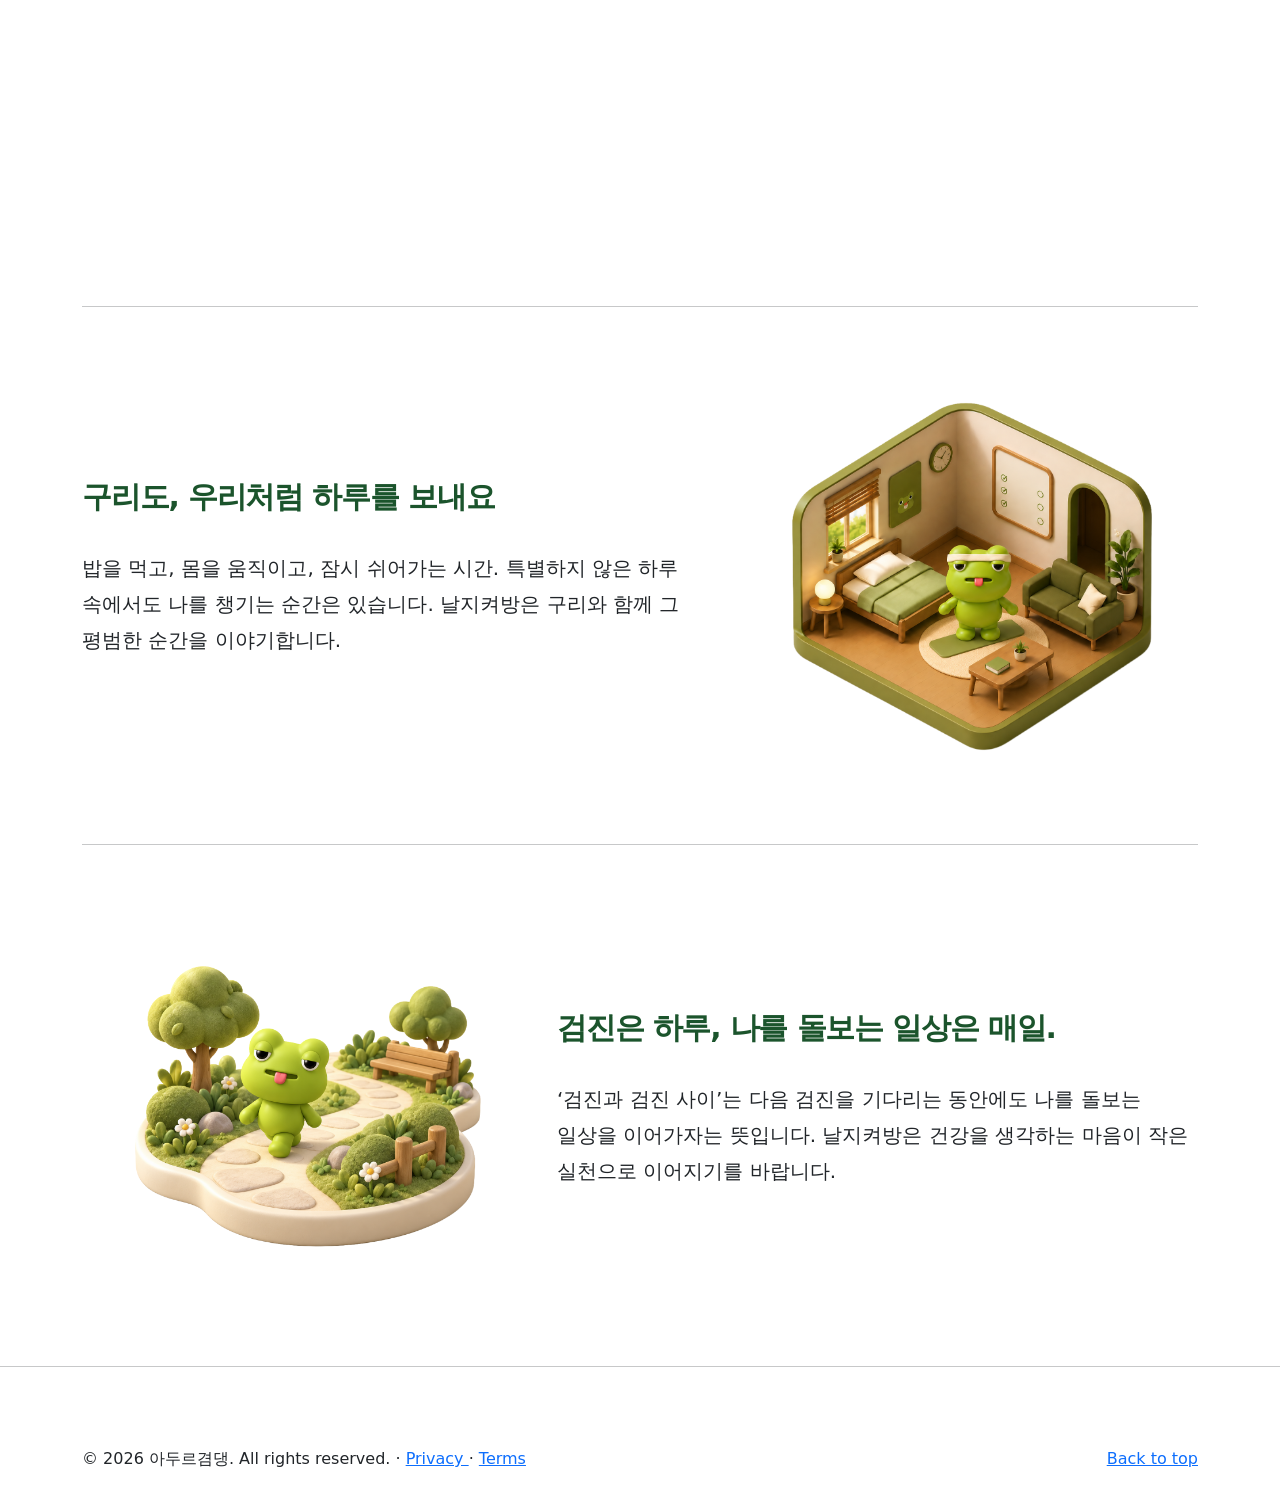
==== commit 697661e8: "contetns changes" ====
--- a/index.html
+++ b/index.html
@@ -88,17 +88,16 @@
         </li>
       </ul>
     </div>
-    <header class="bg-white" data-bs-theme="light">
-  <div class="container">
-    <div class="d-flex flex-wrap justify-content-center
-                align-items-center py-3 border-bottom">
-
+    <!-- navigation -->
+    <header class="site-header bg-white" data-bs-theme="light">
+    <div class="container-fluid px-4 px-lg-5">
+    <div class="header-inner d-flex flex-wrap justify-content-center align-items-center py-4">
       <a href="#"
          class="d-flex align-items-center mb-3 mb-md-0
                 me-md-auto text-decoration-none">
         <img src="./images/logo.png"
              alt="날지켜방"
-             height="40">
+             height="52">
       </a>
 
       <ul class="nav nav-pills">
@@ -106,106 +105,59 @@
           <a href="#service" class="nav-link active">서비스 소개</a>
         </li>
         <li class="nav-item">
-          <a href="#video" class="nav-link">소개영상</a>
-        </li>
-        <li class="nav-item">
-          <a href="#how-to" class="nav-link">이용방법</a>
+          <a href="./brand.html" class="nav-link">브랜드 소개</a>
         </li>
       </ul>
-
     </div>
   </div>
+
 </header>
     <main>
-      <div id="myCarousel" class="carousel slide mb-6" data-bs-ride="carousel">
-        <div class="carousel-indicators">
-          <button type="button" data-bs-target="#myCarousel" data-bs-slide-to="0" class="active" aria-current="true" aria-label="Slide 1">
-          </button>
-          <button type="button" data-bs-target="#myCarousel" data-bs-slide-to="1" aria-label="Slide 2">
-          </button>
-          <button type="button" data-bs-target="#myCarousel" data-bs-slide-to="2" aria-label="Slide 3">
-          </button>
-        </div>
-        <div class="carousel-inner">
-          <div class="carousel-item active">
-            <svg aria-hidden="true" class="bd-placeholder-img " height="100%" preserveAspectRatio="xMidYMid slice" width="100%" xmlns="http://www.w3.org/2000/svg">
-              <rect width="100%" height="100%" fill="var(--bs-secondary-color)">
-              </rect>
-            </svg>
-            <div class="container">
-              <div class="carousel-caption text-start">
-                <h1>
-                 검진과 검진 사이,<br>나를 돌보는 일상
-                </h1>
-                <p class="opacity-75">
-                  건강을 생각하는 마음이 일상의 실천으로 이어지도록.<br>날지켜방과 함께 작은 건강 습관을 시작해보세요.
-                </p>
-                <p>
-                  <a class="btn btn-lg btn-primary" href="#">
-                    서비스 알아보기
-                  </a>
-                </p>
-              </div>
+     <header class="masthead">
+            <div class="container px-5">
+                <div class="row gx-5 align-items-center">
+                    <div class="col-lg-6">
+                        <!-- Mashead text and app badges-->
+                        <div class="mb-5 mb-lg-0 text-center text-lg-start">
+                            <h1 class="display-2 hero-title mb-3">검진과 검진 사이,<br>나를 돌보는 일상</h1>
+                            <p class="lead fw-normal text-muted mb-5">건강을 챙기고 싶지만 혼자 꾸준히 실천하기 어려운 당신에게.
+                            <br>날지켜방은 구리와 함께 작은 실천을 이어가는 건강 습관 서비스입니다.</p>
+                        </div>
+                    </div>
+                    <div class="col-lg-6">
+                        <!-- Masthead device mockup feature-->
+                        <div class="masthead-device-mockup">
+                            <svg class="circle" viewBox="0 0 100 100" xmlns="http://www.w3.org/2000/svg">
+                                <defs>
+                                    <linearGradient id="circleGradient" gradientTransform="rotate(45)">
+                                        <stop class="gradient-start-color" offset="0%"></stop>
+                                        <stop class="gradient-end-color" offset="100%"></stop>
+                                    </linearGradient>
+                                </defs>
+                                <circle cx="50" cy="50" r="50"></circle></svg>
+                             ></svg>
+                     <div class="device-wrapper">
+  <div class="device"
+       data-device="iPhoneX"
+       data-orientation="portrait"
+       data-color="black">
+
+    <div class="screen bg-white">
+      <iframe
+        src="https://healthme-nu.vercel.app/"
+        title="날지켜방 서비스 미리보기"
+        class="mobile-site"
+        loading="lazy">
+      </iframe>
+    </div>
+
+  </div>
+</div>
+                        </div>
+                    </div>
+                </div>
             </div>
-          </div>
-          <div class="carousel-item">
-            <svg aria-hidden="true" class="bd-placeholder-img " height="100%" preserveAspectRatio="xMidYMid slice" width="100%" xmlns="http://www.w3.org/2000/svg">
-              <rect width="100%" height="100%" fill="var(--bs-secondary-color)">
-              </rect>
-            </svg>
-            <div class="container">
-              <div class="carousel-caption text-start">
-                <h1>
-                 혼자서는 어려운 꾸준함,<br>구리와 함께해요
-                </h1>
-                <p>
-                  매일의 작은 실천에 즐거움을 더해보세요.<br>캐릭터와 함께하는 날지켜방을 영상으로 만나보세요.
-                </p>
-                <p>
-                  <a class="btn btn-lg btn-primary" href="#">
-                    소개영상보기
-                  </a>
-                </p>
-              </div>
-            </div>
-          </div>
-          <div class="carousel-item">
-            <svg aria-hidden="true" class="bd-placeholder-img " height="100%" preserveAspectRatio="xMidYMid slice" width="100%" xmlns="http://www.w3.org/2000/svg">
-              <rect width="100%" height="100%" fill="var(--bs-secondary-color)">
-              </rect>
-            </svg>
-            <div class="container">
-              <div class="carousel-caption text-start">
-                <h1>
-                  다음 검진까지,<br>오늘의 작은 실천부터
-                </h1>
-                <p>
-                  거창한 계획보다 일상에서 이어갈 수 있는 작은 습관.<br>날지켜방과 함께 나를 돌보는 시간을 만들어보세요.
-                </p>
-                <p>
-                  <a class="btn btn-lg btn-primary" href="#">
-                    이용방법보기
-                  </a>
-                </p>
-              </div>
-            </div>
-          </div>
-        </div>
-        <button class="carousel-control-prev" type="button" data-bs-target="#myCarousel" data-bs-slide="prev">
-          <span class="carousel-control-prev-icon" aria-hidden="true">
-          </span>
-          <span class="visually-hidden">
-            Previous
-          </span>
-        </button>
-        <button class="carousel-control-next" type="button" data-bs-target="#myCarousel" data-bs-slide="next">
-          <span class="carousel-control-next-icon" aria-hidden="true">
-          </span>
-          <span class="visually-hidden">
-            Next
-          </span>
-        </button>
-      </div>
+        </header>
       <!-- Marketing messaging and featurettes
   ================================================== -->
       <!-- Wrap the rest of the page in another container to center all the content. -->
@@ -213,7 +165,9 @@
         <!-- Three columns of text below the carousel -->
         <div class="row">
           <div class="col-lg-4">
-            <svg aria-label="Placeholder" class="bd-placeholder-img rounded-circle" height="140" preserveAspectRatio="xMidYMid slice" role="img" width="140" xmlns="http://www.w3.org/2000/svg">
+            <video class="habit-video" autoplay muted loop playsinline>
+            <source src="./images/flower-transparent-v2.webm" type="video/webm">
+            </video>
               <title>
                 Placeholder
               </title>
@@ -230,7 +184,9 @@
           </div>
           <!-- /.col-lg-4 -->
           <div class="col-lg-4">
-            <svg aria-label="Placeholder" class="bd-placeholder-img rounded-circle" height="140" preserveAspectRatio="xMidYMid slice" role="img" width="140" xmlns="http://www.w3.org/2000/svg">
+                <video class="habit-video guri-video" autoplay muted loop playsinline>
+                <source src="./images/guri-eating-web.webm" type="video/webm">
+              </video>
               <title>
                 Placeholder
               </title>
@@ -247,13 +203,13 @@
           
           <!-- /.col-lg-4 -->
           <div class="col-lg-4">
-            <svg aria-label="Placeholder" class="bd-placeholder-img rounded-circle" height="140" preserveAspectRatio="xMidYMid slice" role="img" width="140" xmlns="http://www.w3.org/2000/svg">
-              <title>
-                Placeholder
-              </title>
-              <rect width="100%" height="100%" fill="var(--bs-secondary-color)">
-              </rect>
-            </svg>
+           <video class="habit-video"
+          autoplay muted loop playsinline
+                  poster="./images/calendar-poster.png"
+                  aria-label="달력에 체크가 하나씩 표시되는 모습">
+              <source src="./images/calendar-icon.webm"
+                      type="video/webm">
+            </video>
             <h2 class="text-primary">
               꾸준히 이어가요
             </h2>
@@ -264,7 +220,7 @@
           </div>
           <!-- 서비스 영상 -->
           <section id="video" class="service-video">
-            <h2 class="text-primary">서비스 영상</h2>
+            <h2 class="text-primary">소개 영상</h2>
 
             <div class="ratio ratio-16x9">
               <iframe
@@ -282,82 +238,52 @@
         <!-- /.row -->
         <!-- START THE FEATURETTES -->
         <hr class="featurette-divider">
-        <div class="row featurette">
+        <div class="row featurette align-items-center">
           <div class="col-md-7">
-            <h2 class="featurette-heading fw-normal lh-1">
-              First featurette heading.
-              <span class="text-body-secondary">
-                It’ll blow your mind.
+            <h2 class="guri-story-title">
+              구리도, 우리처럼 
+              <span class="guri-story-title">
+              하루를 보내요
               </span>
             </h2>
-            <p class="lead">
-              Some great placeholder content for the first featurette here. Imagine some exciting prose here.
+            <p class="guri-story-description">
+              밥을 먹고, 몸을 움직이고, 잠시 쉬어가는 시간.
+                특별하지 않은 하루 속에서도 나를 챙기는 순간은 있습니다.
+                날지켜방은 구리와 함께 그 평범한 순간을 이야기합니다.
             </p>
           </div>
           <div class="col-md-5">
-            <svg aria-label="Placeholder: 500x500" class="bd-placeholder-img bd-placeholder-img-lg featurette-image img-fluid mx-auto" height="500" preserveAspectRatio="xMidYMid slice" role="img" width="500" xmlns="http://www.w3.org/2000/svg">
-              <title>
-                Placeholder
-              </title>
-              <rect width="100%" height="100%" fill="var(--bs-secondary-bg)">
-              </rect>
-              <text x="50%" y="50%" fill="var(--bs-secondary-color)" dy=".3em">
-                500x500
-              </text>
+            <img
+                src="./images/room.png"
+                alt="아늑한 방에서 운동을 준비하는 구리"
+                class="img-fluid d-block mx-auto"
+                loading="lazy">
             </svg>
           </div>
         </div>
         <hr class="featurette-divider">
-        <div class="row featurette">
+        <div class="row featurette align-items-center">
           <div class="col-md-7 order-md-2">
-            <h2 class="featurette-heading fw-normal lh-1">
-              Oh yeah, it’s that good.
-              <span class="text-body-secondary">
-                See for yourself.
+            <h2  class="guri-story-title">
+              검진은 하루,
+              <span class="guri-story-title">
+              나를 돌보는 일상은 매일.
               </span>
             </h2>
-            <p class="lead">
-              Another featurette? Of course. More placeholder content here to give you an idea of how this layout would work with some actual real-world content in place.
+            <p class="guri-story-description">
+              ‘검진과 검진 사이’는 다음 검진을 기다리는 동안에도
+나를 돌보는 일상을 이어가자는 뜻입니다.
+날지켜방은 건강을 생각하는 마음이 작은 실천으로 이어지기를 바랍니다.
             </p>
           </div>
           <div class="col-md-5 order-md-1">
-            <svg aria-label="Placeholder: 500x500" class="bd-placeholder-img bd-placeholder-img-lg featurette-image img-fluid mx-auto" height="500" preserveAspectRatio="xMidYMid slice" role="img" width="500" xmlns="http://www.w3.org/2000/svg">
-              <title>
-                Placeholder
-              </title>
-              <rect width="100%" height="100%" fill="var(--bs-secondary-bg)">
-              </rect>
-              <text x="50%" y="50%" fill="var(--bs-secondary-color)" dy=".3em">
-                500x500
-              </text>
-            </svg>
-          </div>
-        </div>
-        <hr class="featurette-divider">
-        <div class="row featurette">
-          <div class="col-md-7">
-            <h2 class="featurette-heading fw-normal lh-1">
-              And lastly, this one.
-              <span class="text-body-secondary">
-                Checkmate.
-              </span>
-            </h2>
-            <p class="lead">
-              And yes, this is the last block of representative placeholder content. Again, not really intended to be actually read, simply here to give you a better view of what this would look like with some actual content. Your content.
-            </p>
-          </div>
-          <div class="col-md-5">
-            <svg aria-label="Placeholder: 500x500" class="bd-placeholder-img bd-placeholder-img-lg featurette-image img-fluid mx-auto" height="500" preserveAspectRatio="xMidYMid slice" role="img" width="500" xmlns="http://www.w3.org/2000/svg">
-              <title>
-                Placeholder
-              </title>
-              <rect width="100%" height="100%" fill="var(--bs-secondary-bg)">
-              </rect>
-              <text x="50%" y="50%" fill="var(--bs-secondary-color)" dy=".3em">
-                500x500
-              </text>
-            </svg>
-          </div>
+          <img src="./images/plan.png"
+          alt="초록 산책길을 걷는 구리"
+          class="img-fluid d-block mx-auto"
+          style="width: 80%;"
+          loading="lazy">
+          </div>
+        </div> 
         </div>
         <hr class="featurette-divider">
         <!-- /END THE FEATURETTES -->
@@ -371,7 +297,7 @@
           </a>
         </p>
         <p>
-          &copy; 2017–2025 Company, Inc. &middot;
+          &copy; 2026 아두르겸댕. All rights reserved. &middot;
           <a href="#">
             Privacy
           </a>
--- a/style.css
+++ b/style.css
@@ -242,3 +242,240 @@
   --bs-nav-pills-link-active-color: #fff;
 }
 
+/* 기존 메뉴 위의 빈 공간 제거 */
+body {
+  padding-top: 0;
+}
+
+/* 상단 소개 영역 */
+.masthead {
+  padding: 5rem 0;
+  margin-bottom: 4rem;
+  background: #f8f9fa;
+  color: #212529;
+}
+
+.masthead .app-badge {
+  display: block;
+  height: 3rem;
+  width: auto;
+}
+
+/* 휴대폰과 배경 도형 배치 */
+.masthead .masthead-device-mockup {
+  position: relative;
+  display: flex;
+  align-items: center;
+  justify-content: center;
+}
+
+.masthead .circle {
+  position: absolute;
+  width: 90%;
+  fill: url(#circleGradient);
+}
+
+.masthead .gradient-start-color {
+  stop-color: #307b5b;
+}
+
+.masthead .gradient-end-color {
+  stop-color: #245c45;
+}
+
+.masthead .shape-1 {
+  position: absolute;
+  width: 1rem;
+  height: 1rem;
+  bottom: 15%;
+  left: 10%;
+  fill: #2937f0;
+  transform: rotate(-10deg);
+}
+
+.masthead .shape-2 {
+  position: absolute;
+  width: 0.75rem;
+  height: 0.75rem;
+  top: 15%;
+  right: 10%;
+  fill: #2937f0;
+}
+
+/* 휴대폰 프레임 */
+.masthead .device-wrapper {
+  position: relative;
+  width: 100%;
+  max-width: 15rem;
+}
+
+.masthead .device {
+  position: relative;
+  padding-bottom: 198.898071625%;
+}
+
+.masthead .device::after {
+  content: "";
+  position: absolute;
+  inset: 0;
+  background-image: url("./startbootstrap-new-age-gh-pages/startbootstrap-new-age-gh-pages/assets/img/portrait_black.png");
+  background-size: 100% 100%;
+  background-repeat: no-repeat;
+  pointer-events: none;
+}
+
+.masthead .device .screen {
+  position: absolute;
+  top: 3.1855955679%;
+  left: 6.8870523416%;
+  width: 86.2258953168%;
+  height: 93.6288088643%;
+  overflow: hidden;
+  background: #000;
+}
+
+.masthead .screen video {
+  display: block;
+  width: 100%;
+  height: 100%;
+  object-fit: cover;
+}
+
+@media (min-width: 1400px) {
+  .masthead .device-wrapper {
+    max-width: 17rem;
+  }
+
+  .masthead .circle {
+    width: 70%;
+  }
+}
+
+@media (max-width: 575.98px) {
+  .masthead {
+    padding: 3rem 0;
+  }
+
+  .masthead .device-wrapper {
+    max-width: 10rem;
+  }
+
+  .masthead .circle {
+    display: none;
+  }
+}
+
+.site-header .nav-link {
+  font-size: 1.125rem; /* 글자 18px */
+  padding: 0.75rem 1.25rem;
+}
+
+@media (max-width: 575.98px) {
+  .site-header .nav-link {
+    font-size: 1rem;
+    padding: 0.625rem 1rem;
+  }
+}
+
+.hero-title {
+  line-height: 1.35;
+  letter-spacing: -0.06em;
+  font-weight: 700;
+}
+
+.hero-title,
+.service-description {
+  word-break: keep-all;       /* 단어 중간에서 줄바꿈 방지 */
+  overflow-wrap: break-word;
+}
+
+@media (max-width: 767.98px) {
+  .hero-title {
+    font-size: 36px;
+    line-height: 1.3;
+    letter-spacing: -0.03em;
+    text-wrap: balance;
+  }
+
+  .service-description {
+    white-space: normal;
+    font-size: 15px;
+    line-height: 1.7;
+    max-width: 34ch;
+    margin-left: auto;
+    margin-right: auto;
+    text-align: center;
+    text-wrap: pretty;
+  }
+}
+
+@media (max-width: 767.98px) {
+  .site-header .header-inner {
+    flex-direction: column;
+    gap: 16px;
+    padding-top: 16px !important;
+    padding-bottom: 16px !important;
+  }
+
+  .site-header .header-inner > a {
+    margin: 0 !important;
+  }
+
+  .site-header .nav {
+    justify-content: center;
+    gap: 8px;
+  }
+
+  .site-header .nav-link {
+    font-size: 14px;
+    padding: 10px 16px;
+    white-space: nowrap;
+  }
+}
+
+.habit-video {
+  display: block;
+  width: 140px;
+  height: 140px;
+  object-fit: contain;
+  margin: 0 auto 20px;
+}
+
+.guri-video {
+  width: 140px;
+  height: 140px;
+  padding-top: 15px;
+  padding-bottom: 15px;
+}
+
+.guri-story-title {
+  border: none;
+  padding: 0;
+  font-size: 30px;
+  font-weight: 700;
+  line-height: 1.4;
+  letter-spacing: -0.04em;
+  margin-bottom: 32px;
+  color: #1b542c;
+}
+
+.guri-story-description {
+  font-size: 20px;
+  line-height: 1.8;
+  word-break: keep-all;
+}
+
+.masthead .screen {
+  container-type: inline-size;
+}
+
+.mobile-site {
+  display: block;
+  width: 390px;
+  height: 844px;
+  border: 0;
+
+  /* 휴대폰 화면 너비에 맞춰 전체 축소 */
+  transform: scale(calc(100cqw / 390px));
+  transform-origin: top left;
+}
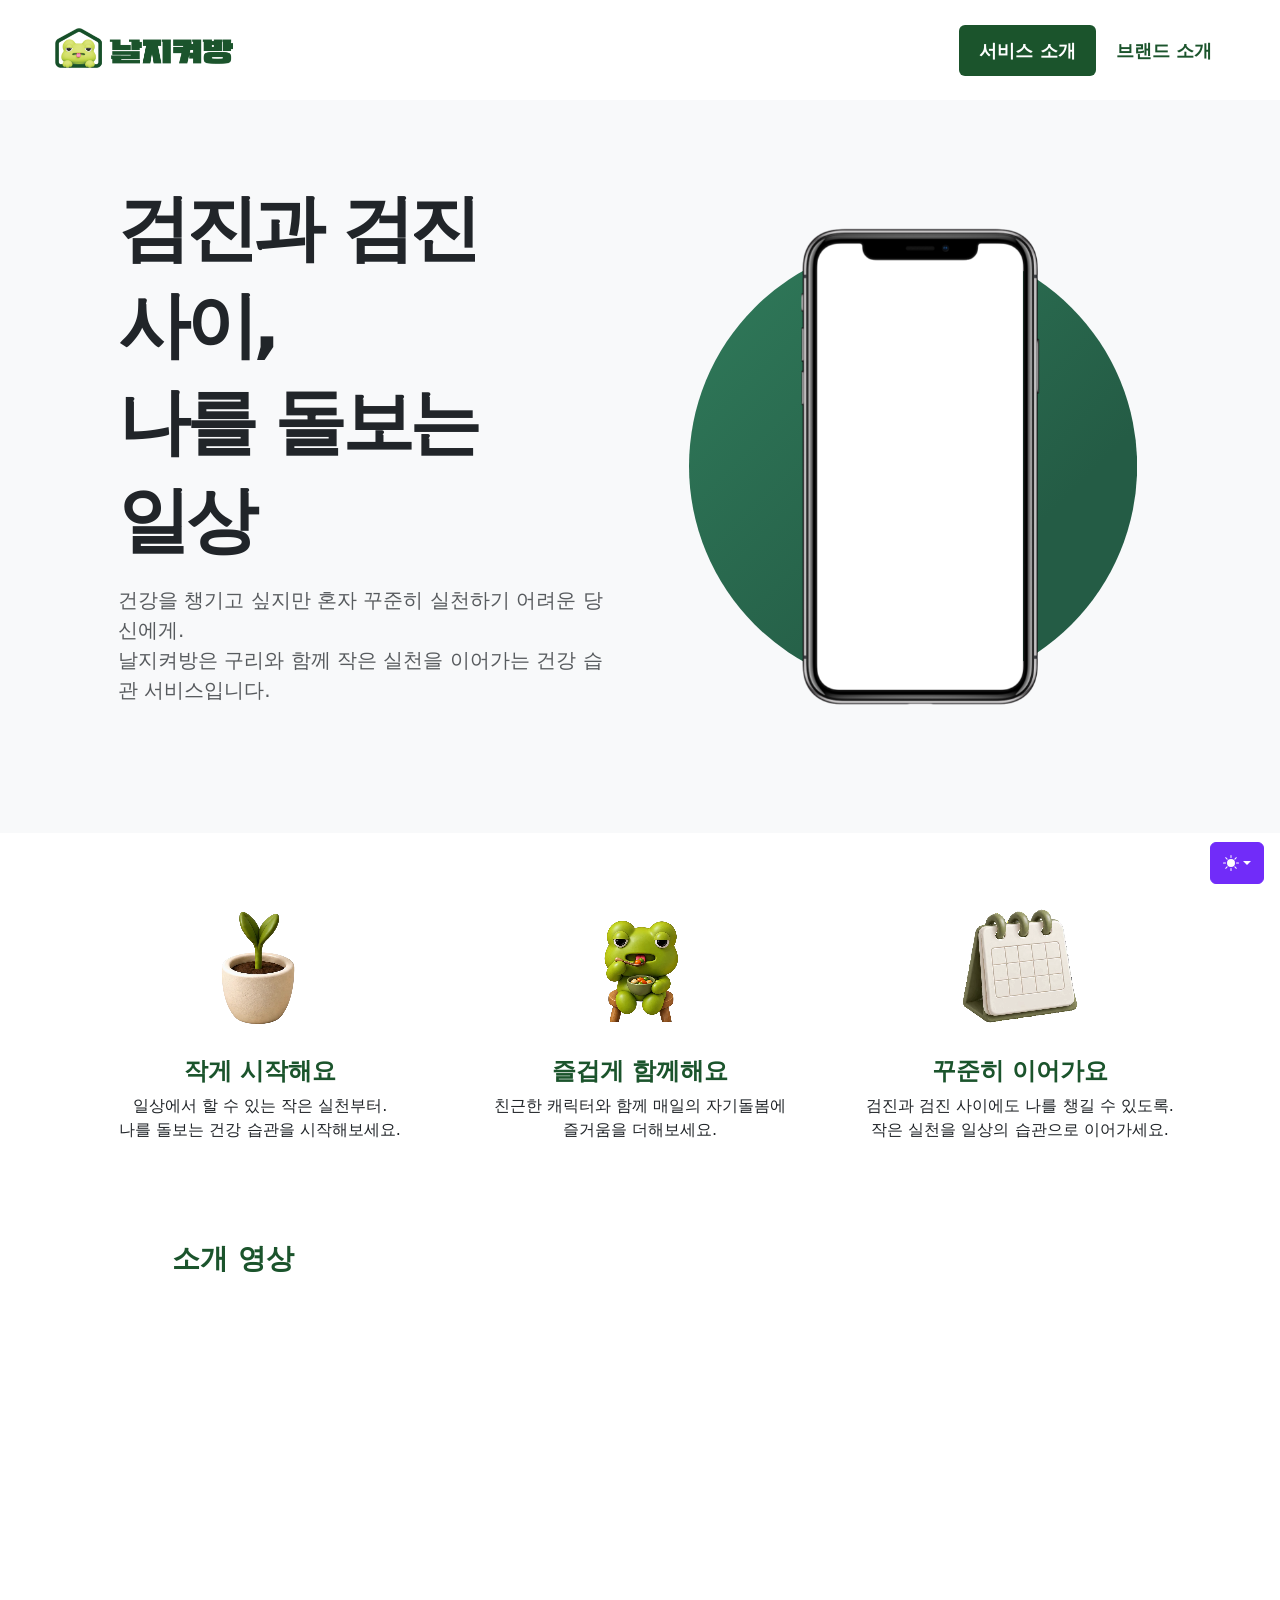
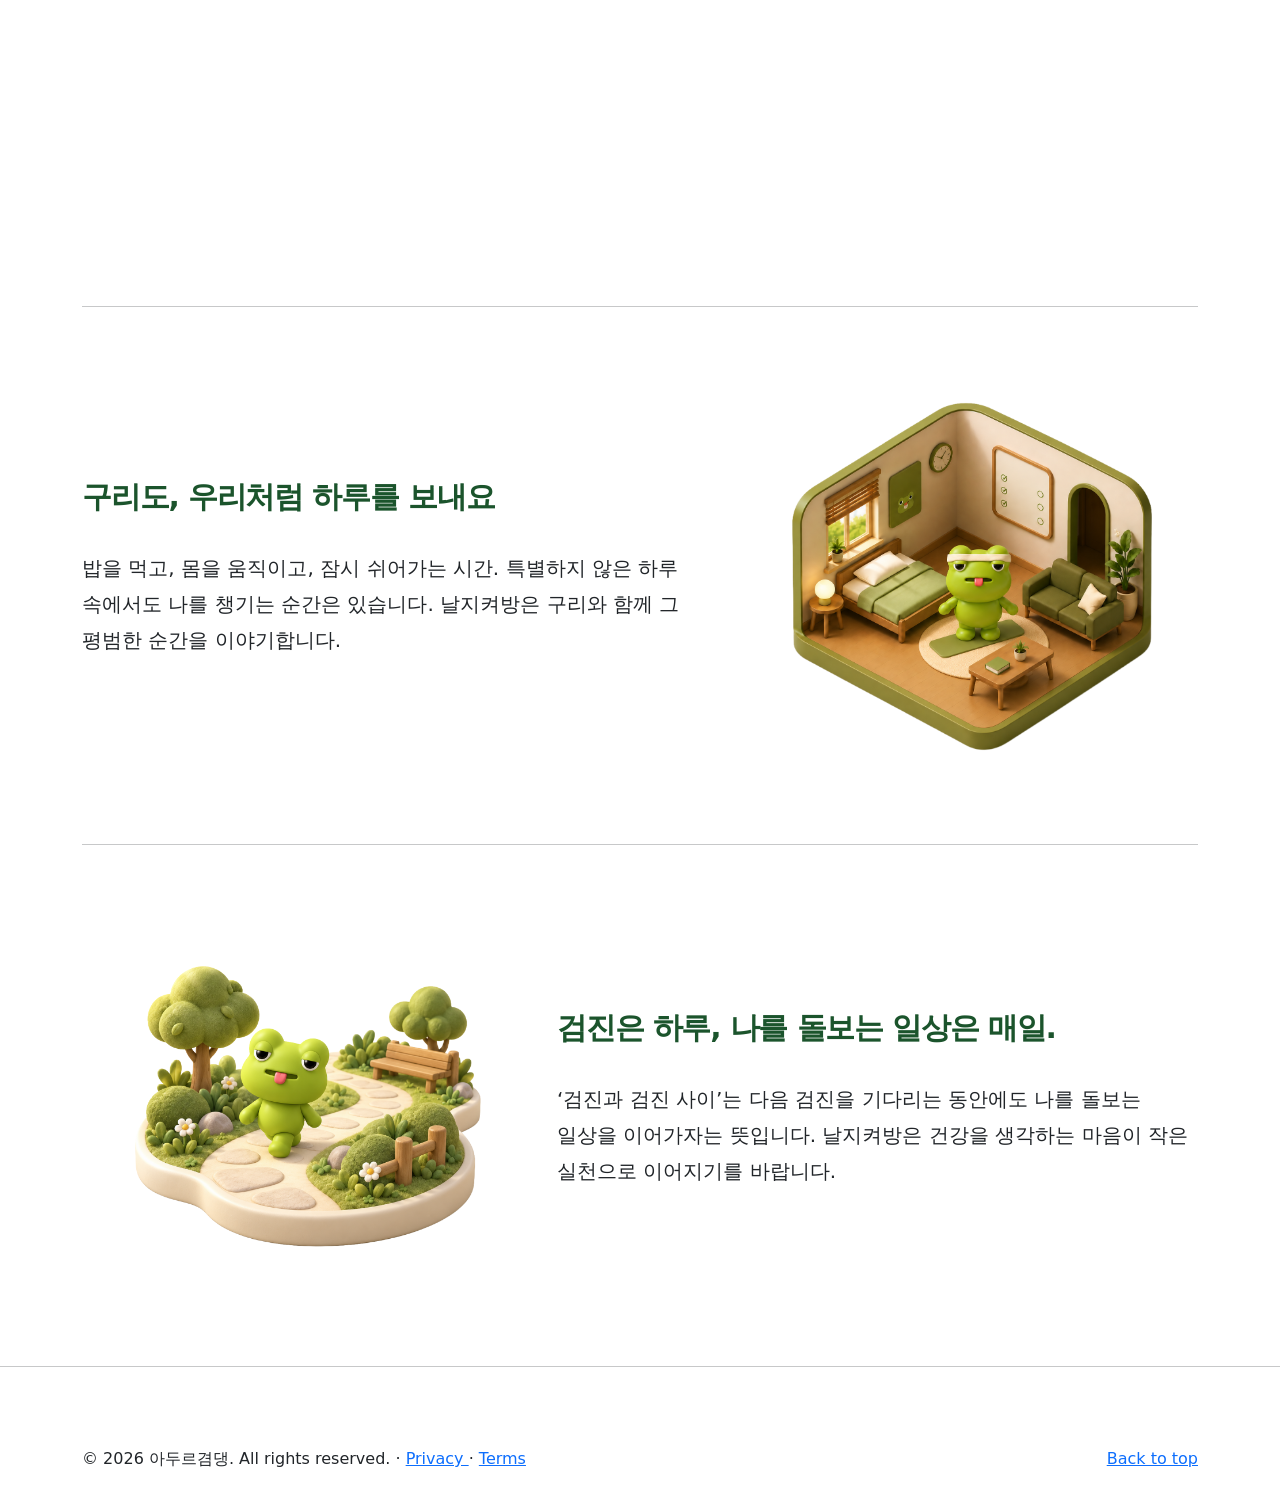
==== commit cf952d4e: "darkmode delete" ====
--- a/index.html
+++ b/index.html
@@ -1,5 +1,5 @@
 <!DOCTYPE html>
-<html lang="en" data-bs-theme="auto">
+<html lang="ko" data-bs-theme="light">
   <head>
     <meta charset="utf-8">
     <meta name="viewport" content="width=device-width, initial-scale=1">
@@ -37,6 +37,7 @@
       </symbol>
     </svg>
     <div class="dropdown position-fixed bottom-0 end-0 mb-3 me-3 bd-mode-toggle">
+      <!-- 테마 선택 버튼 전체 -->
       <button class="btn btn-bd-primary py-2 dropdown-toggle d-flex align-items-center" id="bd-theme" type="button" aria-expanded="false" data-bs-toggle="dropdown" aria-label="Toggle theme (auto)">
         <svg class="bi my-1 theme-icon-active" aria-hidden="true">
           <use href="#circle-half">
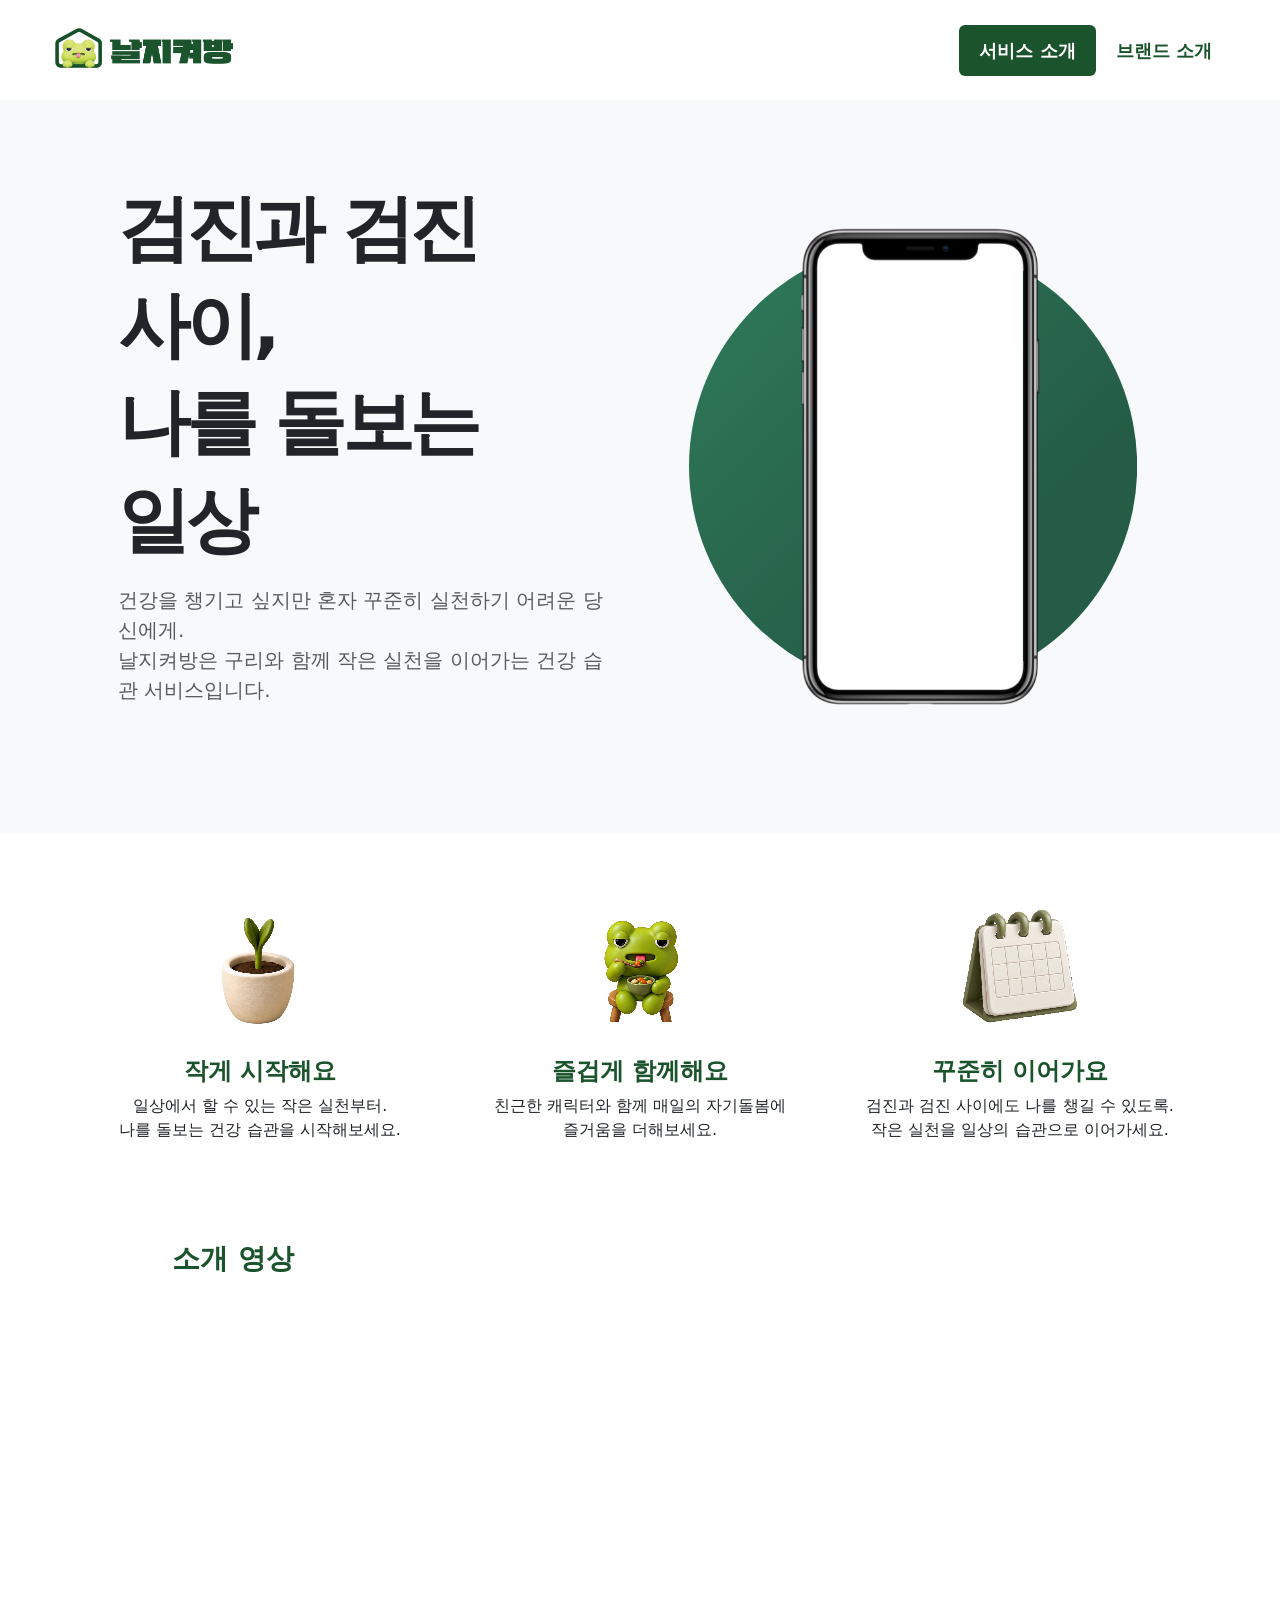
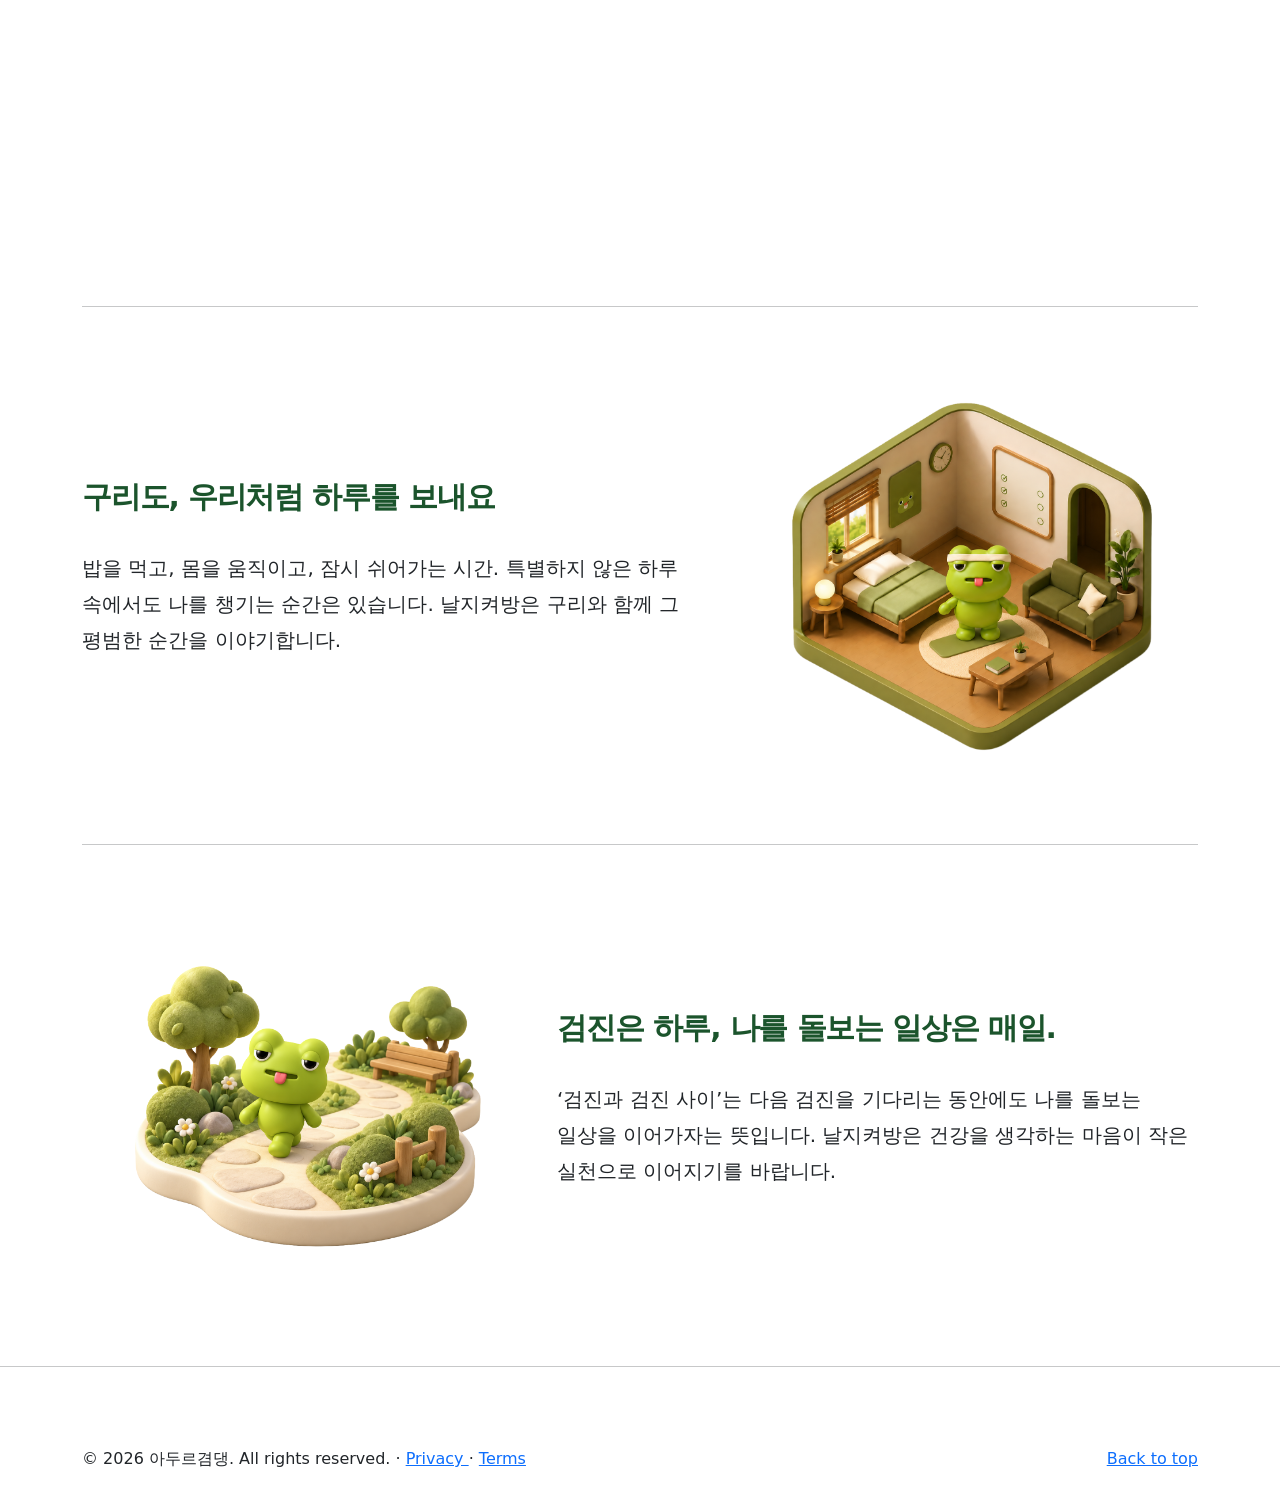
==== commit b342e573: "darkmode delete_2" ====
--- a/index.html
+++ b/index.html
@@ -36,60 +36,7 @@
         </path>
       </symbol>
     </svg>
-    <div class="dropdown position-fixed bottom-0 end-0 mb-3 me-3 bd-mode-toggle">
-      <!-- 테마 선택 버튼 전체 -->
-      <button class="btn btn-bd-primary py-2 dropdown-toggle d-flex align-items-center" id="bd-theme" type="button" aria-expanded="false" data-bs-toggle="dropdown" aria-label="Toggle theme (auto)">
-        <svg class="bi my-1 theme-icon-active" aria-hidden="true">
-          <use href="#circle-half">
-          </use>
-        </svg>
-        <span class="visually-hidden" id="bd-theme-text">
-          Toggle theme
-        </span>
-      </button>
-      <ul class="dropdown-menu dropdown-menu-end shadow" aria-labelledby="bd-theme-text">
-        <li>
-          <button type="button" class="dropdown-item d-flex align-items-center" data-bs-theme-value="light" aria-pressed="false">
-            <svg class="bi me-2 opacity-50" aria-hidden="true">
-              <use href="#sun-fill">
-              </use>
-            </svg>
-            라이트
-            <svg class="bi ms-auto d-none" aria-hidden="true">
-              <use href="#check2">
-              </use>
-            </svg>
-          </button>
-        </li>
-        <li>
-          <button type="button" class="dropdown-item d-flex align-items-center" data-bs-theme-value="dark" aria-pressed="false">
-            <svg class="bi me-2 opacity-50" aria-hidden="true">
-              <use href="#moon-stars-fill">
-              </use>
-            </svg>
-            다크
-            <svg class="bi ms-auto d-none" aria-hidden="true">
-              <use href="#check2">
-              </use>
-            </svg>
-          </button>
-        </li>
-        <li>
-          <button type="button" class="dropdown-item d-flex align-items-center active" data-bs-theme-value="auto" aria-pressed="true">
-            <svg class="bi me-2 opacity-50" aria-hidden="true">
-              <use href="#circle-half">
-              </use>
-            </svg>
-            시스템
-            <svg class="bi ms-auto d-none" aria-hidden="true">
-              <use href="#check2">
-              </use>
-            </svg>
-          </button>
-        </li>
-      </ul>
-    </div>
-    <!-- navigation -->
+<!-- navigation -->
     <header class="site-header bg-white" data-bs-theme="light">
     <div class="container-fluid px-4 px-lg-5">
     <div class="header-inner d-flex flex-wrap justify-content-center align-items-center py-4">
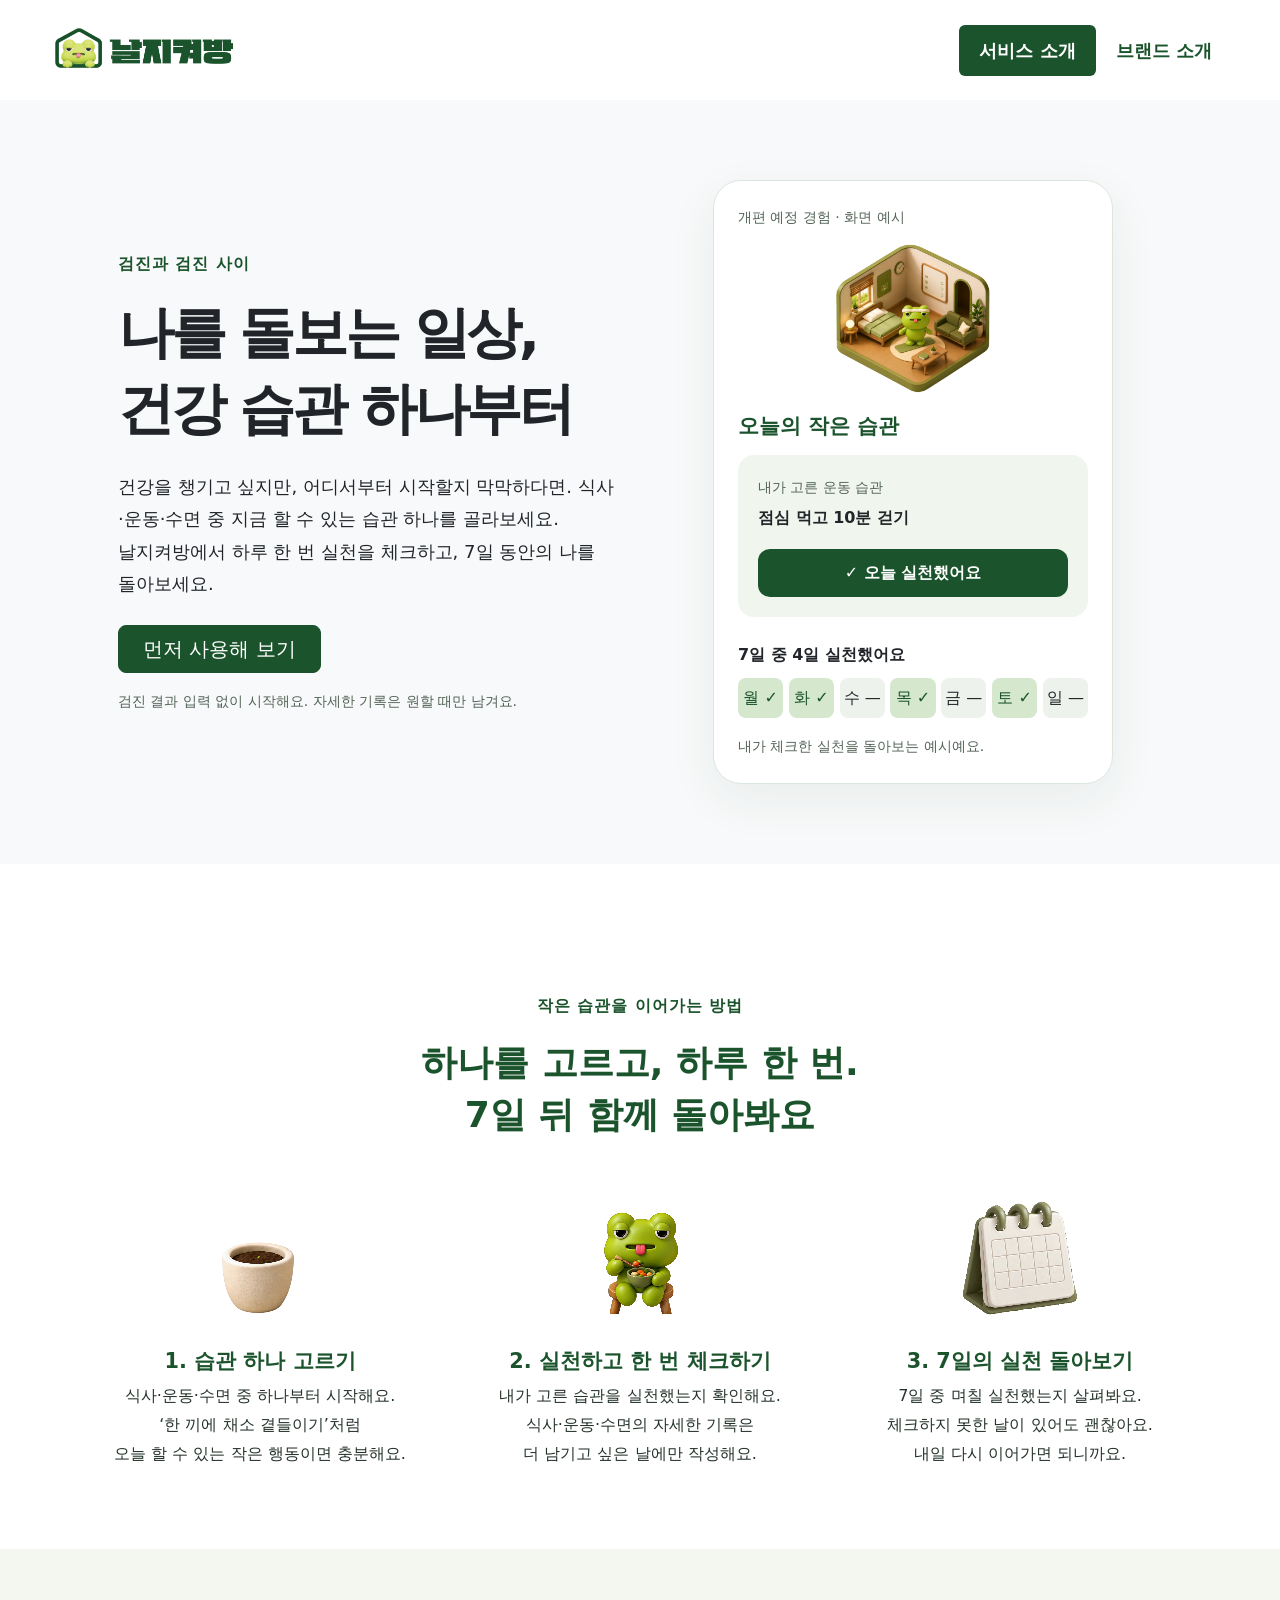
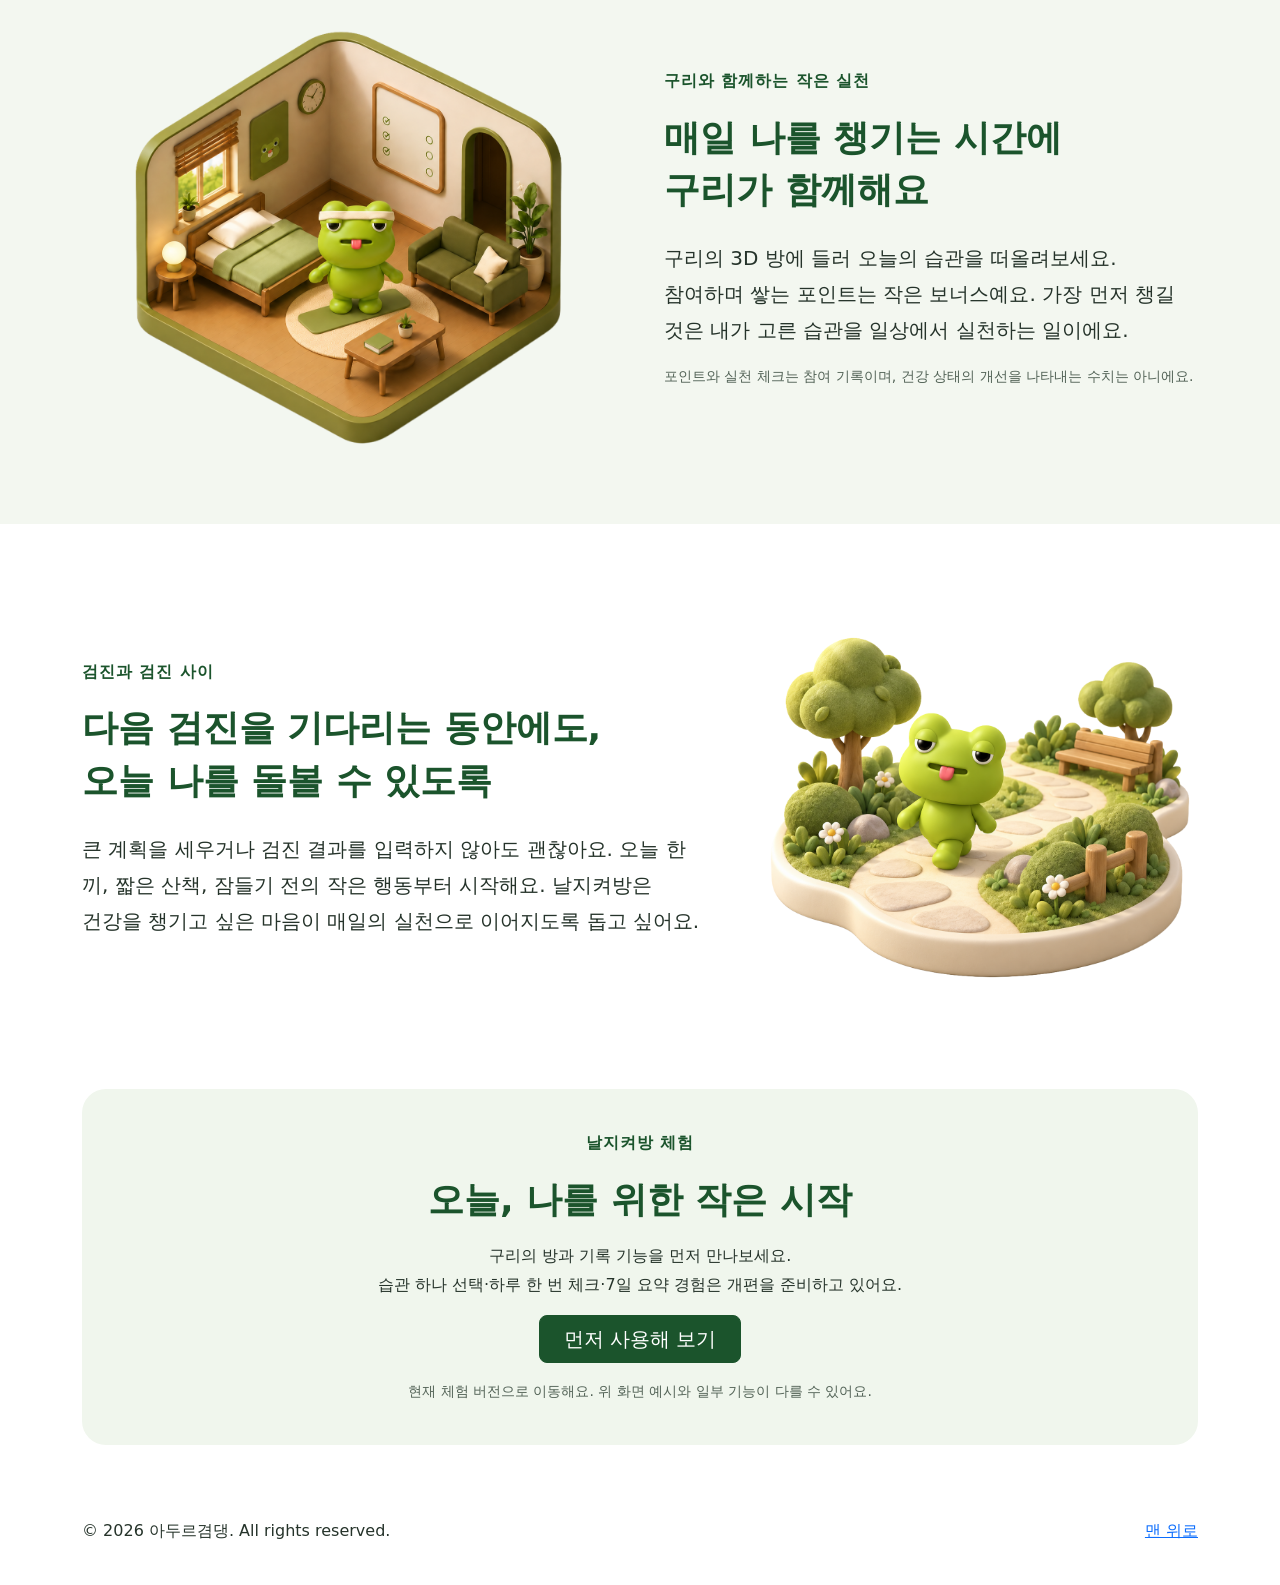
==== commit dec98b9a: "Update landing content around one daily habit and seven-day reflection" ====
--- a/index.html
+++ b/index.html
@@ -3,19 +3,46 @@
   <head>
     <meta charset="utf-8">
     <meta name="viewport" content="width=device-width, initial-scale=1">
-    <meta name="description" content="">
-    <meta name="author" content="Mark Otto, Jacob Thornton, 그리고 Bootstrap 기여자들">
-    <meta name="generator" content="Astro v5.13.2">
-    <title>
-      날지켜방
+    <meta name="description" content="검진과 검진 사이, 건강 습관 하나부터. 식사·운동·수면 중 작은 습관을 고르고, 하루 한 번 체크하며 7일의 실천을 돌아보세요.">
+    <meta name="author" content="아두르겸댕">
+        <title>
+      날지켜방 | 건강 습관 하나부터
     </title>
-    <link rel="canonical" href="https://getbootstrap.kr/docs/5.3/examples/carousel/">
+    <link rel="canonical" href="https://parkeunkyoung0408.github.io/landing/">
     <script src="./script.js"></script>
     <link href="./style.css" rel="stylesheet">
     <link rel="stylesheet" href="https://fonts.googleapis.com/css2?family=Nanum+Gothic:wght@400;700;800&display=swap">
     <meta name="theme-color" content="#712cf9">
+
+    <style>
+      .landing-copy { color: #25332a; word-break: keep-all; overflow-wrap: anywhere; }
+      .landing-copy p { line-height: 1.8; }
+      .landing-copy .eyebrow { color: #1b542c; font-weight: 700; letter-spacing: .06em; }
+      .landing-copy .hero-title { font-size: clamp(2rem, 4.4vw, 3.8rem); }
+      .landing-copy .hero-description { max-width: 34rem; font-size: 1.125rem; }
+      .landing-copy .hero-description br { display: none; }
+      .landing-copy .section-title { font-size: clamp(1.6rem, 3vw, 2.25rem); font-weight: 700; line-height: 1.45; color: #1b542c; }
+      .landing-copy .copy-section { padding-top: 4rem; padding-bottom: 4rem; }
+      .landing-copy .preview { max-width: 25rem; margin: auto; padding: 1.5rem; background: #fff; border: 1px solid #dce6dd; border-radius: 1.75rem; box-shadow: 0 1rem 3rem #1b542c12; }
+      .landing-copy .preview-room { width: 100%; height: 160px; object-fit: contain; }
+      .landing-copy .habit-card { padding: 1.25rem; border-radius: 1rem; background: #f0f6ed; }
+      .landing-copy .sample-check { padding: .75rem; background: #1b542c; color: #fff; border-radius: .75rem; text-align: center; font-weight: 700; }
+      .landing-copy .week { display: flex; gap: .35rem; list-style: none; padding: 0; justify-content: space-between; }
+      .landing-copy .week li { flex: 1; text-align: center; padding: .5rem 0; border-radius: .5rem; background: #eef2ed; }
+      .landing-copy .week .done { background: #d5e8ce; color: #1b542c; }
+      .landing-copy .note { font-size: .875rem; color: #536357; }
+      .landing-copy .soft-section { background: #f3f7f0; }
+      .landing-copy .step-title { font-size: 1.3rem; font-weight: 700; color: #1b542c; }
+      .landing-copy .cta-box { border-radius: 1.5rem; background: #f0f6ed; padding: 2.5rem 1.5rem; }
+      .landing-copy a:focus-visible { outline: 3px solid #55814a; outline-offset: 4px; }
+      @media(max-width: 991px) {
+        .landing-copy .hero-description { margin-inline: auto; }
+        .landing-copy .masthead { padding: 3rem 0; margin-bottom: 0; }
+      }
+      @media(prefers-reduced-motion: reduce) { .landing-copy .habit-video { display: none; } }
+    </style>
   </head>
-  <body>
+  <body id="top">
     <svg xmlns="http://www.w3.org/2000/svg" class="d-none">
       <symbol id="check2" viewBox="0 0 16 16">
         <path d="M13.854 3.646a.5.5 0 0 1 0 .708l-7 7a.5.5 0 0 1-.708 0l-3.5-3.5a.5.5 0 1 1 .708-.708L6.5 10.293l6.646-6.647a.5.5 0 0 1 .708 0z">
@@ -50,7 +77,7 @@
 
       <ul class="nav nav-pills">
         <li class="nav-item">
-          <a href="#service" class="nav-link active">서비스 소개</a>
+          <a href="#service" class="nav-link active" aria-current="page">서비스 소개</a>
         </li>
         <li class="nav-item">
           <a href="./brand.html" class="nav-link">브랜드 소개</a>
@@ -60,202 +87,113 @@
   </div>
 
 </header>
-    <main>
-     <header class="masthead">
-            <div class="container px-5">
-                <div class="row gx-5 align-items-center">
-                    <div class="col-lg-6">
-                        <!-- Mashead text and app badges-->
-                        <div class="mb-5 mb-lg-0 text-center text-lg-start">
-                            <h1 class="display-2 hero-title mb-3">검진과 검진 사이,<br>나를 돌보는 일상</h1>
-                            <p class="lead fw-normal text-muted mb-5">건강을 챙기고 싶지만 혼자 꾸준히 실천하기 어려운 당신에게.
-                            <br>날지켜방은 구리와 함께 작은 실천을 이어가는 건강 습관 서비스입니다.</p>
-                        </div>
-                    </div>
-                    <div class="col-lg-6">
-                        <!-- Masthead device mockup feature-->
-                        <div class="masthead-device-mockup">
-                            <svg class="circle" viewBox="0 0 100 100" xmlns="http://www.w3.org/2000/svg">
-                                <defs>
-                                    <linearGradient id="circleGradient" gradientTransform="rotate(45)">
-                                        <stop class="gradient-start-color" offset="0%"></stop>
-                                        <stop class="gradient-end-color" offset="100%"></stop>
-                                    </linearGradient>
-                                </defs>
-                                <circle cx="50" cy="50" r="50"></circle></svg>
-                             ></svg>
-                     <div class="device-wrapper">
-  <div class="device"
-       data-device="iPhoneX"
-       data-orientation="portrait"
-       data-color="black">
-
-    <div class="screen bg-white">
-      <iframe
-        src="https://healthme-nu.vercel.app/"
-        title="날지켜방 서비스 미리보기"
-        class="mobile-site"
-        loading="lazy">
-      </iframe>
-    </div>
-
-  </div>
-</div>
-                        </div>
-                    </div>
+
+    <main class="landing-copy">
+      <header class="masthead" id="service">
+        <div class="container px-4 px-lg-5">
+          <div class="row g-5 align-items-center">
+            <div class="col-lg-6 text-center text-lg-start">
+              <p class="eyebrow">검진과 검진 사이</p>
+              <h1 class="hero-title mb-4">나를 돌보는 일상,<br>건강 습관 하나부터</h1>
+              <p class="hero-description mb-4">건강을 챙기고 싶지만, 어디서부터 시작할지 막막하다면.<br>
+                식사·운동·수면 중 지금 할 수 있는 습관 하나를 골라보세요.
+                날지켜방에서 하루 한 번 실천을 체크하고, 7일 동안의 나를 돌아보세요.</p>
+              <a class="btn btn-primary btn-lg px-4" href="#try">먼저 사용해 보기</a>
+              <p class="note mt-3 mb-0">검진 결과 입력 없이 시작해요. 자세한 기록은 원할 때만 남겨요.</p>
+            </div>
+            <div class="col-lg-6">
+              <div class="preview" aria-label="개편 예정인 오늘의 작은 습관 화면 예시">
+                <p class="note mb-2">개편 예정 경험 · 화면 예시</p>
+                <img class="preview-room" src="./images/room.png" alt="아늑한 방에서 함께하는 구리">
+                <h2 class="step-title mt-3">오늘의 작은 습관</h2>
+                <div class="habit-card mt-3">
+                  <p class="note mb-1">내가 고른 운동 습관</p>
+                  <p class="fw-bold mb-3">점심 먹고 10분 걷기</p>
+                  <div class="sample-check">✓ 오늘 실천했어요</div>
                 </div>
-            </div>
-        </header>
-      <!-- Marketing messaging and featurettes
-  ================================================== -->
-      <!-- Wrap the rest of the page in another container to center all the content. -->
-      <div class="container marketing">
-        <!-- Three columns of text below the carousel -->
-        <div class="row">
+                <p class="fw-bold mt-4 mb-2">7일 중 4일 실천했어요</p>
+                <ul class="week" aria-label="7일 실천 예시: 월, 화, 목, 토 실천">
+                  <li class="done">월 ✓</li><li class="done">화 ✓</li><li>수 —</li>
+                  <li class="done">목 ✓</li><li>금 —</li><li class="done">토 ✓</li><li>일 —</li>
+                </ul>
+                <p class="note mb-0">내가 체크한 실천을 돌아보는 예시예요.</p>
+              </div>
+            </div>
+          </div>
+        </div>
+      </header>
+
+      <section class="container copy-section text-center" aria-labelledby="how-title">
+        <p class="eyebrow">작은 습관을 이어가는 방법</p>
+        <h2 class="section-title mb-5" id="how-title">하나를 고르고, 하루 한 번.<br>7일 뒤 함께 돌아봐요</h2>
+        <div class="row g-4">
           <div class="col-lg-4">
-            <video class="habit-video" autoplay muted loop playsinline>
-            <source src="./images/flower-transparent-v2.webm" type="video/webm">
-            </video>
-              <title>
-                Placeholder
-              </title>
-              <rect width="100%" height="100%" fill="var(--bs-secondary-color)">
-              </rect>
-            </svg>
-            <h2 class="text-primary">
-              작게 시작해요
-            </h2>
-            <p>
-              일상에서 할 수 있는 작은 실천부터.<br>나를 돌보는 건강 습관을 시작해보세요.
-            </p>
-            
-          </div>
-          <!-- /.col-lg-4 -->
+            <video class="habit-video" autoplay muted loop playsinline aria-hidden="true"><source src="./images/flower-transparent-v2.webm" type="video/webm"></video>
+            <h3 class="step-title">1. 습관 하나 고르기</h3>
+            <p>식사·운동·수면 중 하나부터 시작해요.<br>‘한 끼에 채소 곁들이기’처럼<br>오늘 할 수 있는 작은 행동이면 충분해요.</p>
+          </div>
           <div class="col-lg-4">
-                <video class="habit-video guri-video" autoplay muted loop playsinline>
-                <source src="./images/guri-eating-web.webm" type="video/webm">
-              </video>
-              <title>
-                Placeholder
-              </title>
-              <rect width="100%" height="100%" fill="var(--bs-secondary-color)">
-              </rect>
-            </svg>
-            <h2 class="text-primary">
-              즐겁게 함께해요
-            </h2>
-            <p>
-              친근한 캐릭터와 함께 매일의 자기돌봄에<br> 즐거움을 더해보세요.
-            </p>
-          </div>
-          
-          <!-- /.col-lg-4 -->
+            <video class="habit-video guri-video" autoplay muted loop playsinline aria-hidden="true"><source src="./images/guri-eating-web.webm" type="video/webm"></video>
+            <h3 class="step-title">2. 실천하고 한 번 체크하기</h3>
+            <p>내가 고른 습관을 실천했는지 확인해요.<br>식사·운동·수면의 자세한 기록은<br>더 남기고 싶은 날에만 작성해요.</p>
+          </div>
           <div class="col-lg-4">
-           <video class="habit-video"
-          autoplay muted loop playsinline
-                  poster="./images/calendar-poster.png"
-                  aria-label="달력에 체크가 하나씩 표시되는 모습">
-              <source src="./images/calendar-icon.webm"
-                      type="video/webm">
-            </video>
-            <h2 class="text-primary">
-              꾸준히 이어가요
-            </h2>
-            <p>
-              검진과 검진 사이에도 나를 챙길 수 있도록.<br>
-              작은 실천을 일상의 습관으로 이어가세요.
-            </p>
-          </div>
-          <!-- 서비스 영상 -->
-          <section id="video" class="service-video">
-            <h2 class="text-primary">소개 영상</h2>
-
-            <div class="ratio ratio-16x9">
-              <iframe
-                src="https://www.youtube.com/embed/aM4dqp5_E2I"
-                title="날지켜방 서비스 영상"
-                referrerpolicy="strict-origin-when-cross-origin"
-                allow="accelerometer; autoplay; clipboard-write; encrypted-media; gyroscope; picture-in-picture; web-share"
-                allowfullscreen>
-              </iframe>
-            </div>
-          </section>
-  
-          <!-- /.col-lg-4 -->
-        </div>
-        <!-- /.row -->
-        <!-- START THE FEATURETTES -->
-        <hr class="featurette-divider">
-        <div class="row featurette align-items-center">
+            <video class="habit-video" autoplay muted loop playsinline aria-hidden="true"><source src="./images/calendar-icon.webm" type="video/webm"></video>
+            <h3 class="step-title">3. 7일의 실천 돌아보기</h3>
+            <p>7일 중 며칠 실천했는지 살펴봐요.<br>체크하지 못한 날이 있어도 괜찮아요.<br>내일 다시 이어가면 되니까요.</p>
+          </div>
+        </div>
+      </section>
+
+      <section class="soft-section">
+        <div class="container copy-section">
+          <div class="row g-5 align-items-center">
+            <div class="col-md-6">
+              <img src="./images/room.png" alt="구리가 머무는 아늑한 3D 방" class="img-fluid" loading="lazy">
+            </div>
+            <div class="col-md-6">
+              <p class="eyebrow">구리와 함께하는 작은 실천</p>
+              <h2 class="section-title mb-4">매일 나를 챙기는 시간에<br>구리가 함께해요</h2>
+              <p class="fs-5">구리의 3D 방에 들러 오늘의 습관을 떠올려보세요.
+                참여하며 쌓는 포인트는 작은 보너스예요.
+                가장 먼저 챙길 것은 내가 고른 습관을 일상에서 실천하는 일이에요.</p>
+              <p class="note">포인트와 실천 체크는 참여 기록이며, 건강 상태의 개선을 나타내는 수치는 아니에요.</p>
+            </div>
+          </div>
+        </div>
+      </section>
+
+      <section class="container copy-section">
+        <div class="row g-5 align-items-center">
           <div class="col-md-7">
-            <h2 class="guri-story-title">
-              구리도, 우리처럼 
-              <span class="guri-story-title">
-              하루를 보내요
-              </span>
-            </h2>
-            <p class="guri-story-description">
-              밥을 먹고, 몸을 움직이고, 잠시 쉬어가는 시간.
-                특별하지 않은 하루 속에서도 나를 챙기는 순간은 있습니다.
-                날지켜방은 구리와 함께 그 평범한 순간을 이야기합니다.
-            </p>
+            <p class="eyebrow">검진과 검진 사이</p>
+            <h2 class="section-title mb-4">다음 검진을 기다리는 동안에도,<br>오늘 나를 돌볼 수 있도록</h2>
+            <p class="fs-5">큰 계획을 세우거나 검진 결과를 입력하지 않아도 괜찮아요.
+              오늘 한 끼, 짧은 산책, 잠들기 전의 작은 행동부터 시작해요.
+              날지켜방은 건강을 챙기고 싶은 마음이 매일의 실천으로 이어지도록 돕고 싶어요.</p>
           </div>
           <div class="col-md-5">
-            <img
-                src="./images/room.png"
-                alt="아늑한 방에서 운동을 준비하는 구리"
-                class="img-fluid d-block mx-auto"
-                loading="lazy">
-            </svg>
-          </div>
-        </div>
-        <hr class="featurette-divider">
-        <div class="row featurette align-items-center">
-          <div class="col-md-7 order-md-2">
-            <h2  class="guri-story-title">
-              검진은 하루,
-              <span class="guri-story-title">
-              나를 돌보는 일상은 매일.
-              </span>
-            </h2>
-            <p class="guri-story-description">
-              ‘검진과 검진 사이’는 다음 검진을 기다리는 동안에도
-나를 돌보는 일상을 이어가자는 뜻입니다.
-날지켜방은 건강을 생각하는 마음이 작은 실천으로 이어지기를 바랍니다.
-            </p>
-          </div>
-          <div class="col-md-5 order-md-1">
-          <img src="./images/plan.png"
-          alt="초록 산책길을 걷는 구리"
-          class="img-fluid d-block mx-auto"
-          style="width: 80%;"
-          loading="lazy">
-          </div>
-        </div> 
-        </div>
-        <hr class="featurette-divider">
-        <!-- /END THE FEATURETTES -->
-      </div>
-      <!-- /.container -->
-      <!-- FOOTER -->
-      <footer class="container">
-        <p class="float-end">
-          <a href="#">
-            Back to top
-          </a>
-        </p>
-        <p>
-          &copy; 2026 아두르겸댕. All rights reserved. &middot;
-          <a href="#">
-            Privacy
-          </a>
-          &middot;
-          <a href="#">
-            Terms
-          </a>
-        </p>
+            <img src="./images/plan.png" alt="초록 산책길을 걷는 구리" class="img-fluid" loading="lazy">
+          </div>
+        </div>
+      </section>
+
+      <section class="container pb-5" id="try" aria-labelledby="try-title">
+        <div class="cta-box text-center">
+          <p class="eyebrow">날지켜방 체험</p>
+          <h2 class="section-title mb-3" id="try-title">오늘, 나를 위한 작은 시작</h2>
+          <p>구리의 방과 기록 기능을 먼저 만나보세요.<br>
+            습관 하나 선택·하루 한 번 체크·7일 요약 경험은 개편을 준비하고 있어요.</p>
+          <a class="btn btn-primary btn-lg px-4" href="https://healthme-nu.vercel.app/" target="_blank" rel="noopener noreferrer" aria-describedby="version-note">먼저 사용해 보기<span class="visually-hidden"> (새 탭)</span></a>
+          <p class="note mt-3 mb-0" id="version-note">현재 체험 버전으로 이동해요. 위 화면 예시와 일부 기능이 다를 수 있어요.</p>
+        </div>
+      </section>
+      <footer class="container py-4">
+        <p class="float-end"><a href="#top">맨 위로</a></p>
+        <p>&copy; 2026 아두르겸댕. All rights reserved.</p>
       </footer>
     </main>
+
   </body>
 </html>
 
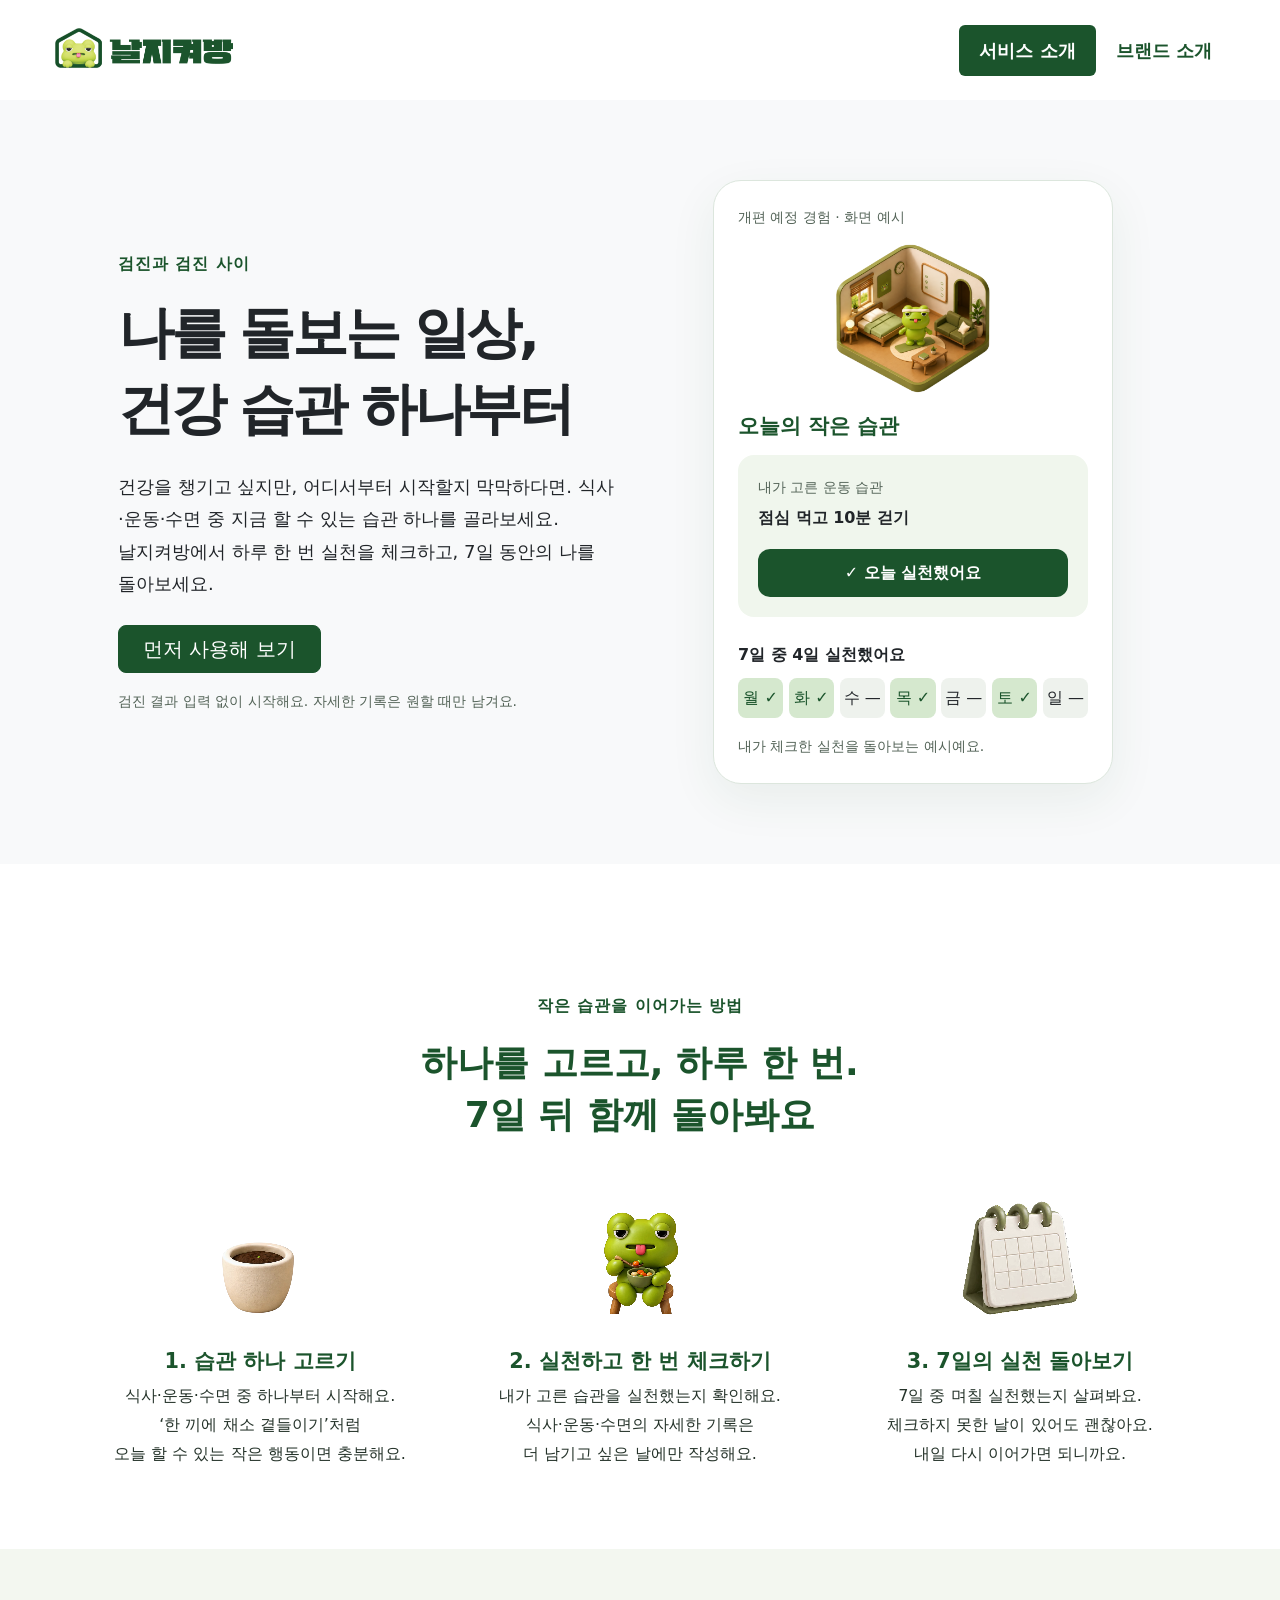
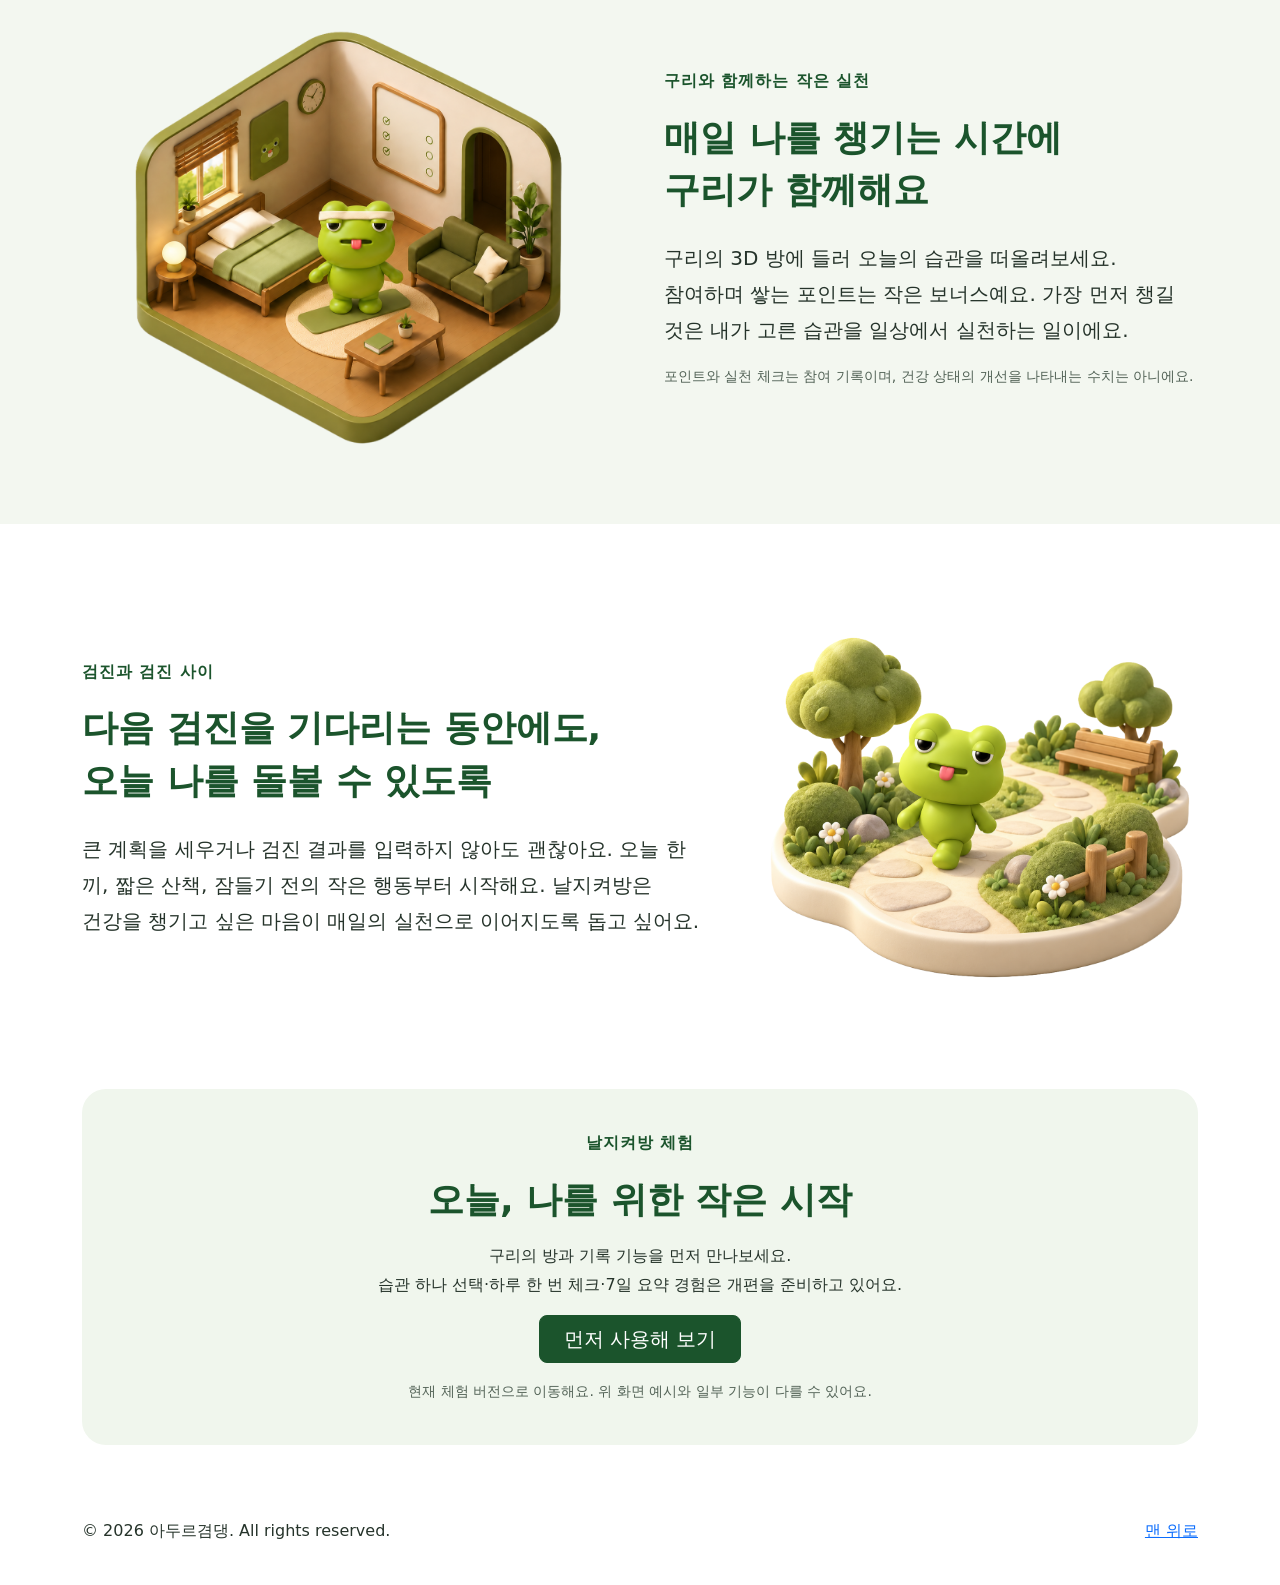
==== commit 2aa4ccb5: "Reserve image space to keep landing CTA navigation stable" ====
--- a/index.html
+++ b/index.html
@@ -149,7 +149,7 @@
         <div class="container copy-section">
           <div class="row g-5 align-items-center">
             <div class="col-md-6">
-              <img src="./images/room.png" alt="구리가 머무는 아늑한 3D 방" class="img-fluid" loading="lazy">
+              <img src="./images/room.png" width="1371" height="1148" alt="구리가 머무는 아늑한 3D 방" class="img-fluid" loading="lazy">
             </div>
             <div class="col-md-6">
               <p class="eyebrow">구리와 함께하는 작은 실천</p>
@@ -173,7 +173,7 @@
               날지켜방은 건강을 챙기고 싶은 마음이 매일의 실천으로 이어지도록 돕고 싶어요.</p>
           </div>
           <div class="col-md-5">
-            <img src="./images/plan.png" alt="초록 산책길을 걷는 구리" class="img-fluid" loading="lazy">
+            <img src="./images/plan.png" width="1254" height="1254" alt="초록 산책길을 걷는 구리" class="img-fluid" loading="lazy">
           </div>
         </div>
       </section>
